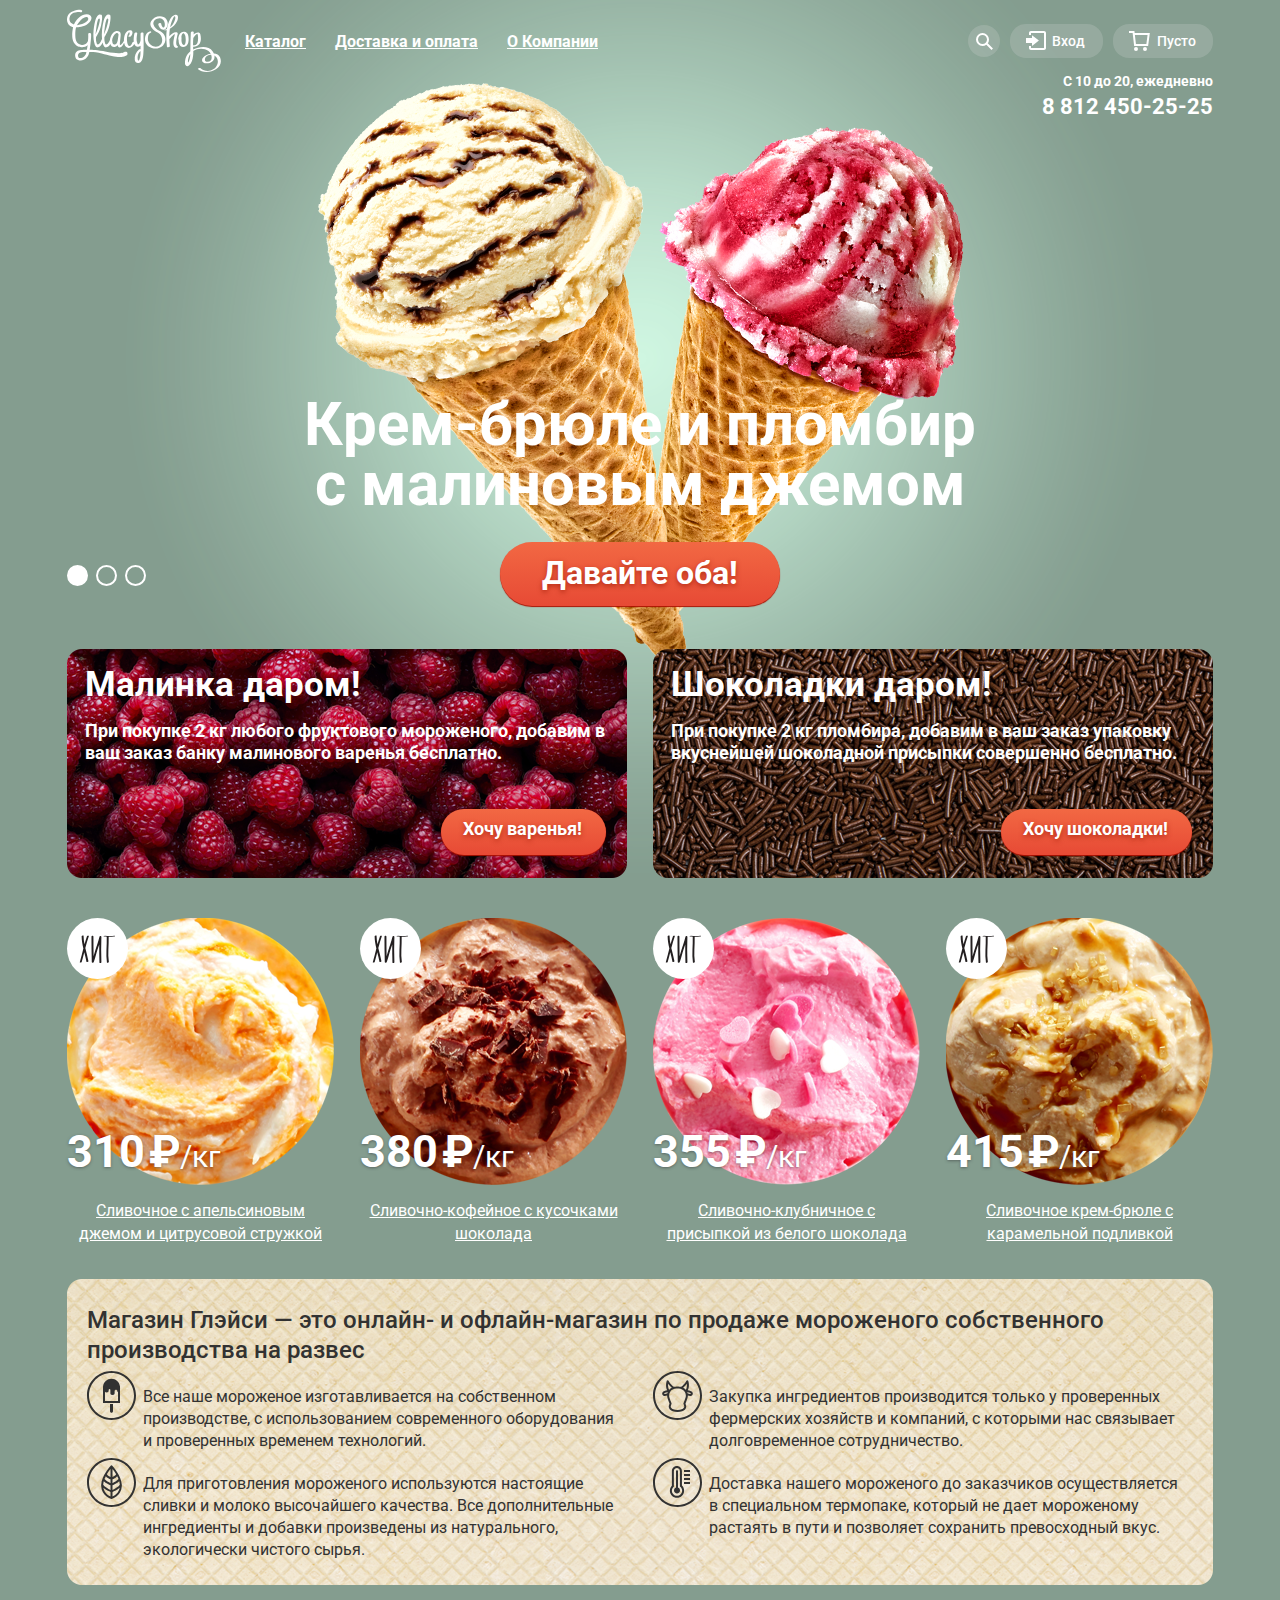
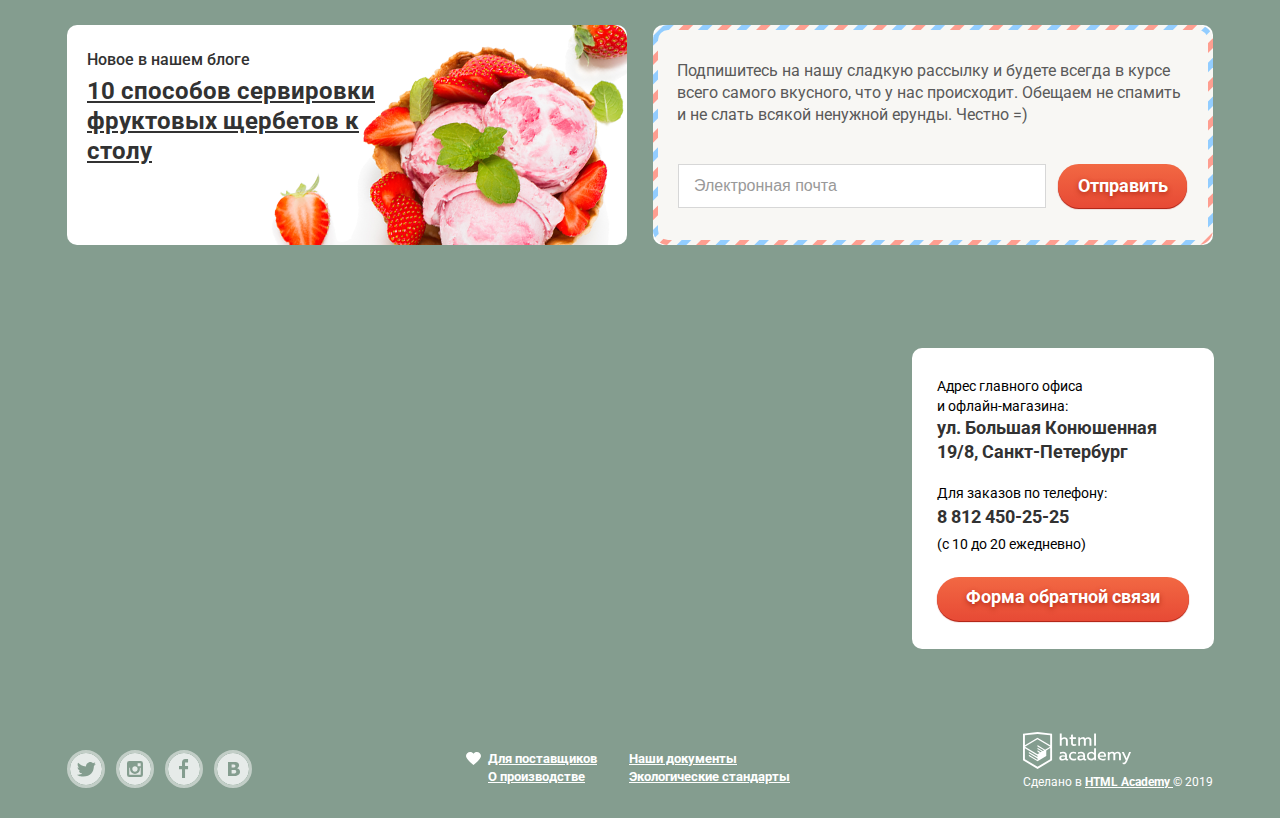
==== index.html @ 4cce9ad4 "19. Бонусное задание:-исправления2" ====
<!DOCTYPE html>
<html lang="ru">

<head>
  <meta charset="utf-8">
  <title>HTML Academy: Глейси</title>
  <link href="https://fonts.googleapis.com/css?family=Roboto:400,500,700&amp;subset=cyrillic" rel="stylesheet">
  <link rel="stylesheet" href="css/normalize.css">
  <link rel="stylesheet" href="css/main.css">
</head>

<body>
  <!-- Радиокнопки для управления слайдером -->
  <input class="visually-hidden" type="radio" id="product-1" name="toggle" checked>
  <input class="visually-hidden" type="radio" id="product-2" name="toggle">
  <input class="visually-hidden" type="radio" id="product-3" name="toggle">

  <!-- Оболочка САЙТА! -->
  <div class="global-page-wrapper">
    <!-- Мейн хедер -->
    <header class="header-main container">
      <!-- Навигационная панель -->
      <nav class="main-navigation">
        <!-- Логотип сайта -->
        <a class="main-logo">
          <img src="img/logo.svg" alt="Логотип Gllacy Shop" width="154" height="64">
        </a>
        <!-- Меню навигации-левая часть -->
        <ul class="site-nav-main">
          <li>
            <a class="site-nav-element" href="#">Каталог</a>
            <!-- Выпадающее меню из главного меню Каталог -->
            <section class="submenu-catalog">
              <h2 class="visually-hidden">Подменю пункта Каталог</h2>
              <ul class="catalog-list">
                <li class="catalog-item catalog-item-hot">
                  <a href="#">Новинки</a>
                </li>
                <li class="catalog-item">
                  <a href="catalog.html">Сливочное</a>
                </li>
                <li class="catalog-item">
                  <a href="#">Щербеты</a>
                </li>
                <li class="catalog-item">
                  <a href="#">Фруктовый лед</a>
                </li>
                <li class="catalog-item">
                  <a href="#">Мелорин</a>
                </li>
              </ul>
            </section>
          </li>
          <li><a class="site-nav-element" href="#">Доставка и оплата</a></li>
          <li><a class="site-nav-element" href="#">О Компании</a></li>
        </ul>
        <!-- Меню навигации-правая часть -->
        <ul class="site-nav-other">
          <li>
            <a class="button-search" href="#"><span class="visually-hidden">Поиск</span>
              <svg xmlns="http://www.w3.org/2000/svg" xmlns:xlink="http://www.w3.org/1999/xlink" width="17" height="17">
                <path fill="#FFF" d="M16.958 15.527L11.75 10.32A6.455 6.455 0 0 0 13 6.5 6.5 6.5 0 1 0 6.5 13a6.465 6.465 0 0 0 3.839-1.263l5.205 5.204 1.414-1.414zM6.5 11C4.019 11 2 8.981 2 6.5S4.019 2 6.5 2 11 4.019 11 6.5 8.981 11 6.5 11z" />
              </svg>
            </a>
            <!-- Форма поиска -->
            <div class="search">
              <section class="section-search">
                <h2 class="visually-hidden">Поиск</h2>
                <form class="search-form" action="#" method="POST">
                  <label class="visually-hidden" for="search-item-id">Поиск</label>
                  <input type="text" id="search-item-id" name="search" value="" placeholder="Чего ищем?">
                </form>
              </section>
            </div>
          </li>
          <li>
            <a class="button-login" href="#">
              <svg xmlns="http://www.w3.org/2000/svg" xmlns:xlink="http://www.w3.org/1999/xlink" width="21" height="19">
                <g fill="#FFF">
                  <path d="M6 14.875L12.917 9.5 6 4.125v2.917H-.042v4.917H6z" />
                  <path d="M18 0H5C3.9 0 3 .9 3 2v2h2V2h13v15H5v-2H3v2c0 1.1.9 2 2 2h13c1.1 0 2-.9 2-2V2c0-1.1-.9-2-2-2z" />
                </g>
              </svg>
              <span>Вход</span></a>
            <!-- Форма логина -->
            <div class="login">
              <section class="section-login">
                <h2 class="visually-hidden">Личный кабинет</h2>
                <form class="login-form" action="#" method="POST">
                  <p class="login-item">
                    <label for="login-item-login" class="visually-hidden">Введите электронную почту</label>
                    <input id="login-item-login" type="text" name="login" value="" placeholder="Электронная почта">
                  </p>
                  <p class="login-item">
                    <label for="login-item-password" class="visually-hidden">Введите пароль</label>
                    <input id="login-item-password" type="password" name="password" value="" placeholder="Пароль">
                  </p>
                  <button class="button button-login-form" type="submit">Войти</button>
                  <p class="login-item-info">
                    <a class="login-item-info-forget" href="#">Забыли пароль?</a>
                    <a class="login-item-info-new-user" href="#">Новая регистрация</a>
                  </p>
                </form>
              </section>
            </div>
          </li>
          <li>
            <a class="button-basket" href="#">
              <svg version="1.1" xmlns="http://www.w3.org/2000/svg" xmlns:xlink="http://www.w3.org/1999/xlink"
                x="0px" y="0px" width="21px" height="20px" viewBox="0 0 21 20" enable-background="new 0 0 21 20"
                xml:space="preserve">
                <g fill="#FFFFFF">
                  <path d="M5.657,2.031L5.422,0H0v2h3.64l1.5,13h13.988l1.699-12.969H5.657z M17.372,13H6.922L5.888,4.031h12.66
                  L17.372,13z" />
                  <circle cx="6.984" cy="18" r="2" />
                  <circle cx="15.984" cy="18" r="2" />
                </g>
              </svg>
              <span>Пусто</span>
            </a>
          </li>
        </ul>
      </nav>
      <div class="header-contacts">
        <p class="header-contacts-time">С 10 до 20, ежедневно</p>
        <a class="header-contacts-phone" href="tel:88124502525">8 812 450-25-25</a>
      </div>
    </header>

    <!-- Мейн -->
    <main class="container-main">
      <!-- Контейнер для мейна кроме карты -->
      <div class="container">

        <h1 class="visually-hidden">Магазин Gllacy Shop</h1>

        <!-- Секция слайдов -->
        <section class="slides">
          <h2 class="visually-hidden">Слайды</h2>
          <!-- Переключатели -->
          <div class="slides-controls">
            <label for="product-1" class="slides-switch-item">Первый</label>
            <label for="product-2" class="slides-switch-item">Второй</label>
            <label for="product-3" class="slides-switch-item">Третий</label>
          </div>
          <!-- Слайды -->
          <!-- Список -->
          <ul class="slides-list">
            <!-- Слайд -->
            <li class="slides-item" id="slide-1">
              <h3>Крем-брюле и пломбир c малиновым джемом</h3>
              <a class="button button-give-me-both" href="#">Давайте оба!</a>
            </li>
            <!-- Слайд -->
            <li class="slides-item" id="slide-2">
              <h3>Шоколадный пломбир и лимонный сорбет</h3>
              <a class="button button-give-me-both" href="#">Давайте оба!</a>
            </li>
            <!-- Слайд -->
            <li class="slides-item" id="slide-3">
              <h3>Пломбир с помадкой и клубничный щербет</h3>
              <a class="button button-give-me-both" href="#">Давайте оба!</a>
            </li>
          </ul>

        </section>

        <!-- Секция специальных предложений -->
        <section class="special-offers">
          <h2 class="visually-hidden">Специальные предложения</h2>
          <ul class="special-offers-list">
            <li class="special-offers-item">
              <h3>Малинка даром!</h3>
              <p>При покупке 2 кг любого фруктового мороженого, добавим в ваш заказ банку малинового варенья бесплатно.</p>
              <!-- Кнопка -->
              <p class="button-field">
                <a class="button button-special-offer" href="#">Хочу варенья!</a>
              </p>
            </li>
            <li class="special-offers-item">
              <h3>Шоколадки даром!</h3>
              <p>При покупке 2 кг пломбира, добавим в ваш заказ упаковку вкуснейшей шоколадной присыпки совершенно
                бесплатно.
              </p>
              <p class="button-field">
                <a class="button button-special-offer" href="#">Хочу шоколадки!</a>
              </p>
            </li>
          </ul>
        </section>

        <!-- Секция хитов прдаж -->
        <section class="top-sellers">
          <h2 class="visually-hidden">Хиты продаж</h2>
          <ul class="catalog-product top-sellers-list">
            <!-- Карточка товара -->
            <li class="product-item">
              <h3>
                <a class="product-item-title" href="#">Сливочное с апельсиновым джемом и цитрусовой стружкой</a>
              </h3>
              <a class="product-item-image" href="#">
                <img src="img/icecream1.png" alt="Сливочное с апельсиновым джемом и цитрусовой стружкой" width="267"
                  height="267">
              </a>
              <p class="product-item-price">
                <b class="product-item-money">310</b>
                <b class="product-item-currency">&#8381;</b>
                <span class="product-item-weight">/кг</span>
              </p>
              <button class="button button-quick-view">Быстрый просмотр</button>
            </li>
            <!-- Карточка товара -->
            <li class="product-item">
              <h3>
                <a class="product-item-title" href="#">Сливочно-кофейное с кусочками шоколада</a>
              </h3>
              <a class="product-item-image" href="#">
                <img src="img/icecream2.png" alt="Сливочно-кофейное с кусочками шоколада" width="267" height="267">
              </a>
              <p class="product-item-price">
                <b class="product-item-money">380</b>
                <b class="product-item-currency">&#8381;</b>
                <span class="product-item-weight">/кг</span>
              </p>
              <button class="button button-quick-view">Быстрый просмотр</button>
            </li>
            <!-- Карточка товара -->
            <li class="product-item">
              <h3>
                <a class="product-item-title" href="#">Сливочно-клубничное с присыпкой из белого шоколада</a>
              </h3>
              <a class="product-item-image" href="#">
                <img src="img/icecream3.png" alt="Сливочно-клубничное с присыпкой из белого шоколада" width="267"
                  height="267">
              </a>
              <p class="product-item-price">
                <b class="product-item-money">355</b>
                <b class="product-item-currency">&#8381;</b>
                <span class="product-item-weight">/кг</span>
              </p>
              <button class="button button-quick-view">Быстрый просмотр</button>
            </li>
            <!-- Карточка товара -->
            <li class="product-item">
              <h3>
                <a class="product-item-title" href="#">Сливочное крем-брюле с карамельной подливкой</a>
              </h3>
              <a class="product-item-image" href="#">
                <img src="img/icecream4.png" alt="Сливочное крем-брюле с карамельной подливкой" width="267" height="267">
              </a>
              <p class="product-item-price">
                <b class="product-item-money">415</b>
                <b class="product-item-currency">&#8381;</b>
                <span class="product-item-weight">/кг</span>
              </p>
              <button class="button button-quick-view">Быстрый просмотр</button>
            </li>
          </ul>
        </section>

        <!-- Секция фьючеров -->
        <section class="features">
          <h2 class="visually-hidden">Наши преимущества</h2>
          <b>Магазин Глэйси — это онлайн- и офлайн-магазин по продаже мороженого собственного производства на развес</b>
          <ul class="features-list">
            <li class="features-item features-item-icecream">
              Все наше мороженое изготавливается на собственном производстве, с использованием современного
              оборудования
              и
              проверенных временем технологий.
            </li>
            <li class="features-item features-item-cow">
              Закупка ингредиентов производится только у проверенных фермерских хозяйств и компаний, с которыми нас
              связывает долговременное сотрудничество.
            </li>
            <li class="features-item features-item-leaf">
              Для приготовления мороженого используются настоящие сливки и молоко высочайшего качества. Все
              дополнительные
              ингредиенты и добавки произведены из натурального, экологически чистого сырья.
            </li>
            <li class="features-item features-item-termometr">
              Доставка нашего мороженого до заказчиков осуществляется в специальном термопаке, который не дает
              мороженому
              растаять в пути и позволяет сохранить превосходный вкус.
            </li>
          </ul>
        </section>

        <div class="news-mailing">
          <!-- Новое в блоге -->
          <section class="blog-news">
            <h2>Новое в нашем блоге</h2>
            <a class="blog-news-header" href="#">10 способов сервировки фруктовых щербетов к столу</a>
          </section>
          <!-- Форма подписки на рассылку -->
          <section class="subscription-form">
            <div class=subscription-form-background>
              <h2 class="visually-hidden">Подписка на рассылку</h2>
              <p>Подпишитесь на нашу сладкую рассылку и будете всегда в курсе всего самого вкусного, что у нас
                происходит.
                Обещаем не спамить и не слать всякой ненужной ерунды. Честно =)</p>
              <!-- Форма подписки -->
              <form class="form-mailing" action="#" method="POST">
                <label for="mailing-item-mail" class="visually-hidden">Введите вашу электронную почту</label>
                <input id="mailing-item-mail" type="email" name="email" value="" placeholder="Электронная почта">
                <button type="submit" class="button button-form-mailing">Отправить</button>
              </form>
            </div>
          </section>
        </div>
      </div>

      <!-- Карта, адрес с кнопкой формы обратной связи -->
      <section class="map-and-adress">
        <h2 class="visually-hidden">Карта и адрес с вызовом формы обратной связи</h2>
        <!-- виджет карты -->
        <iframe src="https://www.google.com/maps/embed?pb=!1m18!1m12!1m3!1d1188.3790368421896!2d30.32201006758938!3d59.9386574657048!2m3!1f0!2f0!3f0!3m2!1i1024!2i768!4f13.1!3m3!1m2!1s0x4696310fca145cc1%3A0x42b32648d8238007!2z0JHQvtC70YzRiNCw0Y8g0JrQvtC90Y7RiNC10L3QvdCw0Y8g0YPQuy4sIDE5LzgsINCh0LDQvdC60YIt0J_QtdGC0LXRgNCx0YPRgNCzLCAxOTExODY!5e0!3m2!1sru!2sru!4v1550557561654"
          width="100%" height="430px" frameborder="0" style="border:0" allowfullscreen></iframe>
        <!-- Адрес -->
        <div class="adress-container container">
          <div class="adress-item">
            <p class="adress-item-header adress-item-header-adress">
              Адрес главного офиса <br>
              и офлайн-магазина:
            </p>
            <p class="adress-item-text adress-item-text-adress">
              ул. Большая Конюшенная <br>
              19/8, Санкт-Петербург
            </p>
            <p class="adress-item-header adress-item-header-phone">Для заказов по телефону:</p>
            <p class="adress-item-text adress-item-text-phone">
              <a href="tel:88124502525">8 812 450-25-25</a>
            </p>
            <p class="adress-item-header adress-item-header-time">(с 10 до 20 ежедневно)</p>
            <a class="button button-feedback" href="#">Форма обратной связи</a>
          </div>
        </div>

      </section>
    </main>


    <!-- Мейн футер -->
    <footer>
      <div class="footer-container container">
        <!-- Соцсети -->
        <div class="footer-social">
          <ul class="footer-social-list">
            <li class="footer-social-item">
              <a href="#"><span class="visually-hidden">Twitter</span>
                <svg xmlns="http://www.w3.org/2000/svg" width="32" height="32">
                  <path fill="#e6ebe9" d="M16 0C7.164 0 0 7.164 0 16c0 8.837 7.164 16 16 16 8.837 0 16-7.163 16-16 0-8.836-7.163-16-16-16zm7.944 12.809c-.251 6.516-3.463 10.832-10.992 10.702h-.486c-.447 0-4.543-.443-5.344-1.823 2.479.19 4.247-.406 5.12-1.136-1.048-.289-2.923-.461-3.251-2.848.384.104.618.221 1.299.113-1.307-.824-2.758-1.519-2.679-3.643.311.317 1.164.518 1.46.457-.768-.233-2.149-3.244-.974-4.781 1.984 1.79 4.075 3.482 7.804 3.643.227-2.214 1.24-3.699 3.168-4.325 1.84-.479 3.255.26 3.901 1.138.737-.224 1.453-.466 2.193-.685-.004.833-.569 1.463-.935 1.709.747.165 1.423-.475 1.423-.475-.184.963-1.094 1.725-1.707 1.954z" />
                </svg>
              </a>
            </li>
            <li class="footer-social-item">
              <a href="#"><span class="visually-hidden">Instagramm</span>
                <svg xmlns="http://www.w3.org/2000/svg" width="32" height="32">
                  <g fill="#e6ebe9">
                    <path d="M20.916 16a4.938 4.938 0 1 1-9.877 0c0-.394.051-.773.138-1.14h-.897v6.838h11.396V14.86h-.897c.086.367.137.746.137 1.14z" />
                    <path d="M15.978 18.659c1.466 0 2.659-1.193 2.659-2.659s-1.193-2.659-2.659-2.659c-1.466 0-2.659 1.193-2.659 2.659s1.192 2.659 2.659 2.659zM18.637 10.302h3.039v3.039h-3.039z" />
                    <path d="M16 0C7.164 0 0 7.164 0 16c0 8.837 7.164 16 16 16 8.837 0 16-7.163 16-16 0-8.836-7.163-16-16-16zm7.955 21.698a2.285 2.285 0 0 1-2.279 2.279H10.279A2.285 2.285 0 0 1 8 21.698V10.302a2.286 2.286 0 0 1 2.279-2.279h11.396a2.286 2.286 0 0 1 2.279 2.279v11.396z" />
                  </g>
                </svg>
              </a>
            </li>
            <li class="footer-social-item">
              <a href="#"><span class="visually-hidden">Facebook</span>
                <svg xmlns="http://www.w3.org/2000/svg" width="32" height="32">
                  <path fill="#e6ebe9" d="M16 0C7.164 0 0 7.163 0 16s7.164 16 16 16c8.837 0 16-7.164 16-16S24.837 0 16 0zm4.062 9.455h-3.021v3.444h3.021v3.445h-3.021v8.61H14.02v-8.61H11v-3.445h3.021V9.455c0-1.902 1.353-3.445 3.021-3.445h3.021v3.445z" />
                </svg>
              </a>
            </li>
            <li class="footer-social-item">
              <a href="#"><span class="visually-hidden">Вконтакте</span>
                <svg xmlns="http://www.w3.org/2000/svg" width="32" height="32">
                  <g fill="#e6ebe9">
                    <path d="M16.637 14.495c.402-.019.719-.082.951-.188.326-.145.54-.33.641-.559.101-.229.15-.496.15-.797 0-.232-.058-.465-.174-.697-.116-.232-.322-.405-.617-.517-.264-.1-.592-.155-.984-.165a76.242 76.242 0 0 0-1.652-.014h-.339v2.965h.565c.571 0 1.057-.009 1.459-.028zM18.118 17.084c-.282-.081-.672-.125-1.166-.132a127.97 127.97 0 0 0-1.55-.009h-.79v3.493h.264c1.014 0 1.74-.003 2.18-.009a3.2 3.2 0 0 0 1.212-.245c.377-.157.633-.364.774-.625s.214-.562.214-.9c0-.446-.088-.788-.261-1.03-.17-.241-.464-.423-.877-.543z" />
                    <path d="M16 0C7.164 0 0 7.164 0 16c0 8.837 7.164 16 16 16 8.837 0 16-7.163 16-16 0-8.836-7.163-16-16-16zm6.602 20.531a3.73 3.73 0 0 1-1.124 1.327c-.552.415-1.161.71-1.823.886s-1.501.264-2.519.264h-6.121V8.987h5.443c1.13 0 1.957.038 2.48.113a5.126 5.126 0 0 1 1.561.5c.533.27.929.632 1.189 1.087.26.455.392.975.392 1.558 0 .678-.179 1.278-.536 1.795-.358.518-.863.92-1.517 1.208v.075c.917.182 1.642.559 2.179 1.13.537.571.807 1.325.807 2.261 0 .678-.138 1.283-.411 1.817z" />
                  </g>
                </svg>
              </a>
            </li>
          </ul>
        </div>
        <!-- Документы -->
        <div class="footer-documents">
          <ul class="footer-documents-list-left">
            <li class="footer-documents-item-heart"><a href="#">Для поставщиков</a></li>
            <li class="footer-documents-item"><a href="#">О производстве</a></li>
          </ul>
          <ul class="footer-documents-list-right">
            <li class="footer-documents-item"><a href="#">Наши документы</a></li>
            <li class="footer-documents-item"><a href="#">Экологические стандарты</a></li>
          </ul>
        </div>
        <!-- Копирайт -->
        <div class="footer-copyright">
          <a href="https://htmlacademy.ru/intensive/htmlcss">
            <svg id="Layer_1" data-name="Layer 1" width="108px" height="39px" viewBox="0 0 113.47000122070312 38.689998626708984"
              xmlns="http://www.w3.org/2000/svg">
              <title>logo_name</title>
              <path d="M401.93,351.51a2.07,2.07,0,0,0,.58-0.11v1.4a3.41,3.41,0,0,1-1.24.22,1.75,1.75,0,0,1-1.75-1,5.08,5.08,0,0,1-3.3,1.13c-1.59,0-3.06-.87-3.06-2.68,0-2.24,2.08-2.93,3.9-2.93a11.63,11.63,0,0,1,2.28.26v-0.31c0-1.09-.8-1.86-2.3-1.86a7.79,7.79,0,0,0-3.15.67v-1.79a10.72,10.72,0,0,1,3.35-.58c2.48,0,4,1.18,4,3.83v3.14A0.57,0.57,0,0,0,401.93,351.51Zm-6.76-1.19a1.42,1.42,0,0,0,1.64,1.29,3.56,3.56,0,0,0,2.53-1V349.1a10.21,10.21,0,0,0-1.9-.22C396.34,348.89,395.17,349.23,395.17,350.33Z"
                transform="translate(-355.09 -323.29)" fill="#fff" />
              <path d="M408.15,343.91a5.29,5.29,0,0,1,2.7.67v1.79a4.28,4.28,0,0,0-2.42-.73,2.89,2.89,0,1,0,0,5.76,5.26,5.26,0,0,0,2.55-.67v1.8a6.58,6.58,0,0,1-2.9.6,4.42,4.42,0,0,1-4.72-4.54A4.54,4.54,0,0,1,408.15,343.91Z"
                transform="translate(-355.09 -323.29)" fill="#fff" />
              <path d="M420.93,351.51a2.07,2.07,0,0,0,.58-0.11v1.4a3.41,3.41,0,0,1-1.24.22,1.75,1.75,0,0,1-1.75-1,5.08,5.08,0,0,1-3.3,1.13c-1.59,0-3.06-.87-3.06-2.68,0-2.24,2.08-2.93,3.9-2.93a11.63,11.63,0,0,1,2.28.26v-0.31c0-1.09-.8-1.86-2.3-1.86a7.79,7.79,0,0,0-3.15.67v-1.79a10.72,10.72,0,0,1,3.35-.58c2.48,0,4,1.18,4,3.83v3.14A0.57,0.57,0,0,0,420.93,351.51Zm-6.76-1.19a1.42,1.42,0,0,0,1.64,1.29,3.56,3.56,0,0,0,2.53-1V349.1a10.21,10.21,0,0,0-1.9-.22C415.33,348.89,414.17,349.23,414.17,350.33Z"
                transform="translate(-355.09 -323.29)" fill="#fff" />
              <path d="M431.76,340.14V352.9H430v-1.39a4.07,4.07,0,0,1-3.35,1.62,4.62,4.62,0,0,1,0-9.22,4,4,0,0,1,3.15,1.37v-5.14h2ZM427,345.62a2.9,2.9,0,0,0,0,5.8,3,3,0,0,0,2.79-1.84v-2.13A3.06,3.06,0,0,0,427,345.62Z"
                transform="translate(-355.09 -323.29)" fill="#fff" />
              <path d="M438.08,343.91c3.48,0,4.68,2.81,4.12,5.34h-6.58c0.22,1.57,1.75,2.22,3.35,2.22a6.41,6.41,0,0,0,2.77-.62v1.68a7.5,7.5,0,0,1-3.14.6c-2.68,0-5-1.53-5-4.61A4.39,4.39,0,0,1,438.08,343.91Zm0.09,1.62a2.39,2.39,0,0,0-2.57,2.26h4.85A2.06,2.06,0,0,0,438.17,345.53Z"
                transform="translate(-355.09 -323.29)" fill="#fff" />
              <path d="M444.19,352.9v-8.75h1.73v1.09a4,4,0,0,1,2.92-1.33,3,3,0,0,1,2.73,1.4,4.33,4.33,0,0,1,3.06-1.4,3.21,3.21,0,0,1,3.32,3.52v5.47h-2v-5.41a1.67,1.67,0,0,0-1.73-1.84,2.94,2.94,0,0,0-2.17,1.18c0,0.2,0,.4,0,0.6v5.47h-2v-5.41a1.67,1.67,0,0,0-1.73-1.84,3.11,3.11,0,0,0-2.32,1.35v5.91h-2Z"
                transform="translate(-355.09 -323.29)" fill="#fff" />
              <path d="M466.56,344.15h2l-4.1,9.93c-0.95,2.28-2.19,3-3.52,3a5,5,0,0,1-1.15-.15v-1.66a3,3,0,0,0,.89.13c0.95,0,1.66-.67,2.17-2l0.18-.44-4.16-8.82H461l3,6.6Z"
                transform="translate(-355.09 -323.29)" fill="#fff" />
              <path d="M395.75,324.82v5a4,4,0,0,1,2.83-1.2,3.41,3.41,0,0,1,3.61,3.57v5.41h-2v-5.16a1.9,1.9,0,0,0-2-2.1,3.08,3.08,0,0,0-2.44,1.46v5.8h-2V324.82h2Z"
                transform="translate(-355.09 -323.29)" fill="#fff" />
              <path d="M407.52,325.71v3.12h3.17v1.71h-3.17v4c0,1.15.53,1.53,1.66,1.53a4.71,4.71,0,0,0,1.77-.35v1.68a7.14,7.14,0,0,1-2.35.38,2.68,2.68,0,0,1-3-2.88v-4.38H404v-1.71h1.57v-2.64Z"
                transform="translate(-355.09 -323.29)" fill="#fff" />
              <path d="M413.19,337.58v-8.75h1.73v1.09a4,4,0,0,1,2.92-1.33,3,3,0,0,1,2.73,1.4,4.33,4.33,0,0,1,3.06-1.4,3.21,3.21,0,0,1,3.32,3.52v5.47h-2v-5.41a1.67,1.67,0,0,0-1.73-1.84,2.94,2.94,0,0,0-2.17,1.18c0,0.2,0,.4,0,0.6v5.47h-2v-5.41a1.67,1.67,0,0,0-1.73-1.84,3.11,3.11,0,0,0-2.32,1.35v5.91h-2Z"
                transform="translate(-355.09 -323.29)" fill="#fff" />
              <rect x="74.72" y="1.52" width="1.95" height="12.76" fill="#fff" />
              <path d="M370.53,323.31l-0.16,0-15.28,1.6v28L370.37,362l15.28-9.09v-28Zm13.12,28.45-13.28,7.9-13.28-7.9V340.28l13.22,7.87,0,1.43-9.07-5.4v1.38l9.11,5.47,0,1.46-9.1-5.42v1.38l9.11,5.47h0l9.19-5.5v-1.39h0v-4.52l4.1-2.45v11.67Zm0-13.16L380,340.74h0l-1.68,1-8-4.76v1.38l6.84,4.07-0.06,0-0.15.09-1,.57-5.64-3.36v1.38l4.45,2.65-1.05.7,0,0-3.36-2v1.38l2.21,1.3-2.25,1.35-13.16-7.82,13.17-7.92h0Zm0-1.39-13.35-7.87h0l-13.2,7.86v-10.5l13.28-1.39,13.28,1.39v10.51Z"
                transform="translate(-355.09 -323.29)" fill="#fff" />
            </svg>
          </a>
          <p>Сделано в <a href="https://htmlacademy.ru/intensive/htmlcss">HTML Academy </a>&copy; 2019</p>
        </div>
      </div>
    </footer>
  </div>
  <!-- Всплывающее окно - Форма обратной связи -->
  <div class="overlay-modal">
    <section class="modal modal-feedback-form">
      <h2 class="visually-hidden">Форма обратной связи</h2>
      <p class="modal-feedback-form-slogan">Мы обязательно вам ответим!</p>
      <form class="feedback-form" action="#" method="POST">
        <p class="feedback-item">
          <label for="feedback-item-name" class="visually-hidden">Введите свое имя</label>
          <input class="feedback-item-name" id="feedback-item-name" type="text" name="name" value="" placeholder="Как вас зовут?">
        </p>
        <p class="feedback-item">
          <label for="feedback-item-mail" class="visually-hidden">Введите вашу почту для ответа</label>
          <input class="feedback-item-mail" id="feedback-item-mail" type="email" name="mail" value="" placeholder="Ваша почта для ответа?">
        </p>
        <p class="feedback-item">
          <textarea class="feedback-item-text" name="feedback-text" placeholder="Напишите что-нибудь..."></textarea>
        </p>
        <button type="submit" class="button button-form-feedback">Отправить</button>
        <button type="button" class="modal-close ">Закрыть</button>
      </form>
    </section>
  </div>
</body>

</html>
---- css/main.css ----
.visually-hidden {
  position: absolute;
  width: 1px;
  height: 1px;
  margin: -1px;
  border: 0;
  padding: 0;
  white-space: nowrap;
  clip-path: inset(100%);
  clip: rect(0 0 0 0);
  overflow: hidden;
}

body {
  margin: 0;
  padding: 0;
  font-family: "Roboto", Arial, sans-serif;
  color: #000000;
}

a {
  font-weight: bold;
  color: #ffffff;
}

.global-page-wrapper {
  background-color: #849d8f;
  background-image: url("../img/icecream-double-1.png");
  background-repeat: no-repeat;
  background-position: top center;

  /* анимация смены картинки */
  transition: background-image 0.5s ease, background-color 0.5s ease;
}


.container {
  width: 1200px;
  margin: 0 auto;
  padding-left: 27px;
  padding-right: 27px;
}

/* BOX_SIZING */
html {
  box-sizing: border-box;
}

*,
*:before,
*:after {
  box-sizing: inherit;
}

/* Кнопки */
.button {
  border: none;
  background-color: #f26843;
  background-image: linear-gradient(to bottom, #f26843 0%, #e74a35 100%);
  box-shadow: 0 1px 1px rgba(172, 16, 0, 1);
  font-family: Roboto;
  font-weight: bold;
  text-decoration: none;
  color: #ffffff;
  text-shadow: 0 2px 5px rgba(160, 32, 11, 0.76);
  text-align: center;
  vertical-align: middle;
}

.button:hover,
.button:focus {
  outline: none;
  background-color: #ed705e;
  background-image: linear-gradient(90deg, #ed705e 0%, #f58669 100%);
  box-shadow: 0px 2px 0px 0px rgba(172, 16, 0, 1);
  cursor: pointer;
}

.button:active {
  outline: none;
  background-color: #e74a35;
  background-image: linear-gradient(90deg, #e74a35 0%, #f26843 100%);
  box-shadow: inset 0px 2px 2px 0px rgba(148, 39, 24, 1);
  cursor: pointer;
}


/* Хедер */
/* Главное меню */
.main-navigation {
  display: flex;
  flex-wrap: wrap;
  padding-top: 9px;
}

/* Лого */
.main-logo {
  margin-right: 10px;
  line-height: 0;
}

.main-logo img {
  margin: 0;
  padding: 0;
  width: 154px;
  height: 64px;
}

/* Главное меню */
.site-nav-main,
.site-nav-other {
  display: flex;
  flex-wrap: wrap;
  align-items: center;
  list-style: none;
  margin: 0;
  padding: 0;
}

.site-nav-element {
  font-size: 16px;
  line-height: 18px;
  margin-right: 2px;
  padding-left: 14px;
  padding-top: 7px;
  padding-bottom: 7px;
  padding-right: 13px;
  background-color: transparent;
  border-radius: 16px;
}

.site-nav-element:hover,
.site-nav-element:focus {
  background-color: #f7f6f3;
  color: #000000;
  text-decoration: none;
}

.site-nav-element:active {
  box-shadow: inset 0px 2px 1px 0 #696969;
  background-color: #ededed;
  text-decoration: none;
}

/* Выпадающее меню */
.site-nav-main li {
  position: relative;
}

.submenu-catalog {
  display: none;
  position: absolute;
  top: 25px;
  left: -5px;
  z-index: 1;
}

.site-nav-main>li:hover .submenu-catalog {
  display: block;
}

.catalog-list {
  border-radius: 5px;
  padding: 0;
  margin-top: 5px;
  list-style: none;
  background-color: #f8f7f4;
  box-shadow: 0px 20px 20px 0 rgba(0, 0, 0, 0.4);
  overflow: hidden;
}

.catalog-item {
  /* важно */
  min-width: 143px;
  /* важно */
}

.catalog-item a {
  /* важно */
  display: block;
  /* важно */
  font-size: 14px;
  line-height: 16px;
  font-weight: normal;
  color: #000000;
  padding-left: 20px;
  padding-right: 20px;
  padding-top: 8px;
  padding-bottom: 7px;
  text-decoration: none;
  border-radius: 0;
}

.catalog-item-hot a {
  padding-top: 11px;
  padding-bottom: 14px;
  font-weight: bold;
}

.catalog-item:last-child a {
  padding-bottom: 15px;
}

.catalog-item-hot {
  position: relative;
}

.catalog-item-hot::after {
  position: absolute;
  content: "";
  bottom: 0px;
  ;
  left: 6px;
  width: 128px;
  height: 1px;
  background-color: rgba(53, 53, 53, .2);
}

.catalog-list a:hover,
.catalog-list a:focus {
  background-color: #fbded7;
}

.catalog-list a:active {
  background-color: #f6b5a5;
}

/* Правое главное меню */
.site-nav-other {
  margin-left: auto;
}

.site-nav-other a {
  position: relative;
  font-size: 14px;
  line-height: 16px;
  font-weight: 500;
  text-decoration: none;
  border-radius: 16px;
  padding-top: 7px;
  padding-bottom: 7px;
  padding-right: 17px;
  margin-right: 10px;
}

.site-nav-other a:last-child {
  margin-right: 0;
}

.site-nav-other a:hover,
.site-nav-other a:focus,
.site-nav-other a:active {
  background-color: #f7f6f3;
  color: #000000;
  text-decoration: none;
}

/* кнопка поиска */
.site-nav-other .button-search {
  display: flex;
  padding: 0;
  align-items: center;
  justify-content: center;
  background-color: rgba(225, 225, 225, 0.2);
  width: 32px;
  height: 32px;
}

.button-search:hover path,
.button-search:focus path,
.button-search:active path {
  fill: #000000;
}

/* выпадающая форма поиска */
.site-nav-other li {
  position: relative;
}

.search {
  display: none;
  position: absolute;
  right: 10px;
  top: 31px;
  z-index: 1;
}

.site-nav-other>li:hover .search {
  display: block;
}

.search-form,
.login-form {
  margin-top: 5px;
  background-color: #f8f7f4;
  border-radius: 5px;
}

.search-form input {
  color: #323232;
  font-size: 16px;
  line-height: 24px;
  font-weight: bold;
  width: 311px;
  height: 44px;
  padding-left: 15px;
  margin: 20px 15px;
  border: 1px solid #d3d3d2;
  border-radius: 4px;
}

.search-form input::placeholder {
  color: #999999;
  font-size: 14px;
  line-height: 24px;
  font-weight: normal;
}

.search-form input:hover {
  border: 2px solid rgba(154, 154, 154, 0.52);
}

.search-form input:focus {
  outline: none;
  border: 2px solid rgba(46, 136, 228, 0.52);
}

/* кнопка логина */
.button-login {
  display: flex;
  flex-wrap: wrap;
  align-items: center;
  background-color: rgba(225, 225, 225, 0.2);
  min-height: 32px;
  width: 93px;
  padding-left: 16px;
}

.button-login svg {
  margin-bottom: 1px;
  margin-right: 5px;
}

.button-login:hover g,
.button-login:focus g,
.button-login:active g {
  fill: #000000;
}

/* выпадающая форма логина */
.login {
  position: absolute;
  right: 10px;
  top: 31px;
  display: none;
  z-index: 1;
}

.site-nav-other>li:hover .login {
  display: block;
}

.section-login p {
  margin: 0;
  padding: 0;
}

.login-item-info a {
  font-size: 13px;
  line-height: 24px;
  color: #000000;
  font-weight: normal;
}

.login-form {
  display: flex;
  flex-wrap: wrap;
  justify-content: space-between;
}

.login-item input::placeholder {
  color: #999999;
  font-size: 14px;
  line-height: 24px;
  font-weight: normal;
}

.login-item input {
  color: #323232;
  font-size: 16px;
  line-height: 24px;
  font-weight: bold;
  width: 241px;
  height: 44px;
  padding-left: 15px;
  margin-left: 19px;
  margin-top: 20px;
  margin-right: 17px;
  border: 1px solid #d3d3d2;
  border-radius: 4px;
}

.login-item input:hover {
  border: 2px solid rgba(154, 154, 154, 0.52);
}

.login-item input:focus {
  outline: none;
  border: 2px solid rgba(46, 136, 228, 0.52);
}

.button-login-form {
  width: 100px;
  min-height: 44px;
  margin-left: 19px;
  margin-top: 20px;
  margin-bottom: 22px;
  border-radius: 21px;
}

.section-login .login-item-info {
  display: flex;
  flex-wrap: wrap;
  flex-direction: column;
  padding-right: 20px;
  padding-top: 18px;
}

.login-item-info a {
  text-decoration: underline;
  padding: 0;
  margin: 0;
}

.login-item-info a:hover,
.login-item-info a:focus,
.login-item-info a:active {
  color: #e84d37;
  text-decoration: underline;
}

/* кнопка корзины */
.button-basket {
  display: flex;
  flex-wrap: wrap;
  align-items: center;
  background-color: rgba(225, 225, 225, 0.2);
  min-height: 32px;
  width: 100px;
  padding-left: 16px;
  padding-top: 10px;
}

.button-basket svg {
  margin-right: 7px;
}

.button-basket:hover g,
.button-basket:focus g,
.button-basket:active g {
  fill: #000000;
}

/* header контакты */
.header-contacts {
  text-align: right;
}

.header-contacts-time {
  margin: 0px;
  padding-bottom: 6px;
  font-size: 14px;
  line-height: 16px;
  font-weight: bold;
  text-align: right;
  color: #ffffff;
}

.header-contacts-phone {
  font-size: 22px;
  line-height: 24px;
  text-align: right;
  text-decoration: none;
}

.header-contacts-phone:hover,
.header-contacts-phone:focus,
.header-contacts-phone:active {
  color: #ffbc9e;
}

/* MAIN */
/* Слайды Напоминалка - анимация - двумерные трансформации кнопки*/
.slides {
  position: relative;
  padding-top: 276px;
  margin-bottom: 43px;
  text-align: center;
  color: #ffffff;
}

.slides-controls label {
  display: inline-block;
  width: 21px;
  height: 21px;
  margin-right: 8px;
  vertical-align: top;
  background-color: transparent;
  border: 2px solid #ffffff;
  border-radius: 50%;
  cursor: pointer;
}

.slides-controls {
  position: absolute;
  bottom: 20px;
  left: 0;
  z-index: 2;
  font-size: 0;
}

.slides-list {
  margin: 0;
  padding: 0;
  list-style: none;
}

.slides-item {
  display: none;
}

.slides-item h3 {
  font-size: 60px;
  line-height: 60px;
  font-weight: bold;
  text-align: center;
  color: #ffffff;
  width: 700px;
  margin: 0 auto;
  margin-bottom: 27px;
}

.button-give-me-both {
  display: inline-block;
  width: 280px;
  min-height: 64px;
  font-size: 32px;
  line-height: 44px;
  color: #ffffff;
  padding-top: 9px;
  border-radius: 50px;
  cursor: pointer;
}

/* Механизм переключения */
#product-1:checked~.global-page-wrapper #slide-1,
#product-2:checked~.global-page-wrapper #slide-2,
#product-3:checked~.global-page-wrapper #slide-3 {
  display: block;
}

#product-1:checked~.global-page-wrapper label[for="product-1"],
#product-2:checked~.global-page-wrapper label[for="product-2"],
#product-3:checked~.global-page-wrapper label[for="product-3"] {
  background-color: #ffffff;
}

#product-1:focus~.global-page-wrapper label[for="product-1"],
#product-2:focus~.global-page-wrapper label[for="product-2"],
#product-3:focus~.global-page-wrapper label[for="product-3"] {
  outline: 2px solid rgba(46, 136, 228, 0.52);
}

#product-1:checked~.global-page-wrapper {
  background-color: #849d8f;
  background-image: url("../img/icecream-double-1.png");
}

#product-2:checked~.global-page-wrapper {
  background-color: #8996a6;
  background-image: url("../img/icecream-double-2.png");
}

#product-3:checked~.global-page-wrapper {
  background-color: #9d8b84;
  background-image: url("../img/icecream-double-3.png");
}

/* Предзагрузка изображений в скрытые элементы для будущей плавной анимации */
.site-wrapper::before {
  visibility: hidden;
  background-image: url("img/slider-item2.png");
}

.site-wrapper::after {
  visibility: hidden;
  background-image: url("img/slider-item3.png");
}

/* секция спецпредложений */
.special-offers-list {
  display: flex;
  flex-wrap: wrap;
  justify-content: space-between;
  list-style: none;
  padding: 0;
  margin-bottom: 39px;
}

.special-offers-item {
  /* display: flex; */
  /* flex-wrap: wrap;   */
  width: 560px;
  min-height: 230px;
  padding-left: 18px;
}

.special-offers-item:nth-child(1) {
  background-image: url("../img/raspberries-layer.png");
  background-position: top center;
  background-repeat: no-repeat;
}

.special-offers-item:nth-child(2) {
  background-image: url("../img/chocolate-layer.png");
  background-position: top center;
  background-repeat: no-repeat;
}

.special-offers-list h3 {
  font-size: 35px;
  line-height: 41px;
  min-height: 35px;
  font-weight: bold;
  color: #ffffff;
  margin: 0;
  padding-top: 15px;
  padding-bottom: 15px
}

.special-offers-list p {
  font-size: 18px;
  line-height: 22px;
  font-weight: bold;
  color: #ffffff;
  margin: 0;
  padding-bottom: 45px;
  padding-right: 17px;
}

.special-offers-list .button-field {
  display: flex;
  justify-content: flex-end;
  padding: 0;
}

.button-special-offer {
  display: block;
  font-size: 18px;
  line-height: 24px;
  font-weight: bold;
  color: #ffffff;

  min-height: 46px;
  border-radius: 23px;
  padding-left: 22px;
  padding-right: 24px;
  padding-top: 8px;

  margin-left: auto;
  margin-right: 21px;

  /* float: right; */
}

/* Секция хитов продаж */
.top-sellers .top-sellers-list {
  position: relative;
  margin-bottom: 0px;
  padding-bottom: 0px;
}

.top-sellers-list .product-item::before {
  position: absolute;
  content: "";
  height: 61px;
  width: 61px;
  top: 0px;
  left: 0px;
  background-image: url("../img/hit.svg");
  background-position: top center;
  background-repeat: no-repeat;
}

/* Секция фьючеров */
.features {
  min-height: 306px;
  background-image: url("../img/vaffle-layer.png");
  background-position: top center;
  background-repeat: no-repeat;
  padding-top: 26px;
  margin-bottom: 40px;
}

.features b {
  display: block;
  font-size: 24px;
  line-height: 30px;
  font-weight: 500;
  text-align: left;
  font-style: normal;
  font-stretch: normal;
  letter-spacing: normal;
  color: #323232;
  margin-bottom: 10px;
  padding-left: 20px;
}

.features-list {
  display: flex;
  flex-wrap: wrap;
  list-style: none;
  justify-content: space-between;
  /*важно*/
  width: 1146px;
  /*важно*/
  padding: 0;
  padding-right: 20px;
  margin: 0;
}

.features-item {
  position: relative;
  padding-left: 76px;
  padding-top: 11px;
  padding-bottom: 10px;
  padding-right: 7px;
  width: 560px;
  font-size: 16px;
  line-height: 22px;
  font-weight: normal;
  font-style: normal;
  font-stretch: normal;
  letter-spacing: normal;
  text-align: left;
  color: #323232;
}

.features-item::before {
  content: "";
  position: absolute;
  width: 49px;
  height: 49px;
  left: 20px;
  top: -4px;
}

.features-item-icecream::before {
  background-image: url("../img/ice-cream-icon.svg")
}

.features-item-leaf::before {
  background-image: url("../img/leaf-icon.svg")
}

.features-item-cow::before {
  background-image: url("../img/cow-icon.svg")
}

.features-item-termometr::before {
  background-image: url("../img/termometr-icon.svg")
}

/* Новое в блоге */
.news-mailing {
  display: flex;
  flex-wrap: wrap;
  justify-content: space-between;
  margin-bottom: 40px;
}

.blog-news {
  background-color: #ffffff;
  background-image: url("../img/strawberry-layer.png");
  background-position: top;
  background-repeat: no-repeat;
  width: 560px;
  min-height: 220px;
  border-radius: 10px;
}

.blog-news h2 {
  color: #323232;
  font-size: 16px;
  line-height: 22px;
  font-weight: 500;
  margin-left: 20px;
  margin-top: 24px;
  margin-bottom: 0;
}

.blog-news-header {
  display: block;
  color: #323232;
  font-size: 24px;
  line-height: 30px;
  font-weight: 700;
  margin-left: 20px;
  margin-top: 5px;
  width: 300px;
}

.blog-news-header:hover,
.blog-news-header:focus,
.blog-news-header:active {
  color: #e84d37;
}

/* Форма подписки */
.subscription-form {
  background-color: #ffffff;
  background-image: url("../img/post-layer.svg");
  width: 560px;
  min-height: 215px;
  padding-top: 5px;
  padding-left: 5px;
  border-radius: 10px;
  /* margin-right: 5px; */
}

.subscription-form-background {
  width: 550px;
  min-height: 210px;
  background-color: #f8f7f4;
  border-radius: 10px;
}

.subscription-form p {
  margin: 0;
  color: #5a5a5a;
  font-size: 16px;
  line-height: 22px;
  padding-top: 30px;
  padding-left: 19px;
  padding-right: 24px;
}

.form-mailing {
  display: flex;
  justify-content: space-between;
  flex-wrap: wrap;
  padding-top: 38px;
  padding-left: 20px;
  padding-right: 21px;
}

.form-mailing input {
  color: #323232;
  font-size: 16px;
  line-height: 24px;
  font-weight: bold;
  padding-left: 15px;
  width: 368px;
  height: 44px;
  border: 1px solid rgba(178, 178, 178, 0.52);
}

.form-mailing input::placeholder {
  color: #999999;
  font-size: 16px;
  line-height: 24px;
  font-weight: normal;
}

.form-mailing input:hover {
  border: 2px solid rgba(154, 154, 154, 0.52);
}

.form-mailing input:focus {
  outline: none;
  border: 2px solid rgba(46, 136, 228, 0.52);
}


.button-form-mailing {
  font-size: 18px;
  line-height: 24px;
  font-weight: bold;
  color: #ffffff;
  width: 129px;
  min-height: 44px;
  border-radius: 21px;
}

/* карта */
.map-and-adress {
  position: relative;
  padding: 0;
  width: 100%;
  /* важно */
  height: 430px;
}

.adress-container {
  position: relative;
}

.adress-item {
  position: absolute;
  bottom: 70px;
  right: 2.2%;
  background-color: #ffffff;
  font-size: 14px;
  line-height: 20px;
  border-radius: 10px;
  width: 302px;
  padding: 28px 25px;

  z-index: 2;
}

.adress-item p {
  margin: 0;
}

.adress-item-text,
.adress-item-text a {
  font-size: 18px;
  line-height: 24px;
  text-decoration: none;
  color: #323232;
  font-weight: bold;
}

.adress-item-text a:hover,
.adress-item-text a:focus,
.adress-item-text a:active {
  color: #e84d37;
}

.adress-item-header-adress {
  padding-bottom: 0px;
}

.adress-item-text-adress {
  padding-bottom: 19px;
}

.adress-item-header-phone {
  padding-bottom: 2px;
}

.adress-item-text-phone {
  padding-bottom: 5px;
}

.adress-item-header-time {
  padding-bottom: 23px;
}

.button-feedback {
  display: block;
  font-size: 18px;
  line-height: 24px;
  min-height: 44px;
  border-radius: 23px;
  padding: 8px 25px;
}

/* форма обратной связи */
.overlay-modal {
  display: none;
  position: fixed;
  top: 0;
  left: 0;
  width: 100%;
  height: 100%;
  z-index: 10;
  background-color: rgba(0,0,0,0.5); 
}

.modal-feedback-form {  
  position: fixed;
  top: 50%;
  left: 50%;
  margin-top: -221px;
  margin-left: -239px;
  width: 478px;
  min-height: 443px;
  border-radius: 10px;
  background-color: #f8f7f4;
  z-index: 1;
}

.modal-feedback-form-slogan {
  font-size: 24px;
  font-weight: 500;
  line-height: 28px;
  margin: 0;
  padding-left: 24px;
  padding-top: 20px;
  color: #323232;
}

.feedback-form {
  position: relative;
  display: flex;
  flex-wrap: wrap;
  padding-left: 24px;
  padding-top: 24px;
}

.feedback-item {
  margin: 0;
  padding-bottom: 20px;
}

.feedback-item-name,
.feedback-item-mail {
  color: #323232;
  font-size: 16px;
  line-height: 24px;
  font-weight: bold;
  width: 267px;
  height: 44px;
  padding-left: 15px;
  border: 1px solid #d3d3d2;
  border-radius: 4px;
}

.feedback-item-name::placeholder,
.feedback-item-mail::placeholder {
  color: #999999;
  font-size: 14px;
  line-height: 24px;
  font-weight: normal;
}

.feedback-item-name:hover,
.feedback-item-mail:hover {
  border: 2px solid rgba(154, 154, 154, 0.52);
}

.feedback-item-name:focus,
.feedback-item-mail:focus {
  outline: none;
  border: 2px solid rgba(46, 136, 228, 0.52);
}

.feedback-item-text {
  width: 428px;
  height: 155px;
  resize: none;
  color: #323232;
  font-size: 16px;
  line-height: 24px;
  font-weight: bold;
  padding-left: 15px;
  padding-top: 10px;
  border: 1px solid #d3d3d2;
  border-radius: 4px;
}

.feedback-item-text::placeholder {
  color: #999999;
  font-size: 14px;
  line-height: 24px;
  font-weight: normal;
}

.feedback-item-text:hover {
  border: 2px solid rgba(154, 154, 154, 0.52);
}

.feedback-item-text:focus {
  outline: none;
  border: 2px solid rgba(46, 136, 228, 0.52);
}

.button-form-feedback {
  margin-left: auto;
  margin-right: 25px;
  width: 139px;
  min-height: 44px;
  border-radius: 21px;
}

.modal-close {
  position: absolute;
  border: none;
  background-color: transparent;
  color: transparent;
  width: 18px;
  height: 17px;
  background-image: url("../img/x-big.svg");
  right: 25px;
  top: -30px;
  cursor: pointer;
}


/* Футер */
footer {
  color: #ffffff;
  font-size: 13px;
  line-height: 18px;
  min-height: 103px;
}

.footer-container {
  padding-top: 7px;
  display: flex;
  flex-wrap: wrap;
  align-items: center;
}

.footer-social-list,
.footer-documents-list-left,
.footer-documents-list-right {
  display: flex;
  flex-wrap: wrap;
  list-style: none;
  padding: 0;
  margin: 0;
  margin-top: 28px;
}

/* social icons */
.footer-social-list {
  margin-right: 236px;
}

.footer-social-item {
  margin-right: 11px;
}

.footer-social-item:last-child {
  margin-right: 0;
}

.footer-social-item svg {
  width: 38px;
  height: 38px;
  border: 3px solid #c2cec7;
  border-radius: 50%;
}

.footer-social-item:hover path,
.footer-social-item:focus path {
  fill: #ffffff;
  border: 3px solid #dae2de;
}

.footer-social-item:active path {
  fill: #e9e9e9;
  border: 3px solid #dae2de;
}


/* documents */
.footer-documents {
  margin-top: -8px;
  display: flex;
  justify-content: space-between;
  position: relative;
}

.footer-documents-list-left,
.footer-documents-list-right {
  flex-direction: column;
  position: relative;
}

.footer-documents-list-left {
  margin-right: 32px;
}

.footer-documents-list a {
  font-weight: normal;
  margin-right: 32px;
}

.footer-documents-item-heart {
  font-weight: bold;
}

.footer-documents-item-heart::before {
  position: absolute;
  content: "";
  width: 15px;
  height: 13px;
  background-image: url("../img/heart.svg");
  background-position: top center;
  background-repeat: no-repeat;
  left: -22px;
  top: 2px;
}

.footer-documents-list-left a:hover,
.footer-documents-list-left a:focus,
.footer-documents-list-left a:active,
.footer-documents-list-right a:hover,
.footer-documents-list-right a:focus,
.footer-documents-list-right a:active,
.footer-copyright a:hover,
.footer-copyright a:focus,
.footer-copyright a:active {
  color: #ffbc9e;
}

/* copyright */
.footer-copyright {
  margin-left: auto;
  padding-top: 6px;
  padding-left: 2px;
  font-size: 12px;
  line-height: 16px;
}

.footer-copyright p {
  margin: 0;
  padding: 0;
}

.footer-copyright svg {
  width: 108px;
  height: 39px;
}


/* стилис catalog.html */
/* активные элементы главного меню Каталог */
.catalog-page .global-page-wrapper {
  background-image: none;
}

.site-nav-element-active {
  background-color: #d07058;
  text-decoration: none;
}

.catalog-item-active a {
  background-color: #d07058;
}

/* кнопка активной корзины */
.site-nav-other .button-basket-active {
  display: flex;
  flex-wrap: wrap;
  align-items: center;
  background-color: #ffffff;
  color: #000000;
  height: 32px;
  width: 117px;
  padding-left: 16px;
  padding-top: 7px;
  margin-right: 0px;
}

.button-basket-active svg {
  margin-right: 5px;
}

/* попап корзины */
.basket {
  display: none;
  position: absolute;
  right: 10px;
  top: 31px;
  z-index: 1;
}

.site-nav-other>li:hover .basket {
  display: block;
}

.section-basket {
  width: 540px;
  margin-top: 5px;
  border-radius: 5px;
  box-shadow: 0px 20px 20px 0 rgba(0, 0, 0, 0.4);
  background-color: #f8f7f4;
}

.basket-list {
  position: relative;
  display: flex;
  flex-direction: column;
  list-style: none;
  padding-left: 20px;
  padding-top: 3px;
  padding-bottom: 30px;
}

.basket-item {
  display: flex;
  flex-wrap: wrap;
}

.basket-list a {
  display: flex;
  padding: 0;
  margin: 0;
  padding-top: 20px;
  padding-right: 32px;
  color: #323232;
  font-size: 13px;
  line-height: 16px;
  font-weight: normal;
  font-style: normal;
  font-stretch: normal;
  letter-spacing: normal;
  text-align: left;
}

.basket-item-image {
  height: 33px;
  width: 46px;
  padding-right: 13px;
}

.basket-item-name {
  display: inline-block;
  padding-top: 7px;
  width: 216px;
}

.basket-weight-price {
  padding-top: 27px;
  color: #323232;
  font-size: 13px;
  line-height: 16px;
  font-weight: normal;
  font-style: normal;
  font-stretch: normal;
  letter-spacing: normal;
}

.basket-item-price {
  color: #999999;
  padding-right: 25px;
}

.delete-item {
  border: none;
  background-color: transparent;
  color: transparent;
  width: 9px;
  height: 11px;
  background-image: url("../img/x-small.svg");
  background-position: top center;
  background-repeat: no-repeat;
  margin-right: 9px;
  margin-top: 27px;
  cursor: pointer;
  order: -1;
}

.basket-list::after {
  position: absolute;
  content: "";
  left: 15px;
  bottom: 14px;
  width: 510px;
  height: 1px;
  background-color: rgba(53, 53, 53, .2);
}

.basket-bottom {
  display: flex;
  flex-direction: column;
  justify-content: flex-end;
}

.basket-itog {
  font-size: 15px;
  line-height: 18px;
  font-weight: bold;
  font-style: normal;
  font-stretch: normal;
  letter-spacing: normal;
  color: #323232;
  margin: 0;
  margin-right: 15px;
  margin-bottom: 15px;
  text-align: right;
}

.button-modal-basket-list {
  font-size: 18px;
  line-height: 24px;
  margin-left: auto;
  margin-right: 16px;
  margin-bottom: 21px;
  width: 170px;
  min-height: 44px;
  border-radius: 21px;
}

/* main catalog.html */
.main-head-catalog {
  font-size: 35px;
  line-height: 41px;
  color: #ffffff;
  order: 1;
  margin: 0;
  margin-bottom: 49px;
}

/* меню магазина */
.wraper-header-menu {
  display: flex;
  flex-wrap: wrap;
  flex-direction: column;
  position: relative;
}

.shop-menu {
  position: absolute;
  top: -20px;
}

.shop-menu-list {
  display: flex;
  font-size: 14px;
  line-height: 16px;
  font-weight: normal;
  list-style: none;
  color: #ffffff;
  margin: 0;
  padding: 0;
}

.shop-menu-item {
  position: relative;
}

.shop-menu-item a {
  padding-right: 20px;
}

.shop-menu-item a::after {
  position: absolute;
  content: "»";
  top: 0px;
  right: 6px;
}

.shop-menu-list a:hover,
.shop-menu-list a:focus,
.shop-menu-list a:active {
  color: #ffbc9e;
}


/* форма фильтров */
.form-filters {
  margin-bottom: 0px;
}

.filter-form {
  display: flex;
  flex-wrap: wrap;
  font-size: 14px;
  line-height: 18px;
  font-weight: 500;
  text-align: left;
  color: #ffffff;
}

.filter-form ul {
  list-style: none;
}

.filter-form fieldset {
  position: relative;
  margin: 0;
  padding: 0;
  border: none;
  background-color: rgba(255, 255, 255, 0.2);
  min-height: 37px;
  border-radius: 19px;
  margin-bottom: 37px;  
  cursor: pointer;
}

.filter-form legend {
  position: absolute;
  line-height: 16px;
  top: -21px;
}

/* сортировка */
.filter-form .filter-sort {  
  margin-right: 14px;    
}

.filter-sort select {
  width: 190px;
  font-size: 16px;
  line-height: 18px;
  font-weight: 500;
  appearance: none;
  -webkit-appearance: none;
  color: #ffffff;
  background: #9db1a6;
  background-image: url("../img/icon-down-dir-white.svg");
  background-repeat: no-repeat;
  background-position: 94% 12px;  
  cursor: pointer;
  padding-top: 9px;
  padding-bottom: 10px;
  padding-left: 14px;    
  border-radius: 19px;  
  border: none;
}

.filter-sort select:hover {
  border: none;
  color: #000000;
  background-image: url("../img/icon-down-dir.svg");
  background-repeat: no-repeat;
  background-position: 94% 12px;  
  outline: none;
  border: none;
}

.filter-sort select:focus:hover {
  color: #000000;
  background: #ffffff;;    
  background-image: url("../img/icon-down-dir.svg");
  background-repeat: no-repeat;
  background-position: 94% 12px; 
  border: none;  
  outline: none;
}

/* Цена */
.filter-form .filter-price {
  position: relative;
  width: 220px;
  margin-right: 14px;
  padding-left: 42px;
  padding-top: 16px;
}

.filter-price legend {
  left: 15px;
}

.filter-price .slider {
  position: relative;
  width: 107px;
  height: 4px;
  background-color: #ffffff;
}

.filter-price .slider::before {
  content: "";
  position: absolute;
  width: 20px;
  height: 4px;
  top: 0px;
  left: -20px;
  opacity: 0.5;
  background-color: #f8f7f4;
}

.filter-price .slider::after {
  content: "";
  position: absolute;
  width: 50px;
  height: 4px;
  top: 0px;
  right: -50px;
  opacity: 0.5;
  background-color: #f8f7f4;
}

.filter-price .first-circle {
  position: absolute;
  width: 20px;
  height: 22px;
  top: 8px;
  left: 35px;
}

.first-circle:hover,
.first-circle:hover svg {
  width: 22px;
  height: 25px;
  left: 34px;
  top: 7px;
}

.filter-price .second-circle {  
  position: absolute;
  width: 20px;
  height: 22px;
  top: 8px;
  right: 65px;
}

.second-circle:hover,
.second-circle:hover svg {
  width: 22px;
  height: 25px;;
  top: 7px;
  right: 64px;
}

/* Жирность */
.filter-form .filter-fat {
  width: 415px;
}

.filter-fat legend {
  left: 15px;
}

.list-filter-fat {
  display: flex;
  margin: 0;
  padding: 0;
  padding-left: 15px;
  padding-top: 10px;
}

.list-filter-fat-item {
  position: relative;
  padding-right: 17px;  
}

.list-filter-fat-item:last-child {
  padding-right: 0px;
}

.list-filter-fat-item label {
  font-size: 16px;
  line-height: 18px;
  font-weight: 500;
  padding-left: 32px;
  cursor: pointer;  
}

.list-filter-fat-item label::before {
  position: absolute;
  content: "";
  width: 22px;
  height: 22px;
  border-radius: 50%;
  border: 3px solid rgba(225, 225, 225, 0.8);
  left: 1px;
  top: -3px;
}

.list-filter-fat-item:hover label::before {
  border: 3px solid #ffffff;
}

.list-filter-fat-item input:disabled+label::before {
  border: 3px solid rgba(225, 225, 225, 0.4);
}

.list-filter-fat-item input:checked+label::before {
  background-color: rgba(225, 225, 225, 0.8);
  width: 17px;
  height: 17px;
  border: 5px solid #9db1a6;
  box-shadow: 0px 0px 0px 3px rgba(225, 225, 225, 0.8);
  left: 4px;
  top: 0px;
}

.list-filter-fat-item:hover input:checked+label::before,
.list-filter-fat-item input:focus+label::before {
  background-color: #ffffff;
  width: 17px;
  height: 17px;
  border: 5px solid #9db1a6;
  box-shadow: 0px 0px 0px 3px #ffffff;
  left: 4px;
  top: 0px;
}

/* Наполнители */
.filter-form .filter-fill {
  width: 703px;
  margin-right: 13px;
}

.filter-fill legend {
  left: 15px;
}

.list-filter-fill {
  display: flex;
  margin: 0;
  padding: 0;
  padding-left: 15px;
  padding-top: 10px;
}

.list-filter-fill-item {
  position: relative;
  padding-right: 22px;
}

.list-filter-fill-item:last-child {
  padding-right: 0px;
}

.list-filter-fill-item label {
  font-size: 16px;
  line-height: 18px;
  font-weight: 500;
  padding-left: 32px;
  cursor: pointer;
}

.list-filter-fill-item label::before {
  position: absolute;
  content: "";
  width: 23px;
  height: 23px;
  background-image: url("../img/checkbox-off.svg");
  background-repeat: no-repeat;
  background-position: center top;
  left: -1px;
  top: -3px;
}

.list-filter-fill-item:hover label::before,
.list-filter-fill-item input:focus+label::before {
  background-image: url("../img/checkbox-hover.svg");
  background-repeat: no-repeat;
  background-position: center top;
}

.list-filter-fill-item input:checked+label::before {
  width: 27px;
  background-image: url("../img/checkbox-on.svg");
  background-repeat: no-repeat;
  background-position: center top;
}

.list-filter-fill-item:hover input:checked:not(:disabled)+label::before,
.list-filter-fill-item input:checked:not(:disabled):focus+label::before {
  width: 27px;
  background-image: url("../img/checkbox-on-hover.svg");
  background-repeat: no-repeat;
  background-position: center top;
}

.list-filter-fill-item input:disabled+label::before {
  background-image: url("../img/checkbox-disabled.svg");
  background-repeat: no-repeat;
  background-position: center top;
}

/* кнопка формы */
.button-filter-form {
  width: 144px;
  min-height: 37px;
  border-radius: 28px;
  font: inherit;

  border: 2px solid #ffffff;
  background-color: rgba(255, 255, 255, 0.2);
  color: #ffffff;

  text-align: center;
  vertical-align: middle;

  margin-bottom: 37px;
  cursor: pointer;
}

.button-filter-form:hover,
.button-filter-form:focus {
  background-color: #ffffff;
  color: #000000;
}

.button-filter-form:active {
  box-shadow: inset 0px 2px 1px 0 #696969;
  background-color: #ededed;
  color: #000000;
}

/* карточки товаров */
.catalog {
  padding-bottom: 14px;
}

.catalog-product {
  position: relative;
  list-style: none;
  display: flex;
  flex-wrap: wrap;
  margin: 0;
  padding: 0;
  padding-bottom: 31px;
}

.product-item {
  position: relative;
  display: flex;
  flex-wrap: wrap;
  width: 267px;
  margin-right: 26px;
}

.product-item:nth-child(4n) {
  margin-right: 0px;
}

.product-item:hover {
  z-index: 2
}

.product-item:hover::after {
  position: absolute;
  content: "";
  left: -13px;
  top: -6px;
  right: -13px;
  bottom: -46px;
  z-index: -1;
  box-shadow: 0px 20px 20px 0 rgba(0, 0, 0, 0.4);
  background-color: rgba(248, 247, 244, 0.2);
  border-radius: 4px;
}

.product-item:hover .button-quick-view {
  position: absolute;
  display: block;
  bottom: -25px;
  left: 33px;
}

.button-quick-view {
  display: none;
  width: 200px;
  min-height: 44px;
  border-radius: 21px;
  font-size: 18px;
  line-height: 24px;
  font-weight: bold;
  font-style: normal;
  font-stretch: normal;
  letter-spacing: normal;
  text-align: center;
  color: #fefefe;
  margin-left: auto;
  margin-right: auto;
}

.product-item h3 {
  text-align: center;
  order: 2;
  margin: 0;
  padding-top: 10px;
  padding-bottom: 34px;
  padding-left: 6px;
  padding-right: 6px;
}

.product-item-title {
  font-size: 16px;
  line-height: 22px;
  font-weight: normal;
  text-align: center;
  color: #ffffff;
}

.product-item-title:hover,
.product-item-title:focus,
.product-item-title:active {
  color: #ffbc9e;
}

.product-item-price {
  position: absolute;
  top: 211px;
  left: 0;
  margin: 0;
  text-align: left;
  color: #ffffff;
}

.product-item-money {
  font-size: 45px;
  line-height: 45px;
  text-shadow: 0px 1px 3px rgba(49, 50, 53, 0.5);
}

.product-item-currency {
  font-size: 45px;
  line-height: 45px;
  text-shadow: 0px 1px 3px rgba(49, 50, 53, 0.5);
}

.product-item-weight {
  font-size: 30px;
  line-height: 45px;
  text-shadow: 0px 1px 3px rgba(49, 50, 53, 0.5);
  margin-left: -5px;
}

/* пагинатор */
.paginator-wrapper {
  display: flex;
  justify-content: flex-end;
}


.catalog-paginator-list {
  display: flex;
  list-style: none;
}

.paginator-item {
  position: relative;
}

.paginator-item a {
  display: block;
  text-decoration: none;
  width: 27px;
  height: 26px;
  border-radius: 50%;
  margin-right: 2px;
  padding: 5px 8px;
}

.paginator-item:nth-child(6) a {
  /* margin-right: 22px; */
}

.paginator-item a:hover,
.paginator-item a:focus,
.paginator-item a:active {
  background-color: rgba(255, 255, 255, 0.2);
}

.paginator-item-current a {
  background-color: #ffffff;
  color: #000000;
}

.paginator-item-current a:hover,
.paginator-item-current a:focus,
.paginator-item-current a:active {
  background-color: #ffffff;
  color: #000000;
}

.paginator-item:first-child a,
.paginator-item:last-child a {
  color: transparent;
  background-color: transparent;
  width: 19px;
}

/* стрелки пагинатора */
.paginator-item:first-child a::before {
  content: "";
  position: absolute;
  width: 8px;
  height: 12px;
  background-image: url("../img/icon-left-small.svg");
  background-repeat: no-repeat;
  background-position: center top;
  top: 9px;
  left: -3px;
  transform: scaleX(-1)
}

.paginator-item:last-child a::after {
  content: "";
  position: absolute;
  width: 8px;
  height: 12px;
  background-image: url("../img/icon-right-small.svg");
  background-repeat: no-repeat;
  background-position: center top;
  top: 10px;
  right: 1px;
}
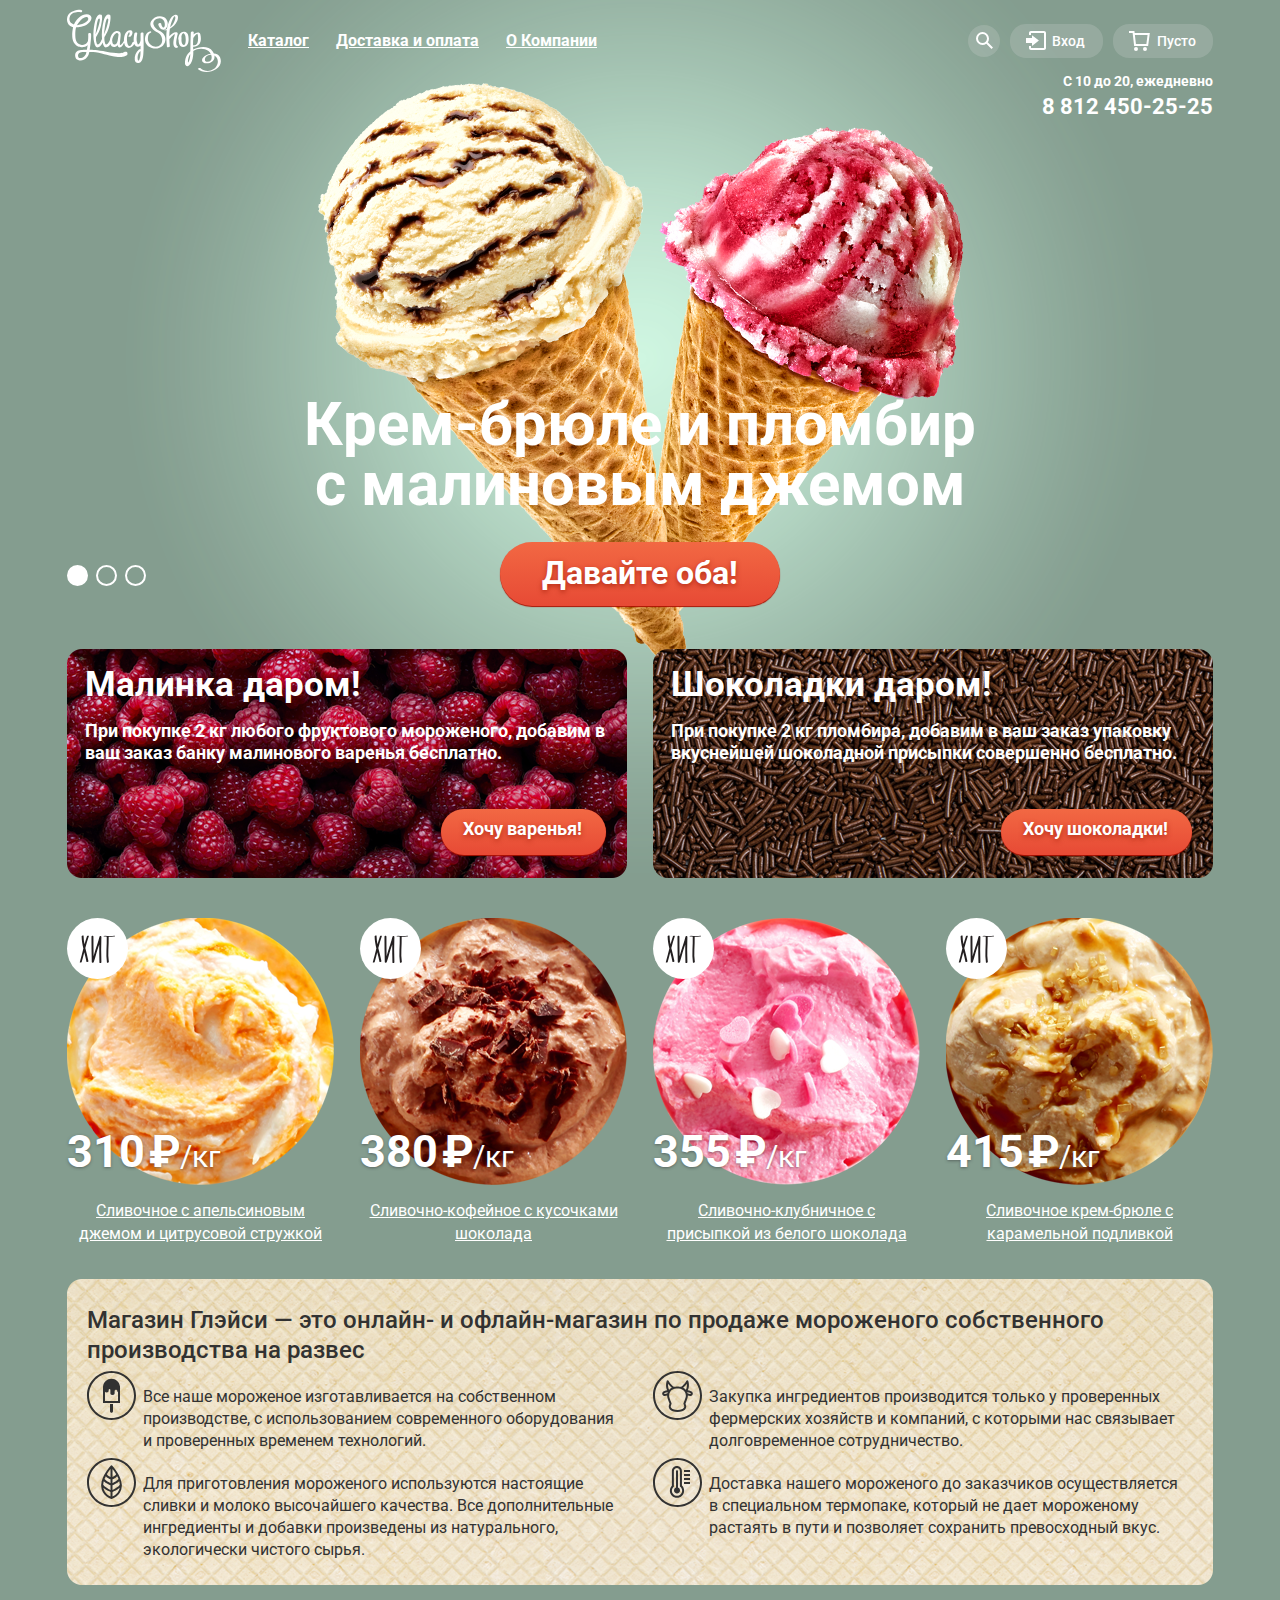
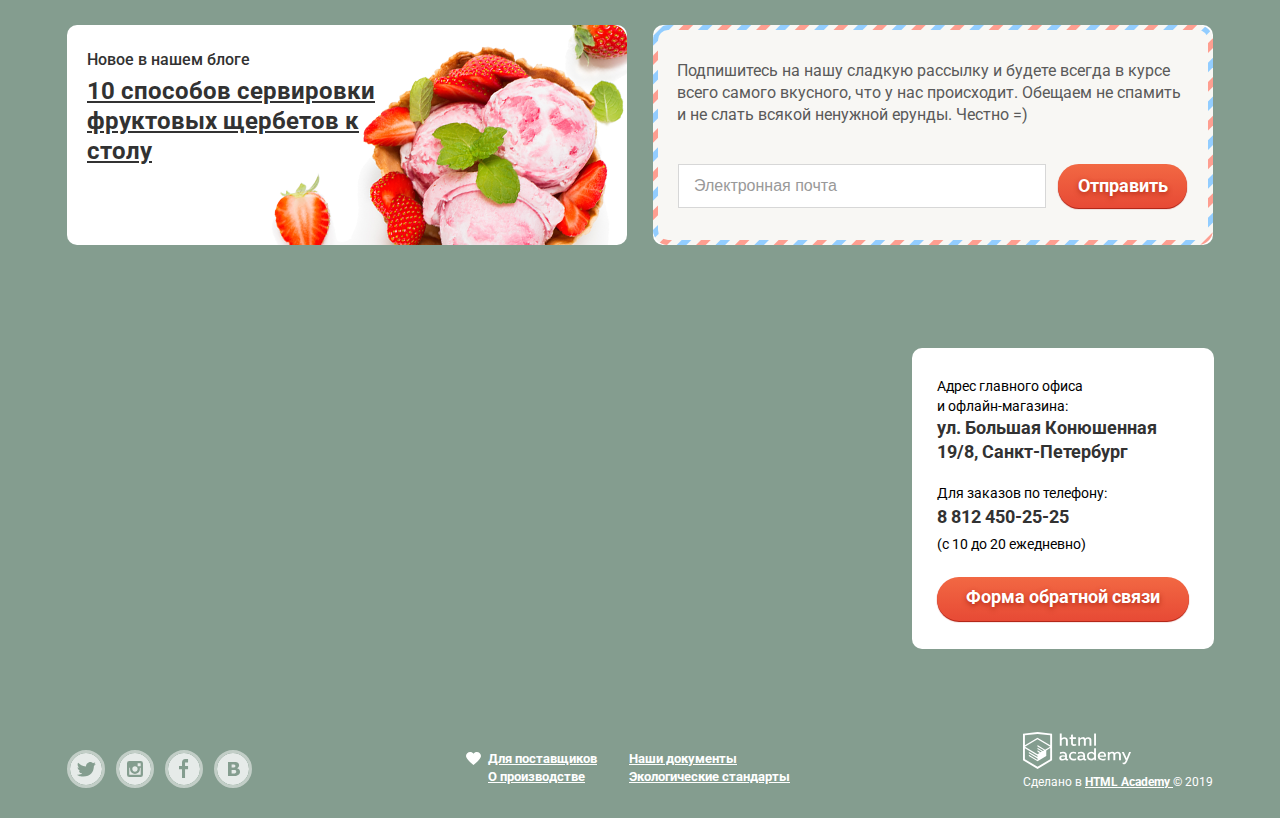
==== commit 2dd35232: "Merge branch 'master' of https://github.com/GaisinMD/792157-gllacy-24" ====
--- a/index.html
+++ b/index.html
@@ -19,108 +19,114 @@
   <div class="global-page-wrapper">
     <!-- Мейн хедер -->
     <header class="header-main container">
-      <!-- Навигационная панель -->
-      <nav class="main-navigation">
+      <div class="header-main-top">
         <!-- Логотип сайта -->
         <a class="main-logo">
           <img src="img/logo.svg" alt="Логотип Gllacy Shop" width="154" height="64">
         </a>
-        <!-- Меню навигации-левая часть -->
-        <ul class="site-nav-main">
-          <li>
-            <a class="site-nav-element" href="#">Каталог</a>
-            <!-- Выпадающее меню из главного меню Каталог -->
-            <section class="submenu-catalog">
-              <h2 class="visually-hidden">Подменю пункта Каталог</h2>
-              <ul class="catalog-list">
-                <li class="catalog-item catalog-item-hot">
-                  <a href="#">Новинки</a>
-                </li>
-                <li class="catalog-item">
-                  <a href="catalog.html">Сливочное</a>
-                </li>
-                <li class="catalog-item">
-                  <a href="#">Щербеты</a>
-                </li>
-                <li class="catalog-item">
-                  <a href="#">Фруктовый лед</a>
-                </li>
-                <li class="catalog-item">
-                  <a href="#">Мелорин</a>
-                </li>
-              </ul>
-            </section>
-          </li>
-          <li><a class="site-nav-element" href="#">Доставка и оплата</a></li>
-          <li><a class="site-nav-element" href="#">О Компании</a></li>
-        </ul>
-        <!-- Меню навигации-правая часть -->
-        <ul class="site-nav-other">
-          <li>
-            <a class="button-search" href="#"><span class="visually-hidden">Поиск</span>
-              <svg xmlns="http://www.w3.org/2000/svg" xmlns:xlink="http://www.w3.org/1999/xlink" width="17" height="17">
-                <path fill="#FFF" d="M16.958 15.527L11.75 10.32A6.455 6.455 0 0 0 13 6.5 6.5 6.5 0 1 0 6.5 13a6.465 6.465 0 0 0 3.839-1.263l5.205 5.204 1.414-1.414zM6.5 11C4.019 11 2 8.981 2 6.5S4.019 2 6.5 2 11 4.019 11 6.5 8.981 11 6.5 11z" />
-              </svg>
-            </a>
-            <!-- Форма поиска -->
-            <div class="search">
-              <section class="section-search">
-                <h2 class="visually-hidden">Поиск</h2>
-                <form class="search-form" action="#" method="POST">
-                  <label class="visually-hidden" for="search-item-id">Поиск</label>
-                  <input type="text" id="search-item-id" name="search" value="" placeholder="Чего ищем?">
-                </form>
+        <!-- Навигационная панель -->
+        <nav class="main-navigation">
+          <!-- Меню навигации-левая часть -->
+          <ul class="site-nav-main">
+            <li>
+              <a class="site-nav-element" href="#">Каталог</a>
+              <!-- Выпадающее меню из главного меню Каталог -->
+              <section class="submenu-catalog">
+                <h2 class="visually-hidden">Подменю пункта Каталог</h2>
+                <ul class="catalog-list">
+                  <li class="catalog-item catalog-item-hot">
+                    <a href="#">Новинки</a>
+                  </li>
+                  <li class="catalog-item">
+                    <a href="catalog.html">Сливочное</a>
+                  </li>
+                  <li class="catalog-item">
+                    <a href="#">Щербеты</a>
+                  </li>
+                  <li class="catalog-item">
+                    <a href="#">Фруктовый лед</a>
+                  </li>
+                  <li class="catalog-item">
+                    <a href="#">Мелорин</a>
+                  </li>
+                </ul>
               </section>
-            </div>
-          </li>
-          <li>
-            <a class="button-login" href="#">
-              <svg xmlns="http://www.w3.org/2000/svg" xmlns:xlink="http://www.w3.org/1999/xlink" width="21" height="19">
-                <g fill="#FFF">
-                  <path d="M6 14.875L12.917 9.5 6 4.125v2.917H-.042v4.917H6z" />
-                  <path d="M18 0H5C3.9 0 3 .9 3 2v2h2V2h13v15H5v-2H3v2c0 1.1.9 2 2 2h13c1.1 0 2-.9 2-2V2c0-1.1-.9-2-2-2z" />
-                </g>
-              </svg>
-              <span>Вход</span></a>
-            <!-- Форма логина -->
-            <div class="login">
-              <section class="section-login">
-                <h2 class="visually-hidden">Личный кабинет</h2>
-                <form class="login-form" action="#" method="POST">
-                  <p class="login-item">
-                    <label for="login-item-login" class="visually-hidden">Введите электронную почту</label>
-                    <input id="login-item-login" type="text" name="login" value="" placeholder="Электронная почта">
-                  </p>
-                  <p class="login-item">
-                    <label for="login-item-password" class="visually-hidden">Введите пароль</label>
-                    <input id="login-item-password" type="password" name="password" value="" placeholder="Пароль">
-                  </p>
-                  <button class="button button-login-form" type="submit">Войти</button>
-                  <p class="login-item-info">
-                    <a class="login-item-info-forget" href="#">Забыли пароль?</a>
-                    <a class="login-item-info-new-user" href="#">Новая регистрация</a>
-                  </p>
-                </form>
-              </section>
-            </div>
-          </li>
-          <li>
-            <a class="button-basket" href="#">
-              <svg version="1.1" xmlns="http://www.w3.org/2000/svg" xmlns:xlink="http://www.w3.org/1999/xlink"
-                x="0px" y="0px" width="21px" height="20px" viewBox="0 0 21 20" enable-background="new 0 0 21 20"
-                xml:space="preserve">
-                <g fill="#FFFFFF">
-                  <path d="M5.657,2.031L5.422,0H0v2h3.64l1.5,13h13.988l1.699-12.969H5.657z M17.372,13H6.922L5.888,4.031h12.66
+            </li>
+            <li><a class="site-nav-element" href="#">Доставка и оплата</a></li>
+            <li><a class="site-nav-element" href="#">О Компании</a></li>
+          </ul>
+          <!-- Меню навигации-правая часть -->
+          <ul class="site-nav-other">
+            <li>
+              <a class="button-search" href="#"><span class="visually-hidden">Поиск</span>
+                <svg xmlns="http://www.w3.org/2000/svg" xmlns:xlink="http://www.w3.org/1999/xlink" width="17"
+                  height="17">
+                  <path fill="#FFF"
+                    d="M16.958 15.527L11.75 10.32A6.455 6.455 0 0 0 13 6.5 6.5 6.5 0 1 0 6.5 13a6.465 6.465 0 0 0 3.839-1.263l5.205 5.204 1.414-1.414zM6.5 11C4.019 11 2 8.981 2 6.5S4.019 2 6.5 2 11 4.019 11 6.5 8.981 11 6.5 11z" />
+                </svg>
+              </a>
+              <!-- Форма поиска -->
+              <div class="search">
+                <section class="section-search">
+                  <h2 class="visually-hidden">Поиск</h2>
+                  <form class="search-form" action="#" method="POST">
+                    <label class="visually-hidden" for="search-item-id">Поиск</label>
+                    <input type="text" id="search-item-id" name="search" value="" placeholder="Чего ищем?">
+                  </form>
+                </section>
+              </div>
+            </li>
+            <li>
+              <a class="button-login" href="#">
+                <svg xmlns="http://www.w3.org/2000/svg" xmlns:xlink="http://www.w3.org/1999/xlink" width="21"
+                  height="19">
+                  <g fill="#FFF">
+                    <path d="M6 14.875L12.917 9.5 6 4.125v2.917H-.042v4.917H6z" />
+                    <path
+                      d="M18 0H5C3.9 0 3 .9 3 2v2h2V2h13v15H5v-2H3v2c0 1.1.9 2 2 2h13c1.1 0 2-.9 2-2V2c0-1.1-.9-2-2-2z" />
+                  </g>
+                </svg>
+                <span>Вход</span></a>
+              <!-- Форма логина -->
+              <div class="login">
+                <section class="section-login">
+                  <h2 class="visually-hidden">Личный кабинет</h2>
+                  <form class="login-form" action="#" method="POST">
+                    <p class="login-item">
+                      <label for="login-item-login" class="visually-hidden">Введите электронную почту</label>
+                      <input id="login-item-login" type="text" name="login" value="" placeholder="Электронная почта">
+                    </p>
+                    <p class="login-item">
+                      <label for="login-item-password" class="visually-hidden">Введите пароль</label>
+                      <input id="login-item-password" type="password" name="password" value="" placeholder="Пароль">
+                    </p>
+                    <button class="button button-login-form" type="submit">Войти</button>
+                    <p class="login-item-info">
+                      <a class="login-item-info-forget" href="#">Забыли пароль?</a>
+                      <a class="login-item-info-new-user" href="#">Новая регистрация</a>
+                    </p>
+                  </form>
+                </section>
+              </div>
+            </li>
+            <li>
+              <a class="button-basket" href="#">
+                <svg version="1.1" xmlns="http://www.w3.org/2000/svg" xmlns:xlink="http://www.w3.org/1999/xlink" x="0px"
+                  y="0px" width="21px" height="20px" viewBox="0 0 21 20" enable-background="new 0 0 21 20"
+                  xml:space="preserve">
+                  <g fill="#FFFFFF">
+                    <path d="M5.657,2.031L5.422,0H0v2h3.64l1.5,13h13.988l1.699-12.969H5.657z M17.372,13H6.922L5.888,4.031h12.66
                   L17.372,13z" />
-                  <circle cx="6.984" cy="18" r="2" />
-                  <circle cx="15.984" cy="18" r="2" />
-                </g>
-              </svg>
-              <span>Пусто</span>
-            </a>
-          </li>
-        </ul>
-      </nav>
+                    <circle cx="6.984" cy="18" r="2" />
+                    <circle cx="15.984" cy="18" r="2" />
+                  </g>
+                </svg>
+                <span>Пусто</span>
+              </a>
+            </li>
+          </ul>
+        </nav>
+      </div>
       <div class="header-contacts">
         <p class="header-contacts-time">С 10 до 20, ежедневно</p>
         <a class="header-contacts-phone" href="tel:88124502525">8 812 450-25-25</a>
@@ -171,7 +177,8 @@
           <ul class="special-offers-list">
             <li class="special-offers-item">
               <h3>Малинка даром!</h3>
-              <p>При покупке 2 кг любого фруктового мороженого, добавим в ваш заказ банку малинового варенья бесплатно.</p>
+              <p>При покупке 2 кг любого фруктового мороженого, добавим в ваш заказ банку малинового варенья бесплатно.
+              </p>
               <!-- Кнопка -->
               <p class="button-field">
                 <a class="button button-special-offer" href="#">Хочу варенья!</a>
@@ -179,9 +186,7 @@
             </li>
             <li class="special-offers-item">
               <h3>Шоколадки даром!</h3>
-              <p>При покупке 2 кг пломбира, добавим в ваш заказ упаковку вкуснейшей шоколадной присыпки совершенно
-                бесплатно.
-              </p>
+              <p>При покупке 2 кг пломбира, добавим в ваш заказ упаковку вкуснейшей шоколадной присыпки совершенно бесплатно.</p>
               <p class="button-field">
                 <a class="button button-special-offer" href="#">Хочу шоколадки!</a>
               </p>
@@ -207,7 +212,7 @@
                 <b class="product-item-currency">&#8381;</b>
                 <span class="product-item-weight">/кг</span>
               </p>
-              <button class="button button-quick-view">Быстрый просмотр</button>
+              <a href="#" class="button button-quick-view">Быстрый просмотр</a>
             </li>
             <!-- Карточка товара -->
             <li class="product-item">
@@ -222,7 +227,7 @@
                 <b class="product-item-currency">&#8381;</b>
                 <span class="product-item-weight">/кг</span>
               </p>
-              <button class="button button-quick-view">Быстрый просмотр</button>
+              <a href="#" class="button button-quick-view">Быстрый просмотр</a>
             </li>
             <!-- Карточка товара -->
             <li class="product-item">
@@ -238,7 +243,7 @@
                 <b class="product-item-currency">&#8381;</b>
                 <span class="product-item-weight">/кг</span>
               </p>
-              <button class="button button-quick-view">Быстрый просмотр</button>
+              <a href="#" class="button button-quick-view">Быстрый просмотр</a>
             </li>
             <!-- Карточка товара -->
             <li class="product-item">
@@ -246,14 +251,15 @@
                 <a class="product-item-title" href="#">Сливочное крем-брюле с карамельной подливкой</a>
               </h3>
               <a class="product-item-image" href="#">
-                <img src="img/icecream4.png" alt="Сливочное крем-брюле с карамельной подливкой" width="267" height="267">
+                <img src="img/icecream4.png" alt="Сливочное крем-брюле с карамельной подливкой" width="267"
+                  height="267">
               </a>
               <p class="product-item-price">
                 <b class="product-item-money">415</b>
                 <b class="product-item-currency">&#8381;</b>
                 <span class="product-item-weight">/кг</span>
               </p>
-              <button class="button button-quick-view">Быстрый просмотр</button>
+              <a href="#" class="button button-quick-view">Быстрый просмотр</a>
             </li>
           </ul>
         </section>
@@ -314,8 +320,9 @@
       <section class="map-and-adress">
         <h2 class="visually-hidden">Карта и адрес с вызовом формы обратной связи</h2>
         <!-- виджет карты -->
-        <iframe src="https://www.google.com/maps/embed?pb=!1m18!1m12!1m3!1d1188.3790368421896!2d30.32201006758938!3d59.9386574657048!2m3!1f0!2f0!3f0!3m2!1i1024!2i768!4f13.1!3m3!1m2!1s0x4696310fca145cc1%3A0x42b32648d8238007!2z0JHQvtC70YzRiNCw0Y8g0JrQvtC90Y7RiNC10L3QvdCw0Y8g0YPQuy4sIDE5LzgsINCh0LDQvdC60YIt0J_QtdGC0LXRgNCx0YPRgNCzLCAxOTExODY!5e0!3m2!1sru!2sru!4v1550557561654"
-          width="100%" height="430px" frameborder="0" style="border:0" allowfullscreen></iframe>
+        <iframe
+          src="https://www.google.com/maps/embed?pb=!1m18!1m12!1m3!1d1188.3790368421896!2d30.32201006758938!3d59.9386574657048!2m3!1f0!2f0!3f0!3m2!1i1024!2i768!4f13.1!3m3!1m2!1s0x4696310fca145cc1%3A0x42b32648d8238007!2z0JHQvtC70YzRiNCw0Y8g0JrQvtC90Y7RiNC10L3QvdCw0Y8g0YPQuy4sIDE5LzgsINCh0LDQvdC60YIt0J_QtdGC0LXRgNCx0YPRgNCzLCAxOTExODY!5e0!3m2!1sru!2sru!4v1550557561654"
+          allowfullscreen></iframe>
         <!-- Адрес -->
         <div class="adress-container container">
           <div class="adress-item">
@@ -349,7 +356,8 @@
             <li class="footer-social-item">
               <a href="#"><span class="visually-hidden">Twitter</span>
                 <svg xmlns="http://www.w3.org/2000/svg" width="32" height="32">
-                  <path fill="#e6ebe9" d="M16 0C7.164 0 0 7.164 0 16c0 8.837 7.164 16 16 16 8.837 0 16-7.163 16-16 0-8.836-7.163-16-16-16zm7.944 12.809c-.251 6.516-3.463 10.832-10.992 10.702h-.486c-.447 0-4.543-.443-5.344-1.823 2.479.19 4.247-.406 5.12-1.136-1.048-.289-2.923-.461-3.251-2.848.384.104.618.221 1.299.113-1.307-.824-2.758-1.519-2.679-3.643.311.317 1.164.518 1.46.457-.768-.233-2.149-3.244-.974-4.781 1.984 1.79 4.075 3.482 7.804 3.643.227-2.214 1.24-3.699 3.168-4.325 1.84-.479 3.255.26 3.901 1.138.737-.224 1.453-.466 2.193-.685-.004.833-.569 1.463-.935 1.709.747.165 1.423-.475 1.423-.475-.184.963-1.094 1.725-1.707 1.954z" />
+                  <path fill="#e6ebe9"
+                    d="M16 0C7.164 0 0 7.164 0 16c0 8.837 7.164 16 16 16 8.837 0 16-7.163 16-16 0-8.836-7.163-16-16-16zm7.944 12.809c-.251 6.516-3.463 10.832-10.992 10.702h-.486c-.447 0-4.543-.443-5.344-1.823 2.479.19 4.247-.406 5.12-1.136-1.048-.289-2.923-.461-3.251-2.848.384.104.618.221 1.299.113-1.307-.824-2.758-1.519-2.679-3.643.311.317 1.164.518 1.46.457-.768-.233-2.149-3.244-.974-4.781 1.984 1.79 4.075 3.482 7.804 3.643.227-2.214 1.24-3.699 3.168-4.325 1.84-.479 3.255.26 3.901 1.138.737-.224 1.453-.466 2.193-.685-.004.833-.569 1.463-.935 1.709.747.165 1.423-.475 1.423-.475-.184.963-1.094 1.725-1.707 1.954z" />
                 </svg>
               </a>
             </li>
@@ -357,9 +365,12 @@
               <a href="#"><span class="visually-hidden">Instagramm</span>
                 <svg xmlns="http://www.w3.org/2000/svg" width="32" height="32">
                   <g fill="#e6ebe9">
-                    <path d="M20.916 16a4.938 4.938 0 1 1-9.877 0c0-.394.051-.773.138-1.14h-.897v6.838h11.396V14.86h-.897c.086.367.137.746.137 1.14z" />
-                    <path d="M15.978 18.659c1.466 0 2.659-1.193 2.659-2.659s-1.193-2.659-2.659-2.659c-1.466 0-2.659 1.193-2.659 2.659s1.192 2.659 2.659 2.659zM18.637 10.302h3.039v3.039h-3.039z" />
-                    <path d="M16 0C7.164 0 0 7.164 0 16c0 8.837 7.164 16 16 16 8.837 0 16-7.163 16-16 0-8.836-7.163-16-16-16zm7.955 21.698a2.285 2.285 0 0 1-2.279 2.279H10.279A2.285 2.285 0 0 1 8 21.698V10.302a2.286 2.286 0 0 1 2.279-2.279h11.396a2.286 2.286 0 0 1 2.279 2.279v11.396z" />
+                    <path
+                      d="M20.916 16a4.938 4.938 0 1 1-9.877 0c0-.394.051-.773.138-1.14h-.897v6.838h11.396V14.86h-.897c.086.367.137.746.137 1.14z" />
+                    <path
+                      d="M15.978 18.659c1.466 0 2.659-1.193 2.659-2.659s-1.193-2.659-2.659-2.659c-1.466 0-2.659 1.193-2.659 2.659s1.192 2.659 2.659 2.659zM18.637 10.302h3.039v3.039h-3.039z" />
+                    <path
+                      d="M16 0C7.164 0 0 7.164 0 16c0 8.837 7.164 16 16 16 8.837 0 16-7.163 16-16 0-8.836-7.163-16-16-16zm7.955 21.698a2.285 2.285 0 0 1-2.279 2.279H10.279A2.285 2.285 0 0 1 8 21.698V10.302a2.286 2.286 0 0 1 2.279-2.279h11.396a2.286 2.286 0 0 1 2.279 2.279v11.396z" />
                   </g>
                 </svg>
               </a>
@@ -367,7 +378,8 @@
             <li class="footer-social-item">
               <a href="#"><span class="visually-hidden">Facebook</span>
                 <svg xmlns="http://www.w3.org/2000/svg" width="32" height="32">
-                  <path fill="#e6ebe9" d="M16 0C7.164 0 0 7.163 0 16s7.164 16 16 16c8.837 0 16-7.164 16-16S24.837 0 16 0zm4.062 9.455h-3.021v3.444h3.021v3.445h-3.021v8.61H14.02v-8.61H11v-3.445h3.021V9.455c0-1.902 1.353-3.445 3.021-3.445h3.021v3.445z" />
+                  <path fill="#e6ebe9"
+                    d="M16 0C7.164 0 0 7.163 0 16s7.164 16 16 16c8.837 0 16-7.164 16-16S24.837 0 16 0zm4.062 9.455h-3.021v3.444h3.021v3.445h-3.021v8.61H14.02v-8.61H11v-3.445h3.021V9.455c0-1.902 1.353-3.445 3.021-3.445h3.021v3.445z" />
                 </svg>
               </a>
             </li>
@@ -375,8 +387,10 @@
               <a href="#"><span class="visually-hidden">Вконтакте</span>
                 <svg xmlns="http://www.w3.org/2000/svg" width="32" height="32">
                   <g fill="#e6ebe9">
-                    <path d="M16.637 14.495c.402-.019.719-.082.951-.188.326-.145.54-.33.641-.559.101-.229.15-.496.15-.797 0-.232-.058-.465-.174-.697-.116-.232-.322-.405-.617-.517-.264-.1-.592-.155-.984-.165a76.242 76.242 0 0 0-1.652-.014h-.339v2.965h.565c.571 0 1.057-.009 1.459-.028zM18.118 17.084c-.282-.081-.672-.125-1.166-.132a127.97 127.97 0 0 0-1.55-.009h-.79v3.493h.264c1.014 0 1.74-.003 2.18-.009a3.2 3.2 0 0 0 1.212-.245c.377-.157.633-.364.774-.625s.214-.562.214-.9c0-.446-.088-.788-.261-1.03-.17-.241-.464-.423-.877-.543z" />
-                    <path d="M16 0C7.164 0 0 7.164 0 16c0 8.837 7.164 16 16 16 8.837 0 16-7.163 16-16 0-8.836-7.163-16-16-16zm6.602 20.531a3.73 3.73 0 0 1-1.124 1.327c-.552.415-1.161.71-1.823.886s-1.501.264-2.519.264h-6.121V8.987h5.443c1.13 0 1.957.038 2.48.113a5.126 5.126 0 0 1 1.561.5c.533.27.929.632 1.189 1.087.26.455.392.975.392 1.558 0 .678-.179 1.278-.536 1.795-.358.518-.863.92-1.517 1.208v.075c.917.182 1.642.559 2.179 1.13.537.571.807 1.325.807 2.261 0 .678-.138 1.283-.411 1.817z" />
+                    <path
+                      d="M16.637 14.495c.402-.019.719-.082.951-.188.326-.145.54-.33.641-.559.101-.229.15-.496.15-.797 0-.232-.058-.465-.174-.697-.116-.232-.322-.405-.617-.517-.264-.1-.592-.155-.984-.165a76.242 76.242 0 0 0-1.652-.014h-.339v2.965h.565c.571 0 1.057-.009 1.459-.028zM18.118 17.084c-.282-.081-.672-.125-1.166-.132a127.97 127.97 0 0 0-1.55-.009h-.79v3.493h.264c1.014 0 1.74-.003 2.18-.009a3.2 3.2 0 0 0 1.212-.245c.377-.157.633-.364.774-.625s.214-.562.214-.9c0-.446-.088-.788-.261-1.03-.17-.241-.464-.423-.877-.543z" />
+                    <path
+                      d="M16 0C7.164 0 0 7.164 0 16c0 8.837 7.164 16 16 16 8.837 0 16-7.163 16-16 0-8.836-7.163-16-16-16zm6.602 20.531a3.73 3.73 0 0 1-1.124 1.327c-.552.415-1.161.71-1.823.886s-1.501.264-2.519.264h-6.121V8.987h5.443c1.13 0 1.957.038 2.48.113a5.126 5.126 0 0 1 1.561.5c.533.27.929.632 1.189 1.087.26.455.392.975.392 1.558 0 .678-.179 1.278-.536 1.795-.358.518-.863.92-1.517 1.208v.075c.917.182 1.642.559 2.179 1.13.537.571.807 1.325.807 2.261 0 .678-.138 1.283-.411 1.817z" />
                   </g>
                 </svg>
               </a>
@@ -397,31 +411,42 @@
         <!-- Копирайт -->
         <div class="footer-copyright">
           <a href="https://htmlacademy.ru/intensive/htmlcss">
-            <svg id="Layer_1" data-name="Layer 1" width="108px" height="39px" viewBox="0 0 113.47000122070312 38.689998626708984"
-              xmlns="http://www.w3.org/2000/svg">
+            <svg id="Layer_1" data-name="Layer 1" width="108px" height="39px"
+              viewBox="0 0 113.47000122070312 38.689998626708984" xmlns="http://www.w3.org/2000/svg">
               <title>logo_name</title>
-              <path d="M401.93,351.51a2.07,2.07,0,0,0,.58-0.11v1.4a3.41,3.41,0,0,1-1.24.22,1.75,1.75,0,0,1-1.75-1,5.08,5.08,0,0,1-3.3,1.13c-1.59,0-3.06-.87-3.06-2.68,0-2.24,2.08-2.93,3.9-2.93a11.63,11.63,0,0,1,2.28.26v-0.31c0-1.09-.8-1.86-2.3-1.86a7.79,7.79,0,0,0-3.15.67v-1.79a10.72,10.72,0,0,1,3.35-.58c2.48,0,4,1.18,4,3.83v3.14A0.57,0.57,0,0,0,401.93,351.51Zm-6.76-1.19a1.42,1.42,0,0,0,1.64,1.29,3.56,3.56,0,0,0,2.53-1V349.1a10.21,10.21,0,0,0-1.9-.22C396.34,348.89,395.17,349.23,395.17,350.33Z"
-                transform="translate(-355.09 -323.29)" fill="#fff" />
-              <path d="M408.15,343.91a5.29,5.29,0,0,1,2.7.67v1.79a4.28,4.28,0,0,0-2.42-.73,2.89,2.89,0,1,0,0,5.76,5.26,5.26,0,0,0,2.55-.67v1.8a6.58,6.58,0,0,1-2.9.6,4.42,4.42,0,0,1-4.72-4.54A4.54,4.54,0,0,1,408.15,343.91Z"
-                transform="translate(-355.09 -323.29)" fill="#fff" />
-              <path d="M420.93,351.51a2.07,2.07,0,0,0,.58-0.11v1.4a3.41,3.41,0,0,1-1.24.22,1.75,1.75,0,0,1-1.75-1,5.08,5.08,0,0,1-3.3,1.13c-1.59,0-3.06-.87-3.06-2.68,0-2.24,2.08-2.93,3.9-2.93a11.63,11.63,0,0,1,2.28.26v-0.31c0-1.09-.8-1.86-2.3-1.86a7.79,7.79,0,0,0-3.15.67v-1.79a10.72,10.72,0,0,1,3.35-.58c2.48,0,4,1.18,4,3.83v3.14A0.57,0.57,0,0,0,420.93,351.51Zm-6.76-1.19a1.42,1.42,0,0,0,1.64,1.29,3.56,3.56,0,0,0,2.53-1V349.1a10.21,10.21,0,0,0-1.9-.22C415.33,348.89,414.17,349.23,414.17,350.33Z"
-                transform="translate(-355.09 -323.29)" fill="#fff" />
-              <path d="M431.76,340.14V352.9H430v-1.39a4.07,4.07,0,0,1-3.35,1.62,4.62,4.62,0,0,1,0-9.22,4,4,0,0,1,3.15,1.37v-5.14h2ZM427,345.62a2.9,2.9,0,0,0,0,5.8,3,3,0,0,0,2.79-1.84v-2.13A3.06,3.06,0,0,0,427,345.62Z"
-                transform="translate(-355.09 -323.29)" fill="#fff" />
-              <path d="M438.08,343.91c3.48,0,4.68,2.81,4.12,5.34h-6.58c0.22,1.57,1.75,2.22,3.35,2.22a6.41,6.41,0,0,0,2.77-.62v1.68a7.5,7.5,0,0,1-3.14.6c-2.68,0-5-1.53-5-4.61A4.39,4.39,0,0,1,438.08,343.91Zm0.09,1.62a2.39,2.39,0,0,0-2.57,2.26h4.85A2.06,2.06,0,0,0,438.17,345.53Z"
-                transform="translate(-355.09 -323.29)" fill="#fff" />
-              <path d="M444.19,352.9v-8.75h1.73v1.09a4,4,0,0,1,2.92-1.33,3,3,0,0,1,2.73,1.4,4.33,4.33,0,0,1,3.06-1.4,3.21,3.21,0,0,1,3.32,3.52v5.47h-2v-5.41a1.67,1.67,0,0,0-1.73-1.84,2.94,2.94,0,0,0-2.17,1.18c0,0.2,0,.4,0,0.6v5.47h-2v-5.41a1.67,1.67,0,0,0-1.73-1.84,3.11,3.11,0,0,0-2.32,1.35v5.91h-2Z"
-                transform="translate(-355.09 -323.29)" fill="#fff" />
-              <path d="M466.56,344.15h2l-4.1,9.93c-0.95,2.28-2.19,3-3.52,3a5,5,0,0,1-1.15-.15v-1.66a3,3,0,0,0,.89.13c0.95,0,1.66-.67,2.17-2l0.18-.44-4.16-8.82H461l3,6.6Z"
-                transform="translate(-355.09 -323.29)" fill="#fff" />
-              <path d="M395.75,324.82v5a4,4,0,0,1,2.83-1.2,3.41,3.41,0,0,1,3.61,3.57v5.41h-2v-5.16a1.9,1.9,0,0,0-2-2.1,3.08,3.08,0,0,0-2.44,1.46v5.8h-2V324.82h2Z"
-                transform="translate(-355.09 -323.29)" fill="#fff" />
-              <path d="M407.52,325.71v3.12h3.17v1.71h-3.17v4c0,1.15.53,1.53,1.66,1.53a4.71,4.71,0,0,0,1.77-.35v1.68a7.14,7.14,0,0,1-2.35.38,2.68,2.68,0,0,1-3-2.88v-4.38H404v-1.71h1.57v-2.64Z"
-                transform="translate(-355.09 -323.29)" fill="#fff" />
-              <path d="M413.19,337.58v-8.75h1.73v1.09a4,4,0,0,1,2.92-1.33,3,3,0,0,1,2.73,1.4,4.33,4.33,0,0,1,3.06-1.4,3.21,3.21,0,0,1,3.32,3.52v5.47h-2v-5.41a1.67,1.67,0,0,0-1.73-1.84,2.94,2.94,0,0,0-2.17,1.18c0,0.2,0,.4,0,0.6v5.47h-2v-5.41a1.67,1.67,0,0,0-1.73-1.84,3.11,3.11,0,0,0-2.32,1.35v5.91h-2Z"
+              <path
+                d="M401.93,351.51a2.07,2.07,0,0,0,.58-0.11v1.4a3.41,3.41,0,0,1-1.24.22,1.75,1.75,0,0,1-1.75-1,5.08,5.08,0,0,1-3.3,1.13c-1.59,0-3.06-.87-3.06-2.68,0-2.24,2.08-2.93,3.9-2.93a11.63,11.63,0,0,1,2.28.26v-0.31c0-1.09-.8-1.86-2.3-1.86a7.79,7.79,0,0,0-3.15.67v-1.79a10.72,10.72,0,0,1,3.35-.58c2.48,0,4,1.18,4,3.83v3.14A0.57,0.57,0,0,0,401.93,351.51Zm-6.76-1.19a1.42,1.42,0,0,0,1.64,1.29,3.56,3.56,0,0,0,2.53-1V349.1a10.21,10.21,0,0,0-1.9-.22C396.34,348.89,395.17,349.23,395.17,350.33Z"
+                transform="translate(-355.09 -323.29)" fill="#fff" />
+              <path
+                d="M408.15,343.91a5.29,5.29,0,0,1,2.7.67v1.79a4.28,4.28,0,0,0-2.42-.73,2.89,2.89,0,1,0,0,5.76,5.26,5.26,0,0,0,2.55-.67v1.8a6.58,6.58,0,0,1-2.9.6,4.42,4.42,0,0,1-4.72-4.54A4.54,4.54,0,0,1,408.15,343.91Z"
+                transform="translate(-355.09 -323.29)" fill="#fff" />
+              <path
+                d="M420.93,351.51a2.07,2.07,0,0,0,.58-0.11v1.4a3.41,3.41,0,0,1-1.24.22,1.75,1.75,0,0,1-1.75-1,5.08,5.08,0,0,1-3.3,1.13c-1.59,0-3.06-.87-3.06-2.68,0-2.24,2.08-2.93,3.9-2.93a11.63,11.63,0,0,1,2.28.26v-0.31c0-1.09-.8-1.86-2.3-1.86a7.79,7.79,0,0,0-3.15.67v-1.79a10.72,10.72,0,0,1,3.35-.58c2.48,0,4,1.18,4,3.83v3.14A0.57,0.57,0,0,0,420.93,351.51Zm-6.76-1.19a1.42,1.42,0,0,0,1.64,1.29,3.56,3.56,0,0,0,2.53-1V349.1a10.21,10.21,0,0,0-1.9-.22C415.33,348.89,414.17,349.23,414.17,350.33Z"
+                transform="translate(-355.09 -323.29)" fill="#fff" />
+              <path
+                d="M431.76,340.14V352.9H430v-1.39a4.07,4.07,0,0,1-3.35,1.62,4.62,4.62,0,0,1,0-9.22,4,4,0,0,1,3.15,1.37v-5.14h2ZM427,345.62a2.9,2.9,0,0,0,0,5.8,3,3,0,0,0,2.79-1.84v-2.13A3.06,3.06,0,0,0,427,345.62Z"
+                transform="translate(-355.09 -323.29)" fill="#fff" />
+              <path
+                d="M438.08,343.91c3.48,0,4.68,2.81,4.12,5.34h-6.58c0.22,1.57,1.75,2.22,3.35,2.22a6.41,6.41,0,0,0,2.77-.62v1.68a7.5,7.5,0,0,1-3.14.6c-2.68,0-5-1.53-5-4.61A4.39,4.39,0,0,1,438.08,343.91Zm0.09,1.62a2.39,2.39,0,0,0-2.57,2.26h4.85A2.06,2.06,0,0,0,438.17,345.53Z"
+                transform="translate(-355.09 -323.29)" fill="#fff" />
+              <path
+                d="M444.19,352.9v-8.75h1.73v1.09a4,4,0,0,1,2.92-1.33,3,3,0,0,1,2.73,1.4,4.33,4.33,0,0,1,3.06-1.4,3.21,3.21,0,0,1,3.32,3.52v5.47h-2v-5.41a1.67,1.67,0,0,0-1.73-1.84,2.94,2.94,0,0,0-2.17,1.18c0,0.2,0,.4,0,0.6v5.47h-2v-5.41a1.67,1.67,0,0,0-1.73-1.84,3.11,3.11,0,0,0-2.32,1.35v5.91h-2Z"
+                transform="translate(-355.09 -323.29)" fill="#fff" />
+              <path
+                d="M466.56,344.15h2l-4.1,9.93c-0.95,2.28-2.19,3-3.52,3a5,5,0,0,1-1.15-.15v-1.66a3,3,0,0,0,.89.13c0.95,0,1.66-.67,2.17-2l0.18-.44-4.16-8.82H461l3,6.6Z"
+                transform="translate(-355.09 -323.29)" fill="#fff" />
+              <path
+                d="M395.75,324.82v5a4,4,0,0,1,2.83-1.2,3.41,3.41,0,0,1,3.61,3.57v5.41h-2v-5.16a1.9,1.9,0,0,0-2-2.1,3.08,3.08,0,0,0-2.44,1.46v5.8h-2V324.82h2Z"
+                transform="translate(-355.09 -323.29)" fill="#fff" />
+              <path
+                d="M407.52,325.71v3.12h3.17v1.71h-3.17v4c0,1.15.53,1.53,1.66,1.53a4.71,4.71,0,0,0,1.77-.35v1.68a7.14,7.14,0,0,1-2.35.38,2.68,2.68,0,0,1-3-2.88v-4.38H404v-1.71h1.57v-2.64Z"
+                transform="translate(-355.09 -323.29)" fill="#fff" />
+              <path
+                d="M413.19,337.58v-8.75h1.73v1.09a4,4,0,0,1,2.92-1.33,3,3,0,0,1,2.73,1.4,4.33,4.33,0,0,1,3.06-1.4,3.21,3.21,0,0,1,3.32,3.52v5.47h-2v-5.41a1.67,1.67,0,0,0-1.73-1.84,2.94,2.94,0,0,0-2.17,1.18c0,0.2,0,.4,0,0.6v5.47h-2v-5.41a1.67,1.67,0,0,0-1.73-1.84,3.11,3.11,0,0,0-2.32,1.35v5.91h-2Z"
                 transform="translate(-355.09 -323.29)" fill="#fff" />
               <rect x="74.72" y="1.52" width="1.95" height="12.76" fill="#fff" />
-              <path d="M370.53,323.31l-0.16,0-15.28,1.6v28L370.37,362l15.28-9.09v-28Zm13.12,28.45-13.28,7.9-13.28-7.9V340.28l13.22,7.87,0,1.43-9.07-5.4v1.38l9.11,5.47,0,1.46-9.1-5.42v1.38l9.11,5.47h0l9.19-5.5v-1.39h0v-4.52l4.1-2.45v11.67Zm0-13.16L380,340.74h0l-1.68,1-8-4.76v1.38l6.84,4.07-0.06,0-0.15.09-1,.57-5.64-3.36v1.38l4.45,2.65-1.05.7,0,0-3.36-2v1.38l2.21,1.3-2.25,1.35-13.16-7.82,13.17-7.92h0Zm0-1.39-13.35-7.87h0l-13.2,7.86v-10.5l13.28-1.39,13.28,1.39v10.51Z"
+              <path
+                d="M370.53,323.31l-0.16,0-15.28,1.6v28L370.37,362l15.28-9.09v-28Zm13.12,28.45-13.28,7.9-13.28-7.9V340.28l13.22,7.87,0,1.43-9.07-5.4v1.38l9.11,5.47,0,1.46-9.1-5.42v1.38l9.11,5.47h0l9.19-5.5v-1.39h0v-4.52l4.1-2.45v11.67Zm0-13.16L380,340.74h0l-1.68,1-8-4.76v1.38l6.84,4.07-0.06,0-0.15.09-1,.57-5.64-3.36v1.38l4.45,2.65-1.05.7,0,0-3.36-2v1.38l2.21,1.3-2.25,1.35-13.16-7.82,13.17-7.92h0Zm0-1.39-13.35-7.87h0l-13.2,7.86v-10.5l13.28-1.39,13.28,1.39v10.51Z"
                 transform="translate(-355.09 -323.29)" fill="#fff" />
             </svg>
           </a>
@@ -438,11 +463,13 @@
       <form class="feedback-form" action="#" method="POST">
         <p class="feedback-item">
           <label for="feedback-item-name" class="visually-hidden">Введите свое имя</label>
-          <input class="feedback-item-name" id="feedback-item-name" type="text" name="name" value="" placeholder="Как вас зовут?">
+          <input class="feedback-item-name" id="feedback-item-name" type="text" name="name" value=""
+            placeholder="Как вас зовут?">
         </p>
         <p class="feedback-item">
           <label for="feedback-item-mail" class="visually-hidden">Введите вашу почту для ответа</label>
-          <input class="feedback-item-mail" id="feedback-item-mail" type="email" name="mail" value="" placeholder="Ваша почта для ответа?">
+          <input class="feedback-item-mail" id="feedback-item-mail" type="email" name="mail" value=""
+            placeholder="Ваша почта для ответа?">
         </p>
         <p class="feedback-item">
           <textarea class="feedback-item-text" name="feedback-text" placeholder="Напишите что-нибудь..."></textarea>
@@ -454,4 +481,4 @@
   </div>
 </body>
 
-</html>
+</html>--- a/css/main.css
+++ b/css/main.css
@@ -84,19 +84,17 @@
   cursor: pointer;
 }
 
-
 /* Хедер */
-/* Главное меню */
-.main-navigation {
-  display: flex;
-  flex-wrap: wrap;
-  padding-top: 9px;
+.header-main-top {
+  display: flex;  
+  justify-content: flex-start;
 }
 
 /* Лого */
 .main-logo {
-  margin-right: 10px;
+  margin-right: 13px;
   line-height: 0;
+  padding-top: 9px;
 }
 
 .main-logo img {
@@ -106,6 +104,14 @@
   height: 64px;
 }
 
+
+/* Главное меню */
+.main-navigation {
+  display: flex;
+  flex-wrap: wrap; 
+  width: 979px; 
+}
+
 /* Главное меню */
 .site-nav-main,
 .site-nav-other {
@@ -114,13 +120,16 @@
   align-items: center;
   list-style: none;
   margin: 0;
-  padding: 0;
+  padding: 0;  
+}
+
+.site-nav-main {
+  padding-top: 7px;
 }
 
 .site-nav-element {
   font-size: 16px;
   line-height: 18px;
-  margin-right: 2px;
   padding-left: 14px;
   padding-top: 7px;
   padding-bottom: 7px;
@@ -183,8 +192,8 @@
   line-height: 16px;
   font-weight: normal;
   color: #000000;
-  padding-left: 20px;
-  padding-right: 20px;
+  padding-left: 18px;
+  padding-right: 22px;
   padding-top: 8px;
   padding-bottom: 7px;
   text-decoration: none;
@@ -227,7 +236,11 @@
 
 /* Правое главное меню */
 .site-nav-other {
+  /* padding-left: 355px; */
+  /* min-width: 260px; */
+  
   margin-left: auto;
+  padding-top: 8px;
 }
 
 .site-nav-other a {
@@ -304,6 +317,7 @@
   width: 311px;
   height: 44px;
   padding-left: 15px;
+  padding-right: 15px;
   margin: 20px 15px;
   border: 1px solid #d3d3d2;
   border-radius: 4px;
@@ -393,6 +407,7 @@
   width: 241px;
   height: 44px;
   padding-left: 15px;
+  padding-right: 15px;
   margin-left: 19px;
   margin-top: 20px;
   margin-right: 17px;
@@ -860,6 +875,7 @@
   line-height: 24px;
   font-weight: bold;
   padding-left: 15px;
+  padding-right: 15px;
   width: 368px;
   height: 44px;
   border: 1px solid rgba(178, 178, 178, 0.52);
@@ -899,6 +915,13 @@
   width: 100%;
   /* важно */
   height: 430px;
+}
+
+.map-and-adress iframe{
+  width: 100%;  
+  height: 100%;
+  border: 0;
+  
 }
 
 .adress-container {
@@ -1024,6 +1047,7 @@
   width: 267px;
   height: 44px;
   padding-left: 15px;
+  padding-right: 15px;
   border: 1px solid #d3d3d2;
   border-radius: 4px;
 }
@@ -1057,6 +1081,8 @@
   font-weight: bold;
   padding-left: 15px;
   padding-top: 10px;
+  padding-right: 15px;
+  padding-bottom: 10px;
   border: 1px solid #d3d3d2;
   border-radius: 4px;
 }
@@ -1350,6 +1376,7 @@
   background-image: url("../img/x-small.svg");
   background-position: top center;
   background-repeat: no-repeat;
+  padding: 0;
   margin-right: 9px;
   margin-top: 27px;
   cursor: pointer;
@@ -1854,6 +1881,7 @@
   color: #fefefe;
   margin-left: auto;
   margin-right: auto;
+  padding-top: 10px;
 }
 
 .product-item h3 {
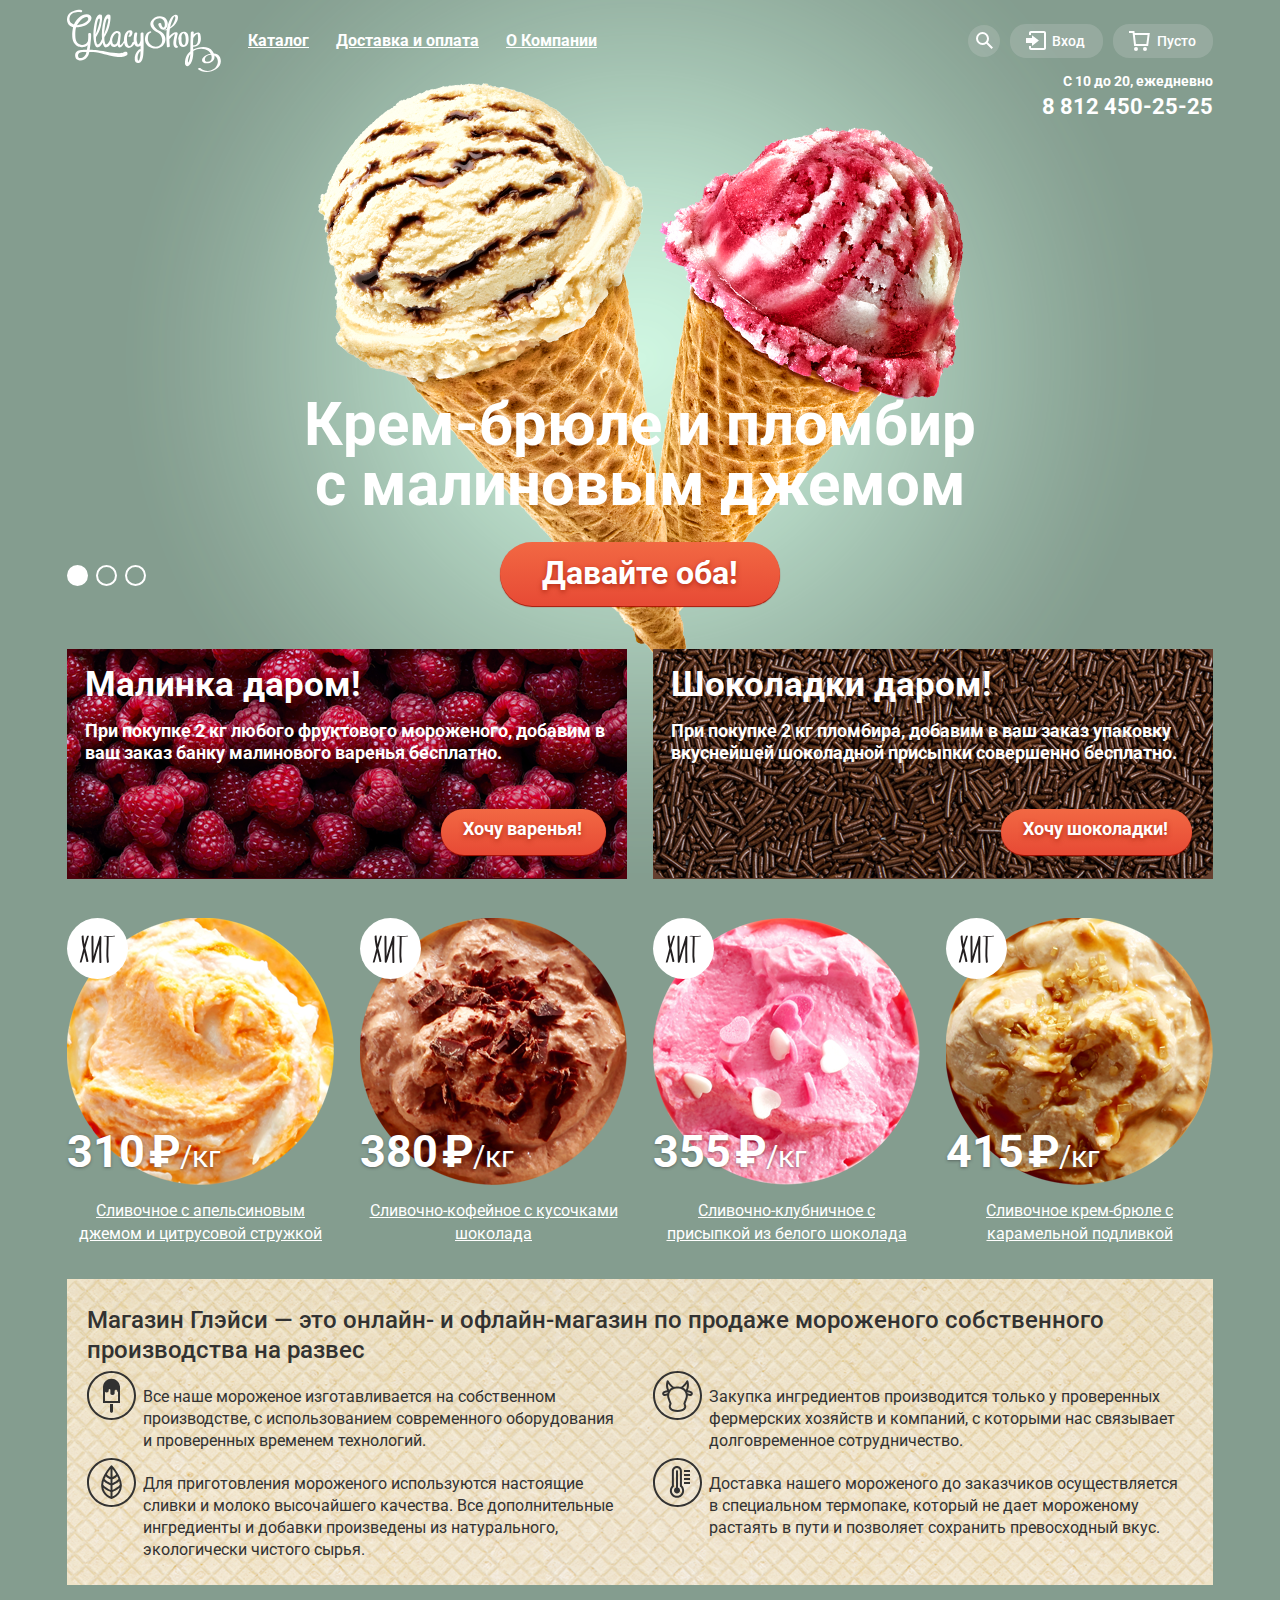
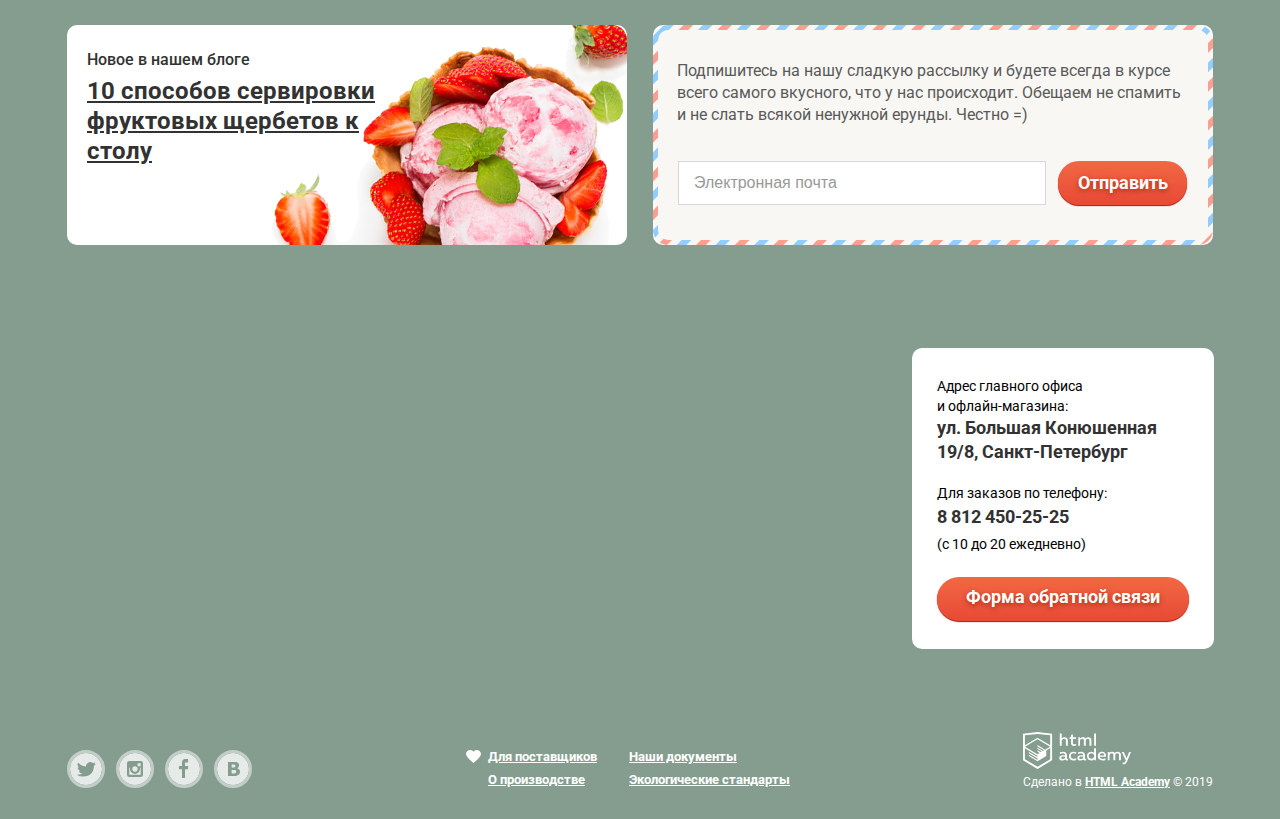
==== commit 77e65126: "Предзащита-1" ====
--- a/index.html
+++ b/index.html
@@ -17,17 +17,25 @@
 
   <!-- Оболочка САЙТА! -->
   <div class="global-page-wrapper">
+
     <!-- Мейн хедер -->
     <header class="header-main container">
+
+      <!-- Оболочка верхней части хедера - Логотип и главное меню -->
       <div class="header-main-top">
+
         <!-- Логотип сайта -->
         <a class="main-logo">
           <img src="img/logo.svg" alt="Логотип Gllacy Shop" width="154" height="64">
         </a>
-        <!-- Навигационная панель -->
+
+        <!-- Главное меню -->
         <nav class="main-navigation">
+
           <!-- Меню навигации-левая часть -->
           <ul class="site-nav-main">
+
+            <!-- Пункт меню Каталог -->
             <li>
               <a class="site-nav-element" href="#">Каталог</a>
               <!-- Выпадающее меню из главного меню Каталог -->
@@ -52,20 +60,26 @@
                 </ul>
               </section>
             </li>
+
+            <!-- Пункт меню Доставка и оплата -->
             <li><a class="site-nav-element" href="#">Доставка и оплата</a></li>
+
+            <!-- Пункт меню О компании -->
             <li><a class="site-nav-element" href="#">О Компании</a></li>
           </ul>
-          <!-- Меню навигации-правая часть -->
+
+
+          <!-- Пользовательское меню-правая часть -->
           <ul class="site-nav-other">
+
+            <!-- Пункт пользовательского меню - Поиск -->
             <li>
               <a class="button-search" href="#"><span class="visually-hidden">Поиск</span>
-                <svg xmlns="http://www.w3.org/2000/svg" xmlns:xlink="http://www.w3.org/1999/xlink" width="17"
-                  height="17">
-                  <path fill="#FFF"
-                    d="M16.958 15.527L11.75 10.32A6.455 6.455 0 0 0 13 6.5 6.5 6.5 0 1 0 6.5 13a6.465 6.465 0 0 0 3.839-1.263l5.205 5.204 1.414-1.414zM6.5 11C4.019 11 2 8.981 2 6.5S4.019 2 6.5 2 11 4.019 11 6.5 8.981 11 6.5 11z" />
+                <svg xmlns="http://www.w3.org/2000/svg" xmlns:xlink="http://www.w3.org/1999/xlink" width="17" height="17">
+                  <path fill="#FFF" d="M16.958 15.527L11.75 10.32A6.455 6.455 0 0 0 13 6.5 6.5 6.5 0 1 0 6.5 13a6.465 6.465 0 0 0 3.839-1.263l5.205 5.204 1.414-1.414zM6.5 11C4.019 11 2 8.981 2 6.5S4.019 2 6.5 2 11 4.019 11 6.5 8.981 11 6.5 11z" />
                 </svg>
               </a>
-              <!-- Форма поиска -->
+              <!-- Выпадающая форма поиска -->
               <div class="search">
                 <section class="section-search">
                   <h2 class="visually-hidden">Поиск</h2>
@@ -76,18 +90,18 @@
                 </section>
               </div>
             </li>
+
+            <!-- Пункт пользовательского меню - Вход -->
             <li>
               <a class="button-login" href="#">
-                <svg xmlns="http://www.w3.org/2000/svg" xmlns:xlink="http://www.w3.org/1999/xlink" width="21"
-                  height="19">
+                <svg xmlns="http://www.w3.org/2000/svg" xmlns:xlink="http://www.w3.org/1999/xlink" width="21" height="19">
                   <g fill="#FFF">
                     <path d="M6 14.875L12.917 9.5 6 4.125v2.917H-.042v4.917H6z" />
-                    <path
-                      d="M18 0H5C3.9 0 3 .9 3 2v2h2V2h13v15H5v-2H3v2c0 1.1.9 2 2 2h13c1.1 0 2-.9 2-2V2c0-1.1-.9-2-2-2z" />
+                    <path d="M18 0H5C3.9 0 3 .9 3 2v2h2V2h13v15H5v-2H3v2c0 1.1.9 2 2 2h13c1.1 0 2-.9 2-2V2c0-1.1-.9-2-2-2z" />
                   </g>
                 </svg>
                 <span>Вход</span></a>
-              <!-- Форма логина -->
+              <!-- Выпадающая форма логина -->
               <div class="login">
                 <section class="section-login">
                   <h2 class="visually-hidden">Личный кабинет</h2>
@@ -109,11 +123,12 @@
                 </section>
               </div>
             </li>
+
+            <!-- Пункт пользовательского меню - Корзина -->
             <li>
               <a class="button-basket" href="#">
                 <svg version="1.1" xmlns="http://www.w3.org/2000/svg" xmlns:xlink="http://www.w3.org/1999/xlink" x="0px"
-                  y="0px" width="21px" height="20px" viewBox="0 0 21 20" enable-background="new 0 0 21 20"
-                  xml:space="preserve">
+                  y="0px" width="21" height="20" viewBox="0 0 21 20" enable-background="new 0 0 21 20" xml:space="preserve">
                   <g fill="#FFFFFF">
                     <path d="M5.657,2.031L5.422,0H0v2h3.64l1.5,13h13.988l1.699-12.969H5.657z M17.372,13H6.922L5.888,4.031h12.66
                   L17.372,13z" />
@@ -124,26 +139,31 @@
                 <span>Пусто</span>
               </a>
             </li>
+
           </ul>
         </nav>
       </div>
+
+      <!-- Нижняя часть хэдера - телефон и время -->
       <div class="header-contacts">
         <p class="header-contacts-time">С 10 до 20, ежедневно</p>
         <a class="header-contacts-phone" href="tel:88124502525">8 812 450-25-25</a>
       </div>
     </header>
 
+
     <!-- Мейн -->
     <main class="container-main">
       <!-- Контейнер для мейна кроме карты -->
       <div class="container">
 
+        <!-- Скрытый ЗАГОЛОВОК страницы -->
         <h1 class="visually-hidden">Магазин Gllacy Shop</h1>
 
         <!-- Секция слайдов -->
         <section class="slides">
           <h2 class="visually-hidden">Слайды</h2>
-          <!-- Переключатели -->
+          <!-- Переключатели (лейблы для радиобаттонов в начале кода) -->
           <div class="slides-controls">
             <label for="product-1" class="slides-switch-item">Первый</label>
             <label for="product-2" class="slides-switch-item">Второй</label>
@@ -168,28 +188,30 @@
               <a class="button button-give-me-both" href="#">Давайте оба!</a>
             </li>
           </ul>
-
         </section>
+
 
         <!-- Секция специальных предложений -->
         <section class="special-offers">
           <h2 class="visually-hidden">Специальные предложения</h2>
+
+          <!-- Офферы организованы ввиде списка -->
           <ul class="special-offers-list">
+
+            <!-- Первый оффер -->
             <li class="special-offers-item">
               <h3>Малинка даром!</h3>
-              <p>При покупке 2 кг любого фруктового мороженого, добавим в ваш заказ банку малинового варенья бесплатно.
-              </p>
+              <p>При покупке 2 кг любого фруктового мороженого, добавим в ваш заказ банку малинового варенья бесплатно.</p>
               <!-- Кнопка -->
-              <p class="button-field">
-                <a class="button button-special-offer" href="#">Хочу варенья!</a>
-              </p>
-            </li>
+              <a class="button button-special-offer" href="#">Хочу варенья!</a>
+            </li>
+
+            <!-- Второй оффер -->
             <li class="special-offers-item">
               <h3>Шоколадки даром!</h3>
-              <p>При покупке 2 кг пломбира, добавим в ваш заказ упаковку вкуснейшей шоколадной присыпки совершенно бесплатно.</p>
-              <p class="button-field">
-                <a class="button button-special-offer" href="#">Хочу шоколадки!</a>
-              </p>
+              <p>При покупке 2 кг пломбира, добавим в ваш заказ упаковку вкуснейшей шоколадной присыпки совершенно
+                бесплатно.</p>
+              <a class="button button-special-offer" href="#">Хочу шоколадки!</a>
             </li>
           </ul>
         </section>
@@ -197,6 +219,9 @@
         <!-- Секция хитов прдаж -->
         <section class="top-sellers">
           <h2 class="visually-hidden">Хиты продаж</h2>
+
+          <!-- Список товаров - стилизация аналогично каталогу товаров из catalog.html
+          кроме левого верхнего угла и берется из соответствующего раздела main.css-->
           <ul class="catalog-product top-sellers-list">
             <!-- Карточка товара -->
             <li class="product-item">
@@ -251,8 +276,7 @@
                 <a class="product-item-title" href="#">Сливочное крем-брюле с карамельной подливкой</a>
               </h3>
               <a class="product-item-image" href="#">
-                <img src="img/icecream4.png" alt="Сливочное крем-брюле с карамельной подливкой" width="267"
-                  height="267">
+                <img src="img/icecream4.png" alt="Сливочное крем-брюле с карамельной подливкой" width="267" height="267">
               </a>
               <p class="product-item-price">
                 <b class="product-item-money">415</b>
@@ -264,10 +288,13 @@
           </ul>
         </section>
 
+
         <!-- Секция фьючеров -->
         <section class="features">
           <h2 class="visually-hidden">Наши преимущества</h2>
+          <!-- Слоган -->
           <b>Магазин Глэйси — это онлайн- и офлайн-магазин по продаже мороженого собственного производства на развес</b>
+          <!-- Список фьючеров -->
           <ul class="features-list">
             <li class="features-item features-item-icecream">
               Все наше мороженое изготавливается на собственном производстве, с использованием современного
@@ -292,12 +319,16 @@
           </ul>
         </section>
 
+
+        <!-- Оболочка секции новостей и подписки -->
         <div class="news-mailing">
-          <!-- Новое в блоге -->
+
+          <!-- Новости -->
           <section class="blog-news">
             <h2>Новое в нашем блоге</h2>
             <a class="blog-news-header" href="#">10 способов сервировки фруктовых щербетов к столу</a>
           </section>
+
           <!-- Форма подписки на рассылку -->
           <section class="subscription-form">
             <div class=subscription-form-background>
@@ -313,19 +344,24 @@
               </form>
             </div>
           </section>
+
         </div>
       </div>
 
-      <!-- Карта, адрес с кнопкой формы обратной связи -->
+
+      <!-- Интерактивная google Карта с карточкой с адресом и кнопкой вызывающей форму обратной связи -->
       <section class="map-and-adress">
         <h2 class="visually-hidden">Карта и адрес с вызовом формы обратной связи</h2>
-        <!-- виджет карты -->
-        <iframe
-          src="https://www.google.com/maps/embed?pb=!1m18!1m12!1m3!1d1188.3790368421896!2d30.32201006758938!3d59.9386574657048!2m3!1f0!2f0!3f0!3m2!1i1024!2i768!4f13.1!3m3!1m2!1s0x4696310fca145cc1%3A0x42b32648d8238007!2z0JHQvtC70YzRiNCw0Y8g0JrQvtC90Y7RiNC10L3QvdCw0Y8g0YPQuy4sIDE5LzgsINCh0LDQvdC60YIt0J_QtdGC0LXRgNCx0YPRgNCzLCAxOTExODY!5e0!3m2!1sru!2sru!4v1550557561654"
+        <!-- Виджет карты (во всю ширину экрана)-->
+        <iframe src="https://www.google.com/maps/embed?pb=!1m18!1m12!1m3!1d1188.3790368421896!2d30.32201006758938!3d59.9386574657048!2m3!1f0!2f0!3f0!3m2!1i1024!2i768!4f13.1!3m3!1m2!1s0x4696310fca145cc1%3A0x42b32648d8238007!2z0JHQvtC70YzRiNCw0Y8g0JrQvtC90Y7RiNC10L3QvdCw0Y8g0YPQuy4sIDE5LzgsINCh0LDQvdC60YIt0J_QtdGC0LXRgNCx0YPRgNCzLCAxOTExODY!5e0!3m2!1sru!2sru!4v1550557561654"
           allowfullscreen></iframe>
-        <!-- Адрес -->
+
+        <!-- Контейнер карточки адреса. Карточка привязана к нему для правильного позиционирования
+        при изменении масштаба-->
         <div class="adress-container container">
-          <div class="adress-item">
+          <!-- Карточка адреса -->
+          <section class="adress-item">
+            <h2 class="visually-hidden">Наши координаты</h2>
             <p class="adress-item-header adress-item-header-adress">
               Адрес главного офиса <br>
               и офлайн-магазина:
@@ -340,7 +376,7 @@
             </p>
             <p class="adress-item-header adress-item-header-time">(с 10 до 20 ежедневно)</p>
             <a class="button button-feedback" href="#">Форма обратной связи</a>
-          </div>
+          </section>
         </div>
 
       </section>
@@ -348,113 +384,102 @@
 
 
     <!-- Мейн футер -->
-    <footer>
-      <div class="footer-container container">
-        <!-- Соцсети -->
-        <div class="footer-social">
-          <ul class="footer-social-list">
-            <li class="footer-social-item">
-              <a href="#"><span class="visually-hidden">Twitter</span>
-                <svg xmlns="http://www.w3.org/2000/svg" width="32" height="32">
-                  <path fill="#e6ebe9"
-                    d="M16 0C7.164 0 0 7.164 0 16c0 8.837 7.164 16 16 16 8.837 0 16-7.163 16-16 0-8.836-7.163-16-16-16zm7.944 12.809c-.251 6.516-3.463 10.832-10.992 10.702h-.486c-.447 0-4.543-.443-5.344-1.823 2.479.19 4.247-.406 5.12-1.136-1.048-.289-2.923-.461-3.251-2.848.384.104.618.221 1.299.113-1.307-.824-2.758-1.519-2.679-3.643.311.317 1.164.518 1.46.457-.768-.233-2.149-3.244-.974-4.781 1.984 1.79 4.075 3.482 7.804 3.643.227-2.214 1.24-3.699 3.168-4.325 1.84-.479 3.255.26 3.901 1.138.737-.224 1.453-.466 2.193-.685-.004.833-.569 1.463-.935 1.709.747.165 1.423-.475 1.423-.475-.184.963-1.094 1.725-1.707 1.954z" />
-                </svg>
-              </a>
-            </li>
-            <li class="footer-social-item">
-              <a href="#"><span class="visually-hidden">Instagramm</span>
-                <svg xmlns="http://www.w3.org/2000/svg" width="32" height="32">
-                  <g fill="#e6ebe9">
-                    <path
-                      d="M20.916 16a4.938 4.938 0 1 1-9.877 0c0-.394.051-.773.138-1.14h-.897v6.838h11.396V14.86h-.897c.086.367.137.746.137 1.14z" />
-                    <path
-                      d="M15.978 18.659c1.466 0 2.659-1.193 2.659-2.659s-1.193-2.659-2.659-2.659c-1.466 0-2.659 1.193-2.659 2.659s1.192 2.659 2.659 2.659zM18.637 10.302h3.039v3.039h-3.039z" />
-                    <path
-                      d="M16 0C7.164 0 0 7.164 0 16c0 8.837 7.164 16 16 16 8.837 0 16-7.163 16-16 0-8.836-7.163-16-16-16zm7.955 21.698a2.285 2.285 0 0 1-2.279 2.279H10.279A2.285 2.285 0 0 1 8 21.698V10.302a2.286 2.286 0 0 1 2.279-2.279h11.396a2.286 2.286 0 0 1 2.279 2.279v11.396z" />
-                  </g>
-                </svg>
-              </a>
-            </li>
-            <li class="footer-social-item">
-              <a href="#"><span class="visually-hidden">Facebook</span>
-                <svg xmlns="http://www.w3.org/2000/svg" width="32" height="32">
-                  <path fill="#e6ebe9"
-                    d="M16 0C7.164 0 0 7.163 0 16s7.164 16 16 16c8.837 0 16-7.164 16-16S24.837 0 16 0zm4.062 9.455h-3.021v3.444h3.021v3.445h-3.021v8.61H14.02v-8.61H11v-3.445h3.021V9.455c0-1.902 1.353-3.445 3.021-3.445h3.021v3.445z" />
-                </svg>
-              </a>
-            </li>
-            <li class="footer-social-item">
-              <a href="#"><span class="visually-hidden">Вконтакте</span>
-                <svg xmlns="http://www.w3.org/2000/svg" width="32" height="32">
-                  <g fill="#e6ebe9">
-                    <path
-                      d="M16.637 14.495c.402-.019.719-.082.951-.188.326-.145.54-.33.641-.559.101-.229.15-.496.15-.797 0-.232-.058-.465-.174-.697-.116-.232-.322-.405-.617-.517-.264-.1-.592-.155-.984-.165a76.242 76.242 0 0 0-1.652-.014h-.339v2.965h.565c.571 0 1.057-.009 1.459-.028zM18.118 17.084c-.282-.081-.672-.125-1.166-.132a127.97 127.97 0 0 0-1.55-.009h-.79v3.493h.264c1.014 0 1.74-.003 2.18-.009a3.2 3.2 0 0 0 1.212-.245c.377-.157.633-.364.774-.625s.214-.562.214-.9c0-.446-.088-.788-.261-1.03-.17-.241-.464-.423-.877-.543z" />
-                    <path
-                      d="M16 0C7.164 0 0 7.164 0 16c0 8.837 7.164 16 16 16 8.837 0 16-7.163 16-16 0-8.836-7.163-16-16-16zm6.602 20.531a3.73 3.73 0 0 1-1.124 1.327c-.552.415-1.161.71-1.823.886s-1.501.264-2.519.264h-6.121V8.987h5.443c1.13 0 1.957.038 2.48.113a5.126 5.126 0 0 1 1.561.5c.533.27.929.632 1.189 1.087.26.455.392.975.392 1.558 0 .678-.179 1.278-.536 1.795-.358.518-.863.92-1.517 1.208v.075c.917.182 1.642.559 2.179 1.13.537.571.807 1.325.807 2.261 0 .678-.138 1.283-.411 1.817z" />
-                  </g>
-                </svg>
-              </a>
-            </li>
-          </ul>
-        </div>
-        <!-- Документы -->
-        <div class="footer-documents">
-          <ul class="footer-documents-list-left">
-            <li class="footer-documents-item-heart"><a href="#">Для поставщиков</a></li>
-            <li class="footer-documents-item"><a href="#">О производстве</a></li>
-          </ul>
-          <ul class="footer-documents-list-right">
-            <li class="footer-documents-item"><a href="#">Наши документы</a></li>
-            <li class="footer-documents-item"><a href="#">Экологические стандарты</a></li>
-          </ul>
-        </div>
-        <!-- Копирайт -->
-        <div class="footer-copyright">
-          <a href="https://htmlacademy.ru/intensive/htmlcss">
-            <svg id="Layer_1" data-name="Layer 1" width="108px" height="39px"
-              viewBox="0 0 113.47000122070312 38.689998626708984" xmlns="http://www.w3.org/2000/svg">
-              <title>logo_name</title>
-              <path
-                d="M401.93,351.51a2.07,2.07,0,0,0,.58-0.11v1.4a3.41,3.41,0,0,1-1.24.22,1.75,1.75,0,0,1-1.75-1,5.08,5.08,0,0,1-3.3,1.13c-1.59,0-3.06-.87-3.06-2.68,0-2.24,2.08-2.93,3.9-2.93a11.63,11.63,0,0,1,2.28.26v-0.31c0-1.09-.8-1.86-2.3-1.86a7.79,7.79,0,0,0-3.15.67v-1.79a10.72,10.72,0,0,1,3.35-.58c2.48,0,4,1.18,4,3.83v3.14A0.57,0.57,0,0,0,401.93,351.51Zm-6.76-1.19a1.42,1.42,0,0,0,1.64,1.29,3.56,3.56,0,0,0,2.53-1V349.1a10.21,10.21,0,0,0-1.9-.22C396.34,348.89,395.17,349.23,395.17,350.33Z"
-                transform="translate(-355.09 -323.29)" fill="#fff" />
-              <path
-                d="M408.15,343.91a5.29,5.29,0,0,1,2.7.67v1.79a4.28,4.28,0,0,0-2.42-.73,2.89,2.89,0,1,0,0,5.76,5.26,5.26,0,0,0,2.55-.67v1.8a6.58,6.58,0,0,1-2.9.6,4.42,4.42,0,0,1-4.72-4.54A4.54,4.54,0,0,1,408.15,343.91Z"
-                transform="translate(-355.09 -323.29)" fill="#fff" />
-              <path
-                d="M420.93,351.51a2.07,2.07,0,0,0,.58-0.11v1.4a3.41,3.41,0,0,1-1.24.22,1.75,1.75,0,0,1-1.75-1,5.08,5.08,0,0,1-3.3,1.13c-1.59,0-3.06-.87-3.06-2.68,0-2.24,2.08-2.93,3.9-2.93a11.63,11.63,0,0,1,2.28.26v-0.31c0-1.09-.8-1.86-2.3-1.86a7.79,7.79,0,0,0-3.15.67v-1.79a10.72,10.72,0,0,1,3.35-.58c2.48,0,4,1.18,4,3.83v3.14A0.57,0.57,0,0,0,420.93,351.51Zm-6.76-1.19a1.42,1.42,0,0,0,1.64,1.29,3.56,3.56,0,0,0,2.53-1V349.1a10.21,10.21,0,0,0-1.9-.22C415.33,348.89,414.17,349.23,414.17,350.33Z"
-                transform="translate(-355.09 -323.29)" fill="#fff" />
-              <path
-                d="M431.76,340.14V352.9H430v-1.39a4.07,4.07,0,0,1-3.35,1.62,4.62,4.62,0,0,1,0-9.22,4,4,0,0,1,3.15,1.37v-5.14h2ZM427,345.62a2.9,2.9,0,0,0,0,5.8,3,3,0,0,0,2.79-1.84v-2.13A3.06,3.06,0,0,0,427,345.62Z"
-                transform="translate(-355.09 -323.29)" fill="#fff" />
-              <path
-                d="M438.08,343.91c3.48,0,4.68,2.81,4.12,5.34h-6.58c0.22,1.57,1.75,2.22,3.35,2.22a6.41,6.41,0,0,0,2.77-.62v1.68a7.5,7.5,0,0,1-3.14.6c-2.68,0-5-1.53-5-4.61A4.39,4.39,0,0,1,438.08,343.91Zm0.09,1.62a2.39,2.39,0,0,0-2.57,2.26h4.85A2.06,2.06,0,0,0,438.17,345.53Z"
-                transform="translate(-355.09 -323.29)" fill="#fff" />
-              <path
-                d="M444.19,352.9v-8.75h1.73v1.09a4,4,0,0,1,2.92-1.33,3,3,0,0,1,2.73,1.4,4.33,4.33,0,0,1,3.06-1.4,3.21,3.21,0,0,1,3.32,3.52v5.47h-2v-5.41a1.67,1.67,0,0,0-1.73-1.84,2.94,2.94,0,0,0-2.17,1.18c0,0.2,0,.4,0,0.6v5.47h-2v-5.41a1.67,1.67,0,0,0-1.73-1.84,3.11,3.11,0,0,0-2.32,1.35v5.91h-2Z"
-                transform="translate(-355.09 -323.29)" fill="#fff" />
-              <path
-                d="M466.56,344.15h2l-4.1,9.93c-0.95,2.28-2.19,3-3.52,3a5,5,0,0,1-1.15-.15v-1.66a3,3,0,0,0,.89.13c0.95,0,1.66-.67,2.17-2l0.18-.44-4.16-8.82H461l3,6.6Z"
-                transform="translate(-355.09 -323.29)" fill="#fff" />
-              <path
-                d="M395.75,324.82v5a4,4,0,0,1,2.83-1.2,3.41,3.41,0,0,1,3.61,3.57v5.41h-2v-5.16a1.9,1.9,0,0,0-2-2.1,3.08,3.08,0,0,0-2.44,1.46v5.8h-2V324.82h2Z"
-                transform="translate(-355.09 -323.29)" fill="#fff" />
-              <path
-                d="M407.52,325.71v3.12h3.17v1.71h-3.17v4c0,1.15.53,1.53,1.66,1.53a4.71,4.71,0,0,0,1.77-.35v1.68a7.14,7.14,0,0,1-2.35.38,2.68,2.68,0,0,1-3-2.88v-4.38H404v-1.71h1.57v-2.64Z"
-                transform="translate(-355.09 -323.29)" fill="#fff" />
-              <path
-                d="M413.19,337.58v-8.75h1.73v1.09a4,4,0,0,1,2.92-1.33,3,3,0,0,1,2.73,1.4,4.33,4.33,0,0,1,3.06-1.4,3.21,3.21,0,0,1,3.32,3.52v5.47h-2v-5.41a1.67,1.67,0,0,0-1.73-1.84,2.94,2.94,0,0,0-2.17,1.18c0,0.2,0,.4,0,0.6v5.47h-2v-5.41a1.67,1.67,0,0,0-1.73-1.84,3.11,3.11,0,0,0-2.32,1.35v5.91h-2Z"
-                transform="translate(-355.09 -323.29)" fill="#fff" />
-              <rect x="74.72" y="1.52" width="1.95" height="12.76" fill="#fff" />
-              <path
-                d="M370.53,323.31l-0.16,0-15.28,1.6v28L370.37,362l15.28-9.09v-28Zm13.12,28.45-13.28,7.9-13.28-7.9V340.28l13.22,7.87,0,1.43-9.07-5.4v1.38l9.11,5.47,0,1.46-9.1-5.42v1.38l9.11,5.47h0l9.19-5.5v-1.39h0v-4.52l4.1-2.45v11.67Zm0-13.16L380,340.74h0l-1.68,1-8-4.76v1.38l6.84,4.07-0.06,0-0.15.09-1,.57-5.64-3.36v1.38l4.45,2.65-1.05.7,0,0-3.36-2v1.38l2.21,1.3-2.25,1.35-13.16-7.82,13.17-7.92h0Zm0-1.39-13.35-7.87h0l-13.2,7.86v-10.5l13.28-1.39,13.28,1.39v10.51Z"
-                transform="translate(-355.09 -323.29)" fill="#fff" />
-            </svg>
-          </a>
-          <p>Сделано в <a href="https://htmlacademy.ru/intensive/htmlcss">HTML Academy </a>&copy; 2019</p>
-        </div>
-      </div>
+    <footer class="footer-main container">
+      <!-- Соцсети -->
+      <section class="footer-social">
+        <h2 class="visually-hidden">Мы в соцсетях</h2>
+        <ul class="footer-social-list">
+          <li class="footer-social-item">
+            <a href="#"><span class="visually-hidden">Twitter</span>
+              <svg xmlns="http://www.w3.org/2000/svg" width="32" height="32">
+                <path fill="#e6ebe9" d="M16 0C7.164 0 0 7.164 0 16c0 8.837 7.164 16 16 16 8.837 0 16-7.163 16-16 0-8.836-7.163-16-16-16zm7.944 12.809c-.251 6.516-3.463 10.832-10.992 10.702h-.486c-.447 0-4.543-.443-5.344-1.823 2.479.19 4.247-.406 5.12-1.136-1.048-.289-2.923-.461-3.251-2.848.384.104.618.221 1.299.113-1.307-.824-2.758-1.519-2.679-3.643.311.317 1.164.518 1.46.457-.768-.233-2.149-3.244-.974-4.781 1.984 1.79 4.075 3.482 7.804 3.643.227-2.214 1.24-3.699 3.168-4.325 1.84-.479 3.255.26 3.901 1.138.737-.224 1.453-.466 2.193-.685-.004.833-.569 1.463-.935 1.709.747.165 1.423-.475 1.423-.475-.184.963-1.094 1.725-1.707 1.954z" />
+              </svg>
+            </a>
+          </li>
+          <li class="footer-social-item">
+            <a href="#"><span class="visually-hidden">Instagramm</span>
+              <svg xmlns="http://www.w3.org/2000/svg" width="32" height="32">
+                <g fill="#e6ebe9">
+                  <path d="M20.916 16a4.938 4.938 0 1 1-9.877 0c0-.394.051-.773.138-1.14h-.897v6.838h11.396V14.86h-.897c.086.367.137.746.137 1.14z" />
+                  <path d="M15.978 18.659c1.466 0 2.659-1.193 2.659-2.659s-1.193-2.659-2.659-2.659c-1.466 0-2.659 1.193-2.659 2.659s1.192 2.659 2.659 2.659zM18.637 10.302h3.039v3.039h-3.039z" />
+                  <path d="M16 0C7.164 0 0 7.164 0 16c0 8.837 7.164 16 16 16 8.837 0 16-7.163 16-16 0-8.836-7.163-16-16-16zm7.955 21.698a2.285 2.285 0 0 1-2.279 2.279H10.279A2.285 2.285 0 0 1 8 21.698V10.302a2.286 2.286 0 0 1 2.279-2.279h11.396a2.286 2.286 0 0 1 2.279 2.279v11.396z" />
+                </g>
+              </svg>
+            </a>
+          </li>
+          <li class="footer-social-item">
+            <a href="#"><span class="visually-hidden">Facebook</span>
+              <svg xmlns="http://www.w3.org/2000/svg" width="32" height="32">
+                <path fill="#e6ebe9" d="M16 0C7.164 0 0 7.163 0 16s7.164 16 16 16c8.837 0 16-7.164 16-16S24.837 0 16 0zm4.062 9.455h-3.021v3.444h3.021v3.445h-3.021v8.61H14.02v-8.61H11v-3.445h3.021V9.455c0-1.902 1.353-3.445 3.021-3.445h3.021v3.445z" />
+              </svg>
+            </a>
+          </li>
+          <li class="footer-social-item">
+            <a href="#"><span class="visually-hidden">Вконтакте</span>
+              <svg xmlns="http://www.w3.org/2000/svg" width="32" height="32">
+                <g fill="#e6ebe9">
+                  <path d="M16.637 14.495c.402-.019.719-.082.951-.188.326-.145.54-.33.641-.559.101-.229.15-.496.15-.797 0-.232-.058-.465-.174-.697-.116-.232-.322-.405-.617-.517-.264-.1-.592-.155-.984-.165a76.242 76.242 0 0 0-1.652-.014h-.339v2.965h.565c.571 0 1.057-.009 1.459-.028zM18.118 17.084c-.282-.081-.672-.125-1.166-.132a127.97 127.97 0 0 0-1.55-.009h-.79v3.493h.264c1.014 0 1.74-.003 2.18-.009a3.2 3.2 0 0 0 1.212-.245c.377-.157.633-.364.774-.625s.214-.562.214-.9c0-.446-.088-.788-.261-1.03-.17-.241-.464-.423-.877-.543z" />
+                  <path d="M16 0C7.164 0 0 7.164 0 16c0 8.837 7.164 16 16 16 8.837 0 16-7.163 16-16 0-8.836-7.163-16-16-16zm6.602 20.531a3.73 3.73 0 0 1-1.124 1.327c-.552.415-1.161.71-1.823.886s-1.501.264-2.519.264h-6.121V8.987h5.443c1.13 0 1.957.038 2.48.113a5.126 5.126 0 0 1 1.561.5c.533.27.929.632 1.189 1.087.26.455.392.975.392 1.558 0 .678-.179 1.278-.536 1.795-.358.518-.863.92-1.517 1.208v.075c.917.182 1.642.559 2.179 1.13.537.571.807 1.325.807 2.261 0 .678-.138 1.283-.411 1.817z" />
+                </g>
+              </svg>
+            </a>
+          </li>
+        </ul>
+      </section>
+
+      <!-- Документы -->
+      <section class="footer-documents">
+        <h2 class="visually-hidden">О нас, документы и стандарты</h2>
+        <ul class="footer-documents-list-left">
+          <li class="footer-documents-item-heart"><a href="#">Для поставщиков</a></li>
+          <li class="footer-documents-item"><a href="#">О производстве</a></li>
+        </ul>
+        <ul class="footer-documents-list-right">
+          <li class="footer-documents-item"><a href="#">Наши документы</a></li>
+          <li class="footer-documents-item"><a href="#">Экологические стандарты</a></li>
+        </ul>
+      </section>
+
+      <!-- Копирайт -->
+      <section class="footer-copyright">
+        <h2 class="visually-hidden">Копирайт</h2>
+        <a href="https://htmlacademy.ru/intensive/htmlcss">
+          <svg id="Layer_1" data-name="Layer 1" width="108" height="39" viewBox="0 0 113.47000122070312 38.689998626708984"
+            xmlns="http://www.w3.org/2000/svg">
+            <title>logo_name</title>
+            <path d="M401.93,351.51a2.07,2.07,0,0,0,.58-0.11v1.4a3.41,3.41,0,0,1-1.24.22,1.75,1.75,0,0,1-1.75-1,5.08,5.08,0,0,1-3.3,1.13c-1.59,0-3.06-.87-3.06-2.68,0-2.24,2.08-2.93,3.9-2.93a11.63,11.63,0,0,1,2.28.26v-0.31c0-1.09-.8-1.86-2.3-1.86a7.79,7.79,0,0,0-3.15.67v-1.79a10.72,10.72,0,0,1,3.35-.58c2.48,0,4,1.18,4,3.83v3.14A0.57,0.57,0,0,0,401.93,351.51Zm-6.76-1.19a1.42,1.42,0,0,0,1.64,1.29,3.56,3.56,0,0,0,2.53-1V349.1a10.21,10.21,0,0,0-1.9-.22C396.34,348.89,395.17,349.23,395.17,350.33Z"
+              transform="translate(-355.09 -323.29)" fill="#fff" />
+            <path d="M408.15,343.91a5.29,5.29,0,0,1,2.7.67v1.79a4.28,4.28,0,0,0-2.42-.73,2.89,2.89,0,1,0,0,5.76,5.26,5.26,0,0,0,2.55-.67v1.8a6.58,6.58,0,0,1-2.9.6,4.42,4.42,0,0,1-4.72-4.54A4.54,4.54,0,0,1,408.15,343.91Z"
+              transform="translate(-355.09 -323.29)" fill="#fff" />
+            <path d="M420.93,351.51a2.07,2.07,0,0,0,.58-0.11v1.4a3.41,3.41,0,0,1-1.24.22,1.75,1.75,0,0,1-1.75-1,5.08,5.08,0,0,1-3.3,1.13c-1.59,0-3.06-.87-3.06-2.68,0-2.24,2.08-2.93,3.9-2.93a11.63,11.63,0,0,1,2.28.26v-0.31c0-1.09-.8-1.86-2.3-1.86a7.79,7.79,0,0,0-3.15.67v-1.79a10.72,10.72,0,0,1,3.35-.58c2.48,0,4,1.18,4,3.83v3.14A0.57,0.57,0,0,0,420.93,351.51Zm-6.76-1.19a1.42,1.42,0,0,0,1.64,1.29,3.56,3.56,0,0,0,2.53-1V349.1a10.21,10.21,0,0,0-1.9-.22C415.33,348.89,414.17,349.23,414.17,350.33Z"
+              transform="translate(-355.09 -323.29)" fill="#fff" />
+            <path d="M431.76,340.14V352.9H430v-1.39a4.07,4.07,0,0,1-3.35,1.62,4.62,4.62,0,0,1,0-9.22,4,4,0,0,1,3.15,1.37v-5.14h2ZM427,345.62a2.9,2.9,0,0,0,0,5.8,3,3,0,0,0,2.79-1.84v-2.13A3.06,3.06,0,0,0,427,345.62Z"
+              transform="translate(-355.09 -323.29)" fill="#fff" />
+            <path d="M438.08,343.91c3.48,0,4.68,2.81,4.12,5.34h-6.58c0.22,1.57,1.75,2.22,3.35,2.22a6.41,6.41,0,0,0,2.77-.62v1.68a7.5,7.5,0,0,1-3.14.6c-2.68,0-5-1.53-5-4.61A4.39,4.39,0,0,1,438.08,343.91Zm0.09,1.62a2.39,2.39,0,0,0-2.57,2.26h4.85A2.06,2.06,0,0,0,438.17,345.53Z"
+              transform="translate(-355.09 -323.29)" fill="#fff" />
+            <path d="M444.19,352.9v-8.75h1.73v1.09a4,4,0,0,1,2.92-1.33,3,3,0,0,1,2.73,1.4,4.33,4.33,0,0,1,3.06-1.4,3.21,3.21,0,0,1,3.32,3.52v5.47h-2v-5.41a1.67,1.67,0,0,0-1.73-1.84,2.94,2.94,0,0,0-2.17,1.18c0,0.2,0,.4,0,0.6v5.47h-2v-5.41a1.67,1.67,0,0,0-1.73-1.84,3.11,3.11,0,0,0-2.32,1.35v5.91h-2Z"
+              transform="translate(-355.09 -323.29)" fill="#fff" />
+            <path d="M466.56,344.15h2l-4.1,9.93c-0.95,2.28-2.19,3-3.52,3a5,5,0,0,1-1.15-.15v-1.66a3,3,0,0,0,.89.13c0.95,0,1.66-.67,2.17-2l0.18-.44-4.16-8.82H461l3,6.6Z"
+              transform="translate(-355.09 -323.29)" fill="#fff" />
+            <path d="M395.75,324.82v5a4,4,0,0,1,2.83-1.2,3.41,3.41,0,0,1,3.61,3.57v5.41h-2v-5.16a1.9,1.9,0,0,0-2-2.1,3.08,3.08,0,0,0-2.44,1.46v5.8h-2V324.82h2Z"
+              transform="translate(-355.09 -323.29)" fill="#fff" />
+            <path d="M407.52,325.71v3.12h3.17v1.71h-3.17v4c0,1.15.53,1.53,1.66,1.53a4.71,4.71,0,0,0,1.77-.35v1.68a7.14,7.14,0,0,1-2.35.38,2.68,2.68,0,0,1-3-2.88v-4.38H404v-1.71h1.57v-2.64Z"
+              transform="translate(-355.09 -323.29)" fill="#fff" />
+            <path d="M413.19,337.58v-8.75h1.73v1.09a4,4,0,0,1,2.92-1.33,3,3,0,0,1,2.73,1.4,4.33,4.33,0,0,1,3.06-1.4,3.21,3.21,0,0,1,3.32,3.52v5.47h-2v-5.41a1.67,1.67,0,0,0-1.73-1.84,2.94,2.94,0,0,0-2.17,1.18c0,0.2,0,.4,0,0.6v5.47h-2v-5.41a1.67,1.67,0,0,0-1.73-1.84,3.11,3.11,0,0,0-2.32,1.35v5.91h-2Z"
+              transform="translate(-355.09 -323.29)" fill="#fff" />
+            <rect x="74.72" y="1.52" width="1.95" height="12.76" fill="#fff" />
+            <path d="M370.53,323.31l-0.16,0-15.28,1.6v28L370.37,362l15.28-9.09v-28Zm13.12,28.45-13.28,7.9-13.28-7.9V340.28l13.22,7.87,0,1.43-9.07-5.4v1.38l9.11,5.47,0,1.46-9.1-5.42v1.38l9.11,5.47h0l9.19-5.5v-1.39h0v-4.52l4.1-2.45v11.67Zm0-13.16L380,340.74h0l-1.68,1-8-4.76v1.38l6.84,4.07-0.06,0-0.15.09-1,.57-5.64-3.36v1.38l4.45,2.65-1.05.7,0,0-3.36-2v1.38l2.21,1.3-2.25,1.35-13.16-7.82,13.17-7.92h0Zm0-1.39-13.35-7.87h0l-13.2,7.86v-10.5l13.28-1.39,13.28,1.39v10.51Z"
+              transform="translate(-355.09 -323.29)" fill="#fff" />
+          </svg>
+        </a>
+        <p>Сделано в <a href="https://htmlacademy.ru/intensive/htmlcss">HTML Academy</a> &copy; 2019</p>
+      </section>
+
     </footer>
+
   </div>
+
+
   <!-- Всплывающее окно - Форма обратной связи -->
   <div class="overlay-modal">
     <section class="modal modal-feedback-form">
@@ -463,13 +488,11 @@
       <form class="feedback-form" action="#" method="POST">
         <p class="feedback-item">
           <label for="feedback-item-name" class="visually-hidden">Введите свое имя</label>
-          <input class="feedback-item-name" id="feedback-item-name" type="text" name="name" value=""
-            placeholder="Как вас зовут?">
+          <input class="feedback-item-name" id="feedback-item-name" type="text" name="name" value="" placeholder="Как вас зовут?">
         </p>
         <p class="feedback-item">
           <label for="feedback-item-mail" class="visually-hidden">Введите вашу почту для ответа</label>
-          <input class="feedback-item-mail" id="feedback-item-mail" type="email" name="mail" value=""
-            placeholder="Ваша почта для ответа?">
+          <input class="feedback-item-mail" id="feedback-item-mail" type="email" name="mail" value="" placeholder="Ваша почта для ответа?">
         </p>
         <p class="feedback-item">
           <textarea class="feedback-item-text" name="feedback-text" placeholder="Напишите что-нибудь..."></textarea>
@@ -479,6 +502,9 @@
       </form>
     </section>
   </div>
+
+  <!-- скрипт для modal -->
+  <script src="js/script.js"></script>
 </body>
 
-</html>+</html>
--- a/css/main.css
+++ b/css/main.css
@@ -1,3 +1,4 @@
+/* класс для скрытия */
 .visually-hidden {
   position: absolute;
   width: 1px;
@@ -6,7 +7,8 @@
   border: 0;
   padding: 0;
   white-space: nowrap;
-  clip-path: inset(100%);
+  -webkit-clip-path: inset(100%);
+          clip-path: inset(100%);
   clip: rect(0 0 0 0);
   overflow: hidden;
 }
@@ -16,6 +18,10 @@
   padding: 0;
   font-family: "Roboto", Arial, sans-serif;
   color: #000000;
+  /* минимальная ширина равна ширине сайта, для предотвращения обрезания
+  фона справа при увеличении масштаба */
+  min-width: 1200px;
+  ;
 }
 
 a {
@@ -23,17 +29,20 @@
   color: #ffffff;
 }
 
+
+
+/* глолбальная обертка сайта, для слайдера */
 .global-page-wrapper {
   background-color: #849d8f;
   background-image: url("../img/icecream-double-1.png");
   background-repeat: no-repeat;
   background-position: top center;
-
-  /* анимация смены картинки */
+  -webkit-transition: background-image 0.5s ease, background-color 0.5s ease;
+  -o-transition: background-image 0.5s ease, background-color 0.5s ease;
   transition: background-image 0.5s ease, background-color 0.5s ease;
 }
 
-
+/* контейнер для стилизации блоков сайта по ширине */
 .container {
   width: 1200px;
   margin: 0 auto;
@@ -43,21 +52,27 @@
 
 /* BOX_SIZING */
 html {
-  box-sizing: border-box;
+  -webkit-box-sizing: border-box;
+          box-sizing: border-box;
 }
 
 *,
 *:before,
 *:after {
-  box-sizing: inherit;
+  -webkit-box-sizing: inherit;
+          box-sizing: inherit;
 }
 
 /* Кнопки */
 .button {
   border: none;
   background-color: #f26843;
+  background-image: -webkit-gradient(linear, left top, left bottom, from(#f26843), to(#e74a35));
+  background-image: -webkit-linear-gradient(top, #f26843 0%, #e74a35 100%);
+  background-image: -o-linear-gradient(top, #f26843 0%, #e74a35 100%);
   background-image: linear-gradient(to bottom, #f26843 0%, #e74a35 100%);
-  box-shadow: 0 1px 1px rgba(172, 16, 0, 1);
+  -webkit-box-shadow: 0 1px 1px rgba(172, 16, 0, 1);
+          box-shadow: 0 1px 1px rgba(172, 16, 0, 1);
   font-family: Roboto;
   font-weight: bold;
   text-decoration: none;
@@ -71,23 +86,35 @@
 .button:focus {
   outline: none;
   background-color: #ed705e;
+  background-image: -webkit-gradient(linear, left top, right top, from(#ed705e), to(#f58669));
+  background-image: -webkit-linear-gradient(left, #ed705e 0%, #f58669 100%);
+  background-image: -o-linear-gradient(left, #ed705e 0%, #f58669 100%);
   background-image: linear-gradient(90deg, #ed705e 0%, #f58669 100%);
-  box-shadow: 0px 2px 0px 0px rgba(172, 16, 0, 1);
+  -webkit-box-shadow: 0px 2px 0px 0px rgba(172, 16, 0, 1);
+          box-shadow: 0px 2px 0px 0px rgba(172, 16, 0, 1);
   cursor: pointer;
 }
 
 .button:active {
   outline: none;
   background-color: #e74a35;
+  background-image: -webkit-gradient(linear, left top, right top, from(#e74a35), to(#f26843));
+  background-image: -webkit-linear-gradient(left, #e74a35 0%, #f26843 100%);
+  background-image: -o-linear-gradient(left, #e74a35 0%, #f26843 100%);
   background-image: linear-gradient(90deg, #e74a35 0%, #f26843 100%);
-  box-shadow: inset 0px 2px 2px 0px rgba(148, 39, 24, 1);
+  -webkit-box-shadow: inset 0px 2px 2px 0px rgba(148, 39, 24, 1);
+          box-shadow: inset 0px 2px 2px 0px rgba(148, 39, 24, 1);
   cursor: pointer;
 }
 
 /* Хедер */
 .header-main-top {
-  display: flex;  
-  justify-content: flex-start;
+  display: -webkit-box;
+  display: -ms-flexbox;
+  display: flex;
+  -webkit-box-pack: start;
+      -ms-flex-pack: start;
+          justify-content: flex-start;
 }
 
 /* Лого */
@@ -107,22 +134,31 @@
 
 /* Главное меню */
 .main-navigation {
-  display: flex;
-  flex-wrap: wrap; 
-  width: 979px; 
-}
-
-/* Главное меню */
+  display: -webkit-box;
+  display: -ms-flexbox;
+  display: flex;
+  -ms-flex-wrap: wrap;
+      flex-wrap: wrap;
+  width: 979px;
+}
+
+/* Меню навигации и пользовательское */
 .site-nav-main,
 .site-nav-other {
-  display: flex;
-  flex-wrap: wrap;
-  align-items: center;
+  display: -webkit-box;
+  display: -ms-flexbox;
+  display: flex;
+  -ms-flex-wrap: wrap;
+      flex-wrap: wrap;
+  -webkit-box-align: center;
+      -ms-flex-align: center;
+          align-items: center;
   list-style: none;
   margin: 0;
-  padding: 0;  
-}
-
+  padding: 0;
+}
+
+/* Меню навигации-левая часть */
 .site-nav-main {
   padding-top: 7px;
 }
@@ -146,12 +182,13 @@
 }
 
 .site-nav-element:active {
-  box-shadow: inset 0px 2px 1px 0 #696969;
+  -webkit-box-shadow: inset 0px 2px 1px 0 #696969;
+          box-shadow: inset 0px 2px 1px 0 #696969;
   background-color: #ededed;
   text-decoration: none;
 }
 
-/* Выпадающее меню */
+/* Выпадающее меню Каталог*/
 .site-nav-main li {
   position: relative;
 }
@@ -174,7 +211,8 @@
   margin-top: 5px;
   list-style: none;
   background-color: #f8f7f4;
-  box-shadow: 0px 20px 20px 0 rgba(0, 0, 0, 0.4);
+  -webkit-box-shadow: 0px 20px 20px 0 rgba(0, 0, 0, 0.4);
+          box-shadow: 0px 20px 20px 0 rgba(0, 0, 0, 0.4);
   overflow: hidden;
 }
 
@@ -234,11 +272,8 @@
   background-color: #f6b5a5;
 }
 
-/* Правое главное меню */
+/* Пользовательское меню-правая часть */
 .site-nav-other {
-  /* padding-left: 355px; */
-  /* min-width: 260px; */
-  
   margin-left: auto;
   padding-top: 8px;
 }
@@ -268,12 +303,18 @@
   text-decoration: none;
 }
 
-/* кнопка поиска */
+/* Пункт пользовательского меню - Поиск */
 .site-nav-other .button-search {
+  display: -webkit-box;
+  display: -ms-flexbox;
   display: flex;
   padding: 0;
-  align-items: center;
-  justify-content: center;
+  -webkit-box-align: center;
+      -ms-flex-align: center;
+          align-items: center;
+  -webkit-box-pack: center;
+      -ms-flex-pack: center;
+          justify-content: center;
   background-color: rgba(225, 225, 225, 0.2);
   width: 32px;
   height: 32px;
@@ -285,7 +326,7 @@
   fill: #000000;
 }
 
-/* выпадающая форма поиска */
+/* Выпадающая форма поиска */
 .site-nav-other li {
   position: relative;
 }
@@ -323,6 +364,27 @@
   border-radius: 4px;
 }
 
+.search-form input::-webkit-input-placeholder {
+  color: #999999;
+  font-size: 14px;
+  line-height: 24px;
+  font-weight: normal;
+}
+
+.search-form input:-ms-input-placeholder {
+  color: #999999;
+  font-size: 14px;
+  line-height: 24px;
+  font-weight: normal;
+}
+
+.search-form input::-ms-input-placeholder {
+  color: #999999;
+  font-size: 14px;
+  line-height: 24px;
+  font-weight: normal;
+}
+
 .search-form input::placeholder {
   color: #999999;
   font-size: 14px;
@@ -339,11 +401,16 @@
   border: 2px solid rgba(46, 136, 228, 0.52);
 }
 
-/* кнопка логина */
+/* Пункт пользовательского меню - Вход */
 .button-login {
-  display: flex;
-  flex-wrap: wrap;
-  align-items: center;
+  display: -webkit-box;
+  display: -ms-flexbox;
+  display: flex;
+  -ms-flex-wrap: wrap;
+      flex-wrap: wrap;
+  -webkit-box-align: center;
+      -ms-flex-align: center;
+          align-items: center;
   background-color: rgba(225, 225, 225, 0.2);
   min-height: 32px;
   width: 93px;
@@ -361,7 +428,7 @@
   fill: #000000;
 }
 
-/* выпадающая форма логина */
+/* Выпадающая форма логина */
 .login {
   position: absolute;
   right: 10px;
@@ -370,6 +437,11 @@
   z-index: 1;
 }
 
+/* Из за IE */
+.section-login {
+  width: 277px;
+}
+
 .site-nav-other>li:hover .login {
   display: block;
 }
@@ -387,9 +459,33 @@
 }
 
 .login-form {
-  display: flex;
-  flex-wrap: wrap;
-  justify-content: space-between;
+  display: -webkit-box;
+  display: -ms-flexbox;
+  display: flex;
+  -ms-flex-wrap: wrap;
+      flex-wrap: wrap;
+  
+}
+
+.login-item input::-webkit-input-placeholder {
+  color: #999999;
+  font-size: 14px;
+  line-height: 24px;
+  font-weight: normal;
+}
+
+.login-item input:-ms-input-placeholder {
+  color: #999999;
+  font-size: 14px;
+  line-height: 24px;
+  font-weight: normal;
+}
+
+.login-item input::-ms-input-placeholder {
+  color: #999999;
+  font-size: 14px;
+  line-height: 24px;
+  font-weight: normal;
 }
 
 .login-item input::placeholder {
@@ -434,11 +530,18 @@
 }
 
 .section-login .login-item-info {
-  display: flex;
-  flex-wrap: wrap;
-  flex-direction: column;
+  display: -webkit-box;
+  display: -ms-flexbox;
+  display: flex;
+  -ms-flex-wrap: wrap;
+      flex-wrap: wrap;
+  -webkit-box-orient: vertical;
+  -webkit-box-direction: normal;
+      -ms-flex-direction: column;
+          flex-direction: column;
   padding-right: 20px;
   padding-top: 18px;
+  padding-left: 19px;
 }
 
 .login-item-info a {
@@ -454,11 +557,16 @@
   text-decoration: underline;
 }
 
-/* кнопка корзины */
+/* Пункт пользовательского меню - Корзина */
 .button-basket {
-  display: flex;
-  flex-wrap: wrap;
-  align-items: center;
+  display: -webkit-box;
+  display: -ms-flexbox;
+  display: flex;
+  -ms-flex-wrap: wrap;
+      flex-wrap: wrap;
+  -webkit-box-align: center;
+      -ms-flex-align: center;
+          align-items: center;
   background-color: rgba(225, 225, 225, 0.2);
   min-height: 32px;
   width: 100px;
@@ -476,7 +584,7 @@
   fill: #000000;
 }
 
-/* header контакты */
+/* Нижняя часть хэдера - телефон и время */
 .header-contacts {
   text-align: right;
 }
@@ -505,7 +613,7 @@
 }
 
 /* MAIN */
-/* Слайды Напоминалка - анимация - двумерные трансформации кнопки*/
+/* Секция слайдов */
 .slides {
   position: relative;
   padding-top: 276px;
@@ -557,6 +665,7 @@
 
 .button-give-me-both {
   display: inline-block;
+  vertical-align: top;
   width: 280px;
   min-height: 64px;
   font-size: 32px;
@@ -567,7 +676,7 @@
   cursor: pointer;
 }
 
-/* Механизм переключения */
+/* Механизм переключения слайдов */
 #product-1:checked~.global-page-wrapper #slide-1,
 #product-2:checked~.global-page-wrapper #slide-2,
 #product-3:checked~.global-page-wrapper #slide-3 {
@@ -583,7 +692,8 @@
 #product-1:focus~.global-page-wrapper label[for="product-1"],
 #product-2:focus~.global-page-wrapper label[for="product-2"],
 #product-3:focus~.global-page-wrapper label[for="product-3"] {
-  outline: 2px solid rgba(46, 136, 228, 0.52);
+  outline: none;
+  border: 3px solid rgba(46, 136, 228, 0.52);
 }
 
 #product-1:checked~.global-page-wrapper {
@@ -612,31 +722,36 @@
   background-image: url("img/slider-item3.png");
 }
 
-/* секция спецпредложений */
+/* Секция специальных предложений */
 .special-offers-list {
-  display: flex;
-  flex-wrap: wrap;
-  justify-content: space-between;
+  display: -webkit-box;
+  display: -ms-flexbox;
+  display: flex;
+  -ms-flex-wrap: wrap;
+      flex-wrap: wrap;
+  -webkit-box-pack: justify;
+      -ms-flex-pack: justify;
+          justify-content: space-between;
   list-style: none;
   padding: 0;
   margin-bottom: 39px;
 }
 
 .special-offers-item {
-  /* display: flex; */
-  /* flex-wrap: wrap;   */
   width: 560px;
   min-height: 230px;
   padding-left: 18px;
 }
 
 .special-offers-item:nth-child(1) {
+  background-color: #4d010c;
   background-image: url("../img/raspberries-layer.png");
   background-position: top center;
   background-repeat: no-repeat;
 }
 
 .special-offers-item:nth-child(2) {
+  background-color: #653f2f;
   background-image: url("../img/chocolate-layer.png");
   background-position: top center;
   background-repeat: no-repeat;
@@ -663,12 +778,6 @@
   padding-right: 17px;
 }
 
-.special-offers-list .button-field {
-  display: flex;
-  justify-content: flex-end;
-  padding: 0;
-}
-
 .button-special-offer {
   display: block;
   font-size: 18px;
@@ -682,10 +791,10 @@
   padding-right: 24px;
   padding-top: 8px;
 
-  margin-left: auto;
   margin-right: 21px;
 
-  /* float: right; */
+  /* Из за IE */
+  float: right;  
 }
 
 /* Секция хитов продаж */
@@ -710,6 +819,7 @@
 /* Секция фьючеров */
 .features {
   min-height: 306px;
+  background-color: #eee3c7;
   background-image: url("../img/vaffle-layer.png");
   background-position: top center;
   background-repeat: no-repeat;
@@ -732,10 +842,15 @@
 }
 
 .features-list {
-  display: flex;
-  flex-wrap: wrap;
+  display: -webkit-box;
+  display: -ms-flexbox;
+  display: flex;
+  -ms-flex-wrap: wrap;
+      flex-wrap: wrap;
   list-style: none;
-  justify-content: space-between;
+  -webkit-box-pack: justify;
+      -ms-flex-pack: justify;
+          justify-content: space-between;
   /*важно*/
   width: 1146px;
   /*важно*/
@@ -786,14 +901,20 @@
   background-image: url("../img/termometr-icon.svg")
 }
 
-/* Новое в блоге */
+/* Оболочка секции новостей и подписки */
 .news-mailing {
-  display: flex;
-  flex-wrap: wrap;
-  justify-content: space-between;
+  display: -webkit-box;
+  display: -ms-flexbox;
+  display: flex;
+  -ms-flex-wrap: wrap;
+      flex-wrap: wrap;
+  -webkit-box-pack: justify;
+      -ms-flex-pack: justify;
+          justify-content: space-between;
   margin-bottom: 40px;
 }
 
+/* Ровости */
 .blog-news {
   background-color: #ffffff;
   background-image: url("../img/strawberry-layer.png");
@@ -831,7 +952,7 @@
   color: #e84d37;
 }
 
-/* Форма подписки */
+/* Форма подписки на рассылку */
 .subscription-form {
   background-color: #ffffff;
   background-image: url("../img/post-layer.svg");
@@ -840,7 +961,6 @@
   padding-top: 5px;
   padding-left: 5px;
   border-radius: 10px;
-  /* margin-right: 5px; */
 }
 
 .subscription-form-background {
@@ -861,10 +981,15 @@
 }
 
 .form-mailing {
-  display: flex;
-  justify-content: space-between;
-  flex-wrap: wrap;
-  padding-top: 38px;
+  display: -webkit-box;
+  display: -ms-flexbox;
+  display: flex;
+  -webkit-box-pack: justify;
+      -ms-flex-pack: justify;
+          justify-content: space-between;
+  -ms-flex-wrap: wrap;
+      flex-wrap: wrap;
+  padding-top: 35px;
   padding-left: 20px;
   padding-right: 21px;
 }
@@ -881,6 +1006,27 @@
   border: 1px solid rgba(178, 178, 178, 0.52);
 }
 
+.form-mailing input::-webkit-input-placeholder {
+  color: #999999;
+  font-size: 16px;
+  line-height: 24px;
+  font-weight: normal;
+}
+
+.form-mailing input:-ms-input-placeholder {
+  color: #999999;
+  font-size: 16px;
+  line-height: 24px;
+  font-weight: normal;
+}
+
+.form-mailing input::-ms-input-placeholder {
+  color: #999999;
+  font-size: 16px;
+  line-height: 24px;
+  font-weight: normal;
+}
+
 .form-mailing input::placeholder {
   color: #999999;
   font-size: 16px;
@@ -896,7 +1042,6 @@
   outline: none;
   border: 2px solid rgba(46, 136, 228, 0.52);
 }
-
 
 .button-form-mailing {
   font-size: 18px;
@@ -908,7 +1053,7 @@
   border-radius: 21px;
 }
 
-/* карта */
+/* Карта */
 .map-and-adress {
   position: relative;
   padding: 0;
@@ -917,13 +1062,16 @@
   height: 430px;
 }
 
-.map-and-adress iframe{
-  width: 100%;  
+.map-and-adress iframe {
+  width: 100%;
   height: 100%;
   border: 0;
-  
-}
-
+}
+
+/* Контейнер для карточки адреса, т.к не содержит в себе ничего 
+кроме абсолютно спозиционированой карточки адреса, схлопывается в 0 
+по вертикали, но имеет длину благодаря container, находится сразу 
+под картой */
 .adress-container {
   position: relative;
 }
@@ -938,7 +1086,6 @@
   border-radius: 10px;
   width: 302px;
   padding: 28px 25px;
-
   z-index: 2;
 }
 
@@ -990,7 +1137,7 @@
   padding: 8px 25px;
 }
 
-/* форма обратной связи */
+/* Форма обратной связи */
 .overlay-modal {
   display: none;
   position: fixed;
@@ -999,10 +1146,15 @@
   width: 100%;
   height: 100%;
   z-index: 10;
-  background-color: rgba(0,0,0,0.5); 
-}
-
-.modal-feedback-form {  
+  background-color: rgba(0, 0, 0, 0.5);
+}
+
+/* класс для JS */
+.overlay-modal-show {
+  display: block;
+}
+
+.modal-feedback-form {
   position: fixed;
   top: 50%;
   left: 50%;
@@ -1013,6 +1165,61 @@
   border-radius: 10px;
   background-color: #f8f7f4;
   z-index: 1;
+  -webkit-animation: bounce 0.3s;
+          animation: bounce 0.3s;
+}
+
+/* Анимация для формы*/
+@-webkit-keyframes bounce {
+  0% {
+    -webkit-transform: translateY(-2000px);
+            transform: translateY(-2000px);
+    opacity: 0;
+  }
+
+  70% {
+    -webkit-transform: translateY(30px);
+            transform: translateY(30px);
+    opacity: 0.1;
+  }
+
+  90% {
+    -webkit-transform: translateY(-10px);
+            transform: translateY(-10px);
+    opacity: 0.7;
+  }
+
+  100% {
+    -webkit-transform: translateY(0);
+            transform: translateY(0);
+    opacity: 1;
+  }
+}
+
+@keyframes bounce {
+  0% {
+    -webkit-transform: translateY(-2000px);
+            transform: translateY(-2000px);
+    opacity: 0;
+  }
+
+  70% {
+    -webkit-transform: translateY(30px);
+            transform: translateY(30px);
+    opacity: 0.1;
+  }
+
+  90% {
+    -webkit-transform: translateY(-10px);
+            transform: translateY(-10px);
+    opacity: 0.7;
+  }
+
+  100% {
+    -webkit-transform: translateY(0);
+            transform: translateY(0);
+    opacity: 1;
+  }
 }
 
 .modal-feedback-form-slogan {
@@ -1027,8 +1234,11 @@
 
 .feedback-form {
   position: relative;
-  display: flex;
-  flex-wrap: wrap;
+  display: -webkit-box;
+  display: -ms-flexbox;
+  display: flex;
+  -ms-flex-wrap: wrap;
+      flex-wrap: wrap;
   padding-left: 24px;
   padding-top: 24px;
 }
@@ -1052,6 +1262,30 @@
   border-radius: 4px;
 }
 
+.feedback-item-name::-webkit-input-placeholder,
+.feedback-item-mail::-webkit-input-placeholder {
+  color: #999999;
+  font-size: 14px;
+  line-height: 24px;
+  font-weight: normal;
+}
+
+.feedback-item-name:-ms-input-placeholder,
+.feedback-item-mail:-ms-input-placeholder {
+  color: #999999;
+  font-size: 14px;
+  line-height: 24px;
+  font-weight: normal;
+}
+
+.feedback-item-name::-ms-input-placeholder,
+.feedback-item-mail::-ms-input-placeholder {
+  color: #999999;
+  font-size: 14px;
+  line-height: 24px;
+  font-weight: normal;
+}
+
 .feedback-item-name::placeholder,
 .feedback-item-mail::placeholder {
   color: #999999;
@@ -1087,6 +1321,27 @@
   border-radius: 4px;
 }
 
+.feedback-item-text::-webkit-input-placeholder {
+  color: #999999;
+  font-size: 14px;
+  line-height: 24px;
+  font-weight: normal;
+}
+
+.feedback-item-text:-ms-input-placeholder {
+  color: #999999;
+  font-size: 14px;
+  line-height: 24px;
+  font-weight: normal;
+}
+
+.feedback-item-text::-ms-input-placeholder {
+  color: #999999;
+  font-size: 14px;
+  line-height: 24px;
+  font-weight: normal;
+}
+
 .feedback-item-text::placeholder {
   color: #999999;
   font-size: 14px;
@@ -1116,6 +1371,7 @@
   border: none;
   background-color: transparent;
   color: transparent;
+  overflow: hidden;
   width: 18px;
   height: 17px;
   background-image: url("../img/x-big.svg");
@@ -1126,32 +1382,39 @@
 
 
 /* Футер */
-footer {
+.footer-main {
+  position: relative;
   color: #ffffff;
   font-size: 13px;
   line-height: 18px;
-  min-height: 103px;
-}
-
-.footer-container {
-  padding-top: 7px;
-  display: flex;
-  flex-wrap: wrap;
-  align-items: center;
+  padding-bottom: 25px;
+  /* min-height: 103px; */
+  display: -webkit-box;
+  display: -ms-flexbox;
+  display: flex;
+  -ms-flex-wrap: wrap;
+      flex-wrap: wrap;
 }
 
 .footer-social-list,
 .footer-documents-list-left,
 .footer-documents-list-right {
-  display: flex;
-  flex-wrap: wrap;
+  display: -webkit-box;
+  display: -ms-flexbox;
+  display: flex;
+  -ms-flex-wrap: wrap;
+      flex-wrap: wrap;
   list-style: none;
   padding: 0;
   margin: 0;
   margin-top: 28px;
 }
 
-/* social icons */
+/* Соцсети */
+.footer-social-list {
+  padding-top: 7px;
+}
+
 .footer-social-list {
   margin-right: 236px;
 }
@@ -1183,18 +1446,27 @@
 }
 
 
-/* documents */
+/* Документы */
 .footer-documents {
-  margin-top: -8px;
-  display: flex;
-  justify-content: space-between;
+  padding-top: 5px;
+  display: -webkit-box;
+  display: -ms-flexbox;
+  display: flex;
   position: relative;
 }
 
 .footer-documents-list-left,
 .footer-documents-list-right {
-  flex-direction: column;
+  -webkit-box-orient: vertical;
+  -webkit-box-direction: normal;
+      -ms-flex-direction: column;
+          flex-direction: column;
   position: relative;
+}
+
+.footer-documents-list-left li,
+.footer-documents-list-right li {
+  padding-bottom: 5px;
 }
 
 .footer-documents-list-left {
@@ -1234,10 +1506,10 @@
   color: #ffbc9e;
 }
 
-/* copyright */
+/* Копирайт */
 .footer-copyright {
   margin-left: auto;
-  padding-top: 6px;
+  padding-top: 16px;
   padding-left: 2px;
   font-size: 12px;
   line-height: 16px;
@@ -1254,8 +1526,8 @@
 }
 
 
-/* стилис catalog.html */
-/* активные элементы главного меню Каталог */
+/* Стили catalog.html */
+/* АКТИВНЫЕ элементы главного меню Каталог */
 .catalog-page .global-page-wrapper {
   background-image: none;
 }
@@ -1269,11 +1541,16 @@
   background-color: #d07058;
 }
 
-/* кнопка активной корзины */
+/* Кнопка АКТИВНОЙ корзины */
 .site-nav-other .button-basket-active {
-  display: flex;
-  flex-wrap: wrap;
-  align-items: center;
+  display: -webkit-box;
+  display: -ms-flexbox;
+  display: flex;
+  -ms-flex-wrap: wrap;
+      flex-wrap: wrap;
+  -webkit-box-align: center;
+      -ms-flex-align: center;
+          align-items: center;
   background-color: #ffffff;
   color: #000000;
   height: 32px;
@@ -1287,11 +1564,11 @@
   margin-right: 5px;
 }
 
-/* попап корзины */
+/* Выпадающая корзина */
 .basket {
   display: none;
   position: absolute;
-  right: 10px;
+  right: 0px;
   top: 31px;
   z-index: 1;
 }
@@ -1304,14 +1581,20 @@
   width: 540px;
   margin-top: 5px;
   border-radius: 5px;
-  box-shadow: 0px 20px 20px 0 rgba(0, 0, 0, 0.4);
+  -webkit-box-shadow: 0px 20px 20px 0 rgba(0, 0, 0, 0.4);
+          box-shadow: 0px 20px 20px 0 rgba(0, 0, 0, 0.4);
   background-color: #f8f7f4;
 }
 
 .basket-list {
   position: relative;
-  display: flex;
-  flex-direction: column;
+  display: -webkit-box;
+  display: -ms-flexbox;
+  display: flex;
+  -webkit-box-orient: vertical;
+  -webkit-box-direction: normal;
+      -ms-flex-direction: column;
+          flex-direction: column;
   list-style: none;
   padding-left: 20px;
   padding-top: 3px;
@@ -1319,11 +1602,16 @@
 }
 
 .basket-item {
-  display: flex;
-  flex-wrap: wrap;
+  display: -webkit-box;
+  display: -ms-flexbox;
+  display: flex;
+  -ms-flex-wrap: wrap;
+      flex-wrap: wrap;
 }
 
 .basket-list a {
+  display: -webkit-box;
+  display: -ms-flexbox;
   display: flex;
   padding: 0;
   margin: 0;
@@ -1347,6 +1635,7 @@
 
 .basket-item-name {
   display: inline-block;
+  vertical-align: top;
   padding-top: 7px;
   width: 216px;
 }
@@ -1369,6 +1658,7 @@
 
 .delete-item {
   border: none;
+  overflow: hidden;
   background-color: transparent;
   color: transparent;
   width: 9px;
@@ -1380,7 +1670,9 @@
   margin-right: 9px;
   margin-top: 27px;
   cursor: pointer;
-  order: -1;
+  -webkit-box-ordinal-group: 0;
+      -ms-flex-order: -1;
+          order: -1;
 }
 
 .basket-list::after {
@@ -1394,9 +1686,16 @@
 }
 
 .basket-bottom {
-  display: flex;
-  flex-direction: column;
-  justify-content: flex-end;
+  display: -webkit-box;
+  display: -ms-flexbox;
+  display: flex;
+  -webkit-box-orient: vertical;
+  -webkit-box-direction: normal;
+      -ms-flex-direction: column;
+          flex-direction: column;
+  -webkit-box-pack: end;
+      -ms-flex-pack: end;
+          justify-content: flex-end;
 }
 
 .basket-itog {
@@ -1424,21 +1723,29 @@
   border-radius: 21px;
 }
 
-/* main catalog.html */
+/* Мэйн catalog.html */
 .main-head-catalog {
   font-size: 35px;
   line-height: 41px;
   color: #ffffff;
-  order: 1;
+  -webkit-box-ordinal-group: 2;
+      -ms-flex-order: 1;
+          order: 1;
   margin: 0;
   margin-bottom: 49px;
 }
 
-/* меню магазина */
+/* Навигационная панель магазина - хлебные крошки */
 .wraper-header-menu {
-  display: flex;
-  flex-wrap: wrap;
-  flex-direction: column;
+  display: -webkit-box;
+  display: -ms-flexbox;
+  display: flex;
+  -ms-flex-wrap: wrap;
+      flex-wrap: wrap;
+  -webkit-box-orient: vertical;
+  -webkit-box-direction: normal;
+      -ms-flex-direction: column;
+          flex-direction: column;
   position: relative;
 }
 
@@ -1448,6 +1755,8 @@
 }
 
 .shop-menu-list {
+  display: -webkit-box;
+  display: -ms-flexbox;
   display: flex;
   font-size: 14px;
   line-height: 16px;
@@ -1480,14 +1789,17 @@
 }
 
 
-/* форма фильтров */
+/* Секция фильтров */
 .form-filters {
   margin-bottom: 0px;
 }
 
 .filter-form {
-  display: flex;
-  flex-wrap: wrap;
+  display: -webkit-box;
+  display: -ms-flexbox;
+  display: flex;
+  -ms-flex-wrap: wrap;
+      flex-wrap: wrap;
   font-size: 14px;
   line-height: 18px;
   font-weight: 500;
@@ -1507,7 +1819,7 @@
   background-color: rgba(255, 255, 255, 0.2);
   min-height: 37px;
   border-radius: 19px;
-  margin-bottom: 37px;  
+  margin-bottom: 37px;
   cursor: pointer;
 }
 
@@ -1517,9 +1829,9 @@
   top: -21px;
 }
 
-/* сортировка */
-.filter-form .filter-sort {  
-  margin-right: 14px;    
+/* Сортировка */
+.filter-form .filter-sort {
+  margin-right: 14px;
 }
 
 .filter-sort select {
@@ -1527,18 +1839,19 @@
   font-size: 16px;
   line-height: 18px;
   font-weight: 500;
-  appearance: none;
+  -moz-appearance: none;
+       appearance: none;
   -webkit-appearance: none;
   color: #ffffff;
   background: #9db1a6;
   background-image: url("../img/icon-down-dir-white.svg");
   background-repeat: no-repeat;
-  background-position: 94% 12px;  
+  background-position: 94% 12px;
   cursor: pointer;
   padding-top: 9px;
   padding-bottom: 10px;
-  padding-left: 14px;    
-  border-radius: 19px;  
+  padding-left: 14px;
+  border-radius: 19px;
   border: none;
 }
 
@@ -1547,19 +1860,18 @@
   color: #000000;
   background-image: url("../img/icon-down-dir.svg");
   background-repeat: no-repeat;
-  background-position: 94% 12px;  
-  outline: none;
+  background-position: 94% 12px;
   border: none;
 }
 
 .filter-sort select:focus:hover {
   color: #000000;
-  background: #ffffff;;    
+  background: #ffffff;
+  ;
   background-image: url("../img/icon-down-dir.svg");
   background-repeat: no-repeat;
-  background-position: 94% 12px; 
-  border: none;  
-  outline: none;
+  background-position: 94% 12px;
+  border: none;
 }
 
 /* Цена */
@@ -1620,7 +1932,7 @@
   top: 7px;
 }
 
-.filter-price .second-circle {  
+.filter-price .second-circle {
   position: absolute;
   width: 20px;
   height: 22px;
@@ -1631,7 +1943,8 @@
 .second-circle:hover,
 .second-circle:hover svg {
   width: 22px;
-  height: 25px;;
+  height: 25px;
+  ;
   top: 7px;
   right: 64px;
 }
@@ -1646,6 +1959,8 @@
 }
 
 .list-filter-fat {
+  display: -webkit-box;
+  display: -ms-flexbox;
   display: flex;
   margin: 0;
   padding: 0;
@@ -1655,7 +1970,7 @@
 
 .list-filter-fat-item {
   position: relative;
-  padding-right: 17px;  
+  padding-right: 19px;
 }
 
 .list-filter-fat-item:last-child {
@@ -1667,7 +1982,7 @@
   line-height: 18px;
   font-weight: 500;
   padding-left: 32px;
-  cursor: pointer;  
+  cursor: pointer;
 }
 
 .list-filter-fat-item label::before {
@@ -1694,7 +2009,8 @@
   width: 17px;
   height: 17px;
   border: 5px solid #9db1a6;
-  box-shadow: 0px 0px 0px 3px rgba(225, 225, 225, 0.8);
+  -webkit-box-shadow: 0px 0px 0px 3px rgba(225, 225, 225, 0.8);
+          box-shadow: 0px 0px 0px 3px rgba(225, 225, 225, 0.8);
   left: 4px;
   top: 0px;
 }
@@ -1705,7 +2021,8 @@
   width: 17px;
   height: 17px;
   border: 5px solid #9db1a6;
-  box-shadow: 0px 0px 0px 3px #ffffff;
+  -webkit-box-shadow: 0px 0px 0px 3px #ffffff;
+          box-shadow: 0px 0px 0px 3px #ffffff;
   left: 4px;
   top: 0px;
 }
@@ -1721,6 +2038,8 @@
 }
 
 .list-filter-fill {
+  display: -webkit-box;
+  display: -ms-flexbox;
   display: flex;
   margin: 0;
   padding: 0;
@@ -1785,7 +2104,7 @@
   background-position: center top;
 }
 
-/* кнопка формы */
+/* Кнопка отправки формы */
 .button-filter-form {
   width: 144px;
   min-height: 37px;
@@ -1810,12 +2129,13 @@
 }
 
 .button-filter-form:active {
-  box-shadow: inset 0px 2px 1px 0 #696969;
+  -webkit-box-shadow: inset 0px 2px 1px 0 #696969;
+          box-shadow: inset 0px 2px 1px 0 #696969;
   background-color: #ededed;
   color: #000000;
 }
 
-/* карточки товаров */
+/* Карточки товаров */
 .catalog {
   padding-bottom: 14px;
 }
@@ -1823,8 +2143,11 @@
 .catalog-product {
   position: relative;
   list-style: none;
-  display: flex;
-  flex-wrap: wrap;
+  display: -webkit-box;
+  display: -ms-flexbox;
+  display: flex;
+  -ms-flex-wrap: wrap;
+      flex-wrap: wrap;
   margin: 0;
   padding: 0;
   padding-bottom: 31px;
@@ -1832,8 +2155,11 @@
 
 .product-item {
   position: relative;
-  display: flex;
-  flex-wrap: wrap;
+  display: -webkit-box;
+  display: -ms-flexbox;
+  display: flex;
+  -ms-flex-wrap: wrap;
+      flex-wrap: wrap;
   width: 267px;
   margin-right: 26px;
 }
@@ -1854,7 +2180,8 @@
   right: -13px;
   bottom: -46px;
   z-index: -1;
-  box-shadow: 0px 20px 20px 0 rgba(0, 0, 0, 0.4);
+  -webkit-box-shadow: 0px 20px 20px 0 rgba(0, 0, 0, 0.4);
+          box-shadow: 0px 20px 20px 0 rgba(0, 0, 0, 0.4);
   background-color: rgba(248, 247, 244, 0.2);
   border-radius: 4px;
 }
@@ -1886,7 +2213,9 @@
 
 .product-item h3 {
   text-align: center;
-  order: 2;
+  -webkit-box-ordinal-group: 3;
+      -ms-flex-order: 2;
+          order: 2;
   margin: 0;
   padding-top: 10px;
   padding-bottom: 34px;
@@ -1936,14 +2265,19 @@
   margin-left: -5px;
 }
 
-/* пагинатор */
+/* Переключтели (пагинация) */
 .paginator-wrapper {
-  display: flex;
-  justify-content: flex-end;
-}
-
+  display: -webkit-box;
+  display: -ms-flexbox;
+  display: flex;
+  -webkit-box-pack: end;
+      -ms-flex-pack: end;
+          justify-content: flex-end;
+}
 
 .catalog-paginator-list {
+  display: -webkit-box;
+  display: -ms-flexbox;
   display: flex;
   list-style: none;
 }
@@ -1962,10 +2296,6 @@
   padding: 5px 8px;
 }
 
-.paginator-item:nth-child(6) a {
-  /* margin-right: 22px; */
-}
-
 .paginator-item a:hover,
 .paginator-item a:focus,
 .paginator-item a:active {
@@ -1988,10 +2318,11 @@
 .paginator-item:last-child a {
   color: transparent;
   background-color: transparent;
+  overflow: hidden;
   width: 19px;
 }
 
-/* стрелки пагинатора */
+/* Стрелки пагинатора */
 .paginator-item:first-child a::before {
   content: "";
   position: absolute;
@@ -2002,7 +2333,9 @@
   background-position: center top;
   top: 9px;
   left: -3px;
-  transform: scaleX(-1)
+  -webkit-transform: scaleX(-1);
+      -ms-transform: scaleX(-1);
+          transform: scaleX(-1)
 }
 
 .paginator-item:last-child a::after {
@@ -2015,4 +2348,4 @@
   background-position: center top;
   top: 10px;
   right: 1px;
-}
+}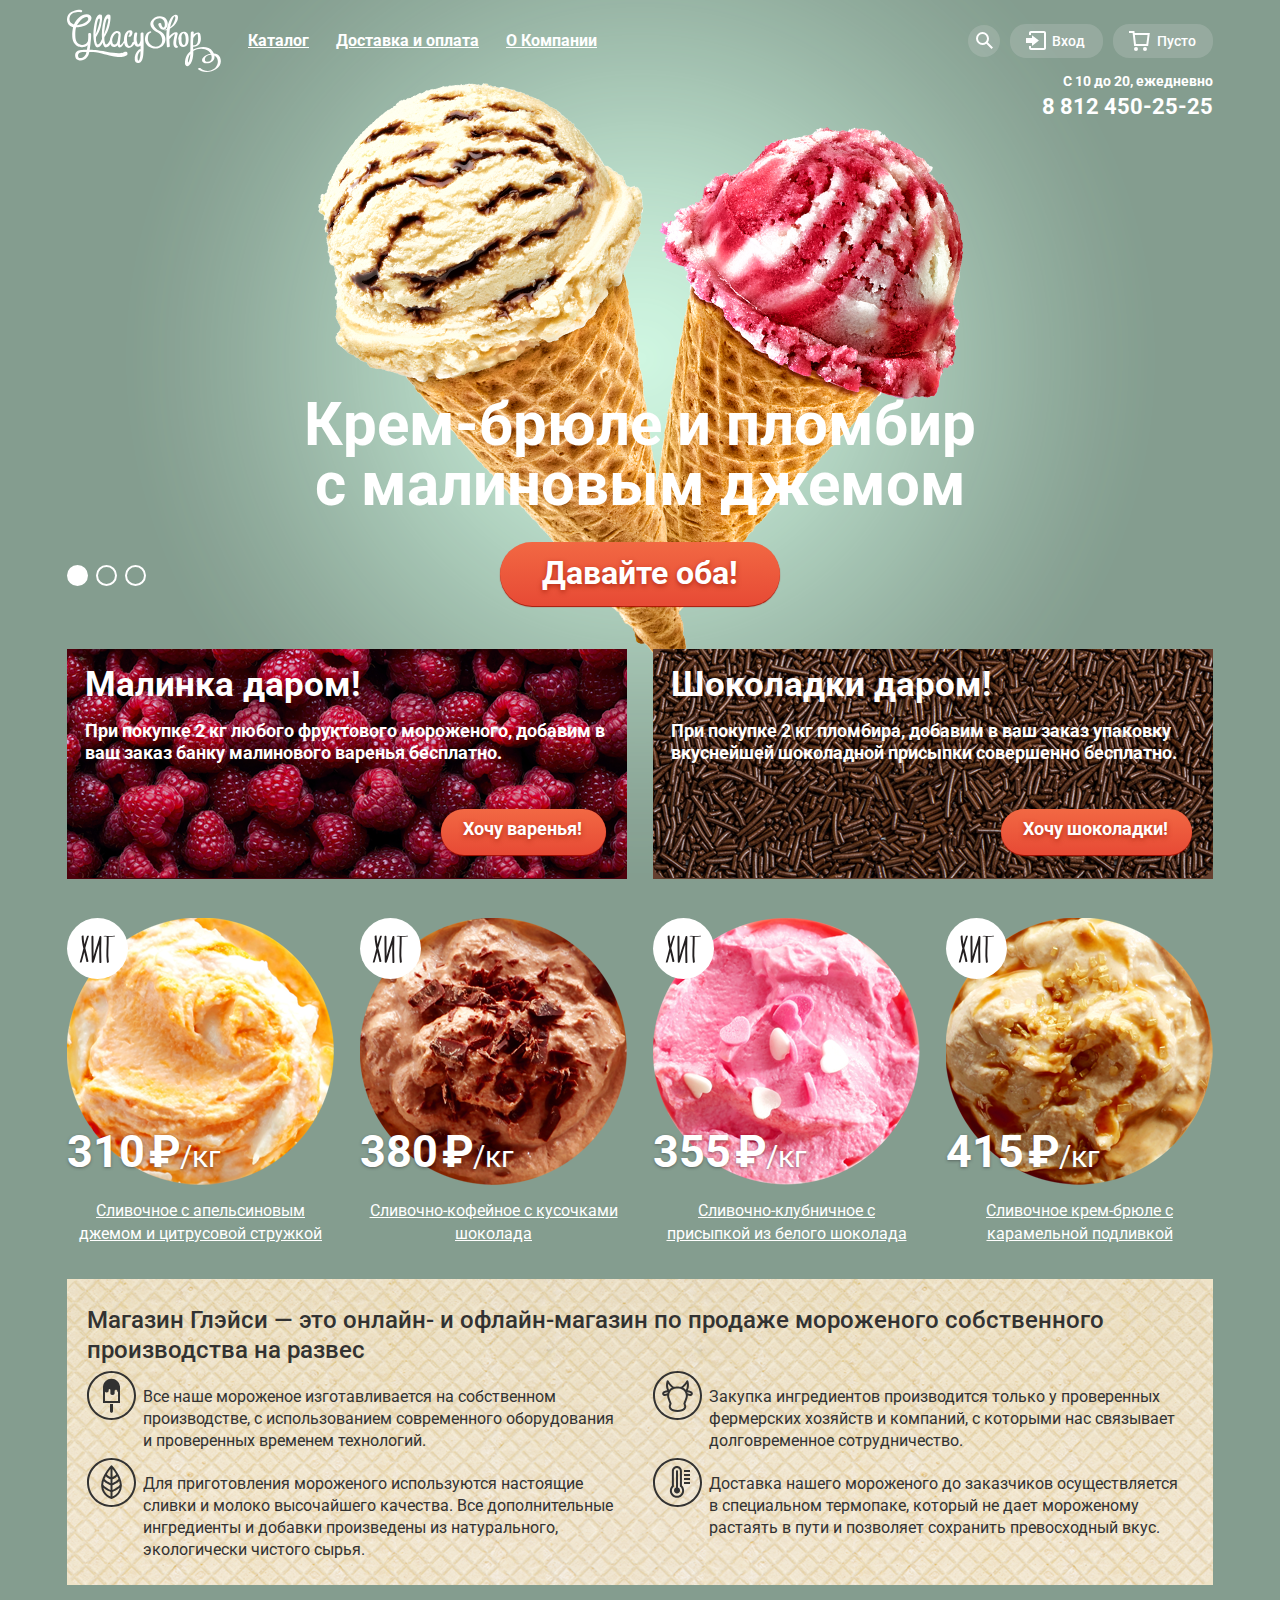
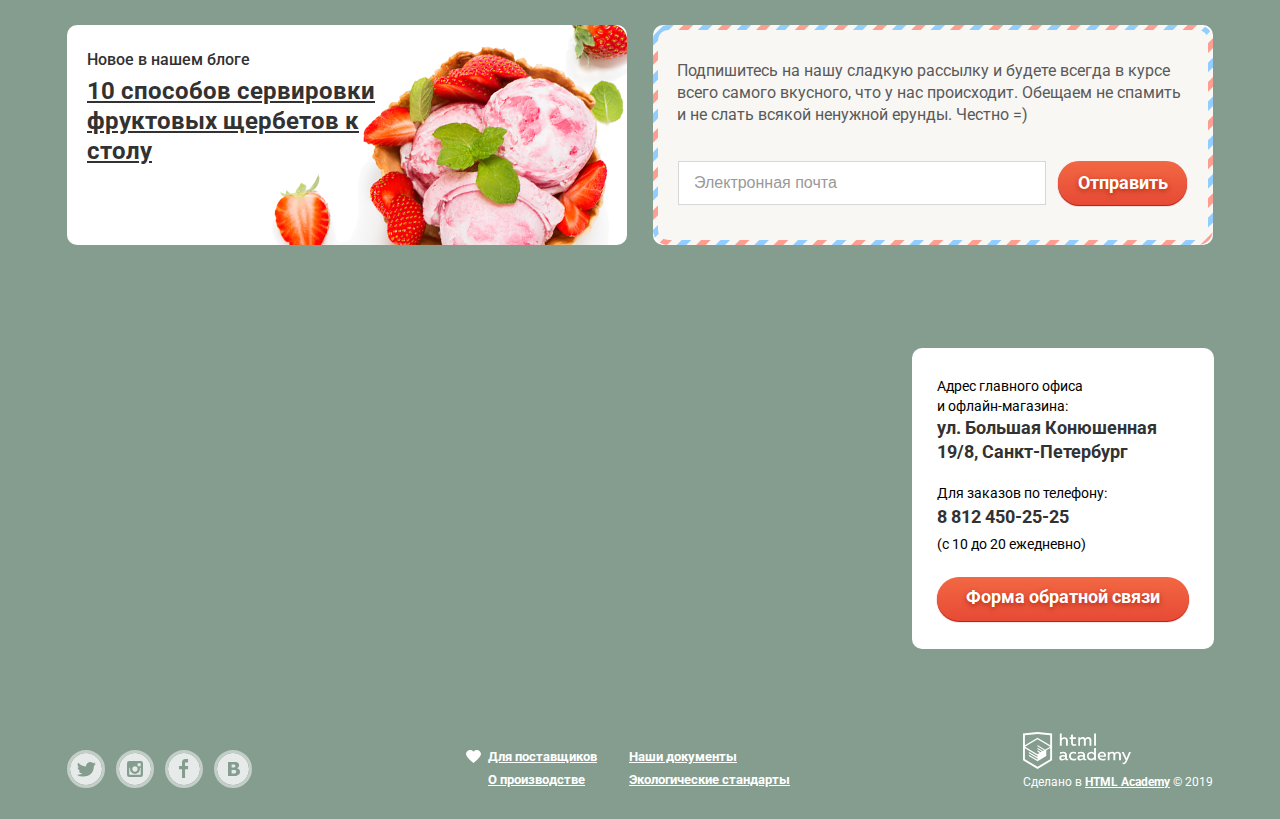
==== commit a83e1bf6: "Предзащита-2" ====
--- a/index.html
+++ b/index.html
@@ -444,32 +444,10 @@
       <section class="footer-copyright">
         <h2 class="visually-hidden">Копирайт</h2>
         <a href="https://htmlacademy.ru/intensive/htmlcss">
-          <svg id="Layer_1" data-name="Layer 1" width="108" height="39" viewBox="0 0 113.47000122070312 38.689998626708984"
-            xmlns="http://www.w3.org/2000/svg">
-            <title>logo_name</title>
-            <path d="M401.93,351.51a2.07,2.07,0,0,0,.58-0.11v1.4a3.41,3.41,0,0,1-1.24.22,1.75,1.75,0,0,1-1.75-1,5.08,5.08,0,0,1-3.3,1.13c-1.59,0-3.06-.87-3.06-2.68,0-2.24,2.08-2.93,3.9-2.93a11.63,11.63,0,0,1,2.28.26v-0.31c0-1.09-.8-1.86-2.3-1.86a7.79,7.79,0,0,0-3.15.67v-1.79a10.72,10.72,0,0,1,3.35-.58c2.48,0,4,1.18,4,3.83v3.14A0.57,0.57,0,0,0,401.93,351.51Zm-6.76-1.19a1.42,1.42,0,0,0,1.64,1.29,3.56,3.56,0,0,0,2.53-1V349.1a10.21,10.21,0,0,0-1.9-.22C396.34,348.89,395.17,349.23,395.17,350.33Z"
-              transform="translate(-355.09 -323.29)" fill="#fff" />
-            <path d="M408.15,343.91a5.29,5.29,0,0,1,2.7.67v1.79a4.28,4.28,0,0,0-2.42-.73,2.89,2.89,0,1,0,0,5.76,5.26,5.26,0,0,0,2.55-.67v1.8a6.58,6.58,0,0,1-2.9.6,4.42,4.42,0,0,1-4.72-4.54A4.54,4.54,0,0,1,408.15,343.91Z"
-              transform="translate(-355.09 -323.29)" fill="#fff" />
-            <path d="M420.93,351.51a2.07,2.07,0,0,0,.58-0.11v1.4a3.41,3.41,0,0,1-1.24.22,1.75,1.75,0,0,1-1.75-1,5.08,5.08,0,0,1-3.3,1.13c-1.59,0-3.06-.87-3.06-2.68,0-2.24,2.08-2.93,3.9-2.93a11.63,11.63,0,0,1,2.28.26v-0.31c0-1.09-.8-1.86-2.3-1.86a7.79,7.79,0,0,0-3.15.67v-1.79a10.72,10.72,0,0,1,3.35-.58c2.48,0,4,1.18,4,3.83v3.14A0.57,0.57,0,0,0,420.93,351.51Zm-6.76-1.19a1.42,1.42,0,0,0,1.64,1.29,3.56,3.56,0,0,0,2.53-1V349.1a10.21,10.21,0,0,0-1.9-.22C415.33,348.89,414.17,349.23,414.17,350.33Z"
-              transform="translate(-355.09 -323.29)" fill="#fff" />
-            <path d="M431.76,340.14V352.9H430v-1.39a4.07,4.07,0,0,1-3.35,1.62,4.62,4.62,0,0,1,0-9.22,4,4,0,0,1,3.15,1.37v-5.14h2ZM427,345.62a2.9,2.9,0,0,0,0,5.8,3,3,0,0,0,2.79-1.84v-2.13A3.06,3.06,0,0,0,427,345.62Z"
-              transform="translate(-355.09 -323.29)" fill="#fff" />
-            <path d="M438.08,343.91c3.48,0,4.68,2.81,4.12,5.34h-6.58c0.22,1.57,1.75,2.22,3.35,2.22a6.41,6.41,0,0,0,2.77-.62v1.68a7.5,7.5,0,0,1-3.14.6c-2.68,0-5-1.53-5-4.61A4.39,4.39,0,0,1,438.08,343.91Zm0.09,1.62a2.39,2.39,0,0,0-2.57,2.26h4.85A2.06,2.06,0,0,0,438.17,345.53Z"
-              transform="translate(-355.09 -323.29)" fill="#fff" />
-            <path d="M444.19,352.9v-8.75h1.73v1.09a4,4,0,0,1,2.92-1.33,3,3,0,0,1,2.73,1.4,4.33,4.33,0,0,1,3.06-1.4,3.21,3.21,0,0,1,3.32,3.52v5.47h-2v-5.41a1.67,1.67,0,0,0-1.73-1.84,2.94,2.94,0,0,0-2.17,1.18c0,0.2,0,.4,0,0.6v5.47h-2v-5.41a1.67,1.67,0,0,0-1.73-1.84,3.11,3.11,0,0,0-2.32,1.35v5.91h-2Z"
-              transform="translate(-355.09 -323.29)" fill="#fff" />
-            <path d="M466.56,344.15h2l-4.1,9.93c-0.95,2.28-2.19,3-3.52,3a5,5,0,0,1-1.15-.15v-1.66a3,3,0,0,0,.89.13c0.95,0,1.66-.67,2.17-2l0.18-.44-4.16-8.82H461l3,6.6Z"
-              transform="translate(-355.09 -323.29)" fill="#fff" />
-            <path d="M395.75,324.82v5a4,4,0,0,1,2.83-1.2,3.41,3.41,0,0,1,3.61,3.57v5.41h-2v-5.16a1.9,1.9,0,0,0-2-2.1,3.08,3.08,0,0,0-2.44,1.46v5.8h-2V324.82h2Z"
-              transform="translate(-355.09 -323.29)" fill="#fff" />
-            <path d="M407.52,325.71v3.12h3.17v1.71h-3.17v4c0,1.15.53,1.53,1.66,1.53a4.71,4.71,0,0,0,1.77-.35v1.68a7.14,7.14,0,0,1-2.35.38,2.68,2.68,0,0,1-3-2.88v-4.38H404v-1.71h1.57v-2.64Z"
-              transform="translate(-355.09 -323.29)" fill="#fff" />
-            <path d="M413.19,337.58v-8.75h1.73v1.09a4,4,0,0,1,2.92-1.33,3,3,0,0,1,2.73,1.4,4.33,4.33,0,0,1,3.06-1.4,3.21,3.21,0,0,1,3.32,3.52v5.47h-2v-5.41a1.67,1.67,0,0,0-1.73-1.84,2.94,2.94,0,0,0-2.17,1.18c0,0.2,0,.4,0,0.6v5.47h-2v-5.41a1.67,1.67,0,0,0-1.73-1.84,3.11,3.11,0,0,0-2.32,1.35v5.91h-2Z"
-              transform="translate(-355.09 -323.29)" fill="#fff" />
-            <rect x="74.72" y="1.52" width="1.95" height="12.76" fill="#fff" />
-            <path d="M370.53,323.31l-0.16,0-15.28,1.6v28L370.37,362l15.28-9.09v-28Zm13.12,28.45-13.28,7.9-13.28-7.9V340.28l13.22,7.87,0,1.43-9.07-5.4v1.38l9.11,5.47,0,1.46-9.1-5.42v1.38l9.11,5.47h0l9.19-5.5v-1.39h0v-4.52l4.1-2.45v11.67Zm0-13.16L380,340.74h0l-1.68,1-8-4.76v1.38l6.84,4.07-0.06,0-0.15.09-1,.57-5.64-3.36v1.38l4.45,2.65-1.05.7,0,0-3.36-2v1.38l2.21,1.3-2.25,1.35-13.16-7.82,13.17-7.92h0Zm0-1.39-13.35-7.87h0l-13.2,7.86v-10.5l13.28-1.39,13.28,1.39v10.51Z"
-              transform="translate(-355.09 -323.29)" fill="#fff" />
+          <svg id="Layer_1" data-name="Layer 1" xmlns="http://www.w3.org/2000/svg" width="108" height="39" viewBox="0 0 108.08 36.85">
+            <title>logo-htmlacademy-small1</title>
+            <path d="M44.61,26.88a2,2,0,0,0,.55-0.1v1.33a3.25,3.25,0,0,1-1.18.21,1.67,1.67,0,0,1-1.67-1,4.84,4.84,0,0,1-3.14,1.08c-1.51,0-2.91-.83-2.91-2.55,0-2.13,2-2.79,3.71-2.79a11.08,11.08,0,0,1,2.17.25v-0.3c0-1-.76-1.77-2.19-1.77a7.42,7.42,0,0,0-3,.64v-1.7a10.21,10.21,0,0,1,3.19-.55c2.36,0,3.81,1.12,3.81,3.65v3a0.54,0.54,0,0,0,.49.59h0.17Zm-6.44-1.13A1.35,1.35,0,0,0,39.63,27h0.11a3.39,3.39,0,0,0,2.41-1V24.58a9.72,9.72,0,0,0-1.81-.21c-1,0-2.16.33-2.16,1.38h0Zm12.36-6.11a5,5,0,0,1,2.57.64V22a4.08,4.08,0,0,0-2.3-.7,2.75,2.75,0,1,0,0,5.49,5,5,0,0,0,2.43-.64v1.71a6.27,6.27,0,0,1-2.76.57A4.21,4.21,0,0,1,46,24.51q0-.21,0-0.41a4.32,4.32,0,0,1,4.18-4.46h0.38Zm12.17,7.24a2,2,0,0,0,.55-0.1v1.33a3.25,3.25,0,0,1-1.18.21,1.67,1.67,0,0,1-1.67-1,4.84,4.84,0,0,1-3.14,1.08c-1.51,0-2.91-.83-2.91-2.55,0-2.13,2-2.79,3.71-2.79a11.08,11.08,0,0,1,2.17.25v-0.3c0-1-.76-1.77-2.19-1.77a7.42,7.42,0,0,0-3,.64v-1.7a10.21,10.21,0,0,1,3.19-.55c2.36,0,3.81,1.12,3.81,3.65v3a0.54,0.54,0,0,0,.49.59h0.17Zm-6.44-1.13A1.35,1.35,0,0,0,57.73,27h0.11a3.39,3.39,0,0,0,2.41-1V24.58a9.72,9.72,0,0,0-1.81-.21c-1.06,0-2.16.33-2.16,1.38h0ZM73,16V28.2H71.35V26.88a3.88,3.88,0,0,1-3.19,1.54,4.4,4.4,0,0,1,0-8.78,3.81,3.81,0,0,1,3,1.3V16H73Zm-4.53,5.22a2.76,2.76,0,1,0,0,5.52A2.86,2.86,0,0,0,71.15,25V23A2.91,2.91,0,0,0,68.49,21.27ZM79,19.64c3.31,0,4.46,2.68,3.92,5.09H76.7c0.21,1.5,1.67,2.11,3.19,2.11a6.11,6.11,0,0,0,2.64-.59v1.6a7.14,7.14,0,0,1-3,.57C77,28.42,74.78,27,74.78,24a4.18,4.18,0,0,1,4-4.39H79Zm0.09,1.54a2.28,2.28,0,0,0-2.44,2.1v0.06H81.3A2,2,0,0,0,79.13,21.18Zm5.73,7V19.87h1.65v1a3.81,3.81,0,0,1,2.78-1.27A2.86,2.86,0,0,1,91.89,21a4.12,4.12,0,0,1,2.91-1.33A3.06,3.06,0,0,1,98,23V28.2h-1.9V23.05a1.59,1.59,0,0,0-1.42-1.75H94.42a2.8,2.8,0,0,0-2.07,1.12V28.2h-1.9V23.05A1.59,1.59,0,0,0,89,21.31H88.8a3,3,0,0,0-2.21,1.29v5.63H84.86Zm21.31-8.33h1.9l-3.91,9.46c-0.9,2.17-2.09,2.86-3.35,2.86a4.76,4.76,0,0,1-1.1-.14V30.46a2.86,2.86,0,0,0,.85.12c0.9,0,1.58-.64,2.07-1.9l0.17-.42-4-8.4h2l2.86,6.29ZM38.73,1.46V6.22a3.81,3.81,0,0,1,2.7-1.14,3.25,3.25,0,0,1,3.44,3.4v5.15H43V8.72a1.81,1.81,0,0,0-1.61-2h-0.3a2.93,2.93,0,0,0-2.32,1.39v5.52h-1.9V1.46h1.9ZM49.94,2.31v3h3V6.91h-3v3.81c0,1.1.5,1.46,1.58,1.46a4.49,4.49,0,0,0,1.69-.33v1.6A6.8,6.8,0,0,1,51,13.8a2.55,2.55,0,0,1-2.86-2.74V6.89H46.58V5.26h1.5V2.74Zm5.4,11.31V5.28H57v1A3.81,3.81,0,0,1,59.77,5a2.86,2.86,0,0,1,2.6,1.33A4.12,4.12,0,0,1,65.28,5,3.06,3.06,0,0,1,68.44,8.4v5.21h-1.9V8.46a1.59,1.59,0,0,0-1.42-1.75H64.89a2.8,2.8,0,0,0-2.07,1.12v5.78h-1.9V8.46A1.59,1.59,0,0,0,59.5,6.71H59.27A3,3,0,0,0,57.06,8v5.63H55.34ZM71.17,1.45H73V13.6H71.17V1.45ZM14.71,0H14.55L0,1.54V28.21l14.55,8.66,14.55-8.66V1.54Zm12.5,27.1L14.55,34.64,1.9,27.12V16.18l12.59,7.5V25L5.86,19.9v1.31l8.68,5.21v1.39L5.87,22.65V24l8.68,5.21,8.75-5.24V18.31L27.2,16V27.12Zm0-12.53-3.48,2-1.6,1L14.51,13v1.31L21,18.23H21l-0.14.09-1,.54-5.37-3.2V17l4.24,2.52-1,.67-3.2-1.9v1.31l2.1,1.24L14.5,22.1,2,14.65,14.51,7.11Zm0-1.32L14.49,5.76,1.91,13.25v-10L14.56,1.92,27.21,3.25v10h0Z"
+              transform="translate(0 -0.02)" fill="#fff" />
           </svg>
         </a>
         <p>Сделано в <a href="https://htmlacademy.ru/intensive/htmlcss">HTML Academy</a> &copy; 2019</p>
--- a/css/main.css
+++ b/css/main.css
@@ -21,7 +21,7 @@
   /* минимальная ширина равна ширине сайта, для предотвращения обрезания
   фона справа при увеличении масштаба */
   min-width: 1200px;
-  ;
+  height: 100%;  
 }
 
 a {
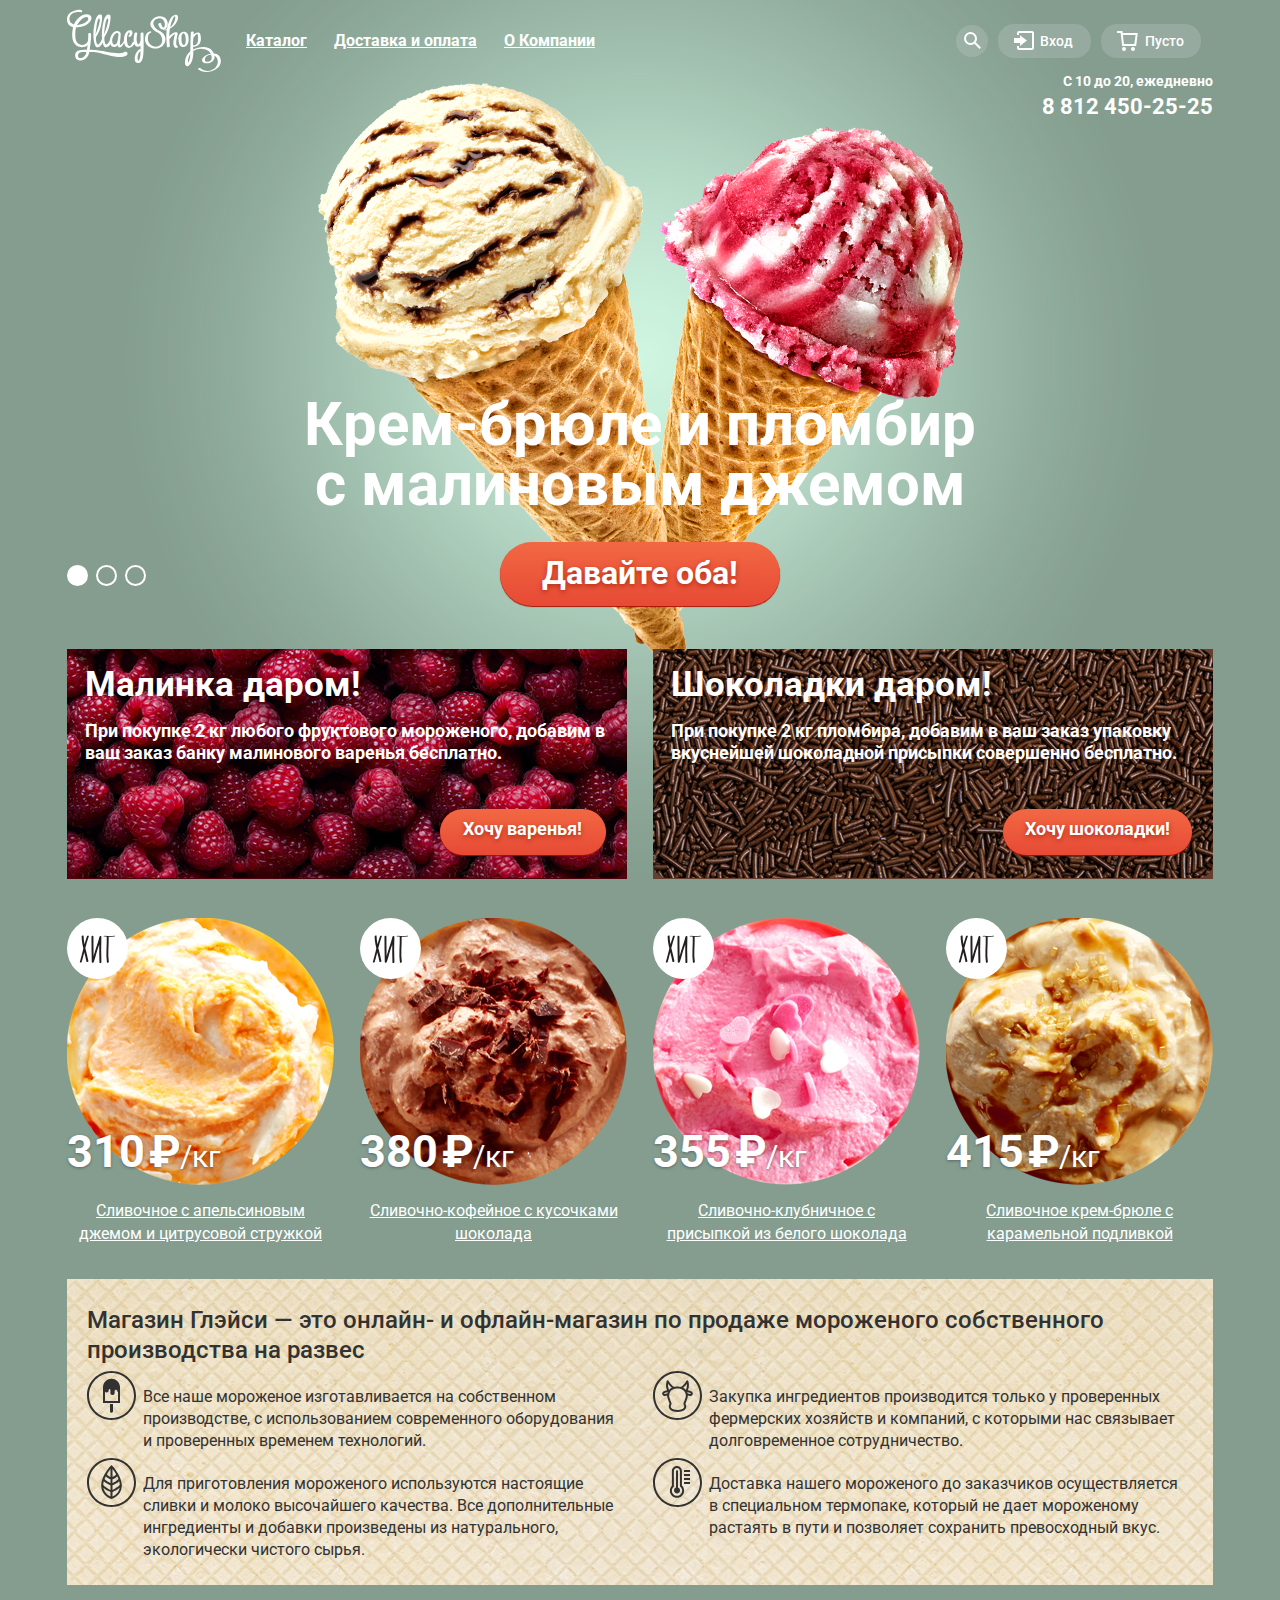
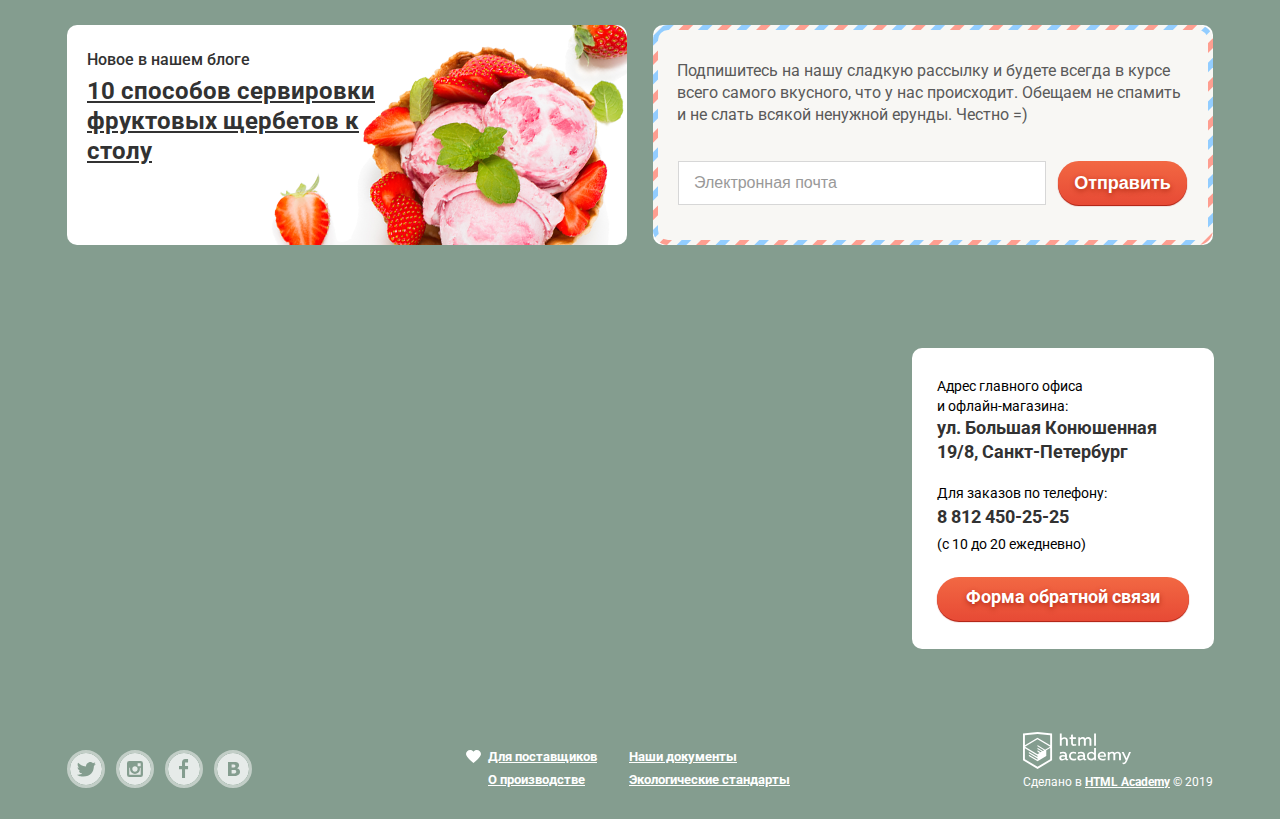
==== commit b235412e: "Предзащита-3" ====
--- a/index.html
+++ b/index.html
@@ -144,11 +144,6 @@
         </nav>
       </div>
 
-      <!-- Нижняя часть хэдера - телефон и время -->
-      <div class="header-contacts">
-        <p class="header-contacts-time">С 10 до 20, ежедневно</p>
-        <a class="header-contacts-phone" href="tel:88124502525">8 812 450-25-25</a>
-      </div>
     </header>
 
 
@@ -156,6 +151,11 @@
     <main class="container-main">
       <!-- Контейнер для мейна кроме карты -->
       <div class="container">
+        <!-- Секция - телефон и время -->
+        <div class="ahead-contacts">
+          <p class="ahead-contacts-time">С 10 до 20, ежедневно</p>
+          <a class="ahead-contacts-phone" href="tel:88124502525">8 812 450-25-25</a>
+        </div>
 
         <!-- Скрытый ЗАГОЛОВОК страницы -->
         <h1 class="visually-hidden">Магазин Gllacy Shop</h1>
@@ -335,7 +335,8 @@
               <h2 class="visually-hidden">Подписка на рассылку</h2>
               <p>Подпишитесь на нашу сладкую рассылку и будете всегда в курсе всего самого вкусного, что у нас
                 происходит.
-                Обещаем не спамить и не слать всякой ненужной ерунды. Честно =)</p>
+                Обещаем не спамить и не слать всякой ненужной ерунды. Честно =)
+              </p>
               <!-- Форма подписки -->
               <form class="form-mailing" action="#" method="POST">
                 <label for="mailing-item-mail" class="visually-hidden">Введите вашу электронную почту</label>
@@ -350,7 +351,7 @@
 
 
       <!-- Интерактивная google Карта с карточкой с адресом и кнопкой вызывающей форму обратной связи -->
-      <section class="map-and-adress">
+      <section class="map-and-address">
         <h2 class="visually-hidden">Карта и адрес с вызовом формы обратной связи</h2>
         <!-- Виджет карты (во всю ширину экрана)-->
         <iframe src="https://www.google.com/maps/embed?pb=!1m18!1m12!1m3!1d1188.3790368421896!2d30.32201006758938!3d59.9386574657048!2m3!1f0!2f0!3f0!3m2!1i1024!2i768!4f13.1!3m3!1m2!1s0x4696310fca145cc1%3A0x42b32648d8238007!2z0JHQvtC70YzRiNCw0Y8g0JrQvtC90Y7RiNC10L3QvdCw0Y8g0YPQuy4sIDE5LzgsINCh0LDQvdC60YIt0J_QtdGC0LXRgNCx0YPRgNCzLCAxOTExODY!5e0!3m2!1sru!2sru!4v1550557561654"
@@ -358,23 +359,23 @@
 
         <!-- Контейнер карточки адреса. Карточка привязана к нему для правильного позиционирования
         при изменении масштаба-->
-        <div class="adress-container container">
+        <div class="address-container container">
           <!-- Карточка адреса -->
-          <section class="adress-item">
+          <section class="address-item">
             <h2 class="visually-hidden">Наши координаты</h2>
-            <p class="adress-item-header adress-item-header-adress">
+            <p class="address-item-header address-item-header-address">
               Адрес главного офиса <br>
               и офлайн-магазина:
             </p>
-            <p class="adress-item-text adress-item-text-adress">
+            <p class="address-item-text address-item-text-address">
               ул. Большая Конюшенная <br>
               19/8, Санкт-Петербург
             </p>
-            <p class="adress-item-header adress-item-header-phone">Для заказов по телефону:</p>
-            <p class="adress-item-text adress-item-text-phone">
+            <p class="address-item-header address-item-header-phone">Для заказов по телефону:</p>
+            <p class="address-item-text address-item-text-phone">
               <a href="tel:88124502525">8 812 450-25-25</a>
             </p>
-            <p class="adress-item-header adress-item-header-time">(с 10 до 20 ежедневно)</p>
+            <p class="address-item-header address-item-header-time">(с 10 до 20 ежедневно)</p>
             <a class="button button-feedback" href="#">Форма обратной связи</a>
           </section>
         </div>
@@ -483,6 +484,7 @@
 
   <!-- скрипт для modal -->
   <script src="js/script.js"></script>
+  
 </body>
 
 </html>
--- a/css/main.css
+++ b/css/main.css
@@ -1,4 +1,3 @@
-/* класс для скрытия */
 .visually-hidden {
   position: absolute;
   width: 1px;
@@ -8,7 +7,7 @@
   padding: 0;
   white-space: nowrap;
   -webkit-clip-path: inset(100%);
-          clip-path: inset(100%);
+  clip-path: inset(100%);
   clip: rect(0 0 0 0);
   overflow: hidden;
 }
@@ -18,10 +17,8 @@
   padding: 0;
   font-family: "Roboto", Arial, sans-serif;
   color: #000000;
-  /* минимальная ширина равна ширине сайта, для предотвращения обрезания
-  фона справа при увеличении масштаба */
   min-width: 1200px;
-  height: 100%;  
+  height: 100%;
 }
 
 a {
@@ -29,9 +26,6 @@
   color: #ffffff;
 }
 
-
-
-/* глолбальная обертка сайта, для слайдера */
 .global-page-wrapper {
   background-color: #849d8f;
   background-image: url("../img/icecream-double-1.png");
@@ -42,7 +36,6 @@
   transition: background-image 0.5s ease, background-color 0.5s ease;
 }
 
-/* контейнер для стилизации блоков сайта по ширине */
 .container {
   width: 1200px;
   margin: 0 auto;
@@ -50,20 +43,18 @@
   padding-right: 27px;
 }
 
-/* BOX_SIZING */
 html {
   -webkit-box-sizing: border-box;
-          box-sizing: border-box;
+  box-sizing: border-box;
 }
 
 *,
 *:before,
 *:after {
   -webkit-box-sizing: inherit;
-          box-sizing: inherit;
-}
-
-/* Кнопки */
+  box-sizing: inherit;
+}
+
 .button {
   border: none;
   background-color: #f26843;
@@ -72,8 +63,7 @@
   background-image: -o-linear-gradient(top, #f26843 0%, #e74a35 100%);
   background-image: linear-gradient(to bottom, #f26843 0%, #e74a35 100%);
   -webkit-box-shadow: 0 1px 1px rgba(172, 16, 0, 1);
-          box-shadow: 0 1px 1px rgba(172, 16, 0, 1);
-  font-family: Roboto;
+  box-shadow: 0 1px 1px rgba(172, 16, 0, 1);
   font-weight: bold;
   text-decoration: none;
   color: #ffffff;
@@ -91,7 +81,7 @@
   background-image: -o-linear-gradient(left, #ed705e 0%, #f58669 100%);
   background-image: linear-gradient(90deg, #ed705e 0%, #f58669 100%);
   -webkit-box-shadow: 0px 2px 0px 0px rgba(172, 16, 0, 1);
-          box-shadow: 0px 2px 0px 0px rgba(172, 16, 0, 1);
+  box-shadow: 0px 2px 0px 0px rgba(172, 16, 0, 1);
   cursor: pointer;
 }
 
@@ -103,23 +93,21 @@
   background-image: -o-linear-gradient(left, #e74a35 0%, #f26843 100%);
   background-image: linear-gradient(90deg, #e74a35 0%, #f26843 100%);
   -webkit-box-shadow: inset 0px 2px 2px 0px rgba(148, 39, 24, 1);
-          box-shadow: inset 0px 2px 2px 0px rgba(148, 39, 24, 1);
+  box-shadow: inset 0px 2px 2px 0px rgba(148, 39, 24, 1);
   cursor: pointer;
 }
 
-/* Хедер */
 .header-main-top {
   display: -webkit-box;
   display: -ms-flexbox;
   display: flex;
   -webkit-box-pack: start;
-      -ms-flex-pack: start;
-          justify-content: flex-start;
-}
-
-/* Лого */
+  -ms-flex-pack: start;
+  justify-content: flex-start;
+}
+
 .main-logo {
-  margin-right: 13px;
+  margin-right: 11px;
   line-height: 0;
   padding-top: 9px;
 }
@@ -131,34 +119,30 @@
   height: 64px;
 }
 
-
-/* Главное меню */
 .main-navigation {
   display: -webkit-box;
   display: -ms-flexbox;
   display: flex;
   -ms-flex-wrap: wrap;
-      flex-wrap: wrap;
+  flex-wrap: wrap;
   width: 979px;
 }
 
-/* Меню навигации и пользовательское */
 .site-nav-main,
 .site-nav-other {
   display: -webkit-box;
   display: -ms-flexbox;
   display: flex;
   -ms-flex-wrap: wrap;
-      flex-wrap: wrap;
+  flex-wrap: wrap;
   -webkit-box-align: center;
-      -ms-flex-align: center;
-          align-items: center;
+  -ms-flex-align: center;
+  align-items: center;
   list-style: none;
   margin: 0;
   padding: 0;
 }
 
-/* Меню навигации-левая часть */
 .site-nav-main {
   padding-top: 7px;
 }
@@ -183,12 +167,11 @@
 
 .site-nav-element:active {
   -webkit-box-shadow: inset 0px 2px 1px 0 #696969;
-          box-shadow: inset 0px 2px 1px 0 #696969;
+  box-shadow: inset 0px 2px 1px 0 #696969;
   background-color: #ededed;
   text-decoration: none;
 }
 
-/* Выпадающее меню Каталог*/
 .site-nav-main li {
   position: relative;
 }
@@ -212,20 +195,16 @@
   list-style: none;
   background-color: #f8f7f4;
   -webkit-box-shadow: 0px 20px 20px 0 rgba(0, 0, 0, 0.4);
-          box-shadow: 0px 20px 20px 0 rgba(0, 0, 0, 0.4);
+  box-shadow: 0px 20px 20px 0 rgba(0, 0, 0, 0.4);
   overflow: hidden;
 }
 
 .catalog-item {
-  /* важно */
   min-width: 143px;
-  /* важно */
 }
 
 .catalog-item a {
-  /* важно */
   display: block;
-  /* важно */
   font-size: 14px;
   line-height: 16px;
   font-weight: normal;
@@ -256,7 +235,6 @@
   position: absolute;
   content: "";
   bottom: 0px;
-  ;
   left: 6px;
   width: 128px;
   height: 1px;
@@ -272,7 +250,6 @@
   background-color: #f6b5a5;
 }
 
-/* Пользовательское меню-правая часть */
 .site-nav-other {
   margin-left: auto;
   padding-top: 8px;
@@ -291,10 +268,6 @@
   margin-right: 10px;
 }
 
-.site-nav-other a:last-child {
-  margin-right: 0;
-}
-
 .site-nav-other a:hover,
 .site-nav-other a:focus,
 .site-nav-other a:active {
@@ -303,18 +276,17 @@
   text-decoration: none;
 }
 
-/* Пункт пользовательского меню - Поиск */
 .site-nav-other .button-search {
   display: -webkit-box;
   display: -ms-flexbox;
   display: flex;
   padding: 0;
   -webkit-box-align: center;
-      -ms-flex-align: center;
-          align-items: center;
+  -ms-flex-align: center;
+  align-items: center;
   -webkit-box-pack: center;
-      -ms-flex-pack: center;
-          justify-content: center;
+  -ms-flex-pack: center;
+  justify-content: center;
   background-color: rgba(225, 225, 225, 0.2);
   width: 32px;
   height: 32px;
@@ -326,7 +298,6 @@
   fill: #000000;
 }
 
-/* Выпадающая форма поиска */
 .site-nav-other li {
   position: relative;
 }
@@ -401,16 +372,15 @@
   border: 2px solid rgba(46, 136, 228, 0.52);
 }
 
-/* Пункт пользовательского меню - Вход */
 .button-login {
   display: -webkit-box;
   display: -ms-flexbox;
   display: flex;
   -ms-flex-wrap: wrap;
-      flex-wrap: wrap;
+  flex-wrap: wrap;
   -webkit-box-align: center;
-      -ms-flex-align: center;
-          align-items: center;
+  -ms-flex-align: center;
+  align-items: center;
   background-color: rgba(225, 225, 225, 0.2);
   min-height: 32px;
   width: 93px;
@@ -428,7 +398,6 @@
   fill: #000000;
 }
 
-/* Выпадающая форма логина */
 .login {
   position: absolute;
   right: 10px;
@@ -437,7 +406,6 @@
   z-index: 1;
 }
 
-/* Из за IE */
 .section-login {
   width: 277px;
 }
@@ -463,8 +431,7 @@
   display: -ms-flexbox;
   display: flex;
   -ms-flex-wrap: wrap;
-      flex-wrap: wrap;
-  
+  flex-wrap: wrap;
 }
 
 .login-item input::-webkit-input-placeholder {
@@ -534,11 +501,11 @@
   display: -ms-flexbox;
   display: flex;
   -ms-flex-wrap: wrap;
-      flex-wrap: wrap;
+  flex-wrap: wrap;
   -webkit-box-orient: vertical;
   -webkit-box-direction: normal;
-      -ms-flex-direction: column;
-          flex-direction: column;
+  -ms-flex-direction: column;
+  flex-direction: column;
   padding-right: 20px;
   padding-top: 18px;
   padding-left: 19px;
@@ -557,16 +524,15 @@
   text-decoration: underline;
 }
 
-/* Пункт пользовательского меню - Корзина */
 .button-basket {
   display: -webkit-box;
   display: -ms-flexbox;
   display: flex;
   -ms-flex-wrap: wrap;
-      flex-wrap: wrap;
+  flex-wrap: wrap;
   -webkit-box-align: center;
-      -ms-flex-align: center;
-          align-items: center;
+  -ms-flex-align: center;
+  align-items: center;
   background-color: rgba(225, 225, 225, 0.2);
   min-height: 32px;
   width: 100px;
@@ -584,36 +550,31 @@
   fill: #000000;
 }
 
-/* Нижняя часть хэдера - телефон и время */
-.header-contacts {
+.ahead-contacts {
   text-align: right;
 }
 
-.header-contacts-time {
+.ahead-contacts-time {
   margin: 0px;
   padding-bottom: 6px;
   font-size: 14px;
   line-height: 16px;
   font-weight: bold;
-  text-align: right;
   color: #ffffff;
 }
 
-.header-contacts-phone {
+.ahead-contacts-phone {
   font-size: 22px;
   line-height: 24px;
-  text-align: right;
   text-decoration: none;
 }
 
-.header-contacts-phone:hover,
-.header-contacts-phone:focus,
-.header-contacts-phone:active {
+.ahead-contacts-phone:hover,
+.ahead-contacts-phone:focus,
+.ahead-contacts-phone:active {
   color: #ffbc9e;
 }
 
-/* MAIN */
-/* Секция слайдов */
 .slides {
   position: relative;
   padding-top: 276px;
@@ -676,7 +637,6 @@
   cursor: pointer;
 }
 
-/* Механизм переключения слайдов */
 #product-1:checked~.global-page-wrapper #slide-1,
 #product-2:checked~.global-page-wrapper #slide-2,
 #product-3:checked~.global-page-wrapper #slide-3 {
@@ -711,27 +671,25 @@
   background-image: url("../img/icecream-double-3.png");
 }
 
-/* Предзагрузка изображений в скрытые элементы для будущей плавной анимации */
 .site-wrapper::before {
   visibility: hidden;
-  background-image: url("img/slider-item2.png");
+  background-image: url("img/icecream-double-2.png");
 }
 
 .site-wrapper::after {
   visibility: hidden;
-  background-image: url("img/slider-item3.png");
-}
-
-/* Секция специальных предложений */
+  background-image: url("img/icecream-double-3.png");
+}
+
 .special-offers-list {
   display: -webkit-box;
   display: -ms-flexbox;
   display: flex;
   -ms-flex-wrap: wrap;
-      flex-wrap: wrap;
+  flex-wrap: wrap;
   -webkit-box-pack: justify;
-      -ms-flex-pack: justify;
-          justify-content: space-between;
+  -ms-flex-pack: justify;
+  justify-content: space-between;
   list-style: none;
   padding: 0;
   margin-bottom: 39px;
@@ -784,20 +742,25 @@
   line-height: 24px;
   font-weight: bold;
   color: #ffffff;
-
   min-height: 46px;
   border-radius: 23px;
+  padding-top: 8px;
+  margin-right: 21px;
+  margin-left: auto;
+}
+
+.special-offers-item:nth-child(1) .button-special-offer {
+  width: 166px;
   padding-left: 22px;
   padding-right: 24px;
-  padding-top: 8px;
-
-  margin-right: 21px;
-
-  /* Из за IE */
-  float: right;  
-}
-
-/* Секция хитов продаж */
+}
+
+.special-offers-item:nth-child(2) .button-special-offer {
+  width: 189px;
+  padding-left: 21px;
+  padding-right: 22px;
+}
+
 .top-sellers .top-sellers-list {
   position: relative;
   margin-bottom: 0px;
@@ -816,7 +779,6 @@
   background-repeat: no-repeat;
 }
 
-/* Секция фьючеров */
 .features {
   min-height: 306px;
   background-color: #eee3c7;
@@ -846,14 +808,12 @@
   display: -ms-flexbox;
   display: flex;
   -ms-flex-wrap: wrap;
-      flex-wrap: wrap;
+  flex-wrap: wrap;
   list-style: none;
   -webkit-box-pack: justify;
-      -ms-flex-pack: justify;
-          justify-content: space-between;
-  /*важно*/
+  -ms-flex-pack: justify;
+  justify-content: space-between;
   width: 1146px;
-  /*важно*/
   padding: 0;
   padding-right: 20px;
   margin: 0;
@@ -901,20 +861,18 @@
   background-image: url("../img/termometr-icon.svg")
 }
 
-/* Оболочка секции новостей и подписки */
 .news-mailing {
   display: -webkit-box;
   display: -ms-flexbox;
   display: flex;
   -ms-flex-wrap: wrap;
-      flex-wrap: wrap;
+  flex-wrap: wrap;
   -webkit-box-pack: justify;
-      -ms-flex-pack: justify;
-          justify-content: space-between;
+  -ms-flex-pack: justify;
+  justify-content: space-between;
   margin-bottom: 40px;
 }
 
-/* Ровости */
 .blog-news {
   background-color: #ffffff;
   background-image: url("../img/strawberry-layer.png");
@@ -952,7 +910,6 @@
   color: #e84d37;
 }
 
-/* Форма подписки на рассылку */
 .subscription-form {
   background-color: #ffffff;
   background-image: url("../img/post-layer.svg");
@@ -985,10 +942,10 @@
   display: -ms-flexbox;
   display: flex;
   -webkit-box-pack: justify;
-      -ms-flex-pack: justify;
-          justify-content: space-between;
+  -ms-flex-pack: justify;
+  justify-content: space-between;
   -ms-flex-wrap: wrap;
-      flex-wrap: wrap;
+  flex-wrap: wrap;
   padding-top: 35px;
   padding-left: 20px;
   padding-right: 21px;
@@ -1053,30 +1010,24 @@
   border-radius: 21px;
 }
 
-/* Карта */
-.map-and-adress {
+.map-and-address {
   position: relative;
   padding: 0;
   width: 100%;
-  /* важно */
   height: 430px;
 }
 
-.map-and-adress iframe {
+.map-and-address iframe {
   width: 100%;
   height: 100%;
   border: 0;
 }
 
-/* Контейнер для карточки адреса, т.к не содержит в себе ничего 
-кроме абсолютно спозиционированой карточки адреса, схлопывается в 0 
-по вертикали, но имеет длину благодаря container, находится сразу 
-под картой */
-.adress-container {
+.address-container {
   position: relative;
 }
 
-.adress-item {
+.address-item {
   position: absolute;
   bottom: 70px;
   right: 2.2%;
@@ -1089,12 +1040,12 @@
   z-index: 2;
 }
 
-.adress-item p {
-  margin: 0;
-}
-
-.adress-item-text,
-.adress-item-text a {
+.address-item p {
+  margin: 0;
+}
+
+.address-item-text,
+.address-item-text a {
   font-size: 18px;
   line-height: 24px;
   text-decoration: none;
@@ -1102,29 +1053,29 @@
   font-weight: bold;
 }
 
-.adress-item-text a:hover,
-.adress-item-text a:focus,
-.adress-item-text a:active {
+.address-item-text a:hover,
+.address-item-text a:focus,
+.address-item-text a:active {
   color: #e84d37;
 }
 
-.adress-item-header-adress {
+.address-item-header-address {
   padding-bottom: 0px;
 }
 
-.adress-item-text-adress {
+.address-item-text-address {
   padding-bottom: 19px;
 }
 
-.adress-item-header-phone {
+.address-item-header-phone {
   padding-bottom: 2px;
 }
 
-.adress-item-text-phone {
+.address-item-text-phone {
   padding-bottom: 5px;
 }
 
-.adress-item-header-time {
+.address-item-header-time {
   padding-bottom: 23px;
 }
 
@@ -1137,7 +1088,6 @@
   padding: 8px 25px;
 }
 
-/* Форма обратной связи */
 .overlay-modal {
   display: none;
   position: fixed;
@@ -1149,7 +1099,6 @@
   background-color: rgba(0, 0, 0, 0.5);
 }
 
-/* класс для JS */
 .overlay-modal-show {
   display: block;
 }
@@ -1166,32 +1115,31 @@
   background-color: #f8f7f4;
   z-index: 1;
   -webkit-animation: bounce 0.3s;
-          animation: bounce 0.3s;
-}
-
-/* Анимация для формы*/
+  animation: bounce 0.3s;
+}
+
 @-webkit-keyframes bounce {
   0% {
     -webkit-transform: translateY(-2000px);
-            transform: translateY(-2000px);
+    transform: translateY(-2000px);
     opacity: 0;
   }
 
   70% {
     -webkit-transform: translateY(30px);
-            transform: translateY(30px);
+    transform: translateY(30px);
     opacity: 0.1;
   }
 
   90% {
     -webkit-transform: translateY(-10px);
-            transform: translateY(-10px);
+    transform: translateY(-10px);
     opacity: 0.7;
   }
 
   100% {
     -webkit-transform: translateY(0);
-            transform: translateY(0);
+    transform: translateY(0);
     opacity: 1;
   }
 }
@@ -1199,25 +1147,25 @@
 @keyframes bounce {
   0% {
     -webkit-transform: translateY(-2000px);
-            transform: translateY(-2000px);
+    transform: translateY(-2000px);
     opacity: 0;
   }
 
   70% {
     -webkit-transform: translateY(30px);
-            transform: translateY(30px);
+    transform: translateY(30px);
     opacity: 0.1;
   }
 
   90% {
     -webkit-transform: translateY(-10px);
-            transform: translateY(-10px);
+    transform: translateY(-10px);
     opacity: 0.7;
   }
 
   100% {
     -webkit-transform: translateY(0);
-            transform: translateY(0);
+    transform: translateY(0);
     opacity: 1;
   }
 }
@@ -1238,7 +1186,7 @@
   display: -ms-flexbox;
   display: flex;
   -ms-flex-wrap: wrap;
-      flex-wrap: wrap;
+  flex-wrap: wrap;
   padding-left: 24px;
   padding-top: 24px;
 }
@@ -1380,20 +1328,17 @@
   cursor: pointer;
 }
 
-
-/* Футер */
 .footer-main {
   position: relative;
   color: #ffffff;
   font-size: 13px;
   line-height: 18px;
   padding-bottom: 25px;
-  /* min-height: 103px; */
   display: -webkit-box;
   display: -ms-flexbox;
   display: flex;
   -ms-flex-wrap: wrap;
-      flex-wrap: wrap;
+  flex-wrap: wrap;
 }
 
 .footer-social-list,
@@ -1403,14 +1348,13 @@
   display: -ms-flexbox;
   display: flex;
   -ms-flex-wrap: wrap;
-      flex-wrap: wrap;
+  flex-wrap: wrap;
   list-style: none;
   padding: 0;
   margin: 0;
   margin-top: 28px;
 }
 
-/* Соцсети */
 .footer-social-list {
   padding-top: 7px;
 }
@@ -1445,8 +1389,6 @@
   border: 3px solid #dae2de;
 }
 
-
-/* Документы */
 .footer-documents {
   padding-top: 5px;
   display: -webkit-box;
@@ -1459,8 +1401,8 @@
 .footer-documents-list-right {
   -webkit-box-orient: vertical;
   -webkit-box-direction: normal;
-      -ms-flex-direction: column;
-          flex-direction: column;
+  -ms-flex-direction: column;
+  flex-direction: column;
   position: relative;
 }
 
@@ -1506,7 +1448,6 @@
   color: #ffbc9e;
 }
 
-/* Копирайт */
 .footer-copyright {
   margin-left: auto;
   padding-top: 16px;
@@ -1525,9 +1466,6 @@
   height: 39px;
 }
 
-
-/* Стили catalog.html */
-/* АКТИВНЫЕ элементы главного меню Каталог */
 .catalog-page .global-page-wrapper {
   background-image: none;
 }
@@ -1541,16 +1479,15 @@
   background-color: #d07058;
 }
 
-/* Кнопка АКТИВНОЙ корзины */
 .site-nav-other .button-basket-active {
   display: -webkit-box;
   display: -ms-flexbox;
   display: flex;
   -ms-flex-wrap: wrap;
-      flex-wrap: wrap;
+  flex-wrap: wrap;
   -webkit-box-align: center;
-      -ms-flex-align: center;
-          align-items: center;
+  -ms-flex-align: center;
+  align-items: center;
   background-color: #ffffff;
   color: #000000;
   height: 32px;
@@ -1564,7 +1501,6 @@
   margin-right: 5px;
 }
 
-/* Выпадающая корзина */
 .basket {
   display: none;
   position: absolute;
@@ -1582,7 +1518,7 @@
   margin-top: 5px;
   border-radius: 5px;
   -webkit-box-shadow: 0px 20px 20px 0 rgba(0, 0, 0, 0.4);
-          box-shadow: 0px 20px 20px 0 rgba(0, 0, 0, 0.4);
+  box-shadow: 0px 20px 20px 0 rgba(0, 0, 0, 0.4);
   background-color: #f8f7f4;
 }
 
@@ -1593,8 +1529,8 @@
   display: flex;
   -webkit-box-orient: vertical;
   -webkit-box-direction: normal;
-      -ms-flex-direction: column;
-          flex-direction: column;
+  -ms-flex-direction: column;
+  flex-direction: column;
   list-style: none;
   padding-left: 20px;
   padding-top: 3px;
@@ -1606,7 +1542,7 @@
   display: -ms-flexbox;
   display: flex;
   -ms-flex-wrap: wrap;
-      flex-wrap: wrap;
+  flex-wrap: wrap;
 }
 
 .basket-list a {
@@ -1671,8 +1607,8 @@
   margin-top: 27px;
   cursor: pointer;
   -webkit-box-ordinal-group: 0;
-      -ms-flex-order: -1;
-          order: -1;
+  -ms-flex-order: -1;
+  order: -1;
 }
 
 .basket-list::after {
@@ -1691,11 +1627,11 @@
   display: flex;
   -webkit-box-orient: vertical;
   -webkit-box-direction: normal;
-      -ms-flex-direction: column;
-          flex-direction: column;
+  -ms-flex-direction: column;
+  flex-direction: column;
   -webkit-box-pack: end;
-      -ms-flex-pack: end;
-          justify-content: flex-end;
+  -ms-flex-pack: end;
+  justify-content: flex-end;
 }
 
 .basket-itog {
@@ -1712,7 +1648,7 @@
   text-align: right;
 }
 
-.button-modal-basket-list {
+.section-basket .button-modal-basket-list {
   font-size: 18px;
   line-height: 24px;
   margin-left: auto;
@@ -1721,37 +1657,30 @@
   width: 170px;
   min-height: 44px;
   border-radius: 21px;
-}
-
-/* Мэйн catalog.html */
+  padding: 0px;
+  padding-top: 10px;
+}
+
 .main-head-catalog {
   font-size: 35px;
   line-height: 41px;
   color: #ffffff;
   -webkit-box-ordinal-group: 2;
-      -ms-flex-order: 1;
-          order: 1;
-  margin: 0;
-  margin-bottom: 49px;
-}
-
-/* Навигационная панель магазина - хлебные крошки */
+  -ms-flex-order: 1;
+  order: 1;
+  margin: 0;
+  margin-bottom: 25px;
+}
+
 .wraper-header-menu {
   display: -webkit-box;
   display: -ms-flexbox;
   display: flex;
   -ms-flex-wrap: wrap;
-      flex-wrap: wrap;
-  -webkit-box-orient: vertical;
-  -webkit-box-direction: normal;
-      -ms-flex-direction: column;
-          flex-direction: column;
-  position: relative;
-}
-
-.shop-menu {
-  position: absolute;
-  top: -20px;
+  flex-wrap: wrap;
+  -webkit-box-align: end;
+  -ms-flex-align: end;
+  align-items: flex-end;
 }
 
 .shop-menu-list {
@@ -1765,6 +1694,7 @@
   color: #ffffff;
   margin: 0;
   padding: 0;
+  padding-bottom: 3px;
 }
 
 .shop-menu-item {
@@ -1788,10 +1718,34 @@
   color: #ffbc9e;
 }
 
-
-/* Секция фильтров */
+.catalog-ahead-contacts {
+  margin-left: auto;
+  text-align: right;
+}
+
+.ahead-contacts-time {
+  margin: 0px;
+  padding-bottom: 6px;
+  font-size: 14px;
+  line-height: 16px;
+  font-weight: bold;
+  color: #ffffff;
+}
+
+.ahead-contacts-phone {
+  font-size: 22px;
+  line-height: 24px;
+  text-decoration: none;
+}
+
+.ahead-contacts-phone:hover,
+.ahead-contacts-phone:focus,
+.ahead-contacts-phone:active {
+  color: #ffbc9e;
+}
+
 .form-filters {
-  margin-bottom: 0px;
+  margin-bottom: 37px;
 }
 
 .filter-form {
@@ -1799,7 +1753,7 @@
   display: -ms-flexbox;
   display: flex;
   -ms-flex-wrap: wrap;
-      flex-wrap: wrap;
+  flex-wrap: wrap;
   font-size: 14px;
   line-height: 18px;
   font-weight: 500;
@@ -1807,6 +1761,10 @@
   color: #ffffff;
 }
 
+.filter-form legend {
+  padding-left: 16px;
+}
+
 .filter-form ul {
   list-style: none;
 }
@@ -1816,22 +1774,14 @@
   margin: 0;
   padding: 0;
   border: none;
-  background-color: rgba(255, 255, 255, 0.2);
-  min-height: 37px;
-  border-radius: 19px;
-  margin-bottom: 37px;
   cursor: pointer;
-}
-
-.filter-form legend {
-  position: absolute;
-  line-height: 16px;
-  top: -21px;
-}
-
-/* Сортировка */
+  min-height: 60px;
+  padding-top: 5px;
+}
+
 .filter-form .filter-sort {
-  margin-right: 14px;
+  margin-right: 16px;
+  margin-bottom: 15px;
 }
 
 .filter-sort select {
@@ -1840,8 +1790,8 @@
   line-height: 18px;
   font-weight: 500;
   -moz-appearance: none;
-       appearance: none;
   -webkit-appearance: none;
+  appearance: none;
   color: #ffffff;
   background: #9db1a6;
   background-image: url("../img/icon-down-dir-white.svg");
@@ -1853,6 +1803,7 @@
   padding-left: 14px;
   border-radius: 19px;
   border: none;
+  min-height: 37px;
 }
 
 .filter-sort select:hover {
@@ -1867,24 +1818,41 @@
 .filter-sort select:focus:hover {
   color: #000000;
   background: #ffffff;
-  ;
   background-image: url("../img/icon-down-dir.svg");
   background-repeat: no-repeat;
   background-position: 94% 12px;
   border: none;
 }
 
-/* Цена */
 .filter-form .filter-price {
-  position: relative;
+  margin-right: 14px;
+  margin-bottom: 15px;
+  padding-top: 0px;
+}
+
+.filter-price-controls {
+  padding-left: 15px;
+  padding-bottom: 5px;
+}
+
+.filter-price-controls input {
+  border: none;
+  background-color: transparent;
+  color: #ffffff;
+  width: 30px;
+}
+
+.filter-max-price input {
+  padding-left: 2px;
+}
+
+.filter-price .slider-field {
   width: 220px;
-  margin-right: 14px;
+  background: #9db1a6;
+  border-radius: 19px;
+  padding-top: 17px;
+  padding-bottom: 16px;
   padding-left: 42px;
-  padding-top: 16px;
-}
-
-.filter-price legend {
-  left: 15px;
 }
 
 .filter-price .slider {
@@ -1892,6 +1860,7 @@
   width: 107px;
   height: 4px;
   background-color: #ffffff;
+  border-radius: 19px;
 }
 
 .filter-price .slider::before {
@@ -1920,7 +1889,7 @@
   position: absolute;
   width: 20px;
   height: 22px;
-  top: 8px;
+  top: 32px;
   left: 35px;
 }
 
@@ -1929,14 +1898,14 @@
   width: 22px;
   height: 25px;
   left: 34px;
-  top: 7px;
+  top: 31px;
 }
 
 .filter-price .second-circle {
   position: absolute;
   width: 20px;
   height: 22px;
-  top: 8px;
+  top: 32px;
   right: 65px;
 }
 
@@ -1944,18 +1913,12 @@
 .second-circle:hover svg {
   width: 22px;
   height: 25px;
-  ;
-  top: 7px;
+  top: 31px;
   right: 64px;
 }
 
-/* Жирность */
 .filter-form .filter-fat {
   width: 415px;
-}
-
-.filter-fat legend {
-  left: 15px;
 }
 
 .list-filter-fat {
@@ -1966,11 +1929,18 @@
   padding: 0;
   padding-left: 15px;
   padding-top: 10px;
+  padding-bottom: 7px;
+  background: #9db1a6;
+  border-radius: 19px;
 }
 
 .list-filter-fat-item {
   position: relative;
-  padding-right: 19px;
+  padding-right: 20px;
+}
+
+.list-filter-fat-item {
+  padding-right: 18px;
 }
 
 .list-filter-fat-item:last-child {
@@ -1991,7 +1961,7 @@
   width: 22px;
   height: 22px;
   border-radius: 50%;
-  border: 3px solid rgba(225, 225, 225, 0.8);
+  border: 3px solid #e6ebe7;
   left: 1px;
   top: -3px;
 }
@@ -2005,12 +1975,12 @@
 }
 
 .list-filter-fat-item input:checked+label::before {
-  background-color: rgba(225, 225, 225, 0.8);
+  background-color: #e6ebe7;
   width: 17px;
   height: 17px;
   border: 5px solid #9db1a6;
-  -webkit-box-shadow: 0px 0px 0px 3px rgba(225, 225, 225, 0.8);
-          box-shadow: 0px 0px 0px 3px rgba(225, 225, 225, 0.8);
+  -webkit-box-shadow: 0px 0px 0px 3px #e6ebe7;
+  box-shadow: 0px 0px 0px 3px #e6ebe7;
   left: 4px;
   top: 0px;
 }
@@ -2022,21 +1992,16 @@
   height: 17px;
   border: 5px solid #9db1a6;
   -webkit-box-shadow: 0px 0px 0px 3px #ffffff;
-          box-shadow: 0px 0px 0px 3px #ffffff;
+  box-shadow: 0px 0px 0px 3px #ffffff;
   left: 4px;
   top: 0px;
 }
 
-/* Наполнители */
 .filter-form .filter-fill {
   width: 703px;
   margin-right: 13px;
 }
 
-.filter-fill legend {
-  left: 15px;
-}
-
 .list-filter-fill {
   display: -webkit-box;
   display: -ms-flexbox;
@@ -2045,6 +2010,9 @@
   padding: 0;
   padding-left: 15px;
   padding-top: 10px;
+  padding-bottom: 7px;
+  background: #9db1a6;
+  border-radius: 19px;
 }
 
 .list-filter-fill-item {
@@ -2076,6 +2044,19 @@
   top: -3px;
 }
 
+.list-filter-fill-item:nth-of-type(3) label::before {
+  left: -4px;
+  top: -3px;
+}
+
+.list-filter-fill-item:nth-of-type(4) label::before {
+  left: -2px;
+}
+
+.list-filter-fill-item:nth-of-type(5) label::before {
+  left: -4px;
+}
+
 .list-filter-fill-item:hover label::before,
 .list-filter-fill-item input:focus+label::before {
   background-image: url("../img/checkbox-hover.svg");
@@ -2104,22 +2085,23 @@
   background-position: center top;
 }
 
-/* Кнопка отправки формы */
 .button-filter-form {
   width: 144px;
   min-height: 37px;
   border-radius: 28px;
   font: inherit;
-
+  padding: 0px;
+  font-weight: 500;
+  font-size: 16px;
+  line-height: 18px;
   border: 2px solid #ffffff;
   background-color: rgba(255, 255, 255, 0.2);
   color: #ffffff;
-
   text-align: center;
   vertical-align: middle;
-
-  margin-bottom: 37px;
   cursor: pointer;
+  -ms-flex-item-align: end;
+  align-self: flex-end;
 }
 
 .button-filter-form:hover,
@@ -2130,12 +2112,11 @@
 
 .button-filter-form:active {
   -webkit-box-shadow: inset 0px 2px 1px 0 #696969;
-          box-shadow: inset 0px 2px 1px 0 #696969;
+  box-shadow: inset 0px 2px 1px 0 #696969;
   background-color: #ededed;
   color: #000000;
 }
 
-/* Карточки товаров */
 .catalog {
   padding-bottom: 14px;
 }
@@ -2147,7 +2128,7 @@
   display: -ms-flexbox;
   display: flex;
   -ms-flex-wrap: wrap;
-      flex-wrap: wrap;
+  flex-wrap: wrap;
   margin: 0;
   padding: 0;
   padding-bottom: 31px;
@@ -2159,7 +2140,7 @@
   display: -ms-flexbox;
   display: flex;
   -ms-flex-wrap: wrap;
-      flex-wrap: wrap;
+  flex-wrap: wrap;
   width: 267px;
   margin-right: 26px;
 }
@@ -2181,7 +2162,7 @@
   bottom: -46px;
   z-index: -1;
   -webkit-box-shadow: 0px 20px 20px 0 rgba(0, 0, 0, 0.4);
-          box-shadow: 0px 20px 20px 0 rgba(0, 0, 0, 0.4);
+  box-shadow: 0px 20px 20px 0 rgba(0, 0, 0, 0.4);
   background-color: rgba(248, 247, 244, 0.2);
   border-radius: 4px;
 }
@@ -2214,8 +2195,8 @@
 .product-item h3 {
   text-align: center;
   -webkit-box-ordinal-group: 3;
-      -ms-flex-order: 2;
-          order: 2;
+  -ms-flex-order: 2;
+  order: 2;
   margin: 0;
   padding-top: 10px;
   padding-bottom: 34px;
@@ -2265,14 +2246,13 @@
   margin-left: -5px;
 }
 
-/* Переключтели (пагинация) */
 .paginator-wrapper {
   display: -webkit-box;
   display: -ms-flexbox;
   display: flex;
   -webkit-box-pack: end;
-      -ms-flex-pack: end;
-          justify-content: flex-end;
+  -ms-flex-pack: end;
+  justify-content: flex-end;
 }
 
 .catalog-paginator-list {
@@ -2322,7 +2302,6 @@
   width: 19px;
 }
 
-/* Стрелки пагинатора */
 .paginator-item:first-child a::before {
   content: "";
   position: absolute;
@@ -2334,8 +2313,8 @@
   top: 9px;
   left: -3px;
   -webkit-transform: scaleX(-1);
-      -ms-transform: scaleX(-1);
-          transform: scaleX(-1)
+  -ms-transform: scaleX(-1);
+  transform: scaleX(-1)
 }
 
 .paginator-item:last-child a::after {
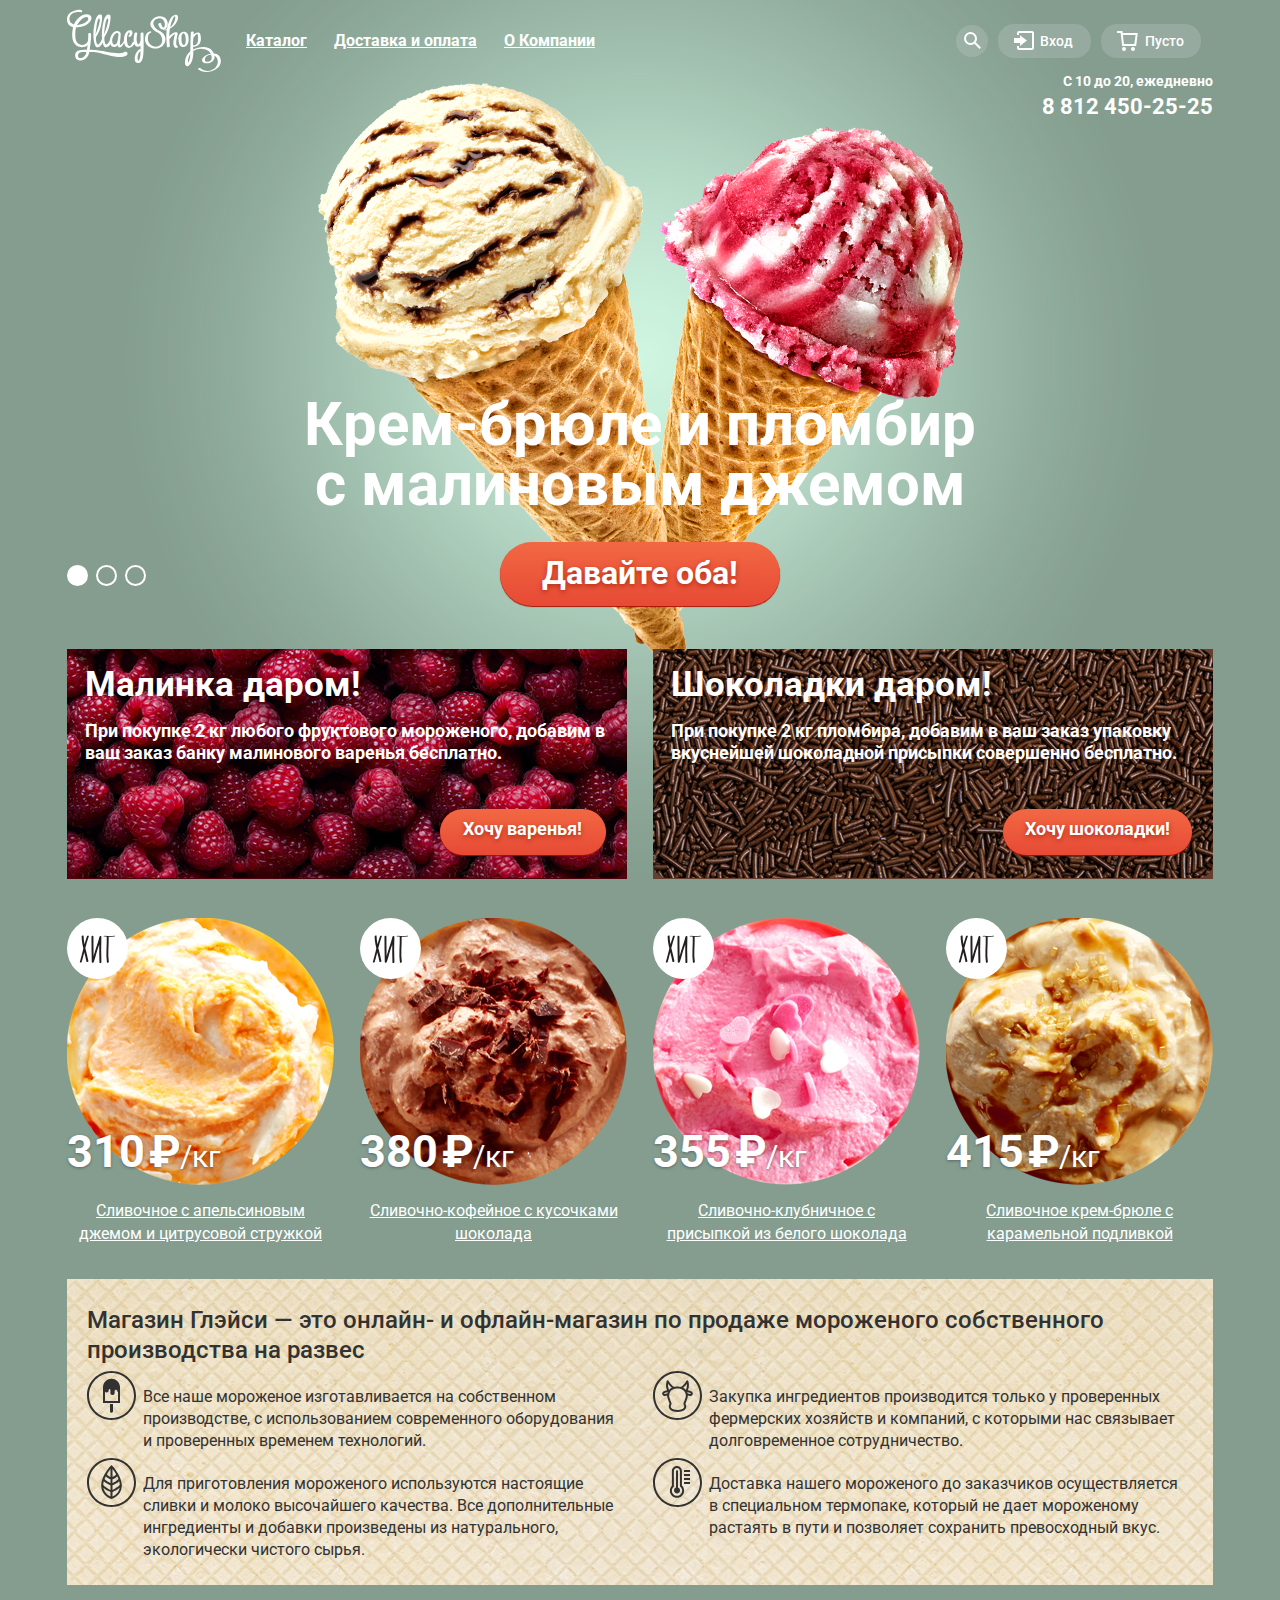
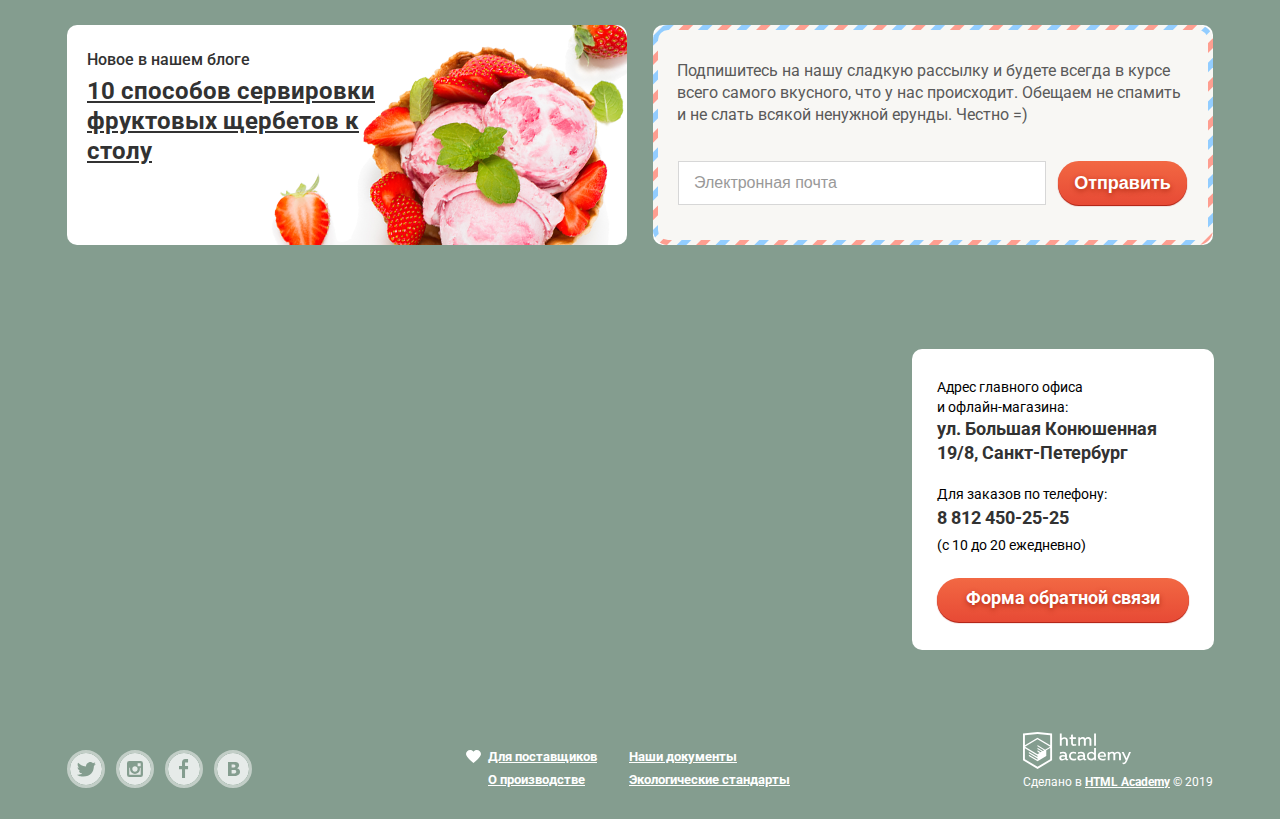
==== commit d64662f5: "Предзащита-4" ====
--- a/index.html
+++ b/index.html
@@ -351,12 +351,8 @@
 
 
       <!-- Интерактивная google Карта с карточкой с адресом и кнопкой вызывающей форму обратной связи -->
-      <section class="map-and-address">
+      <section id="yandex-map" class="map-and-address">
         <h2 class="visually-hidden">Карта и адрес с вызовом формы обратной связи</h2>
-        <!-- Виджет карты (во всю ширину экрана)-->
-        <iframe src="https://www.google.com/maps/embed?pb=!1m18!1m12!1m3!1d1188.3790368421896!2d30.32201006758938!3d59.9386574657048!2m3!1f0!2f0!3f0!3m2!1i1024!2i768!4f13.1!3m3!1m2!1s0x4696310fca145cc1%3A0x42b32648d8238007!2z0JHQvtC70YzRiNCw0Y8g0JrQvtC90Y7RiNC10L3QvdCw0Y8g0YPQuy4sIDE5LzgsINCh0LDQvdC60YIt0J_QtdGC0LXRgNCx0YPRgNCzLCAxOTExODY!5e0!3m2!1sru!2sru!4v1550557561654"
-          allowfullscreen></iframe>
-
         <!-- Контейнер карточки адреса. Карточка привязана к нему для правильного позиционирования
         при изменении масштаба-->
         <div class="address-container container">
@@ -482,9 +478,12 @@
     </section>
   </div>
 
+  <!-- скрипт для карты -->
+  <script src="https://api-maps.yandex.ru/2.1/?apikey=4f6469e9-8809-43f1-bfb4-8d85cf3a9e38&lang=ru_RU" type="text/javascript"></script>
+
   <!-- скрипт для modal -->
   <script src="js/script.js"></script>
-  
+
 </body>
 
 </html>
--- a/css/main.css
+++ b/css/main.css
@@ -1029,7 +1029,7 @@
 
 .address-item {
   position: absolute;
-  bottom: 70px;
+  top: 64px;
   right: 2.2%;
   background-color: #ffffff;
   font-size: 14px;
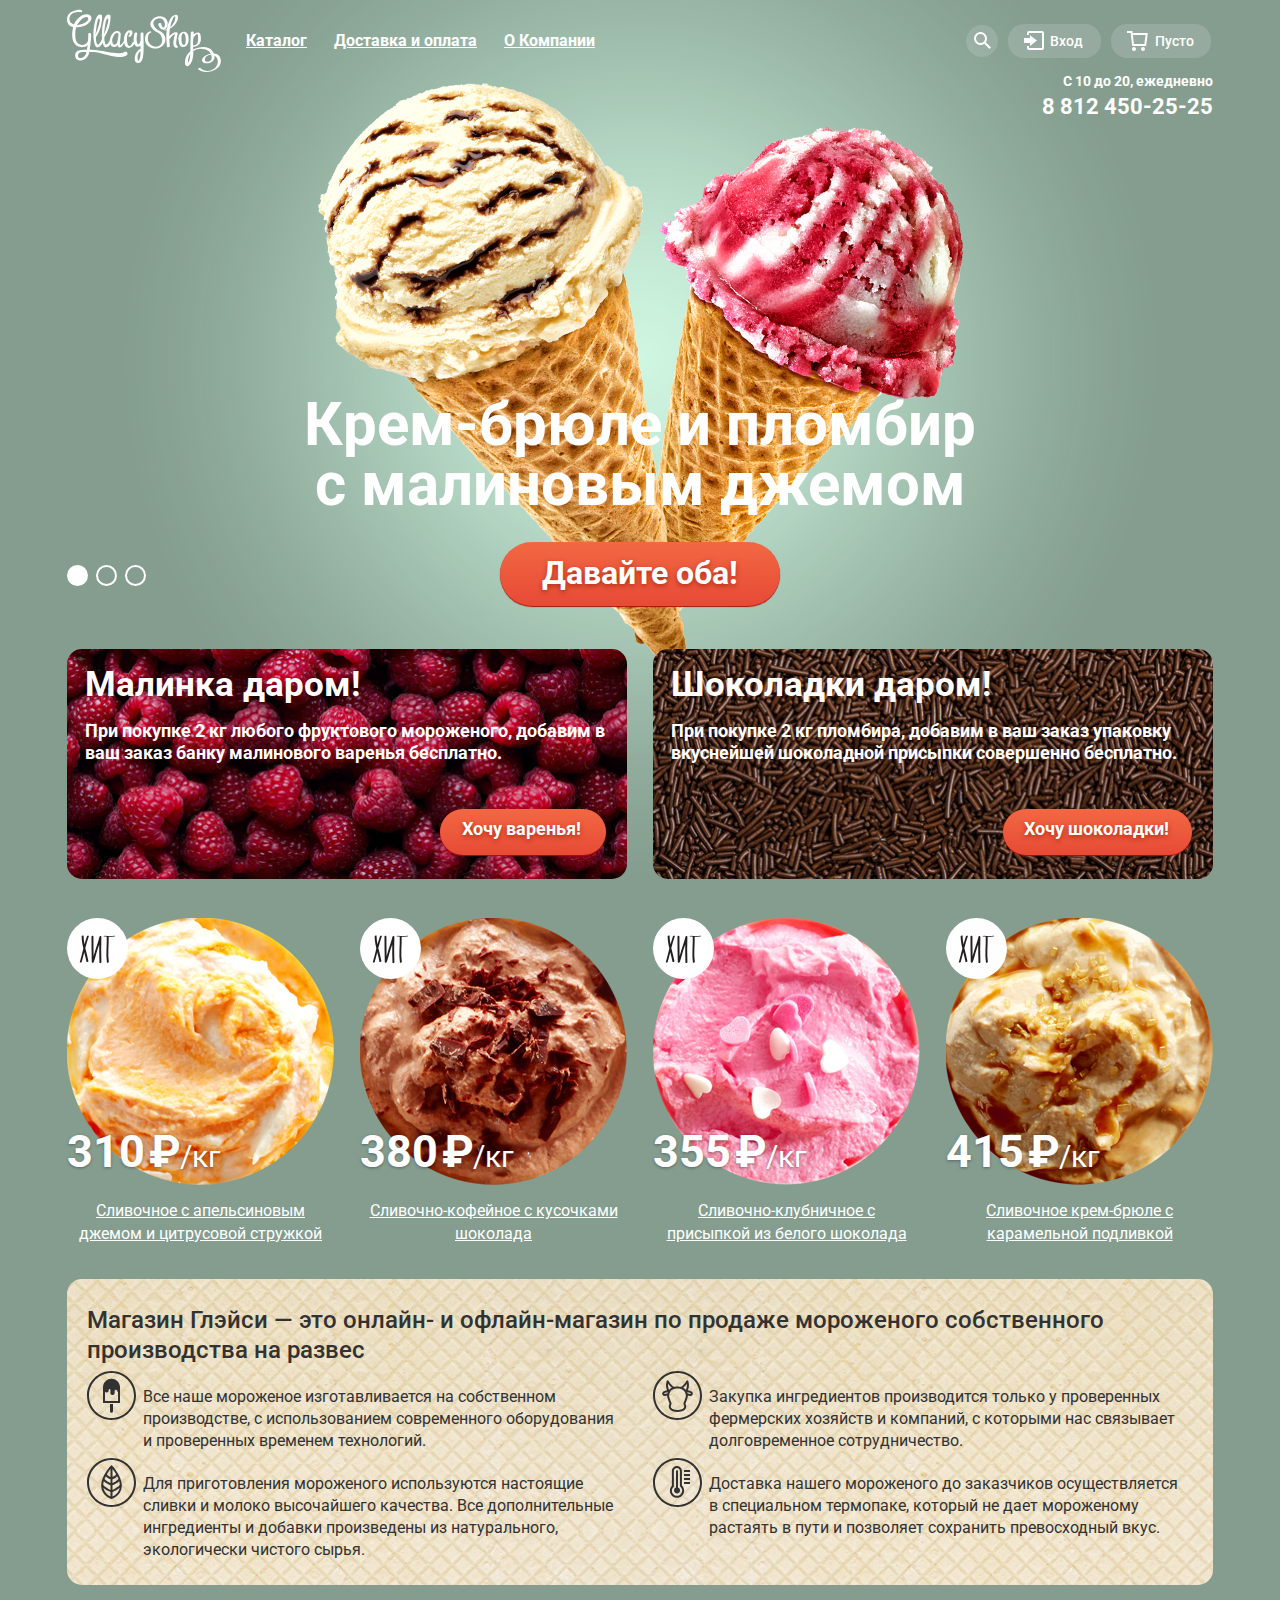
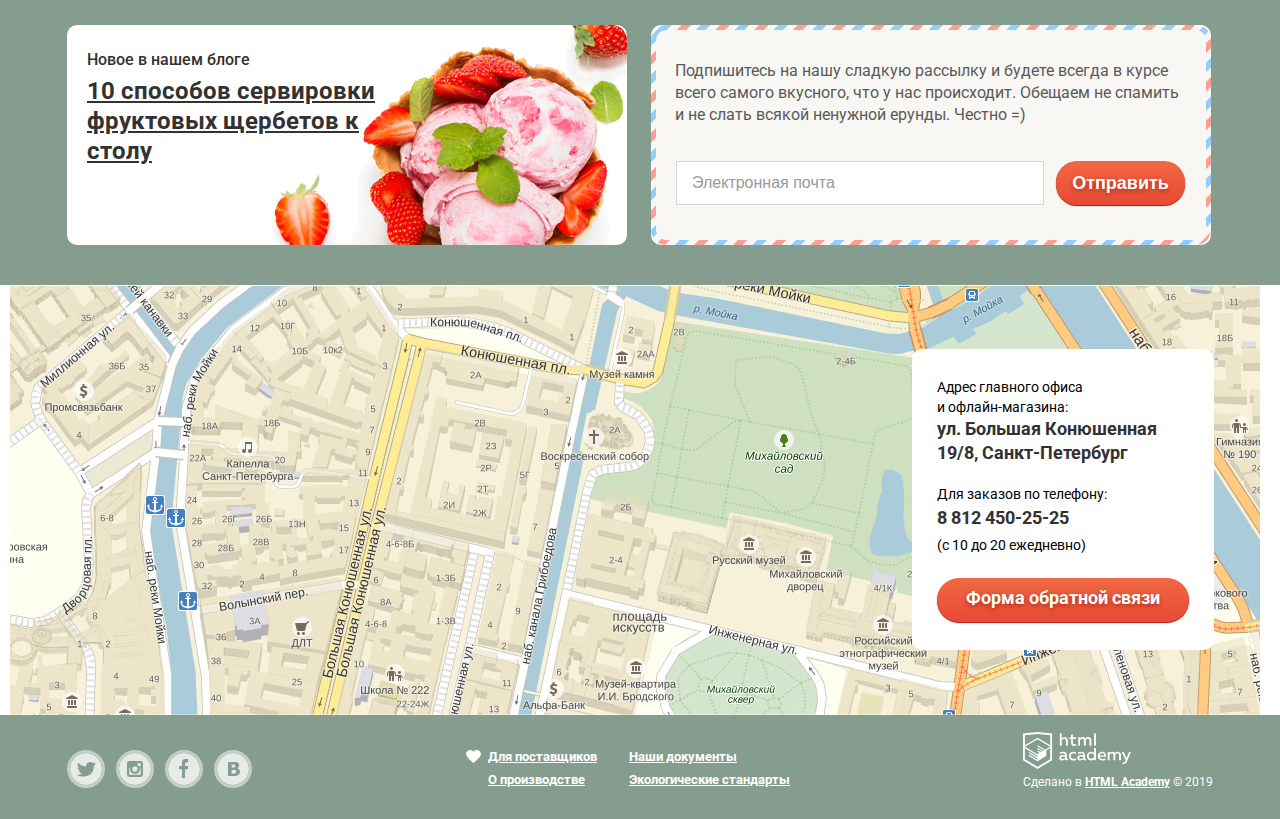
==== commit bc5df977: "Защита-1" ====
--- a/index.html
+++ b/index.html
@@ -6,7 +6,7 @@
   <title>HTML Academy: Глейси</title>
   <link href="https://fonts.googleapis.com/css?family=Roboto:400,500,700&amp;subset=cyrillic" rel="stylesheet">
   <link rel="stylesheet" href="css/normalize.css">
-  <link rel="stylesheet" href="css/main.css">
+  <link rel="stylesheet" href="css/min-main.css">
 </head>
 
 <body>
@@ -85,7 +85,7 @@
                   <h2 class="visually-hidden">Поиск</h2>
                   <form class="search-form" action="#" method="POST">
                     <label class="visually-hidden" for="search-item-id">Поиск</label>
-                    <input type="text" id="search-item-id" name="search" value="" placeholder="Чего ищем?">
+                    <input type="text" id="search-item-id" name="search" placeholder="Чего ищем?">
                   </form>
                 </section>
               </div>
@@ -108,11 +108,11 @@
                   <form class="login-form" action="#" method="POST">
                     <p class="login-item">
                       <label for="login-item-login" class="visually-hidden">Введите электронную почту</label>
-                      <input id="login-item-login" type="text" name="login" value="" placeholder="Электронная почта">
+                      <input id="login-item-login" type="text" name="login" placeholder="Электронная почта">
                     </p>
                     <p class="login-item">
                       <label for="login-item-password" class="visually-hidden">Введите пароль</label>
-                      <input id="login-item-password" type="password" name="password" value="" placeholder="Пароль">
+                      <input id="login-item-password" type="password" name="password" placeholder="Пароль">
                     </p>
                     <button class="button button-login-form" type="submit">Войти</button>
                     <p class="login-item-info">
@@ -340,7 +340,7 @@
               <!-- Форма подписки -->
               <form class="form-mailing" action="#" method="POST">
                 <label for="mailing-item-mail" class="visually-hidden">Введите вашу электронную почту</label>
-                <input id="mailing-item-mail" type="email" name="email" value="" placeholder="Электронная почта">
+                <input id="mailing-item-mail" type="email" name="email" placeholder="Электронная почта">
                 <button type="submit" class="button button-form-mailing">Отправить</button>
               </form>
             </div>
@@ -463,11 +463,11 @@
       <form class="feedback-form" action="#" method="POST">
         <p class="feedback-item">
           <label for="feedback-item-name" class="visually-hidden">Введите свое имя</label>
-          <input class="feedback-item-name" id="feedback-item-name" type="text" name="name" value="" placeholder="Как вас зовут?">
+          <input class="feedback-item-name" id="feedback-item-name" type="text" name="name" placeholder="Как вас зовут?">
         </p>
         <p class="feedback-item">
           <label for="feedback-item-mail" class="visually-hidden">Введите вашу почту для ответа</label>
-          <input class="feedback-item-mail" id="feedback-item-mail" type="email" name="mail" value="" placeholder="Ваша почта для ответа?">
+          <input class="feedback-item-mail" id="feedback-item-mail" type="email" name="mail" placeholder="Ваша почта для ответа?">
         </p>
         <p class="feedback-item">
           <textarea class="feedback-item-text" name="feedback-text" placeholder="Напишите что-нибудь..."></textarea>
@@ -482,7 +482,7 @@
   <script src="https://api-maps.yandex.ru/2.1/?apikey=4f6469e9-8809-43f1-bfb4-8d85cf3a9e38&lang=ru_RU" type="text/javascript"></script>
 
   <!-- скрипт для modal -->
-  <script src="js/script.js"></script>
+  <script src="js/min-script.js"></script>
 
 </body>
 
--- a/css/min-main.css
+++ b/css/min-main.css
@@ -0,0 +1 @@
+.visually-hidden{position:absolute;width:1px;height:1px;margin:-1px;border:0;padding:0;white-space:nowrap;-webkit-clip-path:inset(100%);clip-path:inset(100%);clip:rect(0 0 0 0);overflow:hidden}body{margin:0;padding:0;font-family:"Roboto",Arial,sans-serif;color:#000;min-width:1200px;height:100%}a{font-weight:700;color:#fff}.global-page-wrapper{background-color:#849d8f;background-image:url(../img/icecream-double-1.png);background-repeat:no-repeat;background-position:top center;-webkit-transition:background-image .5s ease,background-color .5s ease;-o-transition:background-image .5s ease,background-color .5s ease;transition:background-image .5s ease,background-color .5s ease}.container{width:1200px;margin:0 auto;padding-left:27px;padding-right:27px}html{-webkit-box-sizing:border-box;box-sizing:border-box}*,:before,:after{-webkit-box-sizing:inherit;box-sizing:inherit}.button{border:0;background-color:#f26843;background-image:-webkit-gradient(linear,left top,left bottom,from(#f26843),to(#e74a35));background-image:-webkit-linear-gradient(top,#f26843 0%,#e74a35 100%);background-image:-o-linear-gradient(top,#f26843 0%,#e74a35 100%);background-image:linear-gradient(to bottom,#f26843 0%,#e74a35 100%);-webkit-box-shadow:0 1px 1px #ac1000;box-shadow:0 1px 1px #ac1000;font-weight:700;text-decoration:none;color:#fff;text-shadow:0 2px 5px rgba(160,32,11,.76);text-align:center;vertical-align:middle}.button:hover,.button:focus{outline:0;background-color:#ed705e;background-image:-webkit-gradient(linear,left top,right top,from(#ed705e),to(#f58669));background-image:-webkit-linear-gradient(left,#ed705e 0%,#f58669 100%);background-image:-o-linear-gradient(left,#ed705e 0%,#f58669 100%);background-image:linear-gradient(90deg,#ed705e 0%,#f58669 100%);-webkit-box-shadow:0 2px 0 0 #ac1000;box-shadow:0 2px 0 0 #ac1000;cursor:pointer}.button:active{outline:0;background-color:#e74a35;background-image:-webkit-gradient(linear,left top,right top,from(#e74a35),to(#f26843));background-image:-webkit-linear-gradient(left,#e74a35 0%,#f26843 100%);background-image:-o-linear-gradient(left,#e74a35 0%,#f26843 100%);background-image:linear-gradient(90deg,#e74a35 0%,#f26843 100%);-webkit-box-shadow:inset 0 2px 2px 0 #942718;box-shadow:inset 0 2px 2px 0 #942718;cursor:pointer}.header-main-top{display:-webkit-box;display:-ms-flexbox;display:flex;-webkit-box-pack:start;-ms-flex-pack:start;justify-content:flex-start}.main-logo{margin-right:11px;line-height:0;padding-top:9px}.main-logo img{margin:0;padding:0;width:154px;height:64px}.main-navigation{display:-webkit-box;display:-ms-flexbox;display:flex;-ms-flex-wrap:wrap;flex-wrap:wrap;width:979px}.site-nav-main,.site-nav-other{display:-webkit-box;display:-ms-flexbox;display:flex;-ms-flex-wrap:wrap;flex-wrap:wrap;-webkit-box-align:center;-ms-flex-align:center;align-items:center;list-style:none;margin:0;padding:0}.site-nav-main{padding-top:7px}.site-nav-element{font-size:16px;line-height:18px;padding-left:14px;padding-top:7px;padding-bottom:7px;padding-right:13px;background-color:transparent;border-radius:16px}.site-nav-element:hover,.site-nav-element:focus{background-color:#f7f6f3;color:#000;text-decoration:none}.site-nav-element:active{-webkit-box-shadow:inset 0 2px 1px 0 #696969;box-shadow:inset 0 2px 1px 0 #696969;background-color:#ededed;text-decoration:none}.site-nav-main li{position:relative}.submenu-catalog{display:none;position:absolute;top:25px;left:-5px;z-index:1}.site-nav-main>li:hover .submenu-catalog{display:block}.catalog-list{border-radius:5px;padding:0;margin-top:5px;list-style:none;background-color:#f8f7f4;-webkit-box-shadow:0 20px 20px 0 rgba(0,0,0,.4);box-shadow:0 20px 20px 0 rgba(0,0,0,.4);overflow:hidden}.catalog-item{min-width:143px}.catalog-item a{display:block;font-size:14px;line-height:16px;font-weight:400;color:#000;padding-left:18px;padding-right:22px;padding-top:8px;padding-bottom:7px;text-decoration:none;border-radius:0}.catalog-item-hot a{padding-top:11px;padding-bottom:14px;font-weight:700}.catalog-item:last-child a{padding-bottom:15px}.catalog-item-hot{position:relative}.catalog-item-hot::after{position:absolute;content:"";bottom:0;left:6px;width:128px;height:1px;background-color:rgba(53,53,53,.2)}.catalog-list a:hover,.catalog-list a:focus{background-color:#fbded7}.catalog-list a:active{background-color:#f6b5a5}.site-nav-other{margin-left:auto;padding-top:8px}.site-nav-other a{position:relative;font-size:14px;line-height:16px;font-weight:500;text-decoration:none;border-radius:16px;padding-top:7px;padding-bottom:7px;padding-right:17px;margin-right:10px}.site-nav-other a:hover,.site-nav-other a:focus,.site-nav-other a:active{background-color:#f7f6f3;color:#000;text-decoration:none}.site-nav-other .button-search{display:-webkit-box;display:-ms-flexbox;display:flex;padding:0;-webkit-box-align:center;-ms-flex-align:center;align-items:center;-webkit-box-pack:center;-ms-flex-pack:center;justify-content:center;background-color:rgba(225,225,225,.2);width:32px;height:32px}.button-search:hover path,.button-search:focus path,.button-search:active path{fill:#000}.site-nav-other li{position:relative}.search{display:none;position:absolute;right:10px;top:31px;z-index:1}.site-nav-other>li:hover .search{display:block}.search-form,.login-form{margin-top:5px;background-color:#f8f7f4;border-radius:5px}.search-form input{color:#323232;font-size:16px;line-height:24px;font-weight:700;width:311px;height:44px;padding-left:15px;padding-right:15px;margin:20px 15px;border:1px solid #d3d3d2;border-radius:4px}.search-form input::-webkit-input-placeholder{color:#999;font-size:14px;line-height:24px;font-weight:400}.search-form input:-ms-input-placeholder{color:#999;font-size:14px;line-height:24px;font-weight:400}.search-form input::-ms-input-placeholder{color:#999;font-size:14px;line-height:24px;font-weight:400}.search-form input::placeholder{color:#999;font-size:14px;line-height:40px;font-weight:400}.search-form input:hover{border:2px solid rgba(154,154,154,.52)}.search-form input:focus{outline:0;border:2px solid rgba(46,136,228,.52)}.button-login{display:-webkit-box;display:-ms-flexbox;display:flex;-ms-flex-wrap:wrap;flex-wrap:wrap;-webkit-box-align:center;-ms-flex-align:center;align-items:center;background-color:rgba(225,225,225,.2);min-height:32px;width:93px;padding-left:16px}.button-login svg{margin-bottom:1px;margin-right:5px}.button-login:hover g,.button-login:focus g,.button-login:active g{fill:#000}.login{position:absolute;right:10px;top:31px;display:none;z-index:1}.section-login{width:277px}.site-nav-other>li:hover .login{display:block}.section-login p{margin:0;padding:0}.login-item-info a{font-size:13px;line-height:24px;color:#000;font-weight:400}.login-form{display:-webkit-box;display:-ms-flexbox;display:flex;-ms-flex-wrap:wrap;flex-wrap:wrap}.login-item input::-webkit-input-placeholder{color:#999;font-size:14px;line-height:24px;font-weight:400}.login-item input:-ms-input-placeholder{color:#999;font-size:14px;line-height:24px;font-weight:400}.login-item input::-ms-input-placeholder{color:#999;font-size:14px;line-height:24px;font-weight:400}.login-item input::placeholder{color:#999;font-size:14px;line-height:40px;font-weight:400}.login-item input{color:#323232;font-size:16px;line-height:24px;font-weight:700;width:241px;height:44px;padding-left:15px;padding-right:15px;margin-left:19px;margin-top:20px;margin-right:17px;border:1px solid #d3d3d2;border-radius:4px}.login-item input:hover{border:2px solid rgba(154,154,154,.52)}.login-item input:focus{outline:0;border:2px solid rgba(46,136,228,.52)}.button-login-form{width:100px;min-height:44px;margin-left:19px;margin-top:20px;margin-bottom:22px;border-radius:21px}.section-login .login-item-info{display:-webkit-box;display:-ms-flexbox;display:flex;-ms-flex-wrap:wrap;flex-wrap:wrap;-webkit-box-orient:vertical;-webkit-box-direction:normal;-ms-flex-direction:column;flex-direction:column;padding-right:20px;padding-top:18px;padding-left:19px}.login-item-info a{text-decoration:underline;padding:0;margin:0}.login-item-info a:hover,.login-item-info a:focus,.login-item-info a:active{color:#e84d37;text-decoration:underline}.site-nav-other .button-basket{display:-webkit-box;display:-ms-flexbox;display:flex;-ms-flex-wrap:wrap;flex-wrap:wrap;-webkit-box-align:center;-ms-flex-align:center;align-items:center;background-color:rgba(225,225,225,.2);min-height:32px;width:100px;padding-left:16px;padding-top:7px;padding-bottom:7px;margin-right:0}.button-basket svg{margin-right:7px}.button-basket:hover g,.button-basket:focus g,.button-basket:active g{fill:#000}.ahead-contacts{text-align:right}.ahead-contacts-time{margin:0;padding-bottom:6px;font-size:14px;line-height:16px;font-weight:700;color:#fff}.ahead-contacts-phone{font-size:22px;line-height:24px;text-decoration:none}.ahead-contacts-phone:hover,.ahead-contacts-phone:focus,.ahead-contacts-phone:active{color:#ffbc9e}.slides{position:relative;padding-top:276px;margin-bottom:43px;text-align:center;color:#fff}.slides-controls label{display:inline-block;width:21px;height:21px;margin-right:8px;vertical-align:top;background-color:transparent;border:2px solid #fff;border-radius:50%;cursor:pointer}.slides-controls{position:absolute;bottom:20px;left:0;z-index:2;font-size:0}.slides-list{margin:0;padding:0;list-style:none}.slides-item{display:none}.slides-item h3{font-size:60px;line-height:60px;font-weight:700;text-align:center;color:#fff;width:700px;margin:0 auto;margin-bottom:27px}.button-give-me-both{display:inline-block;vertical-align:top;width:280px;min-height:64px;font-size:32px;line-height:44px;color:#fff;padding-top:9px;border-radius:50px;cursor:pointer}#product-1:checked~.global-page-wrapper #slide-1,#product-2:checked~.global-page-wrapper #slide-2,#product-3:checked~.global-page-wrapper #slide-3{display:block}#product-1:checked~.global-page-wrapper label[for=product-1],#product-2:checked~.global-page-wrapper label[for=product-2],#product-3:checked~.global-page-wrapper label[for=product-3]{background-color:#fff}#product-1:focus~.global-page-wrapper label[for=product-1],#product-2:focus~.global-page-wrapper label[for=product-2],#product-3:focus~.global-page-wrapper label[for=product-3]{outline:0;border:3px solid rgba(46,136,228,.52)}#product-1:checked~.global-page-wrapper{background-color:#849d8f;background-image:url(../img/icecream-double-1.png)}#product-2:checked~.global-page-wrapper{background-color:#8996a6;background-image:url(../img/icecream-double-2.png)}#product-3:checked~.global-page-wrapper{background-color:#9d8b84;background-image:url(../img/icecream-double-3.png)}.site-wrapper::before{visibility:hidden;background-image:url(img/icecream-double-2.png)}.site-wrapper::after{visibility:hidden;background-image:url(img/icecream-double-3.png)}.special-offers-list{list-style:none;padding:0;margin-bottom:39px}.special-offers-item{vertical-align:top;display:inline-block;width:560px;min-height:230px;padding-left:18px;border-radius:15px;background-size:cover}.special-offers-item:nth-child(1){background-color:#4d010c;background-image:url(../img/raspberries-layer.png);background-position:top center;background-repeat:no-repeat;margin-right:22px}.special-offers-item:nth-child(2){background-color:#653f2f;background-image:url(../img/chocolate-layer.png);background-position:top center;background-repeat:no-repeat}.special-offers-list h3{font-size:35px;line-height:41px;min-height:35px;font-weight:700;color:#fff;margin:0;padding-top:15px;padding-bottom:15px}.special-offers-list p{font-size:18px;line-height:22px;font-weight:700;color:#fff;margin:0;padding-bottom:45px;padding-right:17px}.button-special-offer{display:block;text-align:left;font-size:18px;line-height:24px;font-weight:700;color:#fff;min-height:46px;border-radius:23px;padding-top:8px;margin-right:21px;margin-left:auto;margin-bottom:20px;padding-right:5px}.special-offers-item:nth-child(1) .button-special-offer{width:166px;padding-left:22px}.special-offers-item:nth-child(2) .button-special-offer{width:189px;padding-left:21px}.top-sellers .top-sellers-list{position:relative;margin-bottom:0;padding-bottom:0}.top-sellers-list .product-item::before{position:absolute;content:"";height:61px;width:61px;top:0;left:0;background-image:url(../img/hit.svg);background-position:top center;background-repeat:no-repeat}.features{min-height:306px;background-color:#eee3c7;background-image:url(../img/vaffle-layer.png);background-position:top center;background-repeat:no-repeat;padding-top:26px;margin-bottom:40px;border-radius:15px;background-size:cover}.features b{display:block;font-size:24px;line-height:30px;font-weight:500;text-align:left;font-style:normal;font-stretch:normal;letter-spacing:normal;color:#323232;margin-bottom:10px;padding-left:20px}.features-list{display:-webkit-box;display:-ms-flexbox;display:flex;-ms-flex-wrap:wrap;flex-wrap:wrap;list-style:none;-webkit-box-pack:justify;-ms-flex-pack:justify;justify-content:space-between;width:1146px;padding:0;padding-right:20px;margin:0}.features-item{position:relative;padding-left:76px;padding-top:11px;padding-bottom:10px;padding-right:7px;width:560px;font-size:16px;line-height:22px;font-weight:400;font-style:normal;font-stretch:normal;letter-spacing:normal;text-align:left;color:#323232}.features-item::before{content:"";position:absolute;width:49px;height:49px;left:20px;top:-4px}.features-item-icecream::before{background-image:url(../img/ice-cream-icon.svg)}.features-item-leaf::before{background-image:url(../img/leaf-icon.svg)}.features-item-cow::before{background-image:url(../img/cow-icon.svg)}.features-item-termometr::before{background-image:url(../img/termometr-icon.svg)}.news-mailing{margin-bottom:40px}.blog-news{display:inline-block;vertical-align:top;background-color:#fff;background-image:url(../img/strawberry-layer.png);background-position:top;background-repeat:no-repeat;width:560px;min-height:220px;border-radius:10px;margin-right:20px}.blog-news h2{color:#323232;font-size:16px;line-height:22px;font-weight:500;margin-left:20px;margin-top:24px;margin-bottom:0}.blog-news-header{display:block;color:#323232;font-size:24px;line-height:30px;font-weight:700;margin-left:20px;margin-top:5px;width:300px}.blog-news-header:hover,.blog-news-header:focus,.blog-news-header:active{color:#e84d37}.subscription-form{display:inline-block;vertical-align:top;background-color:#fff;background-image:url(../img/post-layer.svg);width:560px;min-height:220px;padding:5px 5px;border-radius:10px}.subscription-form-background{width:550px;min-height:210px;background-color:#f8f7f4;border-radius:10px}.subscription-form p{margin:0;color:#5a5a5a;font-size:16px;line-height:22px;padding-top:30px;padding-left:19px;padding-right:24px}.form-mailing{display:-webkit-box;display:-ms-flexbox;display:flex;-webkit-box-pack:justify;-ms-flex-pack:justify;justify-content:space-between;-ms-flex-wrap:wrap;flex-wrap:wrap;padding-top:35px;padding-left:20px;padding-right:21px;padding-bottom:35px}.form-mailing input{color:#323232;font-size:16px;line-height:24px;font-weight:700;padding-left:15px;padding-right:15px;width:368px;height:44px;border:1px solid rgba(178,178,178,.52)}.form-mailing input::-webkit-input-placeholder{color:#999;font-size:16px;line-height:24px;font-weight:400}.form-mailing input:-ms-input-placeholder{color:#999;font-size:16px;line-height:24px;font-weight:400}.form-mailing input::-ms-input-placeholder{color:#999;font-size:16px;line-height:24px;font-weight:400}.form-mailing input::placeholder{color:#999;font-size:16px;line-height:40px;font-weight:400}.form-mailing input:hover{border:2px solid rgba(154,154,154,.52)}.form-mailing input:focus{outline:0;border:2px solid rgba(46,136,228,.52)}.button-form-mailing{font-size:18px;line-height:24px;font-weight:700;color:#fff;width:129px;min-height:44px;border-radius:21px}.map-and-address{position:relative;padding:0;width:100%;height:430px;background-image:url(../img/map-placeholder.jpg);background-image:cover;background-repeat:no-repeat;background-position:center top}.map-and-address iframe{width:100%;height:100%;border:0}.address-container{position:relative}.address-item{position:absolute;top:64px;right:2.2%;background-color:#fff;font-size:14px;line-height:20px;border-radius:10px;width:302px;padding:28px 25px;z-index:2}.address-item p{margin:0}.address-item-text,.address-item-text a{font-size:18px;line-height:24px;text-decoration:none;color:#323232;font-weight:700}.address-item-text a:hover,.address-item-text a:focus,.address-item-text a:active{color:#e84d37}.address-item-header-address{padding-bottom:0}.address-item-text-address{padding-bottom:19px}.address-item-header-phone{padding-bottom:2px}.address-item-text-phone{padding-bottom:5px}.address-item-header-time{padding-bottom:23px}.button-feedback{display:block;font-size:18px;line-height:24px;min-height:44px;border-radius:23px;padding:8px 25px}.overlay-modal{display:none;position:fixed;top:0;left:0;width:100%;height:100%;z-index:10;background-color:rgba(0,0,0,.5)}.overlay-modal-show{display:block}.modal-feedback-form{position:fixed;top:50%;left:50%;margin-top:-221px;margin-left:-239px;width:478px;min-height:443px;border-radius:10px;background-color:#f8f7f4;z-index:1;-webkit-animation:bounce .3s;animation:bounce .3s}@-webkit-keyframes bounce{0%{-webkit-transform:translateY(-2000px);transform:translateY(-2000px);opacity:0}70%{-webkit-transform:translateY(30px);transform:translateY(30px);opacity:.1}90%{-webkit-transform:translateY(-10px);transform:translateY(-10px);opacity:.7}to{-webkit-transform:translateY(0);transform:translateY(0);opacity:1}}@keyframes bounce{0%{-webkit-transform:translateY(-2000px);transform:translateY(-2000px);opacity:0}70%{-webkit-transform:translateY(30px);transform:translateY(30px);opacity:.1}90%{-webkit-transform:translateY(-10px);transform:translateY(-10px);opacity:.7}to{-webkit-transform:translateY(0);transform:translateY(0);opacity:1}}.modal-feedback-form-slogan{font-size:24px;font-weight:500;line-height:28px;margin:0;padding-left:24px;padding-top:20px;color:#323232}.feedback-form{position:relative;display:-webkit-box;display:-ms-flexbox;display:flex;-ms-flex-wrap:wrap;flex-wrap:wrap;padding-left:24px;padding-top:24px}.feedback-item{margin:0;padding-bottom:20px}.feedback-item-name,.feedback-item-mail{color:#323232;font-size:16px;line-height:24px;font-weight:700;width:267px;height:44px;padding-left:15px;padding-right:15px;border:1px solid #d3d3d2;border-radius:4px}.feedback-item-name::-webkit-input-placeholder,.feedback-item-mail::-webkit-input-placeholder{color:#999;font-size:14px;line-height:24px;font-weight:400}.feedback-item-name:-ms-input-placeholder,.feedback-item-mail:-ms-input-placeholder{color:#999;font-size:14px;line-height:24px;font-weight:400}.feedback-item-name::-ms-input-placeholder,.feedback-item-mail::-ms-input-placeholder{color:#999;font-size:14px;line-height:24px;font-weight:400}.feedback-item-name::placeholder,.feedback-item-mail::placeholder{color:#999;font-size:14px;line-height:40px;font-weight:400}.feedback-item-name:hover,.feedback-item-mail:hover{border:2px solid rgba(154,154,154,.52)}.feedback-item-name:focus,.feedback-item-mail:focus{outline:0;border:2px solid rgba(46,136,228,.52)}.feedback-item-text{width:428px;height:155px;resize:none;color:#323232;font-size:16px;line-height:24px;font-weight:700;padding-left:15px;padding-top:10px;padding-right:15px;padding-bottom:10px;border:1px solid #d3d3d2;border-radius:4px}.feedback-item-text::-webkit-input-placeholder{color:#999;font-size:14px;line-height:24px;font-weight:400}.feedback-item-text:-ms-input-placeholder{color:#999;font-size:14px;line-height:24px;font-weight:400}.feedback-item-text::-ms-input-placeholder{color:#999;font-size:14px;line-height:24px;font-weight:400}.feedback-item-text::placeholder{color:#999;font-size:14px;line-height:24px;font-weight:400}.feedback-item-text:hover{border:2px solid rgba(154,154,154,.52)}.feedback-item-text:focus{outline:0;border:2px solid rgba(46,136,228,.52)}.button-form-feedback{margin-left:auto;margin-right:25px;width:139px;min-height:44px;border-radius:21px}.modal-close{position:absolute;border:0;background-color:transparent;color:transparent;overflow:hidden;width:18px;height:17px;background-image:url(../img/x-big.svg);right:25px;top:-30px;cursor:pointer}.footer-main{position:relative;color:#fff;font-size:13px;line-height:18px;padding-bottom:25px;display:-webkit-box;display:-ms-flexbox;display:flex;-ms-flex-wrap:wrap;flex-wrap:wrap}.footer-social-list,.footer-documents-list-left,.footer-documents-list-right{display:-webkit-box;display:-ms-flexbox;display:flex;-ms-flex-wrap:wrap;flex-wrap:wrap;list-style:none;padding:0;margin:0;margin-top:28px}.footer-social-list{padding-top:7px}.footer-social-list{margin-right:236px}.footer-social-item{margin-right:11px}.footer-social-item:last-child{margin-right:0}.footer-social-item svg{width:38px;height:38px;border:3px solid #c2cec7;border-radius:50%}.footer-social-item:hover path,.footer-social-item:focus path{fill:#fff;border:3px solid #dae2de}.footer-social-item:active path{fill:#e9e9e9;border:3px solid #dae2de}.footer-documents{padding-top:5px;display:-webkit-box;display:-ms-flexbox;display:flex;position:relative}.footer-documents-list-left,.footer-documents-list-right{-webkit-box-orient:vertical;-webkit-box-direction:normal;-ms-flex-direction:column;flex-direction:column;position:relative}.footer-documents-list-left li,.footer-documents-list-right li{padding-bottom:5px}.footer-documents-list-left{margin-right:32px}.footer-documents-list a{font-weight:400;margin-right:32px}.footer-documents-item-heart{font-weight:700}.footer-documents-item-heart::before{position:absolute;content:"";width:15px;height:13px;background-image:url(../img/heart.svg);background-position:top center;background-repeat:no-repeat;left:-22px;top:2px}.footer-documents-list-left a:hover,.footer-documents-list-left a:focus,.footer-documents-list-left a:active,.footer-documents-list-right a:hover,.footer-documents-list-right a:focus,.footer-documents-list-right a:active,.footer-copyright a:hover,.footer-copyright a:focus,.footer-copyright a:active{color:#ffbc9e}.footer-copyright{margin-left:auto;padding-top:16px;padding-left:2px;font-size:12px;line-height:16px}.footer-copyright p{margin:0;padding:0}.footer-copyright svg{width:108px;height:39px}.catalog-page .global-page-wrapper{background-image:none}.site-nav-element-active{background-color:#d07058;text-decoration:none}.catalog-item-active a{background-color:#d07058}.site-nav-other .button-basket-active{display:-webkit-box;display:-ms-flexbox;display:flex;-ms-flex-wrap:wrap;flex-wrap:wrap;-webkit-box-align:center;-ms-flex-align:center;align-items:center;background-color:#fff;color:#000;height:32px;width:117px;padding-left:16px;padding-top:7px;margin-right:0}.button-basket-active svg{margin-right:5px}.basket{display:none;position:absolute;right:0;top:31px;z-index:1}.site-nav-other>li:hover .basket{display:block}.section-basket{width:540px;margin-top:5px;border-radius:5px;-webkit-box-shadow:0 20px 20px 0 rgba(0,0,0,.4);box-shadow:0 20px 20px 0 rgba(0,0,0,.4);background-color:#f8f7f4}.basket-list{position:relative;display:-webkit-box;display:-ms-flexbox;display:flex;-webkit-box-orient:vertical;-webkit-box-direction:normal;-ms-flex-direction:column;flex-direction:column;list-style:none;padding-left:20px;padding-top:3px;padding-bottom:30px}.basket-item{display:-webkit-box;display:-ms-flexbox;display:flex;-ms-flex-wrap:wrap;flex-wrap:wrap}.basket-list a{display:-webkit-box;display:-ms-flexbox;display:flex;padding:0;margin:0;padding-top:20px;padding-right:32px;color:#323232;font-size:13px;line-height:16px;font-weight:400;font-style:normal;font-stretch:normal;letter-spacing:normal;text-align:left}.basket-item-image{height:33px;width:46px;padding-right:13px}.basket-item-name{display:inline-block;vertical-align:top;padding-top:7px;width:216px}.basket-weight-price{padding-top:27px;color:#323232;font-size:13px;line-height:16px;font-weight:400;font-style:normal;font-stretch:normal;letter-spacing:normal}.basket-item-price{color:#999;padding-right:25px}.delete-item{border:0;overflow:hidden;background-color:transparent;color:transparent;width:9px;height:11px;background-image:url(../img/x-small.svg);background-position:top center;background-repeat:no-repeat;padding:0;margin-right:9px;margin-top:27px;cursor:pointer;-webkit-box-ordinal-group:0;-ms-flex-order:-1;order:-1}.basket-list::after{position:absolute;content:"";left:15px;bottom:14px;width:510px;height:1px;background-color:rgba(53,53,53,.2)}.basket-bottom{display:-webkit-box;display:-ms-flexbox;display:flex;-webkit-box-orient:vertical;-webkit-box-direction:normal;-ms-flex-direction:column;flex-direction:column;-webkit-box-pack:end;-ms-flex-pack:end;justify-content:flex-end}.basket-itog{font-size:15px;line-height:18px;font-weight:700;font-style:normal;font-stretch:normal;letter-spacing:normal;color:#323232;margin:0;margin-right:15px;margin-bottom:15px;text-align:right}.section-basket .button-modal-basket-list{font-size:18px;line-height:24px;margin-left:auto;margin-right:16px;margin-bottom:21px;width:170px;min-height:44px;border-radius:21px;padding:0;padding-top:10px}.section-basket .button-modal-basket-list:hover{color:#fff}.main-head-catalog{font-size:35px;line-height:41px;color:#fff;-webkit-box-ordinal-group:2;-ms-flex-order:1;order:1;margin:0;margin-bottom:25px}.wraper-header-menu{display:-webkit-box;display:-ms-flexbox;display:flex;-ms-flex-wrap:wrap;flex-wrap:wrap;-webkit-box-align:end;-ms-flex-align:end;align-items:flex-end}.shop-menu-list{display:-webkit-box;display:-ms-flexbox;display:flex;font-size:14px;line-height:16px;font-weight:400;list-style:none;color:#fff;margin:0;padding:0;padding-bottom:3px}.shop-menu-item{position:relative}.shop-menu-item a{padding-right:20px}.shop-menu-item a::after{position:absolute;content:"»";top:0;right:6px}.shop-menu-list a:hover,.shop-menu-list a:focus,.shop-menu-list a:active{color:#ffbc9e}.catalog-ahead-contacts{margin-left:auto;text-align:right}.ahead-contacts-time{margin:0;padding-bottom:6px;font-size:14px;line-height:16px;font-weight:700;color:#fff}.ahead-contacts-phone{font-size:22px;line-height:24px;text-decoration:none}.ahead-contacts-phone:hover,.ahead-contacts-phone:focus,.ahead-contacts-phone:active{color:#ffbc9e}.form-filters{margin-bottom:37px}.filter-form{display:-webkit-box;display:-ms-flexbox;display:flex;-ms-flex-wrap:wrap;flex-wrap:wrap;font-size:14px;line-height:18px;font-weight:500;text-align:left;color:#fff}.filter-form legend{padding-left:16px}.filter-form ul{list-style:none}.filter-form fieldset{position:relative;margin:0;padding:0;border:0;cursor:pointer;min-height:60px;padding-top:5px}.filter-form .filter-sort{margin-right:16px;margin-bottom:15px}.filter-sort select{width:190px;font-size:16px;line-height:18px;font-weight:500;-moz-appearance:none;-webkit-appearance:none;appearance:none;color:#fff;background:#9db1a6;background-image:url(../img/icon-down-dir-white.svg);background-repeat:no-repeat;background-position:94% 15px;cursor:pointer;padding-top:9px;padding-bottom:10px;padding-left:14px;border-radius:19px;border:0;min-height:37px}.filter-sort select::-ms-expand{display:none}.filter-sort select:hover{border:0;color:#000;background-image:url(../img/icon-down-dir.svg);background-repeat:no-repeat;background-position:94% 15px;border:0}.filter-sort select:focus:hover{color:#000;background:#fff;background-image:url(../img/icon-down-dir.svg);background-repeat:no-repeat;background-position:94% 12px;border:0}.filter-form .filter-price{margin-right:14px;margin-bottom:15px;padding-top:0}.filter-price-controls{padding-left:15px;padding-bottom:5px}.filter-price-controls input{border:0;background-color:transparent;color:#fff;width:30px}.filter-max-price input{padding-left:2px}.filter-price .slider-field{width:220px;background:#9db1a6;border-radius:19px;padding-top:17px;padding-bottom:16px;padding-left:42px}.filter-price .slider{position:relative;width:107px;height:4px;background-color:#fff;border-radius:19px}.filter-price .slider::before{content:"";position:absolute;width:20px;height:4px;top:0;left:-20px;opacity:.5;background-color:#f8f7f4}.filter-price .slider::after{content:"";position:absolute;width:50px;height:4px;top:0;right:-50px;opacity:.5;background-color:#f8f7f4}.filter-price .first-circle{position:absolute;width:20px;height:22px;top:32px;left:35px}.first-circle:hover,.first-circle:hover svg{width:22px;height:25px;left:34px;top:31px}.filter-price .second-circle{position:absolute;width:20px;height:22px;top:32px;right:65px}.second-circle:hover,.second-circle:hover svg{width:22px;height:25px;top:31px;right:64px}.filter-form .filter-fat{width:415px}.list-filter-fat{display:-webkit-box;display:-ms-flexbox;display:flex;margin:0;padding:0;padding-left:15px;padding-top:10px;padding-bottom:7px;background:#9db1a6;border-radius:19px}.list-filter-fat-item{position:relative;padding-right:20px}.list-filter-fat-item{padding-right:18px}.list-filter-fat-item:last-child{padding-right:0}.list-filter-fat-item label{font-size:16px;line-height:18px;font-weight:500;padding-left:32px;cursor:pointer}.list-filter-fat-item label::before{position:absolute;content:"";width:22px;height:22px;border-radius:50%;border:3px solid #e6ebe7;left:1px;top:-3px}.list-filter-fat-item:hover label::before{border:3px solid #fff}.list-filter-fat-item input:disabled+label::before{border:3px solid rgba(225,225,225,.4)}.list-filter-fat-item input:checked+label::before{background-color:#e6ebe7;width:17px;height:17px;border:5px solid #9db1a6;-webkit-box-shadow:0 0 0 3px #e6ebe7;box-shadow:0 0 0 3px #e6ebe7;left:4px;top:0}.list-filter-fat-item:hover input:checked+label::before,.list-filter-fat-item input:focus+label::before{background-color:#fff;width:17px;height:17px;border:5px solid #9db1a6;-webkit-box-shadow:0 0 0 3px #fff;box-shadow:0 0 0 3px #fff;left:4px;top:0}.filter-form .filter-fill{width:703px;margin-right:13px}.list-filter-fill{display:-webkit-box;display:-ms-flexbox;display:flex;margin:0;padding:0;padding-left:15px;padding-top:10px;padding-bottom:7px;background:#9db1a6;border-radius:19px}.list-filter-fill-item{position:relative;padding-right:22px}.list-filter-fill-item:last-child{padding-right:0}.list-filter-fill-item label{font-size:16px;line-height:18px;font-weight:500;padding-left:32px;cursor:pointer}.list-filter-fill-item label::before{position:absolute;content:"";width:23px;height:23px;background-image:url(../img/checkbox-off.svg);background-repeat:no-repeat;background-position:center top;left:-1px;top:-3px}.list-filter-fill-item:nth-of-type(3) label::before{left:-4px;top:-3px}.list-filter-fill-item:nth-of-type(4) label::before{left:-2px}.list-filter-fill-item:nth-of-type(5) label::before{left:-4px}.list-filter-fill-item:hover label::before,.list-filter-fill-item input:focus+label::before{background-image:url(../img/checkbox-hover.svg);background-repeat:no-repeat;background-position:center top}.list-filter-fill-item input:checked+label::before{width:27px;background-image:url(../img/checkbox-on.svg);background-repeat:no-repeat;background-position:center top}.list-filter-fill-item:hover input:checked:not(:disabled)+label::before,.list-filter-fill-item input:checked:not(:disabled):focus+label::before{width:27px;background-image:url(../img/checkbox-on-hover.svg);background-repeat:no-repeat;background-position:center top}.list-filter-fill-item input:disabled+label::before{background-image:url(../img/checkbox-disabled.svg);background-repeat:no-repeat;background-position:center top}.button-filter-form{width:144px;min-height:37px;border-radius:28px;font:inherit;padding:0;font-weight:500;font-size:16px;line-height:18px;border:2px solid #fff;background-color:rgba(255,255,255,.2);color:#fff;text-align:center;vertical-align:middle;cursor:pointer;-ms-flex-item-align:end;align-self:flex-end}.button-filter-form:hover,.button-filter-form:focus{background-color:#fff;color:#000}.button-filter-form:active{-webkit-box-shadow:inset 0 2px 1px 0 #696969;box-shadow:inset 0 2px 1px 0 #696969;background-color:#ededed;color:#000}.catalog{padding-bottom:14px}.catalog-product{position:relative;list-style:none;display:-webkit-box;display:-ms-flexbox;display:flex;-ms-flex-wrap:wrap;flex-wrap:wrap;margin:0;padding:0;padding-bottom:31px}.product-item{position:relative;display:-webkit-box;display:-ms-flexbox;display:flex;-ms-flex-wrap:wrap;flex-wrap:wrap;width:267px;margin-right:26px}.product-item:nth-child(4n){margin-right:0}.product-item:hover{z-index:2}.product-item:hover::after{position:absolute;content:"";left:-13px;top:-6px;right:-13px;bottom:-46px;z-index:-1;-webkit-box-shadow:0 20px 20px 0 rgba(0,0,0,.4);box-shadow:0 20px 20px 0 rgba(0,0,0,.4);background-color:rgba(248,247,244,.2);border-radius:4px}.product-item:hover .button-quick-view{position:absolute;display:block;bottom:-25px;left:33px}.button-quick-view{display:none;width:200px;min-height:44px;border-radius:21px;font-size:18px;line-height:24px;font-weight:700;font-style:normal;font-stretch:normal;letter-spacing:normal;text-align:center;color:#fefefe;margin-left:auto;margin-right:auto;padding-top:10px}.product-item h3{text-align:center;-webkit-box-ordinal-group:3;-ms-flex-order:2;order:2;margin:0;padding-top:10px;padding-bottom:34px;padding-left:6px;padding-right:6px}.product-item-title{font-size:16px;line-height:22px;font-weight:400;text-align:center;color:#fff}.product-item-title:hover,.product-item-title:focus,.product-item-title:active{color:#ffbc9e}.product-item-price{position:absolute;top:211px;left:0;margin:0;text-align:left;color:#fff}.product-item-money{font-size:45px;line-height:45px;text-shadow:0 1px 3px rgba(49,50,53,.5)}.product-item-currency{font-size:45px;line-height:45px;text-shadow:0 1px 3px rgba(49,50,53,.5)}.product-item-weight{font-size:30px;line-height:45px;text-shadow:0 1px 3px rgba(49,50,53,.5);margin-left:-5px}.paginator-wrapper{display:-webkit-box;display:-ms-flexbox;display:flex;-webkit-box-pack:end;-ms-flex-pack:end;justify-content:flex-end}.catalog-paginator-list{display:-webkit-box;display:-ms-flexbox;display:flex;list-style:none}.paginator-item{position:relative}.paginator-item a{display:block;text-decoration:none;width:27px;height:26px;border-radius:50%;margin-right:2px;padding:4px 9px}.paginator-item a:hover,.paginator-item a:focus,.paginator-item a:active{background-color:rgba(255,255,255,.2)}.paginator-item-current a{background-color:#fff;color:#000}.paginator-item-current a:hover,.paginator-item-current a:focus,.paginator-item-current a:active{background-color:#fff;color:#000}.paginator-item:first-child a,.paginator-item:last-child a{color:transparent;background-color:transparent;overflow:hidden;width:19px}.paginator-item:first-child a::before{content:"";position:absolute;width:8px;height:12px;background-image:url(../img/icon-left-small.svg);background-repeat:no-repeat;background-position:center top;top:9px;left:-3px;-webkit-transform:scaleX(-1);-ms-transform:scaleX(-1);transform:scaleX(-1)}.paginator-item:last-child a::after{content:"";position:absolute;width:8px;height:12px;background-image:url(../img/icon-right-small.svg);background-repeat:no-repeat;background-position:center top;top:10px;right:1px}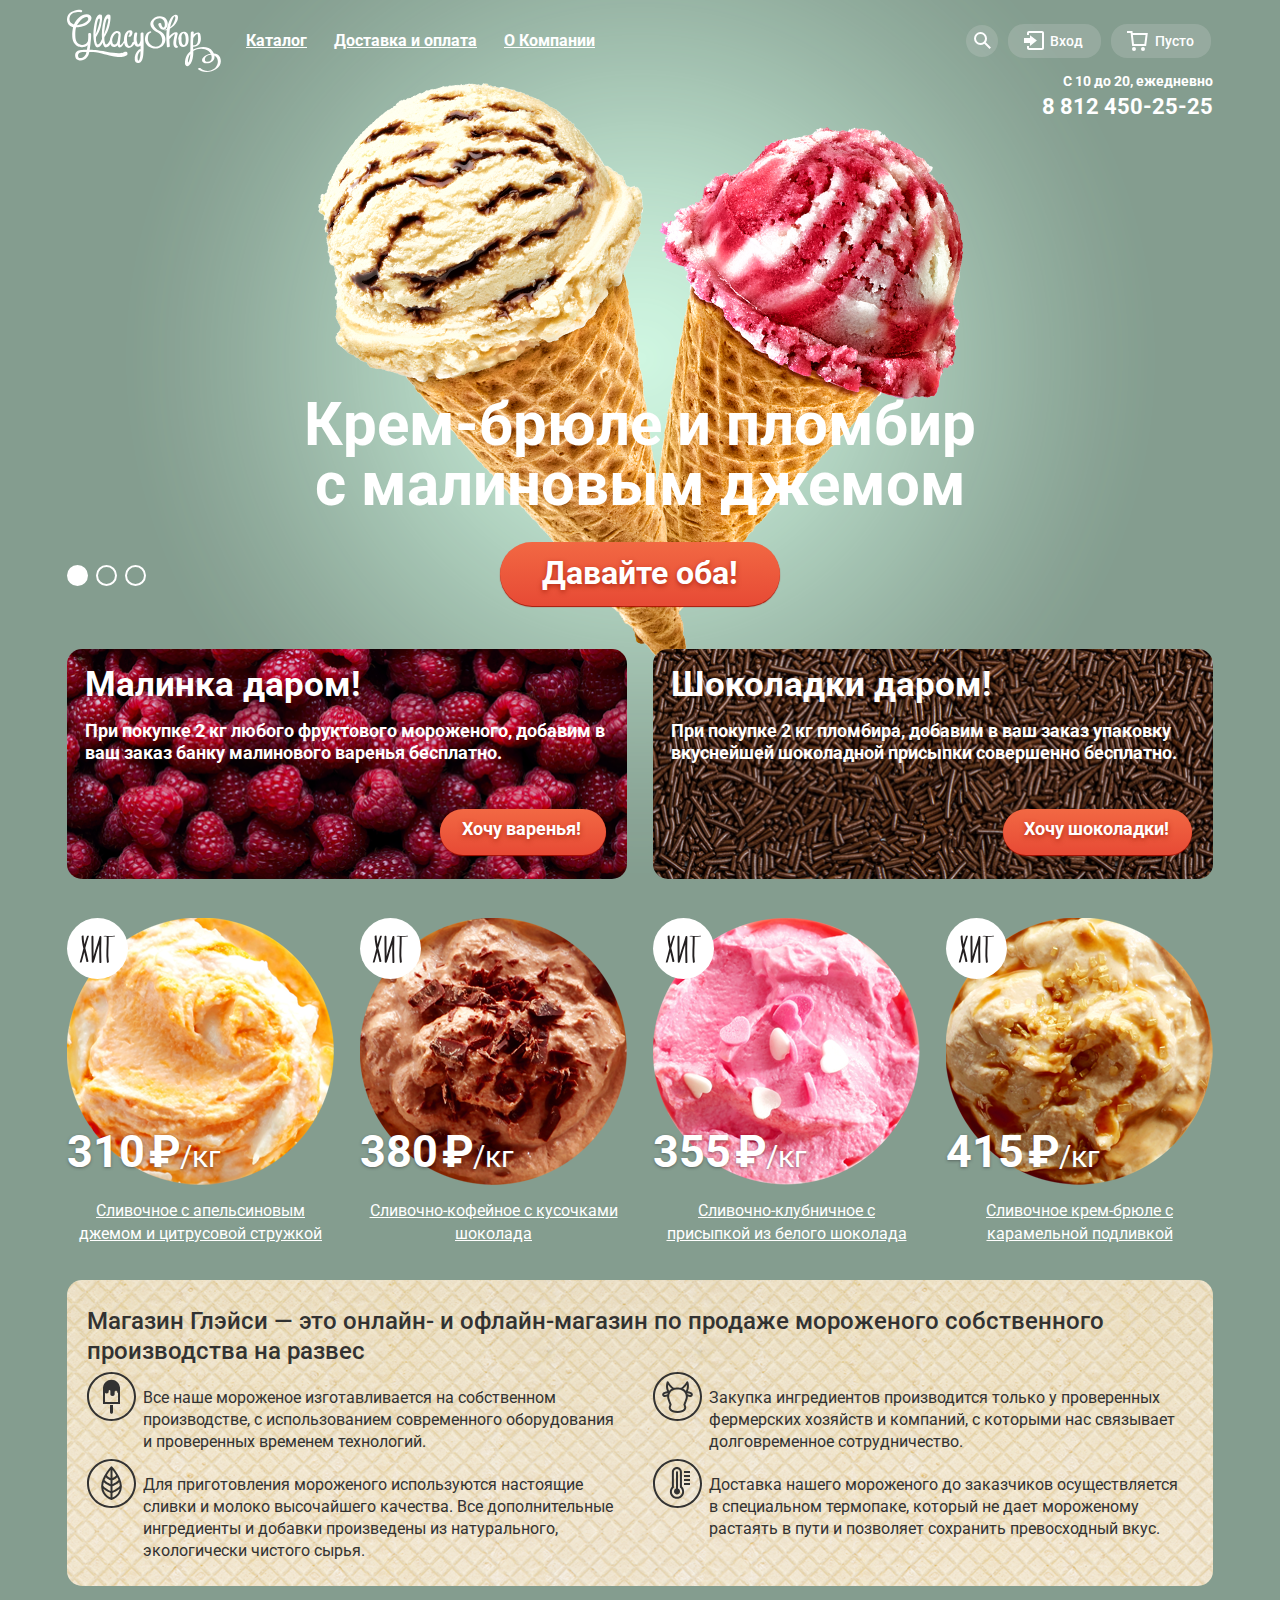
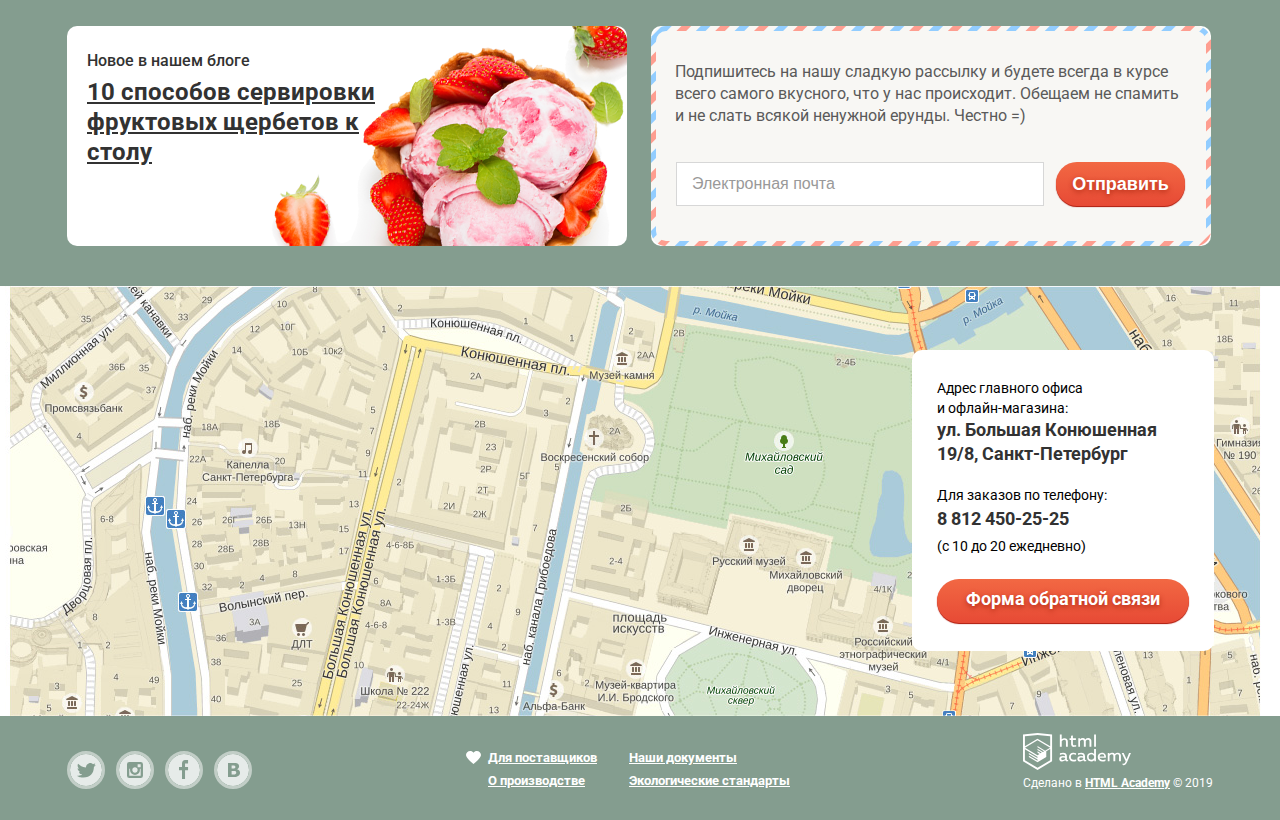
==== commit 04cb0f5a: "Защита-2" ====
--- a/index.html
+++ b/index.html
@@ -80,7 +80,6 @@
                 </svg>
               </a>
               <!-- Выпадающая форма поиска -->
-              <div class="search">
                 <section class="section-search">
                   <h2 class="visually-hidden">Поиск</h2>
                   <form class="search-form" action="#" method="POST">
@@ -88,7 +87,6 @@
                     <input type="text" id="search-item-id" name="search" placeholder="Чего ищем?">
                   </form>
                 </section>
-              </div>
             </li>
 
             <!-- Пункт пользовательского меню - Вход -->
@@ -102,7 +100,6 @@
                 </svg>
                 <span>Вход</span></a>
               <!-- Выпадающая форма логина -->
-              <div class="login">
                 <section class="section-login">
                   <h2 class="visually-hidden">Личный кабинет</h2>
                   <form class="login-form" action="#" method="POST">
@@ -121,7 +118,6 @@
                     </p>
                   </form>
                 </section>
-              </div>
             </li>
 
             <!-- Пункт пользовательского меню - Корзина -->
@@ -165,9 +161,9 @@
           <h2 class="visually-hidden">Слайды</h2>
           <!-- Переключатели (лейблы для радиобаттонов в начале кода) -->
           <div class="slides-controls">
-            <label for="product-1" class="slides-switch-item">Первый</label>
-            <label for="product-2" class="slides-switch-item">Второй</label>
-            <label for="product-3" class="slides-switch-item">Третий</label>
+            <label for="product-1">Первый</label>
+            <label for="product-2">Второй</label>
+            <label for="product-3">Третий</label>
           </div>
           <!-- Слайды -->
           <!-- Список -->
@@ -194,10 +190,8 @@
         <!-- Секция специальных предложений -->
         <section class="special-offers">
           <h2 class="visually-hidden">Специальные предложения</h2>
-
           <!-- Офферы организованы ввиде списка -->
           <ul class="special-offers-list">
-
             <!-- Первый оффер -->
             <li class="special-offers-item">
               <h3>Малинка даром!</h3>
@@ -205,14 +199,13 @@
               <!-- Кнопка -->
               <a class="button button-special-offer" href="#">Хочу варенья!</a>
             </li>
-
             <!-- Второй оффер -->
             <li class="special-offers-item">
               <h3>Шоколадки даром!</h3>
               <p>При покупке 2 кг пломбира, добавим в ваш заказ упаковку вкуснейшей шоколадной присыпки совершенно
                 бесплатно.</p>
               <a class="button button-special-offer" href="#">Хочу шоколадки!</a>
-            </li>
+            </li>            
           </ul>
         </section>
 
@@ -470,7 +463,8 @@
           <input class="feedback-item-mail" id="feedback-item-mail" type="email" name="mail" placeholder="Ваша почта для ответа?">
         </p>
         <p class="feedback-item">
-          <textarea class="feedback-item-text" name="feedback-text" placeholder="Напишите что-нибудь..."></textarea>
+          <label for="feedback-item-text" class="visually-hidden">Введите ваше сообщение</label>
+          <textarea id="feedback-item-text" class="feedback-item-text" name="feedback-text" placeholder="Напишите что-нибудь..."></textarea>
         </p>
         <button type="submit" class="button button-form-feedback">Отправить</button>
         <button type="button" class="modal-close ">Закрыть</button>
--- a/css/min-main.css
+++ b/css/min-main.css
@@ -1 +1 @@
-.visually-hidden{position:absolute;width:1px;height:1px;margin:-1px;border:0;padding:0;white-space:nowrap;-webkit-clip-path:inset(100%);clip-path:inset(100%);clip:rect(0 0 0 0);overflow:hidden}body{margin:0;padding:0;font-family:"Roboto",Arial,sans-serif;color:#000;min-width:1200px;height:100%}a{font-weight:700;color:#fff}.global-page-wrapper{background-color:#849d8f;background-image:url(../img/icecream-double-1.png);background-repeat:no-repeat;background-position:top center;-webkit-transition:background-image .5s ease,background-color .5s ease;-o-transition:background-image .5s ease,background-color .5s ease;transition:background-image .5s ease,background-color .5s ease}.container{width:1200px;margin:0 auto;padding-left:27px;padding-right:27px}html{-webkit-box-sizing:border-box;box-sizing:border-box}*,:before,:after{-webkit-box-sizing:inherit;box-sizing:inherit}.button{border:0;background-color:#f26843;background-image:-webkit-gradient(linear,left top,left bottom,from(#f26843),to(#e74a35));background-image:-webkit-linear-gradient(top,#f26843 0%,#e74a35 100%);background-image:-o-linear-gradient(top,#f26843 0%,#e74a35 100%);background-image:linear-gradient(to bottom,#f26843 0%,#e74a35 100%);-webkit-box-shadow:0 1px 1px #ac1000;box-shadow:0 1px 1px #ac1000;font-weight:700;text-decoration:none;color:#fff;text-shadow:0 2px 5px rgba(160,32,11,.76);text-align:center;vertical-align:middle}.button:hover,.button:focus{outline:0;background-color:#ed705e;background-image:-webkit-gradient(linear,left top,right top,from(#ed705e),to(#f58669));background-image:-webkit-linear-gradient(left,#ed705e 0%,#f58669 100%);background-image:-o-linear-gradient(left,#ed705e 0%,#f58669 100%);background-image:linear-gradient(90deg,#ed705e 0%,#f58669 100%);-webkit-box-shadow:0 2px 0 0 #ac1000;box-shadow:0 2px 0 0 #ac1000;cursor:pointer}.button:active{outline:0;background-color:#e74a35;background-image:-webkit-gradient(linear,left top,right top,from(#e74a35),to(#f26843));background-image:-webkit-linear-gradient(left,#e74a35 0%,#f26843 100%);background-image:-o-linear-gradient(left,#e74a35 0%,#f26843 100%);background-image:linear-gradient(90deg,#e74a35 0%,#f26843 100%);-webkit-box-shadow:inset 0 2px 2px 0 #942718;box-shadow:inset 0 2px 2px 0 #942718;cursor:pointer}.header-main-top{display:-webkit-box;display:-ms-flexbox;display:flex;-webkit-box-pack:start;-ms-flex-pack:start;justify-content:flex-start}.main-logo{margin-right:11px;line-height:0;padding-top:9px}.main-logo img{margin:0;padding:0;width:154px;height:64px}.main-navigation{display:-webkit-box;display:-ms-flexbox;display:flex;-ms-flex-wrap:wrap;flex-wrap:wrap;width:979px}.site-nav-main,.site-nav-other{display:-webkit-box;display:-ms-flexbox;display:flex;-ms-flex-wrap:wrap;flex-wrap:wrap;-webkit-box-align:center;-ms-flex-align:center;align-items:center;list-style:none;margin:0;padding:0}.site-nav-main{padding-top:7px}.site-nav-element{font-size:16px;line-height:18px;padding-left:14px;padding-top:7px;padding-bottom:7px;padding-right:13px;background-color:transparent;border-radius:16px}.site-nav-element:hover,.site-nav-element:focus{background-color:#f7f6f3;color:#000;text-decoration:none}.site-nav-element:active{-webkit-box-shadow:inset 0 2px 1px 0 #696969;box-shadow:inset 0 2px 1px 0 #696969;background-color:#ededed;text-decoration:none}.site-nav-main li{position:relative}.submenu-catalog{display:none;position:absolute;top:25px;left:-5px;z-index:1}.site-nav-main>li:hover .submenu-catalog{display:block}.catalog-list{border-radius:5px;padding:0;margin-top:5px;list-style:none;background-color:#f8f7f4;-webkit-box-shadow:0 20px 20px 0 rgba(0,0,0,.4);box-shadow:0 20px 20px 0 rgba(0,0,0,.4);overflow:hidden}.catalog-item{min-width:143px}.catalog-item a{display:block;font-size:14px;line-height:16px;font-weight:400;color:#000;padding-left:18px;padding-right:22px;padding-top:8px;padding-bottom:7px;text-decoration:none;border-radius:0}.catalog-item-hot a{padding-top:11px;padding-bottom:14px;font-weight:700}.catalog-item:last-child a{padding-bottom:15px}.catalog-item-hot{position:relative}.catalog-item-hot::after{position:absolute;content:"";bottom:0;left:6px;width:128px;height:1px;background-color:rgba(53,53,53,.2)}.catalog-list a:hover,.catalog-list a:focus{background-color:#fbded7}.catalog-list a:active{background-color:#f6b5a5}.site-nav-other{margin-left:auto;padding-top:8px}.site-nav-other a{position:relative;font-size:14px;line-height:16px;font-weight:500;text-decoration:none;border-radius:16px;padding-top:7px;padding-bottom:7px;padding-right:17px;margin-right:10px}.site-nav-other a:hover,.site-nav-other a:focus,.site-nav-other a:active{background-color:#f7f6f3;color:#000;text-decoration:none}.site-nav-other .button-search{display:-webkit-box;display:-ms-flexbox;display:flex;padding:0;-webkit-box-align:center;-ms-flex-align:center;align-items:center;-webkit-box-pack:center;-ms-flex-pack:center;justify-content:center;background-color:rgba(225,225,225,.2);width:32px;height:32px}.button-search:hover path,.button-search:focus path,.button-search:active path{fill:#000}.site-nav-other li{position:relative}.search{display:none;position:absolute;right:10px;top:31px;z-index:1}.site-nav-other>li:hover .search{display:block}.search-form,.login-form{margin-top:5px;background-color:#f8f7f4;border-radius:5px}.search-form input{color:#323232;font-size:16px;line-height:24px;font-weight:700;width:311px;height:44px;padding-left:15px;padding-right:15px;margin:20px 15px;border:1px solid #d3d3d2;border-radius:4px}.search-form input::-webkit-input-placeholder{color:#999;font-size:14px;line-height:24px;font-weight:400}.search-form input:-ms-input-placeholder{color:#999;font-size:14px;line-height:24px;font-weight:400}.search-form input::-ms-input-placeholder{color:#999;font-size:14px;line-height:24px;font-weight:400}.search-form input::placeholder{color:#999;font-size:14px;line-height:40px;font-weight:400}.search-form input:hover{border:2px solid rgba(154,154,154,.52)}.search-form input:focus{outline:0;border:2px solid rgba(46,136,228,.52)}.button-login{display:-webkit-box;display:-ms-flexbox;display:flex;-ms-flex-wrap:wrap;flex-wrap:wrap;-webkit-box-align:center;-ms-flex-align:center;align-items:center;background-color:rgba(225,225,225,.2);min-height:32px;width:93px;padding-left:16px}.button-login svg{margin-bottom:1px;margin-right:5px}.button-login:hover g,.button-login:focus g,.button-login:active g{fill:#000}.login{position:absolute;right:10px;top:31px;display:none;z-index:1}.section-login{width:277px}.site-nav-other>li:hover .login{display:block}.section-login p{margin:0;padding:0}.login-item-info a{font-size:13px;line-height:24px;color:#000;font-weight:400}.login-form{display:-webkit-box;display:-ms-flexbox;display:flex;-ms-flex-wrap:wrap;flex-wrap:wrap}.login-item input::-webkit-input-placeholder{color:#999;font-size:14px;line-height:24px;font-weight:400}.login-item input:-ms-input-placeholder{color:#999;font-size:14px;line-height:24px;font-weight:400}.login-item input::-ms-input-placeholder{color:#999;font-size:14px;line-height:24px;font-weight:400}.login-item input::placeholder{color:#999;font-size:14px;line-height:40px;font-weight:400}.login-item input{color:#323232;font-size:16px;line-height:24px;font-weight:700;width:241px;height:44px;padding-left:15px;padding-right:15px;margin-left:19px;margin-top:20px;margin-right:17px;border:1px solid #d3d3d2;border-radius:4px}.login-item input:hover{border:2px solid rgba(154,154,154,.52)}.login-item input:focus{outline:0;border:2px solid rgba(46,136,228,.52)}.button-login-form{width:100px;min-height:44px;margin-left:19px;margin-top:20px;margin-bottom:22px;border-radius:21px}.section-login .login-item-info{display:-webkit-box;display:-ms-flexbox;display:flex;-ms-flex-wrap:wrap;flex-wrap:wrap;-webkit-box-orient:vertical;-webkit-box-direction:normal;-ms-flex-direction:column;flex-direction:column;padding-right:20px;padding-top:18px;padding-left:19px}.login-item-info a{text-decoration:underline;padding:0;margin:0}.login-item-info a:hover,.login-item-info a:focus,.login-item-info a:active{color:#e84d37;text-decoration:underline}.site-nav-other .button-basket{display:-webkit-box;display:-ms-flexbox;display:flex;-ms-flex-wrap:wrap;flex-wrap:wrap;-webkit-box-align:center;-ms-flex-align:center;align-items:center;background-color:rgba(225,225,225,.2);min-height:32px;width:100px;padding-left:16px;padding-top:7px;padding-bottom:7px;margin-right:0}.button-basket svg{margin-right:7px}.button-basket:hover g,.button-basket:focus g,.button-basket:active g{fill:#000}.ahead-contacts{text-align:right}.ahead-contacts-time{margin:0;padding-bottom:6px;font-size:14px;line-height:16px;font-weight:700;color:#fff}.ahead-contacts-phone{font-size:22px;line-height:24px;text-decoration:none}.ahead-contacts-phone:hover,.ahead-contacts-phone:focus,.ahead-contacts-phone:active{color:#ffbc9e}.slides{position:relative;padding-top:276px;margin-bottom:43px;text-align:center;color:#fff}.slides-controls label{display:inline-block;width:21px;height:21px;margin-right:8px;vertical-align:top;background-color:transparent;border:2px solid #fff;border-radius:50%;cursor:pointer}.slides-controls{position:absolute;bottom:20px;left:0;z-index:2;font-size:0}.slides-list{margin:0;padding:0;list-style:none}.slides-item{display:none}.slides-item h3{font-size:60px;line-height:60px;font-weight:700;text-align:center;color:#fff;width:700px;margin:0 auto;margin-bottom:27px}.button-give-me-both{display:inline-block;vertical-align:top;width:280px;min-height:64px;font-size:32px;line-height:44px;color:#fff;padding-top:9px;border-radius:50px;cursor:pointer}#product-1:checked~.global-page-wrapper #slide-1,#product-2:checked~.global-page-wrapper #slide-2,#product-3:checked~.global-page-wrapper #slide-3{display:block}#product-1:checked~.global-page-wrapper label[for=product-1],#product-2:checked~.global-page-wrapper label[for=product-2],#product-3:checked~.global-page-wrapper label[for=product-3]{background-color:#fff}#product-1:focus~.global-page-wrapper label[for=product-1],#product-2:focus~.global-page-wrapper label[for=product-2],#product-3:focus~.global-page-wrapper label[for=product-3]{outline:0;border:3px solid rgba(46,136,228,.52)}#product-1:checked~.global-page-wrapper{background-color:#849d8f;background-image:url(../img/icecream-double-1.png)}#product-2:checked~.global-page-wrapper{background-color:#8996a6;background-image:url(../img/icecream-double-2.png)}#product-3:checked~.global-page-wrapper{background-color:#9d8b84;background-image:url(../img/icecream-double-3.png)}.site-wrapper::before{visibility:hidden;background-image:url(img/icecream-double-2.png)}.site-wrapper::after{visibility:hidden;background-image:url(img/icecream-double-3.png)}.special-offers-list{list-style:none;padding:0;margin-bottom:39px}.special-offers-item{vertical-align:top;display:inline-block;width:560px;min-height:230px;padding-left:18px;border-radius:15px;background-size:cover}.special-offers-item:nth-child(1){background-color:#4d010c;background-image:url(../img/raspberries-layer.png);background-position:top center;background-repeat:no-repeat;margin-right:22px}.special-offers-item:nth-child(2){background-color:#653f2f;background-image:url(../img/chocolate-layer.png);background-position:top center;background-repeat:no-repeat}.special-offers-list h3{font-size:35px;line-height:41px;min-height:35px;font-weight:700;color:#fff;margin:0;padding-top:15px;padding-bottom:15px}.special-offers-list p{font-size:18px;line-height:22px;font-weight:700;color:#fff;margin:0;padding-bottom:45px;padding-right:17px}.button-special-offer{display:block;text-align:left;font-size:18px;line-height:24px;font-weight:700;color:#fff;min-height:46px;border-radius:23px;padding-top:8px;margin-right:21px;margin-left:auto;margin-bottom:20px;padding-right:5px}.special-offers-item:nth-child(1) .button-special-offer{width:166px;padding-left:22px}.special-offers-item:nth-child(2) .button-special-offer{width:189px;padding-left:21px}.top-sellers .top-sellers-list{position:relative;margin-bottom:0;padding-bottom:0}.top-sellers-list .product-item::before{position:absolute;content:"";height:61px;width:61px;top:0;left:0;background-image:url(../img/hit.svg);background-position:top center;background-repeat:no-repeat}.features{min-height:306px;background-color:#eee3c7;background-image:url(../img/vaffle-layer.png);background-position:top center;background-repeat:no-repeat;padding-top:26px;margin-bottom:40px;border-radius:15px;background-size:cover}.features b{display:block;font-size:24px;line-height:30px;font-weight:500;text-align:left;font-style:normal;font-stretch:normal;letter-spacing:normal;color:#323232;margin-bottom:10px;padding-left:20px}.features-list{display:-webkit-box;display:-ms-flexbox;display:flex;-ms-flex-wrap:wrap;flex-wrap:wrap;list-style:none;-webkit-box-pack:justify;-ms-flex-pack:justify;justify-content:space-between;width:1146px;padding:0;padding-right:20px;margin:0}.features-item{position:relative;padding-left:76px;padding-top:11px;padding-bottom:10px;padding-right:7px;width:560px;font-size:16px;line-height:22px;font-weight:400;font-style:normal;font-stretch:normal;letter-spacing:normal;text-align:left;color:#323232}.features-item::before{content:"";position:absolute;width:49px;height:49px;left:20px;top:-4px}.features-item-icecream::before{background-image:url(../img/ice-cream-icon.svg)}.features-item-leaf::before{background-image:url(../img/leaf-icon.svg)}.features-item-cow::before{background-image:url(../img/cow-icon.svg)}.features-item-termometr::before{background-image:url(../img/termometr-icon.svg)}.news-mailing{margin-bottom:40px}.blog-news{display:inline-block;vertical-align:top;background-color:#fff;background-image:url(../img/strawberry-layer.png);background-position:top;background-repeat:no-repeat;width:560px;min-height:220px;border-radius:10px;margin-right:20px}.blog-news h2{color:#323232;font-size:16px;line-height:22px;font-weight:500;margin-left:20px;margin-top:24px;margin-bottom:0}.blog-news-header{display:block;color:#323232;font-size:24px;line-height:30px;font-weight:700;margin-left:20px;margin-top:5px;width:300px}.blog-news-header:hover,.blog-news-header:focus,.blog-news-header:active{color:#e84d37}.subscription-form{display:inline-block;vertical-align:top;background-color:#fff;background-image:url(../img/post-layer.svg);width:560px;min-height:220px;padding:5px 5px;border-radius:10px}.subscription-form-background{width:550px;min-height:210px;background-color:#f8f7f4;border-radius:10px}.subscription-form p{margin:0;color:#5a5a5a;font-size:16px;line-height:22px;padding-top:30px;padding-left:19px;padding-right:24px}.form-mailing{display:-webkit-box;display:-ms-flexbox;display:flex;-webkit-box-pack:justify;-ms-flex-pack:justify;justify-content:space-between;-ms-flex-wrap:wrap;flex-wrap:wrap;padding-top:35px;padding-left:20px;padding-right:21px;padding-bottom:35px}.form-mailing input{color:#323232;font-size:16px;line-height:24px;font-weight:700;padding-left:15px;padding-right:15px;width:368px;height:44px;border:1px solid rgba(178,178,178,.52)}.form-mailing input::-webkit-input-placeholder{color:#999;font-size:16px;line-height:24px;font-weight:400}.form-mailing input:-ms-input-placeholder{color:#999;font-size:16px;line-height:24px;font-weight:400}.form-mailing input::-ms-input-placeholder{color:#999;font-size:16px;line-height:24px;font-weight:400}.form-mailing input::placeholder{color:#999;font-size:16px;line-height:40px;font-weight:400}.form-mailing input:hover{border:2px solid rgba(154,154,154,.52)}.form-mailing input:focus{outline:0;border:2px solid rgba(46,136,228,.52)}.button-form-mailing{font-size:18px;line-height:24px;font-weight:700;color:#fff;width:129px;min-height:44px;border-radius:21px}.map-and-address{position:relative;padding:0;width:100%;height:430px;background-image:url(../img/map-placeholder.jpg);background-image:cover;background-repeat:no-repeat;background-position:center top}.map-and-address iframe{width:100%;height:100%;border:0}.address-container{position:relative}.address-item{position:absolute;top:64px;right:2.2%;background-color:#fff;font-size:14px;line-height:20px;border-radius:10px;width:302px;padding:28px 25px;z-index:2}.address-item p{margin:0}.address-item-text,.address-item-text a{font-size:18px;line-height:24px;text-decoration:none;color:#323232;font-weight:700}.address-item-text a:hover,.address-item-text a:focus,.address-item-text a:active{color:#e84d37}.address-item-header-address{padding-bottom:0}.address-item-text-address{padding-bottom:19px}.address-item-header-phone{padding-bottom:2px}.address-item-text-phone{padding-bottom:5px}.address-item-header-time{padding-bottom:23px}.button-feedback{display:block;font-size:18px;line-height:24px;min-height:44px;border-radius:23px;padding:8px 25px}.overlay-modal{display:none;position:fixed;top:0;left:0;width:100%;height:100%;z-index:10;background-color:rgba(0,0,0,.5)}.overlay-modal-show{display:block}.modal-feedback-form{position:fixed;top:50%;left:50%;margin-top:-221px;margin-left:-239px;width:478px;min-height:443px;border-radius:10px;background-color:#f8f7f4;z-index:1;-webkit-animation:bounce .3s;animation:bounce .3s}@-webkit-keyframes bounce{0%{-webkit-transform:translateY(-2000px);transform:translateY(-2000px);opacity:0}70%{-webkit-transform:translateY(30px);transform:translateY(30px);opacity:.1}90%{-webkit-transform:translateY(-10px);transform:translateY(-10px);opacity:.7}to{-webkit-transform:translateY(0);transform:translateY(0);opacity:1}}@keyframes bounce{0%{-webkit-transform:translateY(-2000px);transform:translateY(-2000px);opacity:0}70%{-webkit-transform:translateY(30px);transform:translateY(30px);opacity:.1}90%{-webkit-transform:translateY(-10px);transform:translateY(-10px);opacity:.7}to{-webkit-transform:translateY(0);transform:translateY(0);opacity:1}}.modal-feedback-form-slogan{font-size:24px;font-weight:500;line-height:28px;margin:0;padding-left:24px;padding-top:20px;color:#323232}.feedback-form{position:relative;display:-webkit-box;display:-ms-flexbox;display:flex;-ms-flex-wrap:wrap;flex-wrap:wrap;padding-left:24px;padding-top:24px}.feedback-item{margin:0;padding-bottom:20px}.feedback-item-name,.feedback-item-mail{color:#323232;font-size:16px;line-height:24px;font-weight:700;width:267px;height:44px;padding-left:15px;padding-right:15px;border:1px solid #d3d3d2;border-radius:4px}.feedback-item-name::-webkit-input-placeholder,.feedback-item-mail::-webkit-input-placeholder{color:#999;font-size:14px;line-height:24px;font-weight:400}.feedback-item-name:-ms-input-placeholder,.feedback-item-mail:-ms-input-placeholder{color:#999;font-size:14px;line-height:24px;font-weight:400}.feedback-item-name::-ms-input-placeholder,.feedback-item-mail::-ms-input-placeholder{color:#999;font-size:14px;line-height:24px;font-weight:400}.feedback-item-name::placeholder,.feedback-item-mail::placeholder{color:#999;font-size:14px;line-height:40px;font-weight:400}.feedback-item-name:hover,.feedback-item-mail:hover{border:2px solid rgba(154,154,154,.52)}.feedback-item-name:focus,.feedback-item-mail:focus{outline:0;border:2px solid rgba(46,136,228,.52)}.feedback-item-text{width:428px;height:155px;resize:none;color:#323232;font-size:16px;line-height:24px;font-weight:700;padding-left:15px;padding-top:10px;padding-right:15px;padding-bottom:10px;border:1px solid #d3d3d2;border-radius:4px}.feedback-item-text::-webkit-input-placeholder{color:#999;font-size:14px;line-height:24px;font-weight:400}.feedback-item-text:-ms-input-placeholder{color:#999;font-size:14px;line-height:24px;font-weight:400}.feedback-item-text::-ms-input-placeholder{color:#999;font-size:14px;line-height:24px;font-weight:400}.feedback-item-text::placeholder{color:#999;font-size:14px;line-height:24px;font-weight:400}.feedback-item-text:hover{border:2px solid rgba(154,154,154,.52)}.feedback-item-text:focus{outline:0;border:2px solid rgba(46,136,228,.52)}.button-form-feedback{margin-left:auto;margin-right:25px;width:139px;min-height:44px;border-radius:21px}.modal-close{position:absolute;border:0;background-color:transparent;color:transparent;overflow:hidden;width:18px;height:17px;background-image:url(../img/x-big.svg);right:25px;top:-30px;cursor:pointer}.footer-main{position:relative;color:#fff;font-size:13px;line-height:18px;padding-bottom:25px;display:-webkit-box;display:-ms-flexbox;display:flex;-ms-flex-wrap:wrap;flex-wrap:wrap}.footer-social-list,.footer-documents-list-left,.footer-documents-list-right{display:-webkit-box;display:-ms-flexbox;display:flex;-ms-flex-wrap:wrap;flex-wrap:wrap;list-style:none;padding:0;margin:0;margin-top:28px}.footer-social-list{padding-top:7px}.footer-social-list{margin-right:236px}.footer-social-item{margin-right:11px}.footer-social-item:last-child{margin-right:0}.footer-social-item svg{width:38px;height:38px;border:3px solid #c2cec7;border-radius:50%}.footer-social-item:hover path,.footer-social-item:focus path{fill:#fff;border:3px solid #dae2de}.footer-social-item:active path{fill:#e9e9e9;border:3px solid #dae2de}.footer-documents{padding-top:5px;display:-webkit-box;display:-ms-flexbox;display:flex;position:relative}.footer-documents-list-left,.footer-documents-list-right{-webkit-box-orient:vertical;-webkit-box-direction:normal;-ms-flex-direction:column;flex-direction:column;position:relative}.footer-documents-list-left li,.footer-documents-list-right li{padding-bottom:5px}.footer-documents-list-left{margin-right:32px}.footer-documents-list a{font-weight:400;margin-right:32px}.footer-documents-item-heart{font-weight:700}.footer-documents-item-heart::before{position:absolute;content:"";width:15px;height:13px;background-image:url(../img/heart.svg);background-position:top center;background-repeat:no-repeat;left:-22px;top:2px}.footer-documents-list-left a:hover,.footer-documents-list-left a:focus,.footer-documents-list-left a:active,.footer-documents-list-right a:hover,.footer-documents-list-right a:focus,.footer-documents-list-right a:active,.footer-copyright a:hover,.footer-copyright a:focus,.footer-copyright a:active{color:#ffbc9e}.footer-copyright{margin-left:auto;padding-top:16px;padding-left:2px;font-size:12px;line-height:16px}.footer-copyright p{margin:0;padding:0}.footer-copyright svg{width:108px;height:39px}.catalog-page .global-page-wrapper{background-image:none}.site-nav-element-active{background-color:#d07058;text-decoration:none}.catalog-item-active a{background-color:#d07058}.site-nav-other .button-basket-active{display:-webkit-box;display:-ms-flexbox;display:flex;-ms-flex-wrap:wrap;flex-wrap:wrap;-webkit-box-align:center;-ms-flex-align:center;align-items:center;background-color:#fff;color:#000;height:32px;width:117px;padding-left:16px;padding-top:7px;margin-right:0}.button-basket-active svg{margin-right:5px}.basket{display:none;position:absolute;right:0;top:31px;z-index:1}.site-nav-other>li:hover .basket{display:block}.section-basket{width:540px;margin-top:5px;border-radius:5px;-webkit-box-shadow:0 20px 20px 0 rgba(0,0,0,.4);box-shadow:0 20px 20px 0 rgba(0,0,0,.4);background-color:#f8f7f4}.basket-list{position:relative;display:-webkit-box;display:-ms-flexbox;display:flex;-webkit-box-orient:vertical;-webkit-box-direction:normal;-ms-flex-direction:column;flex-direction:column;list-style:none;padding-left:20px;padding-top:3px;padding-bottom:30px}.basket-item{display:-webkit-box;display:-ms-flexbox;display:flex;-ms-flex-wrap:wrap;flex-wrap:wrap}.basket-list a{display:-webkit-box;display:-ms-flexbox;display:flex;padding:0;margin:0;padding-top:20px;padding-right:32px;color:#323232;font-size:13px;line-height:16px;font-weight:400;font-style:normal;font-stretch:normal;letter-spacing:normal;text-align:left}.basket-item-image{height:33px;width:46px;padding-right:13px}.basket-item-name{display:inline-block;vertical-align:top;padding-top:7px;width:216px}.basket-weight-price{padding-top:27px;color:#323232;font-size:13px;line-height:16px;font-weight:400;font-style:normal;font-stretch:normal;letter-spacing:normal}.basket-item-price{color:#999;padding-right:25px}.delete-item{border:0;overflow:hidden;background-color:transparent;color:transparent;width:9px;height:11px;background-image:url(../img/x-small.svg);background-position:top center;background-repeat:no-repeat;padding:0;margin-right:9px;margin-top:27px;cursor:pointer;-webkit-box-ordinal-group:0;-ms-flex-order:-1;order:-1}.basket-list::after{position:absolute;content:"";left:15px;bottom:14px;width:510px;height:1px;background-color:rgba(53,53,53,.2)}.basket-bottom{display:-webkit-box;display:-ms-flexbox;display:flex;-webkit-box-orient:vertical;-webkit-box-direction:normal;-ms-flex-direction:column;flex-direction:column;-webkit-box-pack:end;-ms-flex-pack:end;justify-content:flex-end}.basket-itog{font-size:15px;line-height:18px;font-weight:700;font-style:normal;font-stretch:normal;letter-spacing:normal;color:#323232;margin:0;margin-right:15px;margin-bottom:15px;text-align:right}.section-basket .button-modal-basket-list{font-size:18px;line-height:24px;margin-left:auto;margin-right:16px;margin-bottom:21px;width:170px;min-height:44px;border-radius:21px;padding:0;padding-top:10px}.section-basket .button-modal-basket-list:hover{color:#fff}.main-head-catalog{font-size:35px;line-height:41px;color:#fff;-webkit-box-ordinal-group:2;-ms-flex-order:1;order:1;margin:0;margin-bottom:25px}.wraper-header-menu{display:-webkit-box;display:-ms-flexbox;display:flex;-ms-flex-wrap:wrap;flex-wrap:wrap;-webkit-box-align:end;-ms-flex-align:end;align-items:flex-end}.shop-menu-list{display:-webkit-box;display:-ms-flexbox;display:flex;font-size:14px;line-height:16px;font-weight:400;list-style:none;color:#fff;margin:0;padding:0;padding-bottom:3px}.shop-menu-item{position:relative}.shop-menu-item a{padding-right:20px}.shop-menu-item a::after{position:absolute;content:"»";top:0;right:6px}.shop-menu-list a:hover,.shop-menu-list a:focus,.shop-menu-list a:active{color:#ffbc9e}.catalog-ahead-contacts{margin-left:auto;text-align:right}.ahead-contacts-time{margin:0;padding-bottom:6px;font-size:14px;line-height:16px;font-weight:700;color:#fff}.ahead-contacts-phone{font-size:22px;line-height:24px;text-decoration:none}.ahead-contacts-phone:hover,.ahead-contacts-phone:focus,.ahead-contacts-phone:active{color:#ffbc9e}.form-filters{margin-bottom:37px}.filter-form{display:-webkit-box;display:-ms-flexbox;display:flex;-ms-flex-wrap:wrap;flex-wrap:wrap;font-size:14px;line-height:18px;font-weight:500;text-align:left;color:#fff}.filter-form legend{padding-left:16px}.filter-form ul{list-style:none}.filter-form fieldset{position:relative;margin:0;padding:0;border:0;cursor:pointer;min-height:60px;padding-top:5px}.filter-form .filter-sort{margin-right:16px;margin-bottom:15px}.filter-sort select{width:190px;font-size:16px;line-height:18px;font-weight:500;-moz-appearance:none;-webkit-appearance:none;appearance:none;color:#fff;background:#9db1a6;background-image:url(../img/icon-down-dir-white.svg);background-repeat:no-repeat;background-position:94% 15px;cursor:pointer;padding-top:9px;padding-bottom:10px;padding-left:14px;border-radius:19px;border:0;min-height:37px}.filter-sort select::-ms-expand{display:none}.filter-sort select:hover{border:0;color:#000;background-image:url(../img/icon-down-dir.svg);background-repeat:no-repeat;background-position:94% 15px;border:0}.filter-sort select:focus:hover{color:#000;background:#fff;background-image:url(../img/icon-down-dir.svg);background-repeat:no-repeat;background-position:94% 12px;border:0}.filter-form .filter-price{margin-right:14px;margin-bottom:15px;padding-top:0}.filter-price-controls{padding-left:15px;padding-bottom:5px}.filter-price-controls input{border:0;background-color:transparent;color:#fff;width:30px}.filter-max-price input{padding-left:2px}.filter-price .slider-field{width:220px;background:#9db1a6;border-radius:19px;padding-top:17px;padding-bottom:16px;padding-left:42px}.filter-price .slider{position:relative;width:107px;height:4px;background-color:#fff;border-radius:19px}.filter-price .slider::before{content:"";position:absolute;width:20px;height:4px;top:0;left:-20px;opacity:.5;background-color:#f8f7f4}.filter-price .slider::after{content:"";position:absolute;width:50px;height:4px;top:0;right:-50px;opacity:.5;background-color:#f8f7f4}.filter-price .first-circle{position:absolute;width:20px;height:22px;top:32px;left:35px}.first-circle:hover,.first-circle:hover svg{width:22px;height:25px;left:34px;top:31px}.filter-price .second-circle{position:absolute;width:20px;height:22px;top:32px;right:65px}.second-circle:hover,.second-circle:hover svg{width:22px;height:25px;top:31px;right:64px}.filter-form .filter-fat{width:415px}.list-filter-fat{display:-webkit-box;display:-ms-flexbox;display:flex;margin:0;padding:0;padding-left:15px;padding-top:10px;padding-bottom:7px;background:#9db1a6;border-radius:19px}.list-filter-fat-item{position:relative;padding-right:20px}.list-filter-fat-item{padding-right:18px}.list-filter-fat-item:last-child{padding-right:0}.list-filter-fat-item label{font-size:16px;line-height:18px;font-weight:500;padding-left:32px;cursor:pointer}.list-filter-fat-item label::before{position:absolute;content:"";width:22px;height:22px;border-radius:50%;border:3px solid #e6ebe7;left:1px;top:-3px}.list-filter-fat-item:hover label::before{border:3px solid #fff}.list-filter-fat-item input:disabled+label::before{border:3px solid rgba(225,225,225,.4)}.list-filter-fat-item input:checked+label::before{background-color:#e6ebe7;width:17px;height:17px;border:5px solid #9db1a6;-webkit-box-shadow:0 0 0 3px #e6ebe7;box-shadow:0 0 0 3px #e6ebe7;left:4px;top:0}.list-filter-fat-item:hover input:checked+label::before,.list-filter-fat-item input:focus+label::before{background-color:#fff;width:17px;height:17px;border:5px solid #9db1a6;-webkit-box-shadow:0 0 0 3px #fff;box-shadow:0 0 0 3px #fff;left:4px;top:0}.filter-form .filter-fill{width:703px;margin-right:13px}.list-filter-fill{display:-webkit-box;display:-ms-flexbox;display:flex;margin:0;padding:0;padding-left:15px;padding-top:10px;padding-bottom:7px;background:#9db1a6;border-radius:19px}.list-filter-fill-item{position:relative;padding-right:22px}.list-filter-fill-item:last-child{padding-right:0}.list-filter-fill-item label{font-size:16px;line-height:18px;font-weight:500;padding-left:32px;cursor:pointer}.list-filter-fill-item label::before{position:absolute;content:"";width:23px;height:23px;background-image:url(../img/checkbox-off.svg);background-repeat:no-repeat;background-position:center top;left:-1px;top:-3px}.list-filter-fill-item:nth-of-type(3) label::before{left:-4px;top:-3px}.list-filter-fill-item:nth-of-type(4) label::before{left:-2px}.list-filter-fill-item:nth-of-type(5) label::before{left:-4px}.list-filter-fill-item:hover label::before,.list-filter-fill-item input:focus+label::before{background-image:url(../img/checkbox-hover.svg);background-repeat:no-repeat;background-position:center top}.list-filter-fill-item input:checked+label::before{width:27px;background-image:url(../img/checkbox-on.svg);background-repeat:no-repeat;background-position:center top}.list-filter-fill-item:hover input:checked:not(:disabled)+label::before,.list-filter-fill-item input:checked:not(:disabled):focus+label::before{width:27px;background-image:url(../img/checkbox-on-hover.svg);background-repeat:no-repeat;background-position:center top}.list-filter-fill-item input:disabled+label::before{background-image:url(../img/checkbox-disabled.svg);background-repeat:no-repeat;background-position:center top}.button-filter-form{width:144px;min-height:37px;border-radius:28px;font:inherit;padding:0;font-weight:500;font-size:16px;line-height:18px;border:2px solid #fff;background-color:rgba(255,255,255,.2);color:#fff;text-align:center;vertical-align:middle;cursor:pointer;-ms-flex-item-align:end;align-self:flex-end}.button-filter-form:hover,.button-filter-form:focus{background-color:#fff;color:#000}.button-filter-form:active{-webkit-box-shadow:inset 0 2px 1px 0 #696969;box-shadow:inset 0 2px 1px 0 #696969;background-color:#ededed;color:#000}.catalog{padding-bottom:14px}.catalog-product{position:relative;list-style:none;display:-webkit-box;display:-ms-flexbox;display:flex;-ms-flex-wrap:wrap;flex-wrap:wrap;margin:0;padding:0;padding-bottom:31px}.product-item{position:relative;display:-webkit-box;display:-ms-flexbox;display:flex;-ms-flex-wrap:wrap;flex-wrap:wrap;width:267px;margin-right:26px}.product-item:nth-child(4n){margin-right:0}.product-item:hover{z-index:2}.product-item:hover::after{position:absolute;content:"";left:-13px;top:-6px;right:-13px;bottom:-46px;z-index:-1;-webkit-box-shadow:0 20px 20px 0 rgba(0,0,0,.4);box-shadow:0 20px 20px 0 rgba(0,0,0,.4);background-color:rgba(248,247,244,.2);border-radius:4px}.product-item:hover .button-quick-view{position:absolute;display:block;bottom:-25px;left:33px}.button-quick-view{display:none;width:200px;min-height:44px;border-radius:21px;font-size:18px;line-height:24px;font-weight:700;font-style:normal;font-stretch:normal;letter-spacing:normal;text-align:center;color:#fefefe;margin-left:auto;margin-right:auto;padding-top:10px}.product-item h3{text-align:center;-webkit-box-ordinal-group:3;-ms-flex-order:2;order:2;margin:0;padding-top:10px;padding-bottom:34px;padding-left:6px;padding-right:6px}.product-item-title{font-size:16px;line-height:22px;font-weight:400;text-align:center;color:#fff}.product-item-title:hover,.product-item-title:focus,.product-item-title:active{color:#ffbc9e}.product-item-price{position:absolute;top:211px;left:0;margin:0;text-align:left;color:#fff}.product-item-money{font-size:45px;line-height:45px;text-shadow:0 1px 3px rgba(49,50,53,.5)}.product-item-currency{font-size:45px;line-height:45px;text-shadow:0 1px 3px rgba(49,50,53,.5)}.product-item-weight{font-size:30px;line-height:45px;text-shadow:0 1px 3px rgba(49,50,53,.5);margin-left:-5px}.paginator-wrapper{display:-webkit-box;display:-ms-flexbox;display:flex;-webkit-box-pack:end;-ms-flex-pack:end;justify-content:flex-end}.catalog-paginator-list{display:-webkit-box;display:-ms-flexbox;display:flex;list-style:none}.paginator-item{position:relative}.paginator-item a{display:block;text-decoration:none;width:27px;height:26px;border-radius:50%;margin-right:2px;padding:4px 9px}.paginator-item a:hover,.paginator-item a:focus,.paginator-item a:active{background-color:rgba(255,255,255,.2)}.paginator-item-current a{background-color:#fff;color:#000}.paginator-item-current a:hover,.paginator-item-current a:focus,.paginator-item-current a:active{background-color:#fff;color:#000}.paginator-item:first-child a,.paginator-item:last-child a{color:transparent;background-color:transparent;overflow:hidden;width:19px}.paginator-item:first-child a::before{content:"";position:absolute;width:8px;height:12px;background-image:url(../img/icon-left-small.svg);background-repeat:no-repeat;background-position:center top;top:9px;left:-3px;-webkit-transform:scaleX(-1);-ms-transform:scaleX(-1);transform:scaleX(-1)}.paginator-item:last-child a::after{content:"";position:absolute;width:8px;height:12px;background-image:url(../img/icon-right-small.svg);background-repeat:no-repeat;background-position:center top;top:10px;right:1px}+html{-webkit-box-sizing:border-box;box-sizing:border-box}*,:before,:after{-webkit-box-sizing:inherit;box-sizing:inherit}body{margin:0;padding:0;font-family:"Roboto",Arial,sans-serif;color:#000;min-width:1200px;height:100%}a{font-weight:700;color:#fff}@-webkit-keyframes bounce{0%{-webkit-transform:translateY(-2000px);transform:translateY(-2000px);opacity:0}70%{-webkit-transform:translateY(30px);transform:translateY(30px);opacity:.1}90%{-webkit-transform:translateY(-10px);transform:translateY(-10px);opacity:.7}to{-webkit-transform:translateY(0);transform:translateY(0);opacity:1}}@keyframes bounce{0%{-webkit-transform:translateY(-2000px);transform:translateY(-2000px);opacity:0}70%{-webkit-transform:translateY(30px);transform:translateY(30px);opacity:.1}90%{-webkit-transform:translateY(-10px);transform:translateY(-10px);opacity:.7}to{-webkit-transform:translateY(0);transform:translateY(0);opacity:1}}@-webkit-keyframes shake{0%,to{-webkit-transform:translateX(0);transform:translateX(0)}10%,30%,50%,70%,90%{-webkit-transform:translateX(-10px);transform:translateX(-10px)}20%,40%,60%,80%{-webkit-transform:translateX(10px);transform:translateX(10px)}}@keyframes shake{0%,to{-webkit-transform:translateX(0);transform:translateX(0)}10%,30%,50%,70%,90%{-webkit-transform:translateX(-10px);transform:translateX(-10px)}20%,40%,60%,80%{-webkit-transform:translateX(10px);transform:translateX(10px)}}.visually-hidden{position:absolute;width:1px;height:1px;margin:-1px;border:0;padding:0;white-space:nowrap;-webkit-clip-path:inset(100%);clip-path:inset(100%);clip:rect(0 0 0 0);overflow:hidden}.global-page-wrapper{background-color:#849d8f;background-image:url(../img/icecream-double-1.png);background-repeat:no-repeat;background-position:top center;-webkit-transition:background-image .5s ease,background-color .5s ease;-o-transition:background-image .5s ease,background-color .5s ease;transition:background-image .5s ease,background-color .5s ease}.container{width:1200px;margin:0 auto;padding-left:27px;padding-right:27px}.button{border:0;background-color:#f26843;background-image:-webkit-gradient(linear,left top,left bottom,from(#f26843),to(#e74a35));background-image:-webkit-linear-gradient(top,#f26843 0%,#e74a35 100%);background-image:-o-linear-gradient(top,#f26843 0%,#e74a35 100%);background-image:linear-gradient(to bottom,#f26843 0%,#e74a35 100%);-webkit-box-shadow:0 1px 1px #ac1000;box-shadow:0 1px 1px #ac1000;font-weight:700;text-decoration:none;color:#fff;text-shadow:0 2px 5px rgba(160,32,11,.76);text-align:center;vertical-align:middle}.button:hover,.button:focus{outline:0;background-color:#ed705e;background-image:-webkit-gradient(linear,left top,right top,from(#ed705e),to(#f58669));background-image:-webkit-linear-gradient(left,#ed705e 0%,#f58669 100%);background-image:-o-linear-gradient(left,#ed705e 0%,#f58669 100%);background-image:linear-gradient(90deg,#ed705e 0%,#f58669 100%);-webkit-box-shadow:0 2px 0 0 #ac1000;box-shadow:0 2px 0 0 #ac1000;cursor:pointer}.button:active{outline:0;background-color:#e74a35;background-image:-webkit-gradient(linear,left top,right top,from(#e74a35),to(#f26843));background-image:-webkit-linear-gradient(left,#e74a35 0%,#f26843 100%);background-image:-o-linear-gradient(left,#e74a35 0%,#f26843 100%);background-image:linear-gradient(90deg,#e74a35 0%,#f26843 100%);-webkit-box-shadow:inset 0 2px 2px 0 #942718;box-shadow:inset 0 2px 2px 0 #942718;cursor:pointer}.header-main-top{display:-webkit-box;display:-ms-flexbox;display:flex;-webkit-box-pack:start;-ms-flex-pack:start;justify-content:flex-start}.main-logo{margin-right:11px;line-height:0;padding-top:9px}.main-logo img{margin:0;padding:0;width:154px;height:64px}.main-navigation{display:-webkit-box;display:-ms-flexbox;display:flex;-ms-flex-wrap:wrap;flex-wrap:wrap;width:979px}.site-nav-main,.site-nav-other{display:-webkit-box;display:-ms-flexbox;display:flex;-ms-flex-wrap:wrap;flex-wrap:wrap;-webkit-box-align:center;-ms-flex-align:center;align-items:center;list-style:none;margin:0;padding:0}.site-nav-main{padding-top:7px}.site-nav-element{font-size:16px;line-height:18px;padding-left:14px;padding-top:7px;padding-bottom:7px;padding-right:13px;background-color:transparent;border-radius:16px}.site-nav-element:hover,.site-nav-element:focus{background-color:#f7f6f3;color:#000;text-decoration:none}.site-nav-element:active{-webkit-box-shadow:inset 0 2px 1px 0 #696969;box-shadow:inset 0 2px 1px 0 #696969;background-color:#ededed;text-decoration:none}.site-nav-main li{position:relative}.submenu-catalog{display:none;position:absolute;top:25px;left:-5px;z-index:1}.site-nav-main>li:hover .submenu-catalog{display:block}.catalog-list{border-radius:5px;padding:0;margin-top:5px;list-style:none;background-color:#f8f7f4;-webkit-box-shadow:0 20px 20px 0 rgba(0,0,0,.4);box-shadow:0 20px 20px 0 rgba(0,0,0,.4);overflow:hidden}.catalog-item{min-width:143px}.catalog-item a{display:block;font-size:14px;line-height:16px;font-weight:400;color:#000;padding-left:18px;padding-right:22px;padding-top:8px;padding-bottom:7px;text-decoration:none;border-radius:0}.catalog-item-hot a{padding-top:11px;padding-bottom:14px;font-weight:700}.catalog-item:last-child a{padding-bottom:15px}.catalog-item-hot{position:relative}.catalog-item-hot::after{position:absolute;content:"";bottom:0;left:6px;width:128px;height:1px;background-color:rgba(53,53,53,.2)}.catalog-list a:hover,.catalog-list a:focus{background-color:#fbded7}.catalog-list a:active{background-color:#f6b5a5}.site-nav-other{margin-left:auto;padding-top:8px}.site-nav-other a{position:relative;font-size:14px;line-height:16px;font-weight:500;text-decoration:none;border-radius:16px;padding-top:7px;padding-bottom:7px;padding-right:17px;margin-right:10px}.site-nav-other a:hover,.site-nav-other a:focus,.site-nav-other a:active{background-color:#f7f6f3;color:#000;text-decoration:none}.site-nav-other .button-search{display:-webkit-box;display:-ms-flexbox;display:flex;padding:0;-webkit-box-align:center;-ms-flex-align:center;align-items:center;-webkit-box-pack:center;-ms-flex-pack:center;justify-content:center;background-color:rgba(225,225,225,.2);width:32px;height:32px}.button-search:hover path,.button-search:focus path,.button-search:active path{fill:#000}.site-nav-other li{position:relative}.section-search{display:none;position:absolute;right:10px;top:31px;z-index:1}.site-nav-other>li:hover .section-search{display:block}.search-form,.login-form{margin-top:5px;background-color:#f8f7f4;border-radius:5px}.search-form input{color:#323232;font-size:16px;line-height:24px;font-weight:700;width:311px;height:44px;padding-left:15px;padding-right:15px;margin:20px 15px;border:1px solid #d3d3d2;border-radius:4px}.search-form input::-webkit-input-placeholder{color:#999;font-size:14px;line-height:24px;font-weight:400}.search-form input:-ms-input-placeholder{color:#999;font-size:14px;line-height:24px;font-weight:400}.search-form input::-ms-input-placeholder{color:#999;font-size:14px;line-height:24px;font-weight:400}.search-form input::placeholder{color:#999;font-size:14px;line-height:40px;font-weight:400}.search-form input:hover{border:2px solid rgba(154,154,154,.52)}.search-form input:focus{outline:0;border:2px solid rgba(46,136,228,.52)}.button-login{display:-webkit-box;display:-ms-flexbox;display:flex;-ms-flex-wrap:wrap;flex-wrap:wrap;-webkit-box-align:center;-ms-flex-align:center;align-items:center;background-color:rgba(225,225,225,.2);min-height:32px;width:93px;padding-left:16px}.button-login svg{margin-bottom:1px;margin-right:5px}.button-login:hover g,.button-login:focus g,.button-login:active g{fill:#000}.section-login{width:277px;position:absolute;right:10px;top:31px;display:none;z-index:1}.site-nav-other>li:hover .section-login{display:block}.section-login p{margin:0;padding:0}.login-item-info a{font-size:13px;line-height:24px;color:#000;font-weight:400}.login-form{display:-webkit-box;display:-ms-flexbox;display:flex;-ms-flex-wrap:wrap;flex-wrap:wrap}.login-item input::-webkit-input-placeholder{color:#999;font-size:14px;line-height:24px;font-weight:400}.login-item input:-ms-input-placeholder{color:#999;font-size:14px;line-height:24px;font-weight:400}.login-item input::-ms-input-placeholder{color:#999;font-size:14px;line-height:24px;font-weight:400}.login-item input::placeholder{color:#999;font-size:14px;line-height:40px;font-weight:400}.login-item input{color:#323232;font-size:16px;line-height:24px;font-weight:700;width:241px;height:44px;padding-left:15px;padding-right:15px;margin-left:19px;margin-top:20px;margin-right:17px;border:1px solid #d3d3d2;border-radius:4px}.login-item input:hover{border:2px solid rgba(154,154,154,.52)}.login-item input:focus{outline:0;border:2px solid rgba(46,136,228,.52)}.button-login-form{width:100px;min-height:44px;margin-left:19px;margin-top:20px;margin-bottom:22px;border-radius:21px}.section-login .login-item-info{display:-webkit-box;display:-ms-flexbox;display:flex;-ms-flex-wrap:wrap;flex-wrap:wrap;-webkit-box-orient:vertical;-webkit-box-direction:normal;-ms-flex-direction:column;flex-direction:column;padding-top:18px;padding-left:19px}.login-item-info a{text-decoration:underline;padding:0;margin:0}.login-item-info a:hover,.login-item-info a:focus,.login-item-info a:active{color:#e84d37;text-decoration:underline}.site-nav-other .button-basket{display:-webkit-box;display:-ms-flexbox;display:flex;-ms-flex-wrap:wrap;flex-wrap:wrap;-webkit-box-align:center;-ms-flex-align:center;align-items:center;background-color:rgba(225,225,225,.2);min-height:32px;width:100px;padding-left:16px;padding-top:7px;padding-right:0;padding-bottom:7px;margin-right:0}.button-basket svg{margin-right:7px}.button-basket:hover g,.button-basket:focus g,.button-basket:active g{fill:#000}.ahead-contacts{text-align:right}.ahead-contacts-time{margin:0;padding-bottom:6px;font-size:14px;line-height:16px;font-weight:700;color:#fff}.ahead-contacts-phone{font-size:22px;line-height:24px;text-decoration:none}.ahead-contacts-phone:hover,.ahead-contacts-phone:focus,.ahead-contacts-phone:active{color:#ffbc9e}.slides{position:relative;padding-top:276px;margin-bottom:43px;text-align:center;color:#fff}.slides-controls label{display:inline-block;width:21px;height:21px;margin-right:8px;vertical-align:top;background-color:transparent;border:2px solid #fff;border-radius:50%;cursor:pointer}.slides-controls label:hover{background-color:#b3c2b8}.slides-controls{position:absolute;bottom:20px;left:0;z-index:2;font-size:0}.slides-list{margin:0;padding:0;list-style:none}.slides-item{display:none}.slides-item h3{font-size:60px;line-height:60px;font-weight:700;text-align:center;color:#fff;width:700px;margin:0 auto;margin-bottom:27px}.button-give-me-both{display:inline-block;vertical-align:top;width:280px;min-height:64px;font-size:32px;line-height:44px;color:#fff;padding-top:9px;border-radius:50px;cursor:pointer}#product-1:checked~.global-page-wrapper #slide-1,#product-2:checked~.global-page-wrapper #slide-2,#product-3:checked~.global-page-wrapper #slide-3{display:block}#product-1:checked~.global-page-wrapper label[for=product-1],#product-2:checked~.global-page-wrapper label[for=product-2],#product-3:checked~.global-page-wrapper label[for=product-3]{background-color:#fff}#product-1:focus~.global-page-wrapper label[for=product-1],#product-2:focus~.global-page-wrapper label[for=product-2],#product-3:focus~.global-page-wrapper label[for=product-3]{outline:0;border:3px solid rgba(46,136,228,.52)}#product-1:checked~.global-page-wrapper{background-color:#849d8f;background-image:url(../img/icecream-double-1.png)}#product-2:checked~.global-page-wrapper{background-color:#8996a6;background-image:url(../img/icecream-double-2.png)}#product-3:checked~.global-page-wrapper{background-color:#9d8b84;background-image:url(../img/icecream-double-3.png)}.site-wrapper::before{visibility:hidden;background-image:url(img/icecream-double-2.png)}.site-wrapper::after{visibility:hidden;background-image:url(img/icecream-double-3.png)}.special-offers-list{list-style:none;padding:0;margin-bottom:20px}.special-offers-item{vertical-align:top;display:inline-block;width:560px;min-height:230px;padding-left:18px;border-radius:15px;background-size:cover;margin-bottom:19px}.special-offers-item:nth-child(odd){background-color:#4d010c;background-image:url(../img/raspberries-layer.png);background-position:top center;background-repeat:no-repeat;margin-right:22px}.special-offers-item:nth-child(even){background-color:#653f2f;background-image:url(../img/chocolate-layer.png);background-position:top center;background-repeat:no-repeat}.special-offers-list h3{font-size:35px;line-height:41px;min-height:35px;font-weight:700;color:#fff;margin:0;padding-top:15px;padding-bottom:15px}.special-offers-list p{font-size:18px;line-height:22px;font-weight:700;color:#fff;margin:0;padding-bottom:45px;padding-right:17px}.button-special-offer{display:block;text-align:left;font-size:18px;line-height:24px;font-weight:700;color:#fff;min-height:46px;border-radius:23px;padding-top:8px;margin-right:21px;margin-left:auto;margin-bottom:20px;padding-right:5px}.special-offers-item:nth-child(odd) .button-special-offer{width:166px;padding-left:22px}.special-offers-item:nth-child(even) .button-special-offer{width:189px;padding-left:21px}.top-sellers .top-sellers-list{position:relative;margin-bottom:0;padding-bottom:0}.top-sellers-list .product-item::before{position:absolute;content:"";height:61px;width:61px;top:0;left:0;background-image:url(../img/hit.svg);background-position:top center;background-repeat:no-repeat}.features{min-height:306px;background-color:#eee3c7;background-image:url(../img/vaffle-layer.png);background-position:top center;background-repeat:no-repeat;padding-top:26px;margin-bottom:40px;border-radius:15px;background-size:cover}.features b{display:block;font-size:24px;line-height:30px;font-weight:500;text-align:left;font-style:normal;font-stretch:normal;letter-spacing:normal;color:#323232;margin-bottom:10px;padding-left:20px}.features-list{display:-webkit-box;display:-ms-flexbox;display:flex;-ms-flex-wrap:wrap;flex-wrap:wrap;list-style:none;-webkit-box-pack:justify;-ms-flex-pack:justify;justify-content:space-between;width:1146px;padding:0;padding-right:20px;margin:0}.features-item{position:relative;padding-left:76px;padding-top:11px;padding-bottom:10px;padding-right:7px;width:560px;font-size:16px;line-height:22px;font-weight:400;font-style:normal;font-stretch:normal;letter-spacing:normal;text-align:left;color:#323232}.features-item::before{content:"";position:absolute;width:49px;height:49px;left:20px;top:-4px}.features-item-icecream::before{background-image:url(../img/ice-cream-icon.svg)}.features-item-leaf::before{background-image:url(../img/leaf-icon.svg)}.features-item-cow::before{background-image:url(../img/cow-icon.svg)}.features-item-termometr::before{background-image:url(../img/termometr-icon.svg)}.news-mailing{margin-bottom:40px}.blog-news{display:inline-block;vertical-align:top;background-color:#fff;background-image:url(../img/strawberry-layer.png);background-position:top;background-repeat:no-repeat;width:560px;min-height:220px;border-radius:10px;margin-right:20px}.blog-news h2{color:#323232;font-size:16px;line-height:22px;font-weight:500;margin-left:20px;margin-top:24px;margin-bottom:0}.blog-news-header{display:block;color:#323232;font-size:24px;line-height:30px;font-weight:700;margin-left:20px;margin-top:5px;width:300px}.blog-news-header:hover,.blog-news-header:focus,.blog-news-header:active{color:#e84d37}.subscription-form{display:inline-block;vertical-align:top;background-color:#fff;background-image:url(../img/post-layer.svg);width:560px;min-height:220px;padding:5px 5px;border-radius:10px}.subscription-form-background{width:550px;min-height:210px;background-color:#f8f7f4;border-radius:10px}.subscription-form p{margin:0;color:#5a5a5a;font-size:16px;line-height:22px;padding-top:30px;padding-left:19px;padding-right:24px}.form-mailing{display:-webkit-box;display:-ms-flexbox;display:flex;-webkit-box-pack:justify;-ms-flex-pack:justify;justify-content:space-between;-ms-flex-wrap:wrap;flex-wrap:wrap;padding-top:35px;padding-left:20px;padding-right:21px;padding-bottom:35px}.form-mailing input{color:#323232;font-size:16px;line-height:24px;font-weight:700;padding-left:15px;padding-right:15px;width:368px;height:44px;border:1px solid rgba(178,178,178,.52)}.form-mailing input::-webkit-input-placeholder{color:#999;font-size:16px;line-height:24px;font-weight:400}.form-mailing input:-ms-input-placeholder{color:#999;font-size:16px;line-height:24px;font-weight:400}.form-mailing input::-ms-input-placeholder{color:#999;font-size:16px;line-height:24px;font-weight:400}.form-mailing input::placeholder{color:#999;font-size:16px;line-height:40px;font-weight:400}.form-mailing input:hover{border:2px solid rgba(154,154,154,.52)}.form-mailing input:focus{outline:0;border:2px solid rgba(46,136,228,.52)}.button-form-mailing{font-size:18px;line-height:24px;font-weight:700;color:#fff;width:129px;min-height:44px;border-radius:21px}.map-and-address{position:relative;padding:0;width:100%;height:430px;background-image:url(../img/map-placeholder.jpg);background-image:cover;background-repeat:no-repeat;background-position:center top}.map-and-address iframe{width:100%;height:100%;border:0}.address-container{position:relative}.address-item{position:absolute;top:64px;right:2.2%;background-color:#fff;font-size:14px;line-height:20px;border-radius:10px;width:302px;padding:28px 25px;z-index:2}.address-item p{margin:0}.address-item-text,.address-item-text a{font-size:18px;line-height:24px;text-decoration:none;color:#323232;font-weight:700}.address-item-text a:hover,.address-item-text a:focus,.address-item-text a:active{color:#e84d37}.address-item-header-address{padding-bottom:0}.address-item-text-address{padding-bottom:19px}.address-item-header-phone{padding-bottom:2px}.address-item-text-phone{padding-bottom:5px}.address-item-header-time{padding-bottom:23px}.button-feedback{display:block;font-size:18px;line-height:24px;min-height:44px;border-radius:23px;padding:8px 25px}.overlay-modal{display:none;position:fixed;top:0;left:0;width:100%;height:100%;z-index:10;background-color:rgba(0,0,0,.5)}.overlay-modal-show{display:block}.modal-feedback-form{position:fixed;top:50%;left:50%;margin-top:-221px;margin-left:-239px;width:478px;min-height:443px;border-radius:10px;background-color:#f8f7f4;z-index:1;-webkit-animation:bounce .3s;animation:bounce .3s}.modal-feedback-form-error{animation:shake .6s}.modal-feedback-form-slogan{font-size:24px;font-weight:500;line-height:28px;margin:0;padding-left:24px;padding-top:20px;color:#323232}.feedback-form{position:relative;display:-webkit-box;display:-ms-flexbox;display:flex;-ms-flex-wrap:wrap;flex-wrap:wrap;padding-left:24px;padding-top:24px}.feedback-item{margin:0;padding-bottom:20px}.feedback-item-name,.feedback-item-mail{color:#323232;font-size:16px;line-height:24px;font-weight:700;width:267px;height:44px;padding-left:15px;padding-right:15px;border:1px solid #d3d3d2;border-radius:4px}.feedback-item-name::-webkit-input-placeholder,.feedback-item-mail::-webkit-input-placeholder{color:#999;font-size:14px;line-height:24px;font-weight:400}.feedback-item-name:-ms-input-placeholder,.feedback-item-mail:-ms-input-placeholder{color:#999;font-size:14px;line-height:24px;font-weight:400}.feedback-item-name::-ms-input-placeholder,.feedback-item-mail::-ms-input-placeholder{color:#999;font-size:14px;line-height:24px;font-weight:400}.feedback-item-name::placeholder,.feedback-item-mail::placeholder{color:#999;font-size:14px;line-height:40px;font-weight:400}.feedback-item-name:hover,.feedback-item-mail:hover{border:2px solid rgba(154,154,154,.52)}.feedback-item-name:focus,.feedback-item-mail:focus{outline:0;border:2px solid rgba(46,136,228,.52)}.feedback-item-text{width:428px;height:155px;resize:none;color:#323232;font-size:16px;line-height:24px;font-weight:700;padding-left:15px;padding-top:10px;padding-right:15px;padding-bottom:10px;border:1px solid #d3d3d2;border-radius:4px}.feedback-item-text::-webkit-input-placeholder{color:#999;font-size:14px;line-height:24px;font-weight:400}.feedback-item-text:-ms-input-placeholder{color:#999;font-size:14px;line-height:24px;font-weight:400}.feedback-item-text::-ms-input-placeholder{color:#999;font-size:14px;line-height:24px;font-weight:400}.feedback-item-text::placeholder{color:#999;font-size:14px;line-height:24px;font-weight:400}.feedback-item-text:hover{border:2px solid rgba(154,154,154,.52)}.feedback-item-text:focus{outline:0;border:2px solid rgba(46,136,228,.52)}.button-form-feedback{margin-left:auto;margin-right:25px;width:139px;min-height:44px;border-radius:21px}.modal-close{position:absolute;border:0;background-color:transparent;color:transparent;overflow:hidden;width:18px;height:17px;background-image:url(../img/x-big.svg);right:25px;top:-30px;cursor:pointer}.footer-main{position:relative;color:#fff;font-size:13px;line-height:18px;padding-bottom:25px;display:-webkit-box;display:-ms-flexbox;display:flex;-ms-flex-wrap:wrap;flex-wrap:wrap}.footer-social-list,.footer-documents-list-left,.footer-documents-list-right{display:-webkit-box;display:-ms-flexbox;display:flex;-ms-flex-wrap:wrap;flex-wrap:wrap;list-style:none;padding:0;margin:0;margin-top:28px}.footer-social-list{width:200px;padding-top:7px;margin-right:221px}.footer-social-item{margin-right:11px}.footer-social-item:last-child{margin-right:0}.footer-social-item svg{width:38px;height:38px;border:3px solid #c2cec7;border-radius:50%}.footer-social-item:hover path,.footer-social-item:focus path{fill:#fff;border:3px solid #dae2de}.footer-social-item:active path{fill:#e9e9e9;border:3px solid #dae2de}.footer-documents{padding-top:5px;display:-webkit-box;display:-ms-flexbox;display:flex;position:relative}.footer-documents-list-left,.footer-documents-list-right{-webkit-box-orient:vertical;-webkit-box-direction:normal;-ms-flex-direction:column;flex-direction:column;position:relative}.footer-documents-list-left li,.footer-documents-list-right li{padding-bottom:5px}.footer-documents-list-left{margin-right:32px}.footer-documents-list a{font-weight:400;margin-right:32px}.footer-documents-item-heart{font-weight:700}.footer-documents-item-heart::before{position:absolute;content:"";width:15px;height:13px;background-image:url(../img/heart.svg);background-position:top center;background-repeat:no-repeat;left:-22px;top:2px}.footer-documents-list-left a:hover,.footer-documents-list-left a:focus,.footer-documents-list-left a:active,.footer-documents-list-right a:hover,.footer-documents-list-right a:focus,.footer-documents-list-right a:active,.footer-copyright a:hover,.footer-copyright a:focus,.footer-copyright a:active{color:#ffbc9e}.footer-copyright{margin-left:auto;padding-top:16px;padding-left:2px;font-size:12px;line-height:16px}.footer-copyright p{margin:0;padding:0}.footer-copyright svg{width:108px;height:39px}.catalog-page .global-page-wrapper{background-image:none}.site-nav-element-active{background-color:#d07058;text-decoration:none}.catalog-item-active a{background-color:#d07058}.site-nav-other .button-basket-active{display:-webkit-box;display:-ms-flexbox;display:flex;-ms-flex-wrap:wrap;flex-wrap:wrap;-webkit-box-align:center;-ms-flex-align:center;align-items:center;background-color:#fff;color:#000;height:32px;width:117px;padding-left:16px;padding-top:7px;padding-right:0;margin-right:0}.button-basket-active svg{margin-right:5px}.site-nav-other>li:hover .section-basket{display:block}.section-basket{display:none;position:absolute;right:0;top:31px;z-index:2;width:540px;margin-top:5px;border-radius:5px;-webkit-box-shadow:0 20px 20px 0 rgba(0,0,0,.4);box-shadow:0 20px 20px 0 rgba(0,0,0,.4);background-color:#f8f7f4}.section-basket::before{position:absolute;content:"";top:-5px;width:540px;height:5px}.basket-list{position:relative;display:-webkit-box;display:-ms-flexbox;display:flex;-webkit-box-orient:vertical;-webkit-box-direction:normal;-ms-flex-direction:column;flex-direction:column;list-style:none;padding-left:20px;padding-top:3px;padding-bottom:30px}.basket-item{display:-webkit-box;display:-ms-flexbox;display:flex;-ms-flex-wrap:wrap;flex-wrap:wrap}.basket-list a{display:-webkit-box;display:-ms-flexbox;display:flex;padding:0;margin:0;padding-top:20px;padding-right:32px;color:#323232;font-size:13px;line-height:16px;font-weight:400;font-style:normal;font-stretch:normal;letter-spacing:normal;text-align:left}.basket-item-image{height:33px;width:46px;padding-right:13px}.basket-item-name{display:inline-block;vertical-align:top;padding-top:7px;width:216px}.basket-weight-price{padding-top:27px;color:#323232;font-size:13px;line-height:16px;font-weight:400;font-style:normal;font-stretch:normal;letter-spacing:normal}.basket-item-price{color:#999;padding-right:25px}.delete-item{border:0;overflow:hidden;background-color:transparent;color:transparent;width:9px;height:11px;background-image:url(../img/x-small.svg);background-position:top center;background-repeat:no-repeat;padding:0;margin-right:9px;margin-top:27px;cursor:pointer;-webkit-box-ordinal-group:0;-ms-flex-order:-1;order:-1}.basket-list::after{position:absolute;content:"";left:15px;bottom:14px;width:510px;height:1px;background-color:rgba(53,53,53,.2)}.basket-bottom{display:-webkit-box;display:-ms-flexbox;display:flex;-webkit-box-orient:vertical;-webkit-box-direction:normal;-ms-flex-direction:column;flex-direction:column;-webkit-box-pack:end;-ms-flex-pack:end;justify-content:flex-end}.basket-itog{font-size:15px;line-height:18px;font-weight:700;font-style:normal;font-stretch:normal;letter-spacing:normal;color:#323232;margin:0;margin-right:15px;margin-bottom:15px;text-align:right}.section-basket .button-modal-basket-list{font-size:18px;line-height:24px;margin-left:auto;margin-right:16px;margin-bottom:21px;width:170px;min-height:44px;border-radius:21px;padding:0;padding-top:10px}.section-basket .button-modal-basket-list:hover{color:#fff}.main-head-catalog{font-size:35px;line-height:41px;color:#fff;-webkit-box-ordinal-group:2;-ms-flex-order:1;order:1;margin:0;margin-bottom:25px}.wraper-header-menu{display:-webkit-box;display:-ms-flexbox;display:flex;-ms-flex-wrap:wrap;flex-wrap:wrap;-webkit-box-align:end;-ms-flex-align:end;align-items:flex-end}.shop-menu-list{display:-webkit-box;display:-ms-flexbox;display:flex;font-size:14px;line-height:16px;font-weight:400;list-style:none;color:#fff;margin:0;padding:0;padding-bottom:3px}.shop-menu-item{position:relative}.shop-menu-item a{padding-right:20px}.shop-menu-item a::after{position:absolute;content:"»";top:0;right:6px}.shop-menu-list a:hover,.shop-menu-list a:focus,.shop-menu-list a:active{color:#ffbc9e}.catalog-ahead-contacts{margin-left:auto;text-align:right}.ahead-contacts-time{margin:0;padding-bottom:6px;font-size:14px;line-height:16px;font-weight:700;color:#fff}.ahead-contacts-phone{font-size:22px;line-height:24px;text-decoration:none}.ahead-contacts-phone:hover,.ahead-contacts-phone:focus,.ahead-contacts-phone:active{color:#ffbc9e}.form-filters{margin-bottom:37px}.filter-form{display:-webkit-box;display:-ms-flexbox;display:flex;-ms-flex-wrap:wrap;flex-wrap:wrap;font-size:14px;line-height:18px;font-weight:500;text-align:left;color:#fff}.filter-form legend{padding-left:16px}.filter-form ul{list-style:none}.filter-form fieldset{position:relative;margin:0;padding:0;border:0;cursor:pointer;min-height:60px;padding-top:5px}.filter-form .filter-sort{margin-right:16px;margin-bottom:15px}.filter-sort select{width:190px;font-size:16px;line-height:18px;font-weight:500;-moz-appearance:none;-webkit-appearance:none;appearance:none;color:#fff;background:#9db1a6;background-image:url(../img/icon-down-dir-white.svg);background-repeat:no-repeat;background-position:94% 15px;cursor:pointer;padding-top:9px;padding-bottom:10px;padding-left:14px;border-radius:19px;border:0;min-height:37px}.filter-sort option{color:#000}.filter-sort select::-ms-expand{display:none}.filter-sort select:hover{border:0;color:#000;background-image:url(../img/icon-down-dir.svg);background-repeat:no-repeat;background-position:94% 15px;border:0}.filter-sort select:focus:hover{color:#000;background:#fff;background-image:url(../img/icon-down-dir.svg);background-repeat:no-repeat;background-position:94% 12px;border:0}.filter-form .filter-price{margin-right:14px;margin-bottom:15px;padding-top:0}.filter-price-controls{padding-left:15px;padding-bottom:5px}.filter-price-controls input{border:0;background-color:transparent;color:#fff;width:30px}.filter-max-price input{padding-left:2px}.filter-price .slider-field{width:220px;background:#9db1a6;border-radius:19px;padding-top:17px;padding-bottom:16px;padding-left:42px}.filter-price .slider{position:relative;width:107px;height:4px;background-color:#fff;border-radius:19px}.filter-price .slider::before{content:"";position:absolute;width:20px;height:4px;top:0;left:-20px;opacity:.5;background-color:#f8f7f4}.filter-price .slider::after{content:"";position:absolute;width:50px;height:4px;top:0;right:-50px;opacity:.5;background-color:#f8f7f4}.filter-price .first-circle{position:absolute;width:20px;height:22px;top:32px;left:35px}.first-circle:hover,.first-circle:hover svg{width:22px;height:25px;left:34px;top:31px}.filter-price .second-circle{position:absolute;width:20px;height:22px;top:32px;right:65px}.second-circle:hover,.second-circle:hover svg{width:22px;height:25px;top:31px;right:64px}.filter-form .filter-fat{width:415px}.list-filter-fat{display:-webkit-box;display:-ms-flexbox;display:flex;margin:0;padding:0;padding-left:15px;padding-top:10px;padding-bottom:7px;background:#9db1a6;border-radius:19px}.list-filter-fat-item{position:relative;padding-right:20px}.list-filter-fat-item{padding-right:18px}.list-filter-fat-item:last-child{padding-right:0}.list-filter-fat-item label{font-size:16px;line-height:18px;font-weight:500;padding-left:32px;cursor:pointer}.list-filter-fat-item label::before{position:absolute;content:"";width:22px;height:22px;border-radius:50%;border:3px solid #e6ebe7;left:1px;top:-3px}.list-filter-fat-item:hover label::before{border:3px solid #fff}.list-filter-fat-item input:disabled+label::before{border:3px solid rgba(225,225,225,.4)}.list-filter-fat-item input:checked+label::before{background-color:#e6ebe7;width:17px;height:17px;border:5px solid #9db1a6;-webkit-box-shadow:0 0 0 3px #e6ebe7;box-shadow:0 0 0 3px #e6ebe7;left:4px;top:0}.list-filter-fat-item:hover input:checked+label::before,.list-filter-fat-item input:focus+label::before{background-color:#fff;width:17px;height:17px;border:5px solid #9db1a6;-webkit-box-shadow:0 0 0 3px #fff;box-shadow:0 0 0 3px #fff;left:4px;top:0}.filter-form .filter-fill{width:703px;margin-right:13px}.list-filter-fill{display:-webkit-box;display:-ms-flexbox;display:flex;-ms-flex-wrap:wrap;flex-wrap:wrap;margin:0;padding:0;padding-left:15px;padding-top:10px;background:#9db1a6;border-radius:19px}.list-filter-fill-item{position:relative;padding-right:22px;padding-bottom:7px}.list-filter-fill-item:last-child{padding-right:0}.list-filter-fill-item label{font-size:16px;line-height:18px;font-weight:500;padding-left:32px;cursor:pointer}.list-filter-fill-item label::before{position:absolute;content:"";width:23px;height:23px;background-image:url(../img/checkbox-off.svg);background-repeat:no-repeat;background-position:center top;left:-1px;top:-3px}.list-filter-fill-item:nth-of-type(3) label::before{left:-4px;top:-3px}.list-filter-fill-item:nth-of-type(4) label::before{left:-2px}.list-filter-fill-item:nth-of-type(5) label::before{left:-4px}.list-filter-fill-item:hover label::before,.list-filter-fill-item input:focus+label::before{background-image:url(../img/checkbox-hover.svg);background-repeat:no-repeat;background-position:center top}.list-filter-fill-item input:checked+label::before{width:27px;background-image:url(../img/checkbox-on.svg);background-repeat:no-repeat;background-position:center top}.list-filter-fill-item:hover input:checked:not(:disabled)+label::before,.list-filter-fill-item input:checked:not(:disabled):focus+label::before{width:27px;background-image:url(../img/checkbox-on-hover.svg);background-repeat:no-repeat;background-position:center top}.list-filter-fill-item input:disabled+label::before{background-image:url(../img/checkbox-disabled.svg);background-repeat:no-repeat;background-position:center top}.button-filter-form{width:144px;min-height:37px;border-radius:28px;font:inherit;padding:0;font-weight:500;font-size:16px;line-height:18px;border:2px solid #fff;background-color:rgba(255,255,255,.2);color:#fff;text-align:center;vertical-align:middle;cursor:pointer;-ms-flex-item-align:end;align-self:flex-end}.button-filter-form:hover,.button-filter-form:focus{background-color:#fff;color:#000}.button-filter-form:active{-webkit-box-shadow:inset 0 2px 1px 0 #696969;box-shadow:inset 0 2px 1px 0 #696969;background-color:#ededed;color:#000}.catalog{padding-bottom:14px}.catalog-product{position:relative;list-style:none;display:-webkit-box;display:-ms-flexbox;display:flex;-ms-flex-wrap:wrap;flex-wrap:wrap;margin:0;padding:0;padding-bottom:31px}.product-item{position:relative;display:-webkit-box;display:-ms-flexbox;display:flex;-ms-flex-wrap:wrap;flex-wrap:wrap;width:267px;margin-right:26px}.product-item:nth-child(4n){margin-right:0}.product-item:hover{z-index:2}.product-item:hover::after{position:absolute;content:"";left:-13px;top:-6px;right:-13px;bottom:-46px;z-index:-1;-webkit-box-shadow:0 20px 20px 0 rgba(0,0,0,.4);box-shadow:0 20px 20px 0 rgba(0,0,0,.4);background-color:rgba(248,247,244,.2);border-radius:4px}.product-item:hover .button-quick-view{position:absolute;display:block;bottom:-25px;left:33px}.button-quick-view{display:none;width:200px;min-height:44px;border-radius:21px;font-size:18px;line-height:24px;font-weight:700;font-style:normal;font-stretch:normal;letter-spacing:normal;text-align:center;color:#fefefe;margin-left:auto;margin-right:auto;padding-top:10px}.product-item h3{text-align:center;-webkit-box-ordinal-group:3;-ms-flex-order:2;order:2;margin:0;padding-top:10px;padding-bottom:35px;padding-left:6px;padding-right:6px}.product-item-title{font-size:16px;line-height:22px;font-weight:400;text-align:center;color:#fff}.product-item-title:hover,.product-item-title:focus,.product-item-title:active{color:#ffbc9e}.product-item-price{position:absolute;top:211px;left:0;margin:0;text-align:left;color:#fff}.product-item-money{font-size:45px;line-height:45px;text-shadow:0 1px 3px rgba(49,50,53,.5)}.product-item-currency{font-size:45px;line-height:45px;text-shadow:0 1px 3px rgba(49,50,53,.5)}.product-item-weight{font-size:30px;line-height:45px;text-shadow:0 1px 3px rgba(49,50,53,.5);margin-left:-5px}.paginator-wrapper{display:-webkit-box;display:-ms-flexbox;display:flex;-webkit-box-pack:end;-ms-flex-pack:end;justify-content:flex-end}.catalog-paginator-list{display:-webkit-box;display:-ms-flexbox;display:flex;list-style:none;margin-top:15px}.paginator-item{position:relative}.paginator-item a{display:block;text-decoration:none;width:27px;height:26px;border-radius:50%;margin-right:2px;padding:4px 9px}.paginator-item a:hover,.paginator-item a:focus,.paginator-item a:active{background-color:rgba(255,255,255,.2)}.paginator-item-current a{background-color:#fff;color:#000}.paginator-item-current a:hover,.paginator-item-current a:focus,.paginator-item-current a:active{background-color:#fff;color:#000}.paginator-item:first-child a,.paginator-item:last-child a{color:transparent;background-color:transparent;overflow:hidden;width:19px}.paginator-item:first-child a::before{content:"";position:absolute;width:8px;height:12px;background-image:url(../img/icon-left-small.svg);background-repeat:no-repeat;background-position:center top;top:9px;left:-3px;-webkit-transform:scaleX(-1);-ms-transform:scaleX(-1);transform:scaleX(-1)}.paginator-item:last-child a::after{content:"";position:absolute;width:8px;height:12px;background-image:url(../img/icon-right-small.svg);background-repeat:no-repeat;background-position:center top;top:10px;right:1px}